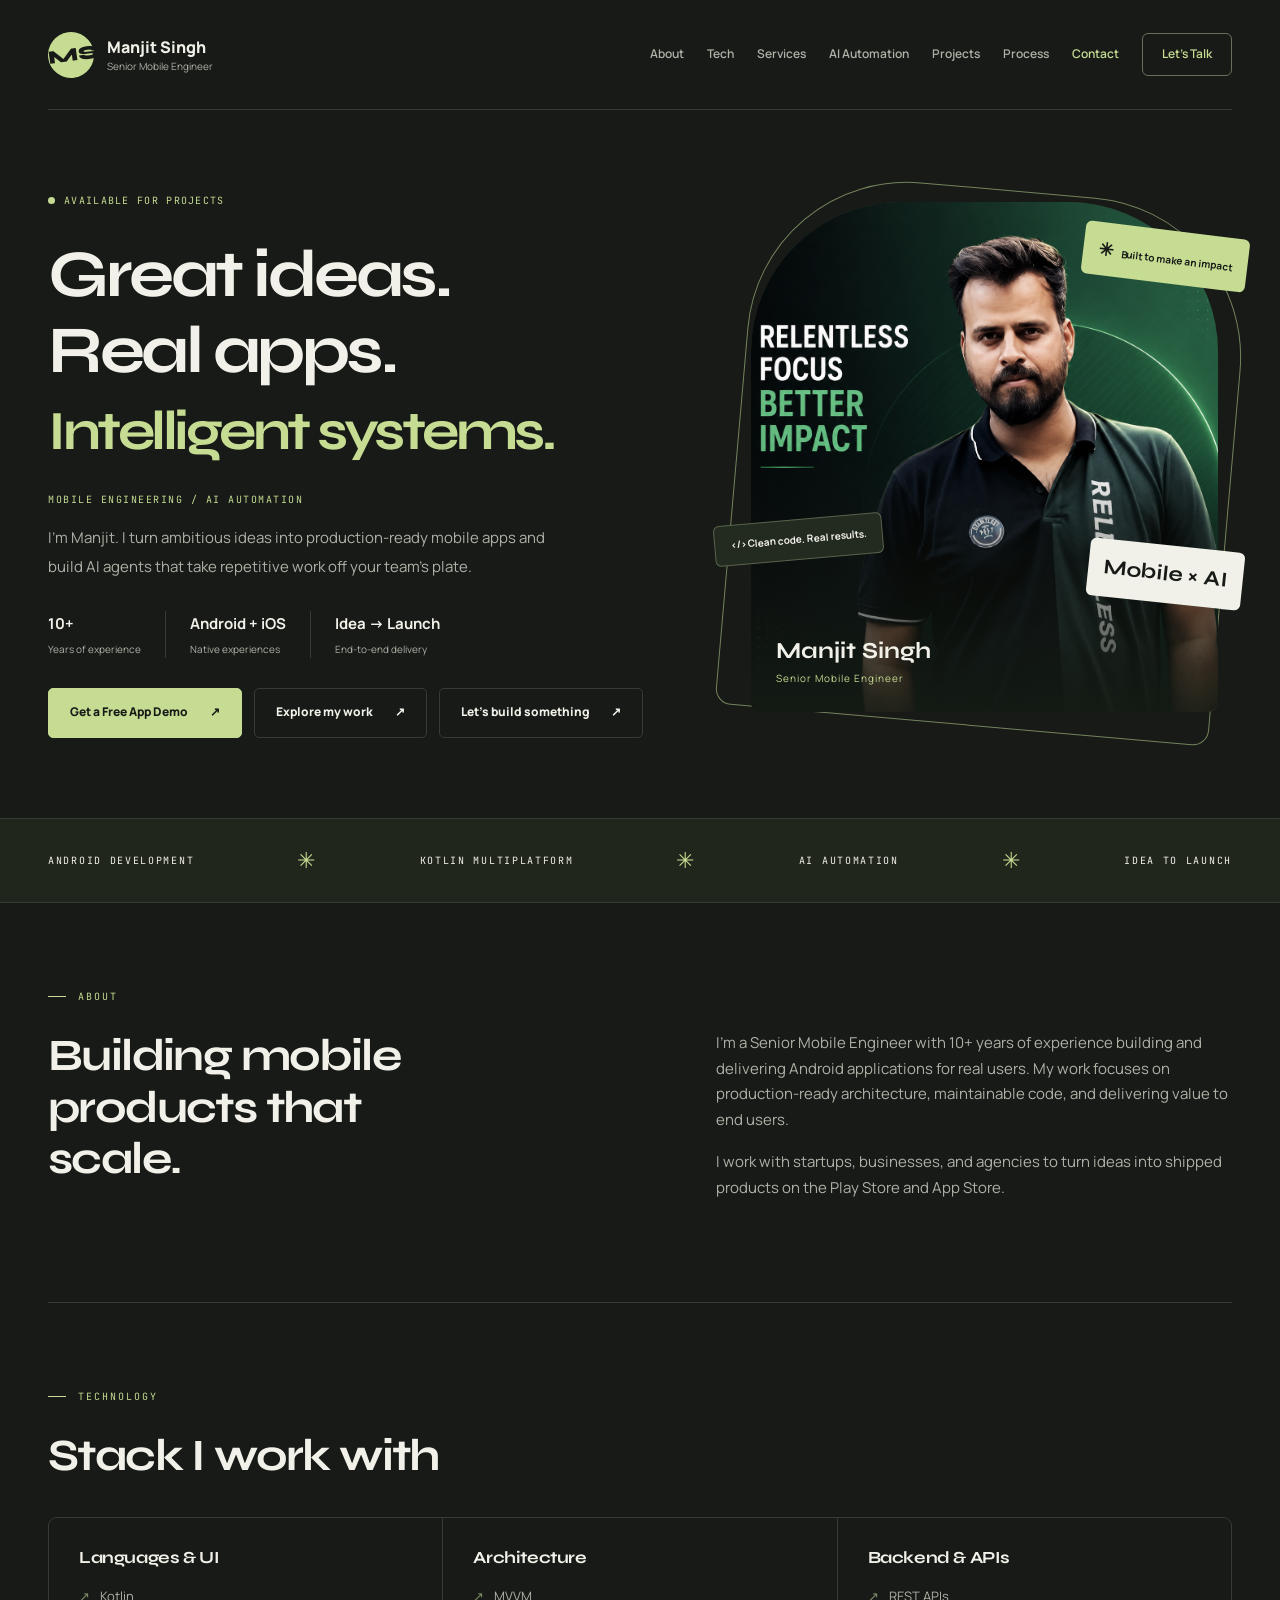
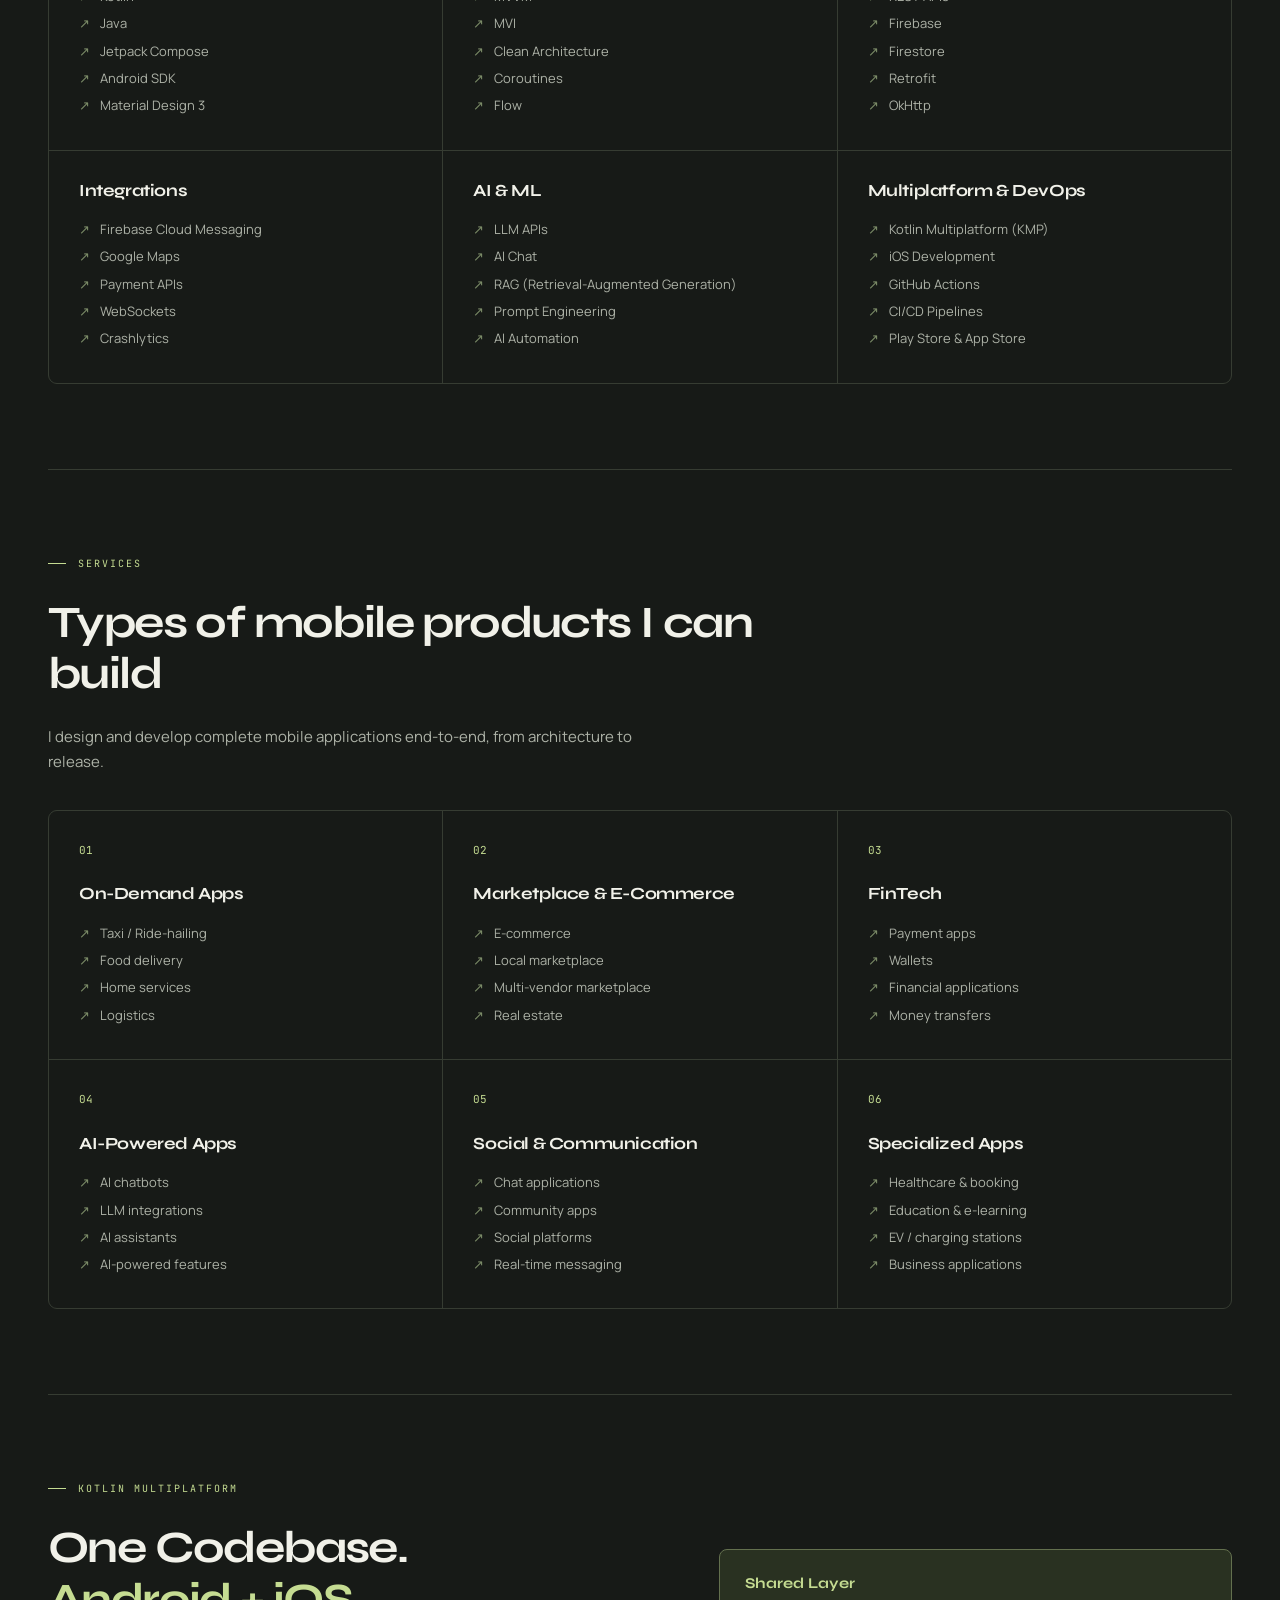
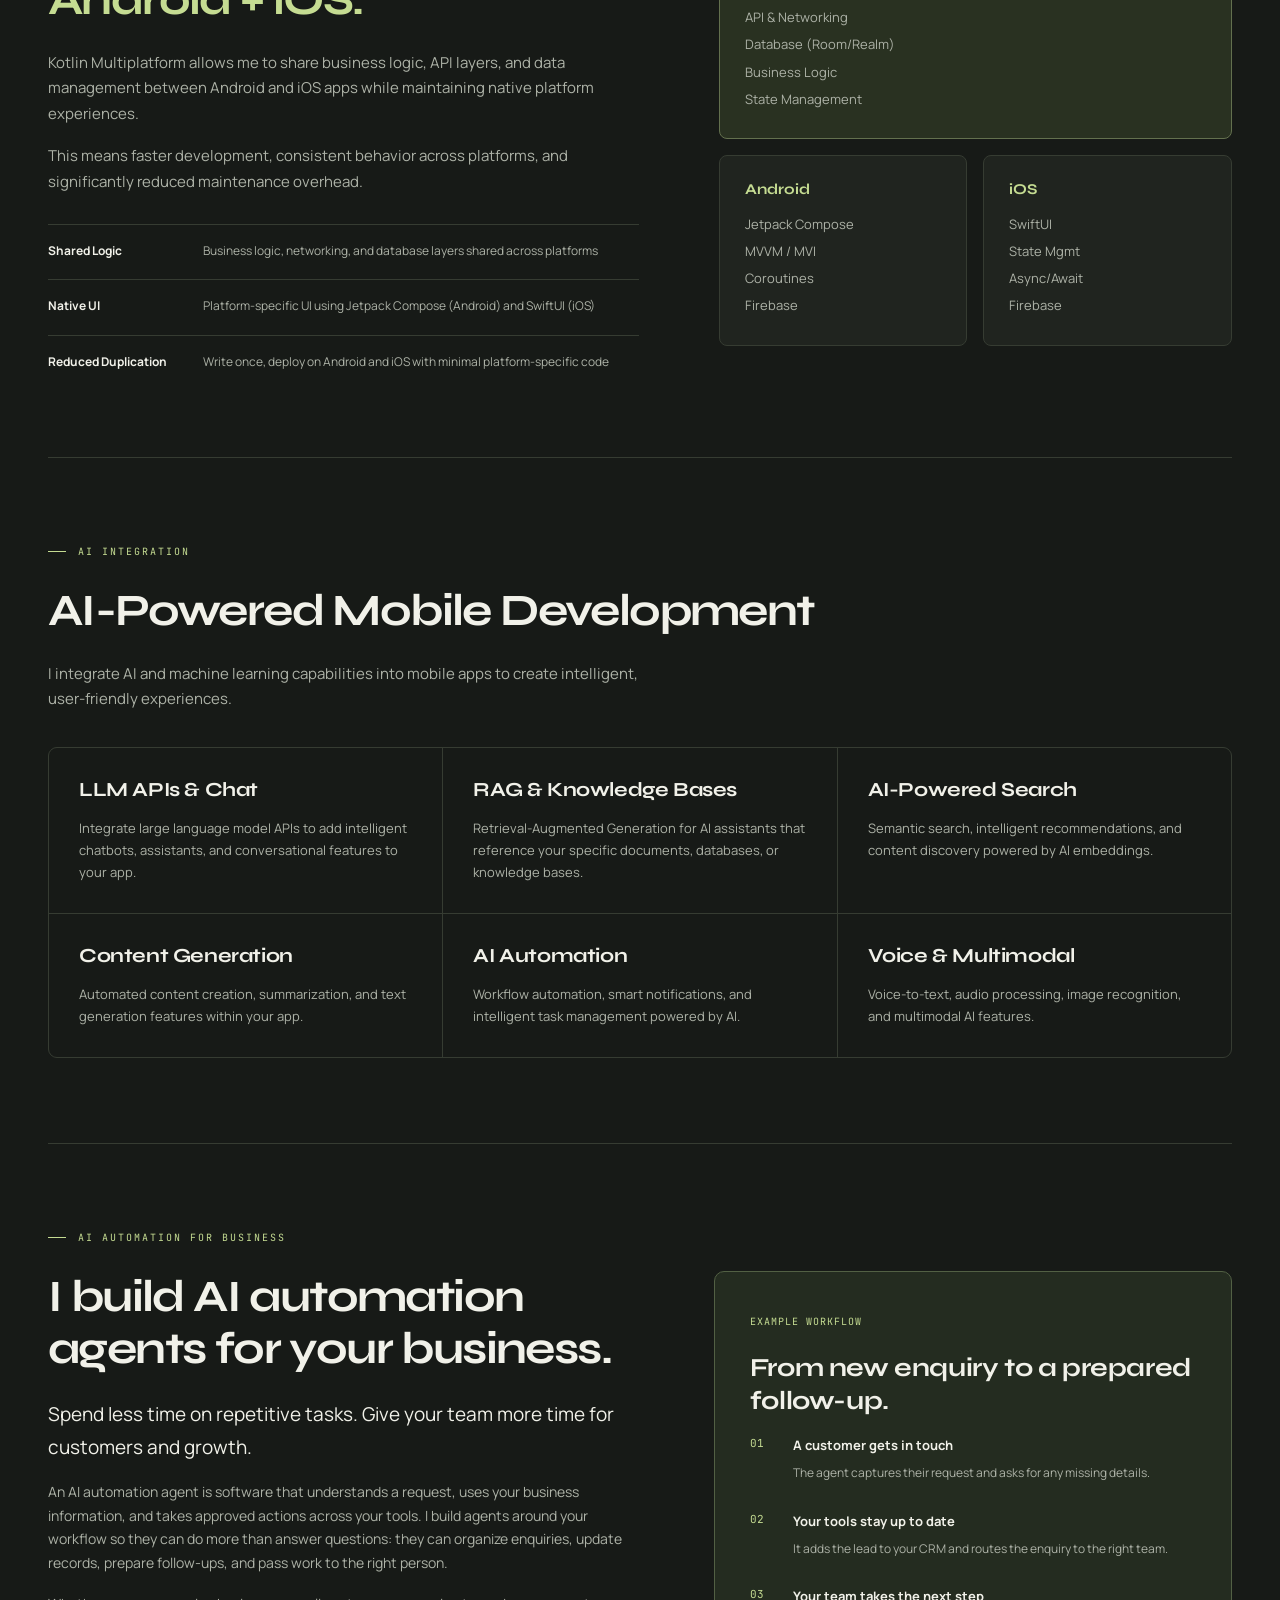
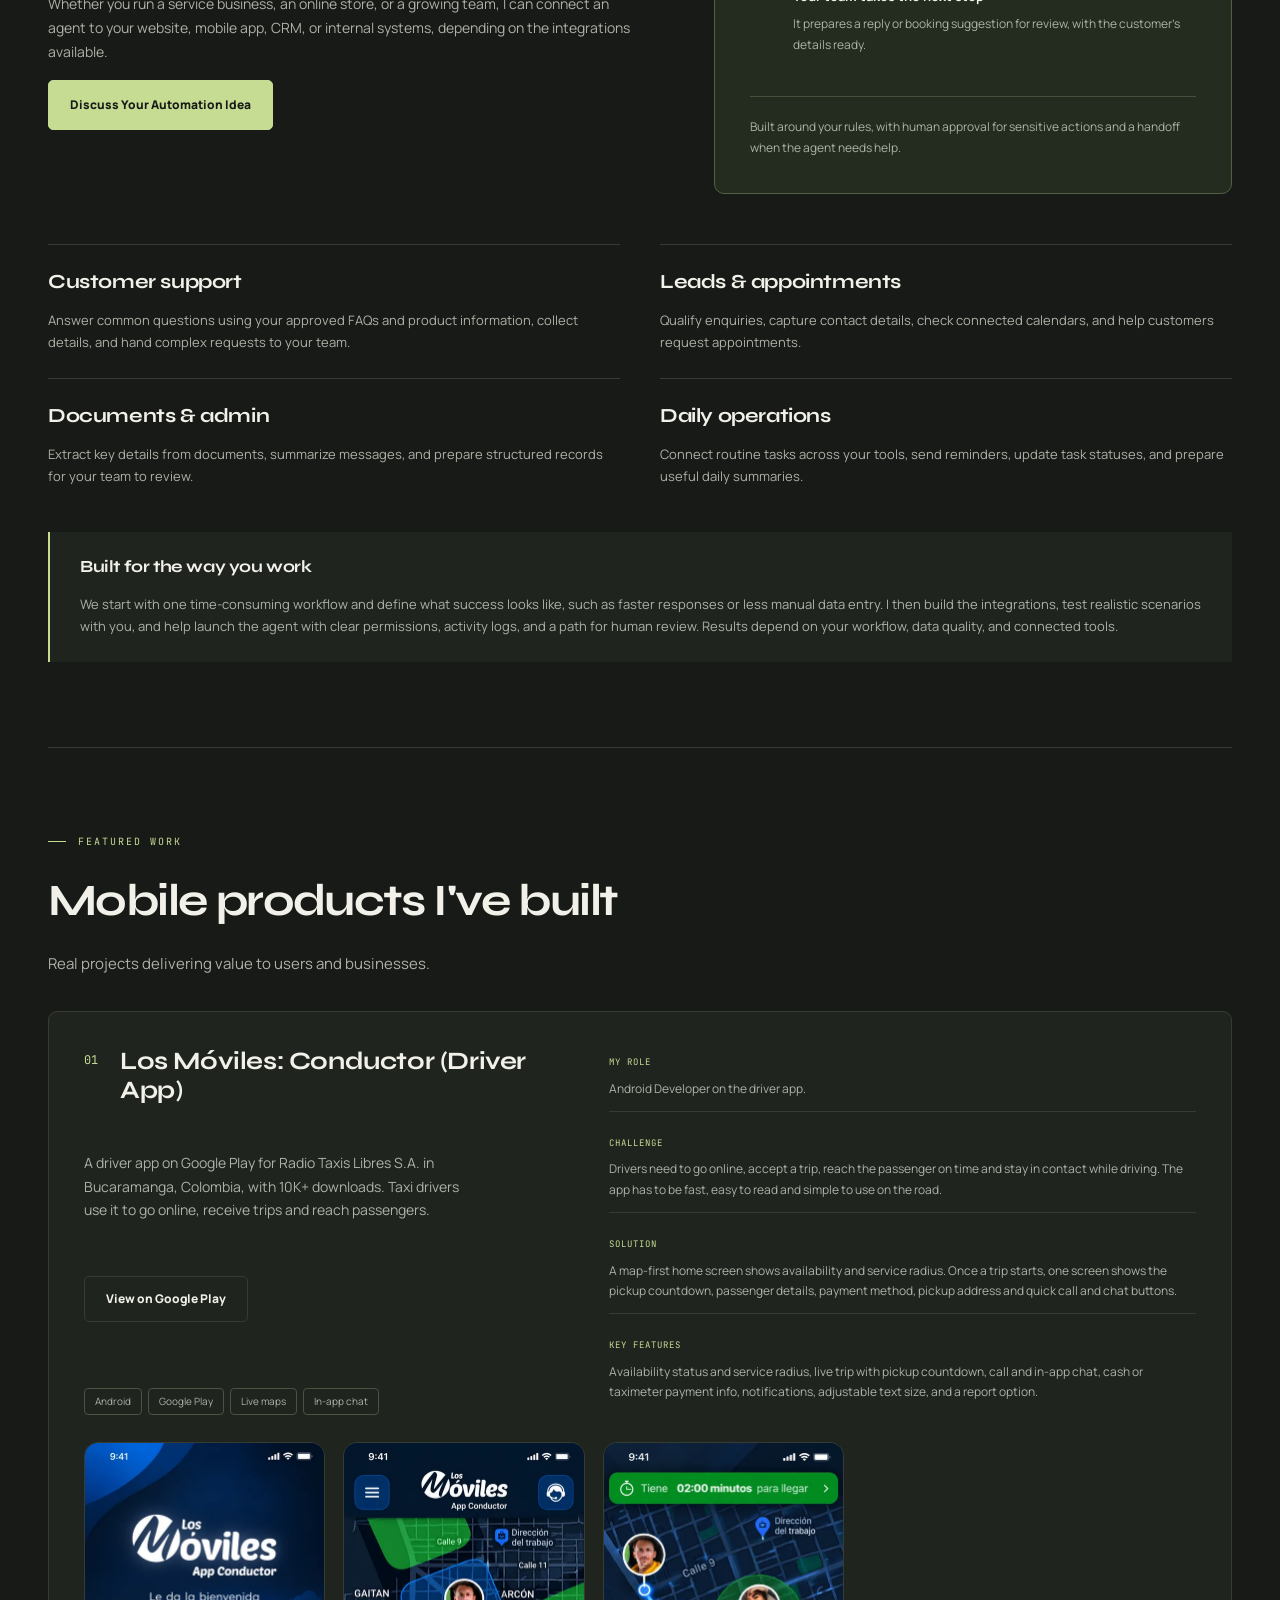
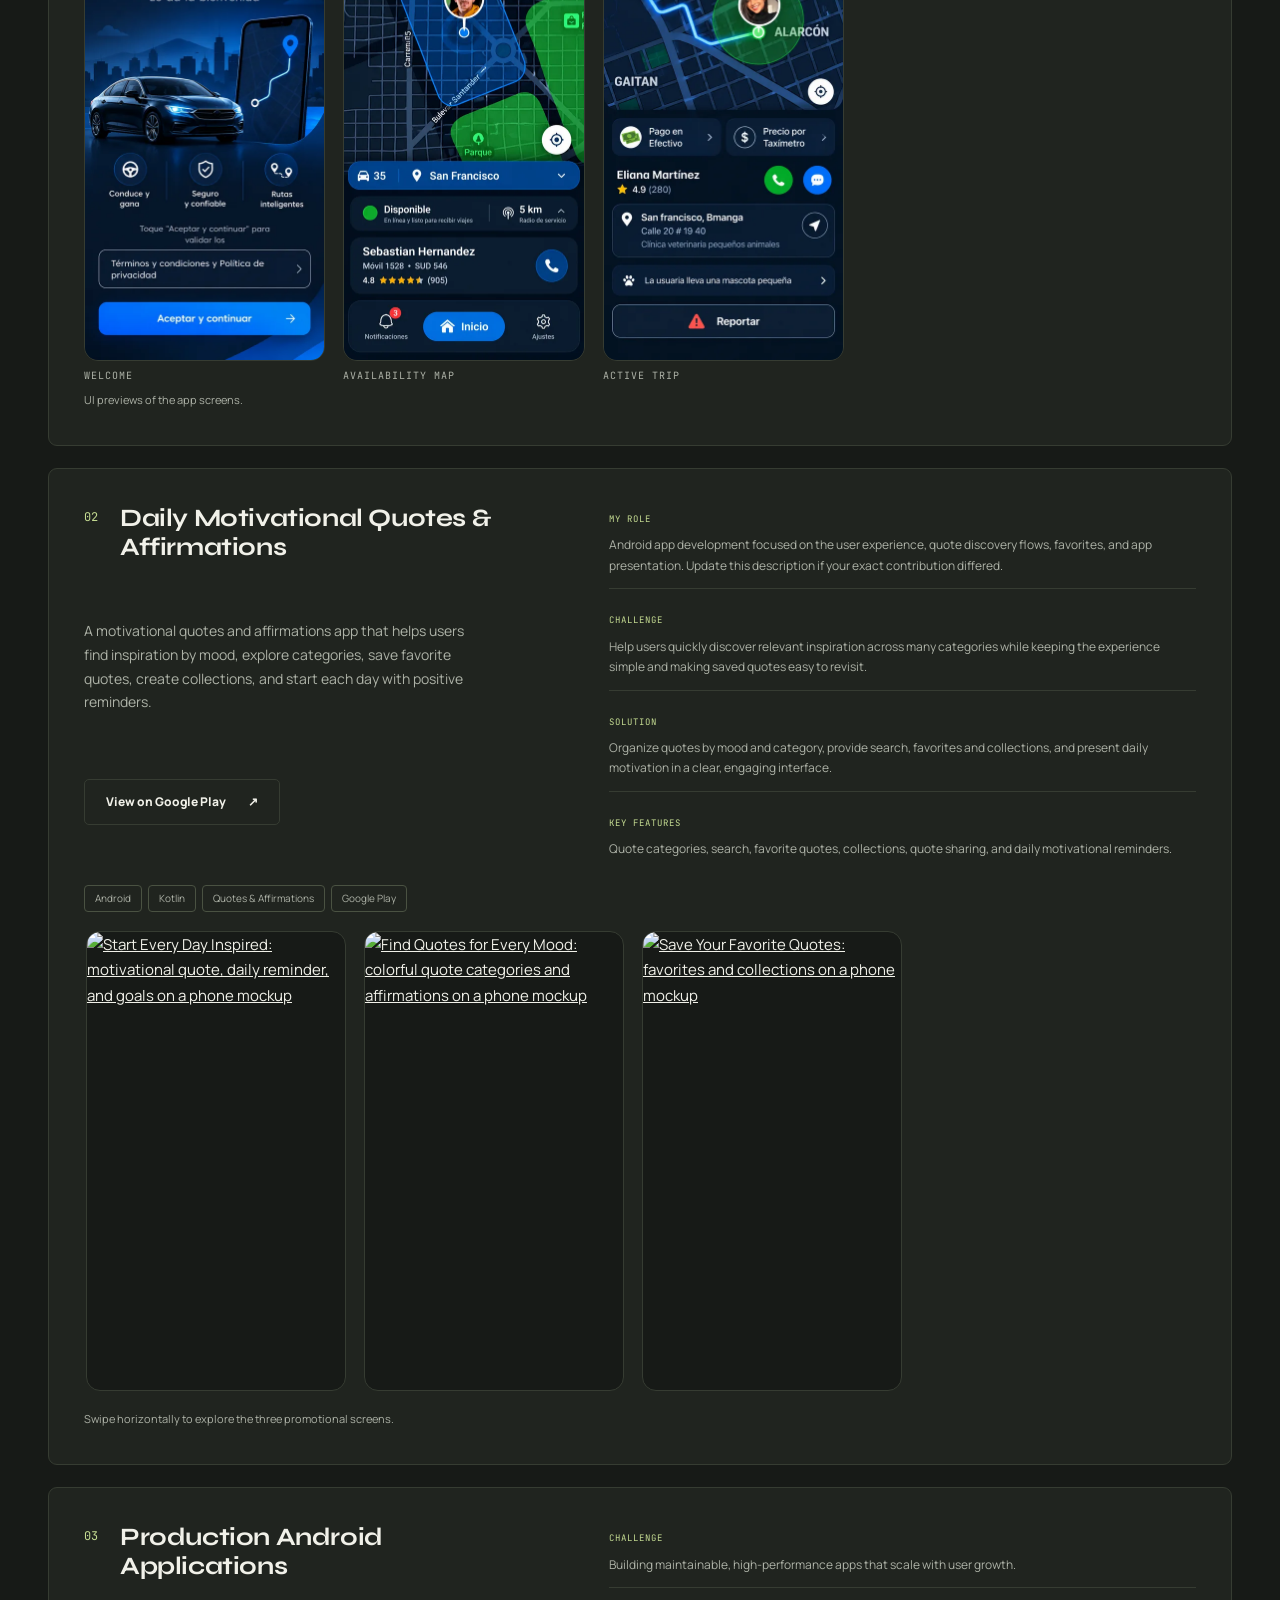
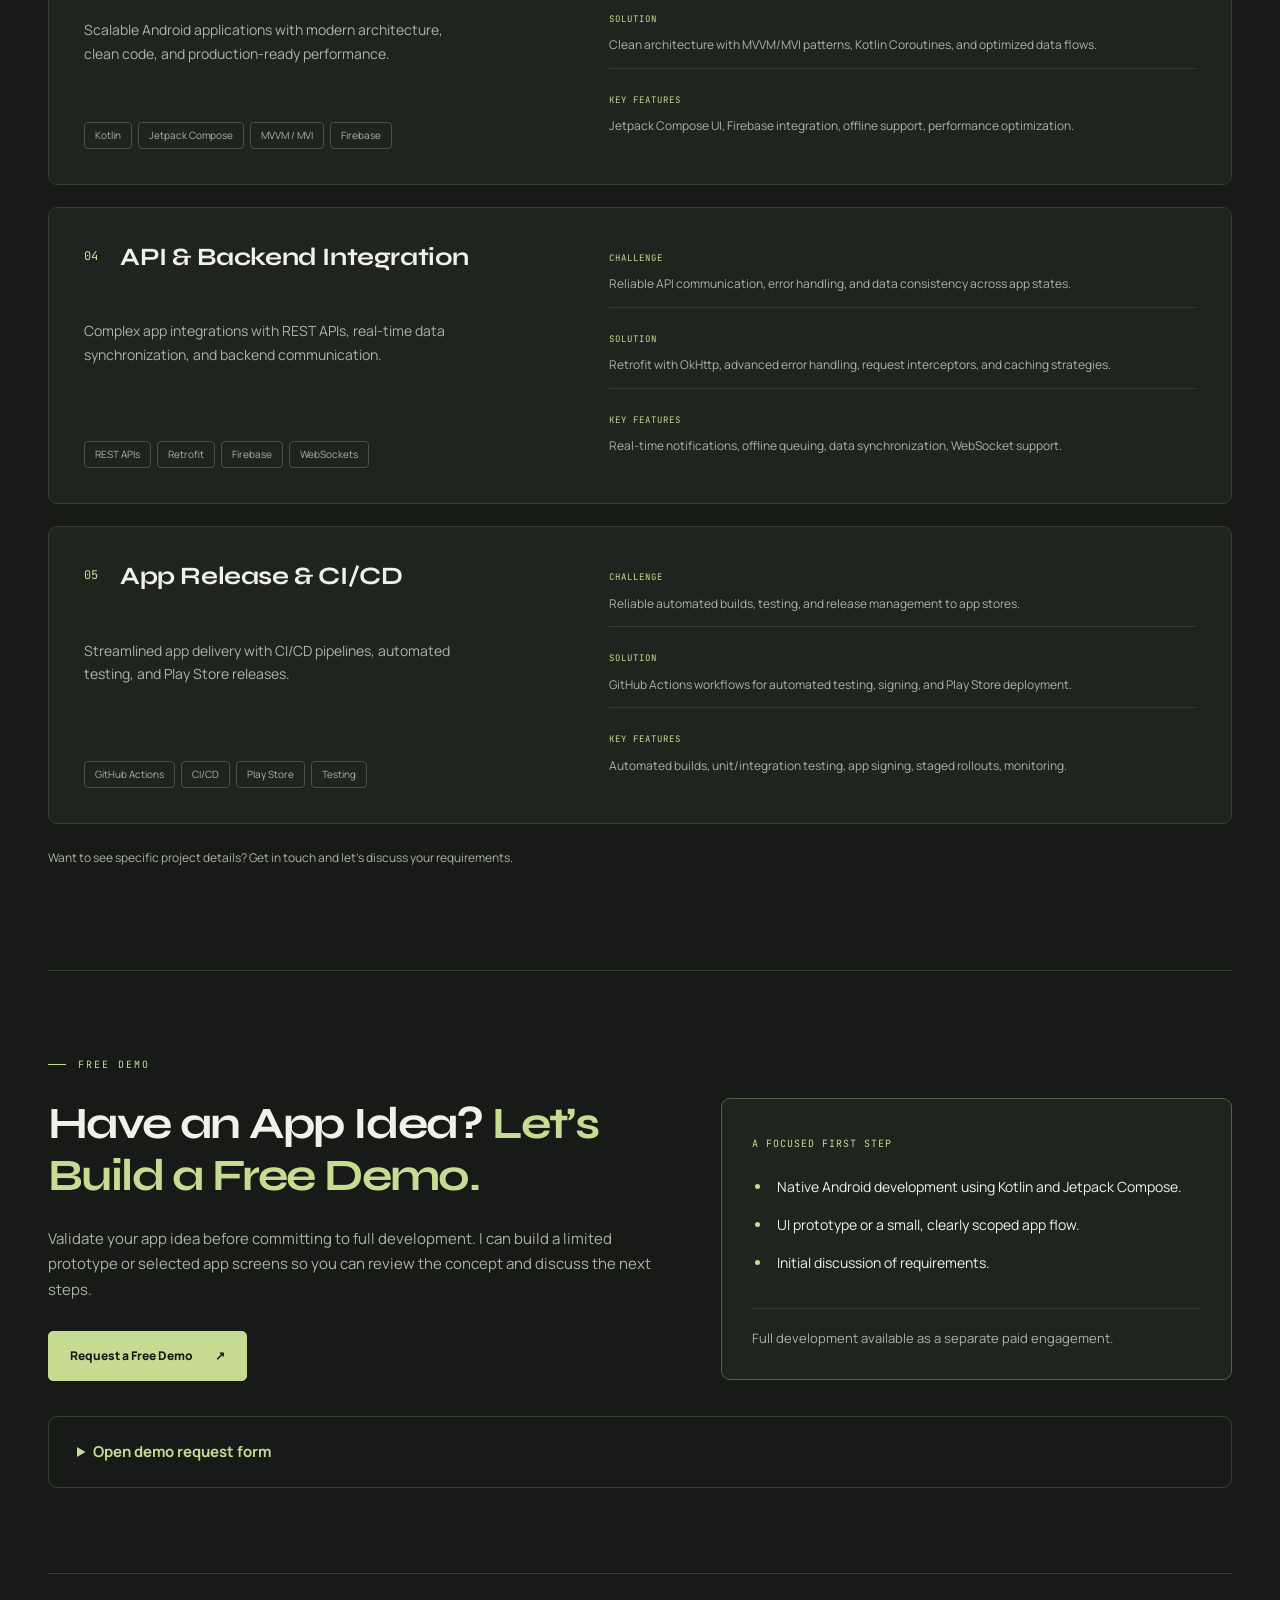
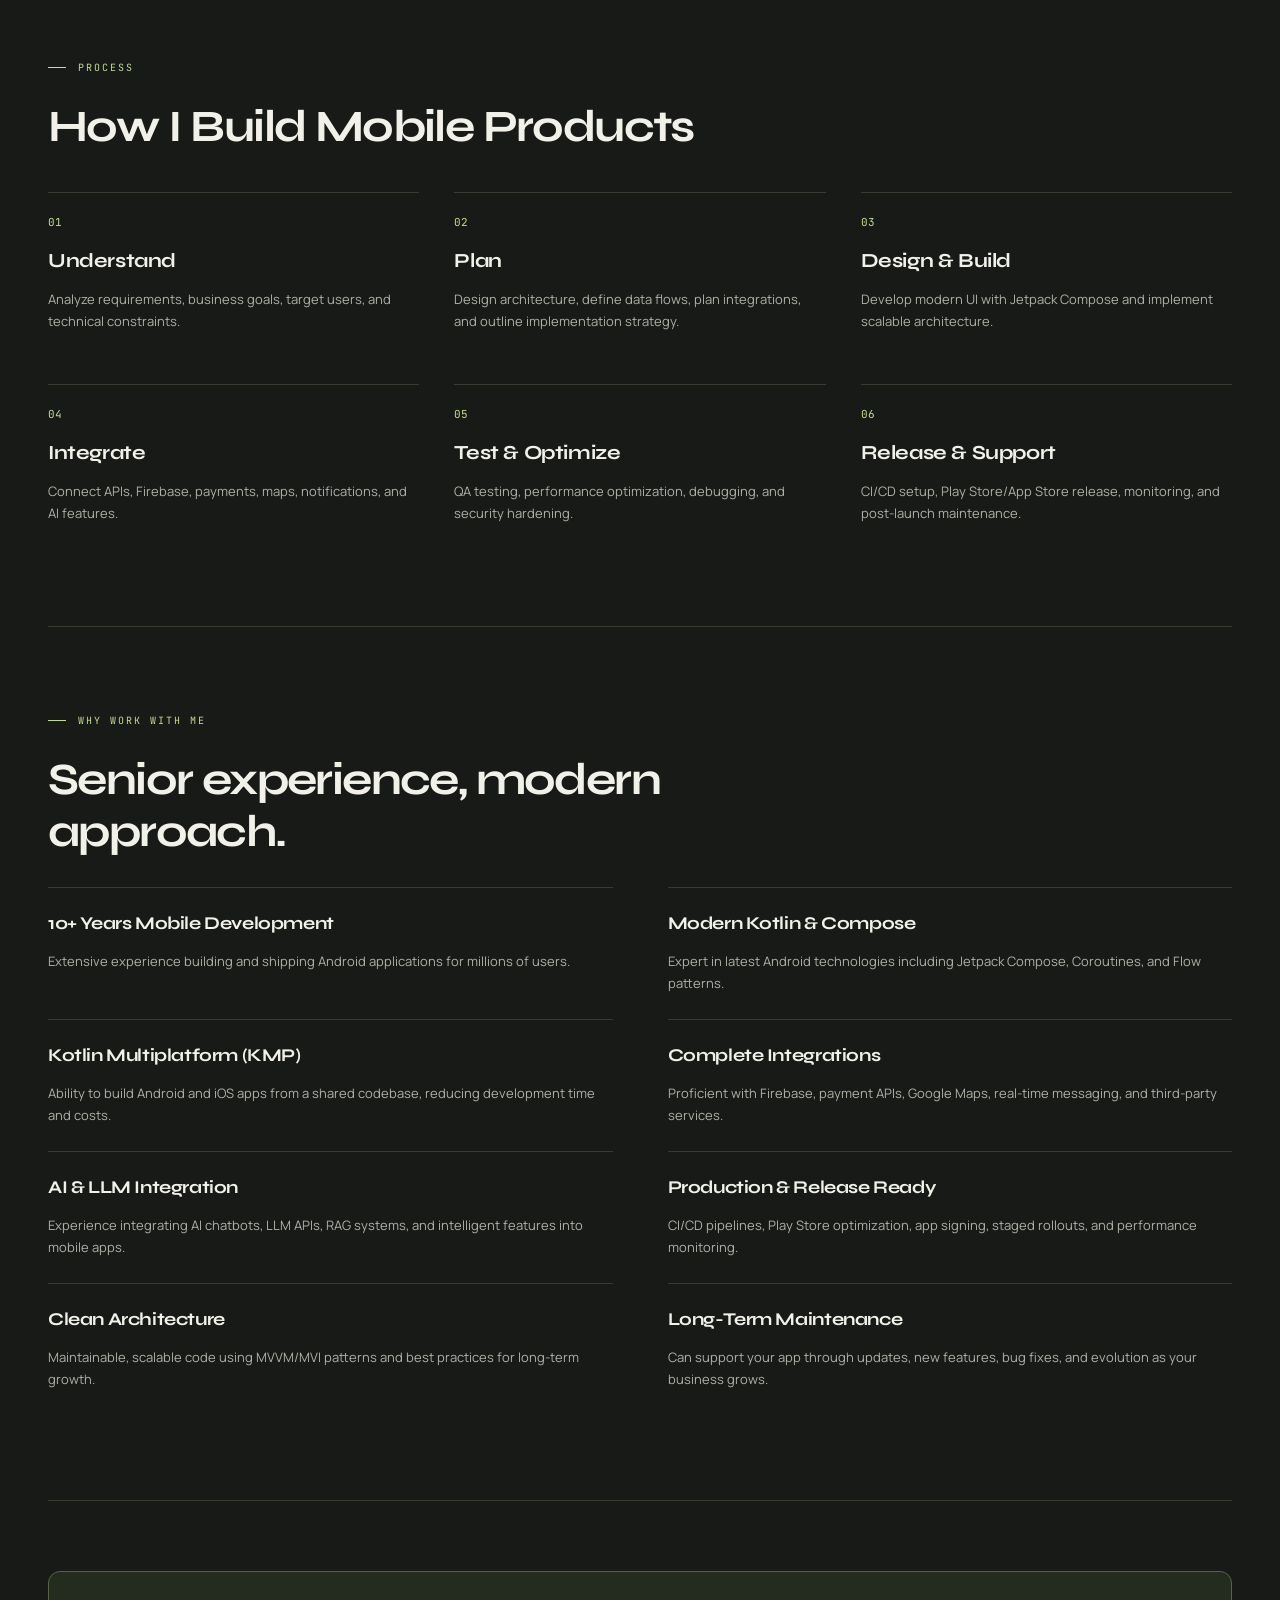
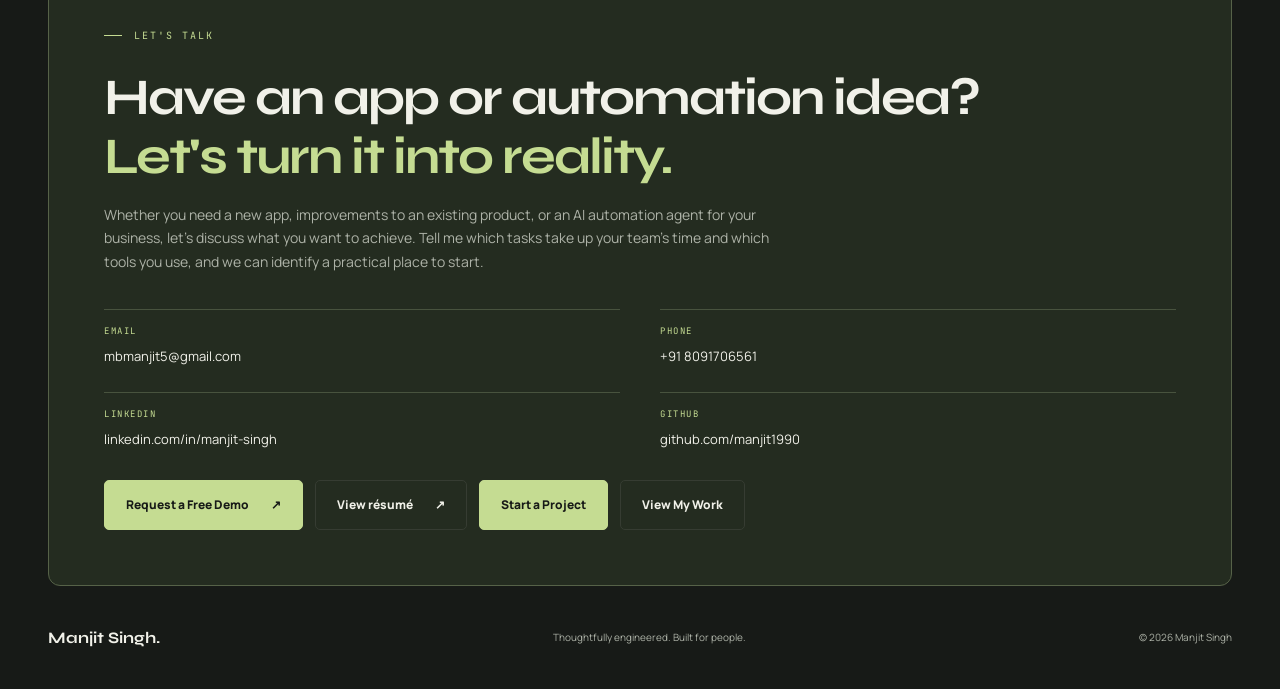
==== manjit-singh-portfolio/index.html @ 5d1af87d "Add app role challenge solution and use uploaded promotional screenshot assets" ====
<!DOCTYPE html>
<html lang="en">
  <head>
    <meta charset="UTF-8" />
    <meta name="viewport" content="width=device-width, initial-scale=1.0" />
    <meta name="description" content="Manjit Singh - Senior Mobile Engineer. I build production-ready mobile apps from idea to launch: Android, Kotlin, Jetpack Compose, Kotlin Multiplatform, iOS, Firebase, and custom AI automation agents for businesses." />
    <meta name="keywords" content="Android Developer, Kotlin Developer, Jetpack Compose, Kotlin Multiplatform, KMP Developer, Mobile App Developer, Senior Mobile Engineer, AI Mobile Apps" />
    
    <!-- Open Graph -->
    <meta property="og:title" content="Manjit Singh | Senior Mobile Engineer | Android • Kotlin • KMP • AI" />
    <meta property="og:description" content="I build production-ready mobile products from idea to launch. Android, iOS/KMP, APIs, Firebase, payments, maps, AI and CI/CD." />
    <meta property="og:type" content="website" />
    <meta property="og:url" content="https://manjit-bhatia.netlify.app/" />
    
    <title>Manjit Singh | Senior Mobile Engineer | Android • Kotlin • KMP • AI</title>
    
    <link rel="preconnect" href="https://fonts.googleapis.com" />
    <link rel="preconnect" href="https://fonts.gstatic.com" crossorigin />
    <link href="https://fonts.googleapis.com/css2?family=Manrope:wght@400;500;600;700;800&family=Syne:wght@500;600;700;800&family=JetBrains+Mono:wght@500;600&display=swap" rel="stylesheet" />
    <link rel="stylesheet" href="style.css" />
  </head>
  <body>
    <a class="skip-link" href="#main-content">Skip to content</a>
    <div class="page-shell">
      <header class="topbar container">
        <div class="brand-wrap">
          <div class="brand-mark">MS</div>
          <div class="brand-text">
            <span class="brand-name">Manjit Singh</span>
            <small>Senior Mobile Engineer</small>
          </div>
        </div>

        <button class="menu-toggle" aria-expanded="false" aria-controls="main-nav">Menu <span aria-hidden="true">＋</span></button>
        <nav id="main-nav" class="main-nav" aria-label="Main navigation">
          <a href="#about">About</a>
          <a href="#tech">Tech</a>
          <a href="#services">Services</a>
          <a href="#automation">AI Automation</a>
          <a href="#projects">Projects</a>
          <a href="#process">Process</a>
          <a href="#contact">Contact</a>
          <a class="btn-pill is-light" href="#contact">Let's Talk</a>
        </nav>
      </header>

      <main id="main-content">
        <!-- HERO SECTION -->
        <section class="hero-section container">
          <div class="hero-copy">
            <span class="status-pill">Available for Projects</span>

            <h1>
              Great ideas.<br />Real apps.<br /><span>Intelligent systems.</span>
            </h1>

            <p class="tagline">MOBILE ENGINEERING / AI AUTOMATION</p>

            <p class="intro">
              I’m Manjit. I turn ambitious ideas into production-ready mobile apps and build AI agents that take repetitive work off your team’s plate.
            </p>

            <div class="hero-metrics" aria-label="Career highlights">
              <span><b>10+</b> Years of experience</span>
              <span><b>Android + iOS</b> Native experiences</span>
              <span><b>Idea → Launch</b> End-to-end delivery</span>
            </div>

            <div class="hero-actions">
              <a class="btn primary" href="#demo-request" data-demo-open>Get a Free App Demo <span aria-hidden="true">↗</span></a>
              <a class="btn secondary" href="#projects">Explore my work <span aria-hidden="true">↗</span></a>
              <a class="btn secondary" href="#contact">Let’s build something <span aria-hidden="true">↗</span></a>
            </div>
          </div>

          <div class="hero-visual">
            <div class="profile-card">
              <img src="./assets/manjit-singh.png" alt="Manjit Singh, Senior Mobile Engineer" />

              <span class="float-tag first"><span aria-hidden="true">✳</span> Built to make an impact</span>
              <span class="float-tag second">&lt;/&gt; Clean code. Real results.</span>
              <span class="float-tag third">Mobile × AI</span>

              <div class="profile-footer">
                <strong>Manjit Singh</strong>
                <small>Senior Mobile Engineer</small>
              </div>
            </div>
          </div>
        </section>

        <div class="expertise-strip" aria-label="Core expertise"><div class="container"><span>ANDROID DEVELOPMENT</span><i aria-hidden="true">✳</i><span>KOTLIN MULTIPLATFORM</span><i aria-hidden="true">✳</i><span>AI AUTOMATION</span><i aria-hidden="true">✳</i><span>IDEA TO LAUNCH</span></div></div>

        <!-- ABOUT SECTION -->
        <section id="about" class="content-section container">
          <div class="section-label">About</div>
          <div class="split-grid">
            <div>
              <h2>Building mobile products that scale.</h2>
            </div>
            <div>
              <p>
                I'm a Senior Mobile Engineer with 10+ years of experience building and delivering Android applications for real users. My work focuses on production-ready architecture, maintainable code, and delivering value to end users.
              </p>
              <p>
                I work with startups, businesses, and agencies to turn ideas into shipped products on the Play Store and App Store.
              </p>
            </div>
          </div>
        </section>

        <!-- TECHNOLOGY SECTION -->
        <section id="tech" class="content-section container">
          <div class="section-label">Technology</div>
          <div class="tech-intro">
            <h2>Stack I work with</h2>
          </div>
          
          <div class="tech-grid">
            <div class="tech-category">
              <h3>Languages & UI</h3>
              <ul>
                <li>Kotlin</li>
                <li>Java</li>
                <li>Jetpack Compose</li>
                <li>Android SDK</li>
                <li>Material Design 3</li>
              </ul>
            </div>
            
            <div class="tech-category">
              <h3>Architecture</h3>
              <ul>
                <li>MVVM</li>
                <li>MVI</li>
                <li>Clean Architecture</li>
                <li>Coroutines</li>
                <li>Flow</li>
              </ul>
            </div>
            
            <div class="tech-category">
              <h3>Backend & APIs</h3>
              <ul>
                <li>REST APIs</li>
                <li>Firebase</li>
                <li>Firestore</li>
                <li>Retrofit</li>
                <li>OkHttp</li>
              </ul>
            </div>
            
            <div class="tech-category">
              <h3>Integrations</h3>
              <ul>
                <li>Firebase Cloud Messaging</li>
                <li>Google Maps</li>
                <li>Payment APIs</li>
                <li>WebSockets</li>
                <li>Crashlytics</li>
              </ul>
            </div>
            
            <div class="tech-category">
              <h3>AI & ML</h3>
              <ul>
                <li>LLM APIs</li>
                <li>AI Chat</li>
                <li>RAG (Retrieval-Augmented Generation)</li>
                <li>Prompt Engineering</li>
                <li>AI Automation</li>
              </ul>
            </div>
            
            <div class="tech-category">
              <h3>Multiplatform & DevOps</h3>
              <ul>
                <li>Kotlin Multiplatform (KMP)</li>
                <li>iOS Development</li>
                <li>GitHub Actions</li>
                <li>CI/CD Pipelines</li>
                <li>Play Store & App Store</li>
              </ul>
            </div>
          </div>
        </section>

        <!-- SERVICES SECTION -->
        <section id="services" class="content-section container">
          <div class="section-label">Services</div>
          <div class="services-intro">
            <h2>Types of mobile products I can build</h2>
            <p>I design and develop complete mobile applications end-to-end, from architecture to release.</p>
          </div>

          <div class="services-grid">
            <!-- ON-DEMAND APPS -->
            <div class="service-category">
              <h3>On-Demand Apps</h3>
              <ul>
                <li>Taxi / Ride-hailing</li>
                <li>Food delivery</li>
                <li>Home services</li>
                <li>Logistics</li>
              </ul>
            </div>

            <!-- MARKETPLACE & E-COMMERCE -->
            <div class="service-category">
              <h3>Marketplace & E-Commerce</h3>
              <ul>
                <li>E-commerce</li>
                <li>Local marketplace</li>
                <li>Multi-vendor marketplace</li>
                <li>Real estate</li>
              </ul>
            </div>

            <!-- FINTECH -->
            <div class="service-category">
              <h3>FinTech</h3>
              <ul>
                <li>Payment apps</li>
                <li>Wallets</li>
                <li>Financial applications</li>
                <li>Money transfers</li>
              </ul>
            </div>

            <!-- AI-POWERED APPS -->
            <div class="service-category">
              <h3>AI-Powered Apps</h3>
              <ul>
                <li>AI chatbots</li>
                <li>LLM integrations</li>
                <li>AI assistants</li>
                <li>AI-powered features</li>
              </ul>
            </div>

            <!-- SOCIAL & COMMUNICATION -->
            <div class="service-category">
              <h3>Social & Communication</h3>
              <ul>
                <li>Chat applications</li>
                <li>Community apps</li>
                <li>Social platforms</li>
                <li>Real-time messaging</li>
              </ul>
            </div>

            <!-- SPECIALIZED APPS -->
            <div class="service-category">
              <h3>Specialized Apps</h3>
              <ul>
                <li>Healthcare & booking</li>
                <li>Education & e-learning</li>
                <li>EV / charging stations</li>
                <li>Business applications</li>
              </ul>
            </div>
          </div>
        </section>

        <!-- KMP SECTION -->
        <section id="kmp" class="content-section container kmp-section">
          <div class="section-label">Kotlin Multiplatform</div>
          <div class="kmp-content">
            <div class="kmp-text">
              <h2>One Codebase.<br /><span>Android + iOS.</span></h2>
              <p>
                Kotlin Multiplatform allows me to share business logic, API layers, and data management between Android and iOS apps while maintaining native platform experiences.
              </p>
              <p>
                This means faster development, consistent behavior across platforms, and significantly reduced maintenance overhead.
              </p>
              <div class="kmp-features">
                <div class="kmp-feature">
                  <strong>Shared Logic</strong>
                  <span>Business logic, networking, and database layers shared across platforms</span>
                </div>
                <div class="kmp-feature">
                  <strong>Native UI</strong>
                  <span>Platform-specific UI using Jetpack Compose (Android) and SwiftUI (iOS)</span>
                </div>
                <div class="kmp-feature">
                  <strong>Reduced Duplication</strong>
                  <span>Write once, deploy on Android and iOS with minimal platform-specific code</span>
                </div>
              </div>
            </div>
            <div class="kmp-stack">
              <div class="stack-box">
                <h4>Shared Layer</h4>
                <ul>
                  <li>API & Networking</li>
                  <li>Database (Room/Realm)</li>
                  <li>Business Logic</li>
                  <li>State Management</li>
                </ul>
              </div>
              <div class="stack-box">
                <h4>Android</h4>
                <ul>
                  <li>Jetpack Compose</li>
                  <li>MVVM / MVI</li>
                  <li>Coroutines</li>
                  <li>Firebase</li>
                </ul>
              </div>
              <div class="stack-box">
                <h4>iOS</h4>
                <ul>
                  <li>SwiftUI</li>
                  <li>State Mgmt</li>
                  <li>Async/Await</li>
                  <li>Firebase</li>
                </ul>
              </div>
            </div>
          </div>
        </section>

        <!-- AI SECTION -->
        <section id="ai" class="content-section container ai-section">
          <div class="section-label">AI Integration</div>
          <div class="ai-content">
            <h2>AI-Powered Mobile Development</h2>
            <p class="ai-intro">
              I integrate AI and machine learning capabilities into mobile apps to create intelligent, user-friendly experiences.
            </p>
            
            <div class="ai-features">
              <div class="ai-feature">
                <h3>LLM APIs & Chat</h3>
                <p>Integrate large language model APIs to add intelligent chatbots, assistants, and conversational features to your app.</p>
              </div>
              <div class="ai-feature">
                <h3>RAG & Knowledge Bases</h3>
                <p>Retrieval-Augmented Generation for AI assistants that reference your specific documents, databases, or knowledge bases.</p>
              </div>
              <div class="ai-feature">
                <h3>AI-Powered Search</h3>
                <p>Semantic search, intelligent recommendations, and content discovery powered by AI embeddings.</p>
              </div>
              <div class="ai-feature">
                <h3>Content Generation</h3>
                <p>Automated content creation, summarization, and text generation features within your app.</p>
              </div>
              <div class="ai-feature">
                <h3>AI Automation</h3>
                <p>Workflow automation, smart notifications, and intelligent task management powered by AI.</p>
              </div>
              <div class="ai-feature">
                <h3>Voice & Multimodal</h3>
                <p>Voice-to-text, audio processing, image recognition, and multimodal AI features.</p>
              </div>
            </div>
          </div>
        </section>

        <!-- BUSINESS AI AUTOMATION SECTION -->
        <section id="automation" class="content-section container automation-section" aria-labelledby="automation-title">
          <div class="section-label">AI Automation for Business</div>
          <div class="automation-layout">
            <div class="automation-copy">
              <h2 id="automation-title">I build AI automation agents for your business.</h2>
              <p class="automation-lead">Spend less time on repetitive tasks. Give your team more time for customers and growth.</p>
              <p>An AI automation agent is software that understands a request, uses your business information, and takes approved actions across your tools. I build agents around your workflow so they can do more than answer questions: they can organize enquiries, update records, prepare follow-ups, and pass work to the right person.</p>
              <p>Whether you run a service business, an online store, or a growing team, I can connect an agent to your website, mobile app, CRM, or internal systems, depending on the integrations available.</p>
              <a class="btn primary" href="mailto:mbmanjit5@gmail.com?subject=AI%20Automation%20for%20My%20Business">Discuss Your Automation Idea</a>
            </div>
            <aside class="automation-example" aria-labelledby="automation-example-title">
              <span class="automation-eyebrow">Example workflow</span>
              <h3 id="automation-example-title">From new enquiry to a prepared follow-up.</h3>
              <ol>
                <li><strong>A customer gets in touch</strong><span>The agent captures their request and asks for any missing details.</span></li>
                <li><strong>Your tools stay up to date</strong><span>It adds the lead to your CRM and routes the enquiry to the right team.</span></li>
                <li><strong>Your team takes the next step</strong><span>It prepares a reply or booking suggestion for review, with the customer’s details ready.</span></li>
              </ol>
              <p>Built around your rules, with human approval for sensitive actions and a handoff when the agent needs help.</p>
            </aside>
          </div>
          <div class="automation-use-cases" aria-label="Business automation services">
            <article>
              <h3>Customer support</h3>
              <p>Answer common questions using your approved FAQs and product information, collect details, and hand complex requests to your team.</p>
            </article>
            <article>
              <h3>Leads &amp; appointments</h3>
              <p>Qualify enquiries, capture contact details, check connected calendars, and help customers request appointments.</p>
            </article>
            <article>
              <h3>Documents &amp; admin</h3>
              <p>Extract key details from documents, summarize messages, and prepare structured records for your team to review.</p>
            </article>
            <article>
              <h3>Daily operations</h3>
              <p>Connect routine tasks across your tools, send reminders, update task statuses, and prepare useful daily summaries.</p>
            </article>
          </div>
          <div class="automation-delivery">
            <h3>Built for the way you work</h3>
            <p>We start with one time-consuming workflow and define what success looks like, such as faster responses or less manual data entry. I then build the integrations, test realistic scenarios with you, and help launch the agent with clear permissions, activity logs, and a path for human review. Results depend on your workflow, data quality, and connected tools.</p>
          </div>
        </section>

        <!-- FEATURED PROJECTS SECTION -->
        <section id="projects" class="content-section container">
          <div class="section-label">Featured Work</div>
          <div class="projects-intro">
            <h2>Mobile products I've built</h2>
            <p>Real projects delivering value to users and businesses.</p>
          </div>

          <div class="featured-projects">
            <div class="project-card project-card--featured">
              <div class="project-header">
                <div class="project-number">01</div>
                <h3>Los Móviles: Conductor (Driver App)</h3>
              </div>
              <p class="project-description">
                A driver app on Google Play for Radio Taxis Libres S.A. in Bucaramanga, Colombia, with 10K+ downloads. Taxi drivers use it to go online, receive trips and reach passengers.
              </p>
              <a class="btn secondary project-link" href="https://play.google.com/store/apps/details?id=com.losmoviles.conductor" target="_blank" rel="noopener">View on Google Play</a>
              <div class="project-details">
                <div class="detail-item">
                  <span class="detail-label">My Role</span>
                  <p>Android Developer on the driver app.</p>
                </div>
                <div class="detail-item">
                  <span class="detail-label">Challenge</span>
                  <p>Drivers need to go online, accept a trip, reach the passenger on time and stay in contact while driving. The app has to be fast, easy to read and simple to use on the road.</p>
                </div>
                <div class="detail-item">
                  <span class="detail-label">Solution</span>
                  <p>A map-first home screen shows availability and service radius. Once a trip starts, one screen shows the pickup countdown, passenger details, payment method, pickup address and quick call and chat buttons.</p>
                </div>
                <div class="detail-item">
                  <span class="detail-label">Key Features</span>
                  <p>Availability status and service radius, live trip with pickup countdown, call and in-app chat, cash or taximeter payment info, notifications, adjustable text size, and a report option.</p>
                </div>
              </div>
              <div class="project-tech">
                <span>Android</span>
                <span>Google Play</span>
                <span>Live maps</span>
                <span>In-app chat</span>
              </div>
              <div class="project-shots" aria-label="Los Móviles: Conductor app screens">
                <figure>
                  <img src="assets/los-moviles-welcome.webp" alt="Los Móviles driver app welcome screen with terms and an accept and continue button" width="480" height="1038" loading="lazy" />
                  <figcaption>Welcome</figcaption>
                </figure>
                <figure>
                  <img src="assets/los-moviles-home-map.webp" alt="Los Móviles driver app home screen with a zone map, available status and 5 km service radius" width="480" height="1038" loading="lazy" />
                  <figcaption>Availability map</figcaption>
                </figure>
                <figure>
                  <img src="assets/los-moviles-active-trip.webp" alt="Los Móviles driver app active trip screen with a pickup countdown, route, payment method and call and chat buttons" width="480" height="1038" loading="lazy" />
                  <figcaption>Active trip</figcaption>
                </figure>
              </div>
              <p class="project-shots-note">UI previews of the app screens.</p>
            </div>

            <div class="project-card project-card--featured project-card--quotes">
              <div class="project-header">
                <div class="project-number">02</div>
                <h3>Daily Motivational Quotes &amp; Affirmations</h3>
              </div>
              <p class="project-description">
                A motivational quotes and affirmations app that helps users find inspiration by mood, explore categories, save favorite quotes, create collections, and start each day with positive reminders.
              </p>
              <a class="btn secondary project-link" href="https://play.google.com/store/apps/details?id=com.motivation.affirmations&amp;hl=en" target="_blank" rel="noopener noreferrer">View on Google Play <span aria-hidden="true">↗</span></a>
              <div class="project-details">
                <div class="detail-item">
                  <span class="detail-label">My Role</span>
                  <p>Android app development focused on the user experience, quote discovery flows, favorites, and app presentation. Update this description if your exact contribution differed.</p>
                </div>
                <div class="detail-item">
                  <span class="detail-label">Challenge</span>
                  <p>Help users quickly discover relevant inspiration across many categories while keeping the experience simple and making saved quotes easy to revisit.</p>
                </div>
                <div class="detail-item">
                  <span class="detail-label">Solution</span>
                  <p>Organize quotes by mood and category, provide search, favorites and collections, and present daily motivation in a clear, engaging interface.</p>
                </div>
                <div class="detail-item">
                  <span class="detail-label">Key Features</span>
                  <p>Quote categories, search, favorite quotes, collections, quote sharing, and daily motivational reminders.</p>
                </div>
              </div>
              <div class="project-tech">
                <span>Android</span>
                <span>Kotlin</span>
                <span>Quotes &amp; Affirmations</span>
                <span>Google Play</span>
              </div>
              <div class="quote-screenshots" aria-label="Daily Motivational Quotes promotional screenshots">
                <a href="assets/start-every-day-inspired.webp" target="_blank" rel="noopener noreferrer">
                  <img src="assets/start-every-day-inspired.webp" alt="Start Every Day Inspired: motivational quote, daily reminder, and goals on a phone mockup" loading="lazy" />
                </a>
                <a href="assets/find-quotes-every-mood.webp" target="_blank" rel="noopener noreferrer">
                  <img src="assets/find-quotes-every-mood.webp" alt="Find Quotes for Every Mood: colorful quote categories and affirmations on a phone mockup" loading="lazy" />
                </a>
                <a href="assets/save-favorite-quotes.webp" target="_blank" rel="noopener noreferrer">
                  <img src="assets/save-favorite-quotes.webp" alt="Save Your Favorite Quotes: favorites and collections on a phone mockup" loading="lazy" />
                </a>
              </div>
              <p class="project-shots-note">Swipe horizontally to explore the three promotional screens.</p>
            </div>

            <div class="project-card">
              <div class="project-header">
                <div class="project-number">03</div>
                <h3>Production Android Applications</h3>
              </div>
              <p class="project-description">
                Scalable Android applications with modern architecture, clean code, and production-ready performance.
              </p>
              <div class="project-details">
                <div class="detail-item">
                  <span class="detail-label">Challenge</span>
                  <p>Building maintainable, high-performance apps that scale with user growth.</p>
                </div>
                <div class="detail-item">
                  <span class="detail-label">Solution</span>
                  <p>Clean architecture with MVVM/MVI patterns, Kotlin Coroutines, and optimized data flows.</p>
                </div>
                <div class="detail-item">
                  <span class="detail-label">Key Features</span>
                  <p>Jetpack Compose UI, Firebase integration, offline support, performance optimization.</p>
                </div>
              </div>
              <div class="project-tech">
                <span>Kotlin</span>
                <span>Jetpack Compose</span>
                <span>MVVM / MVI</span>
                <span>Firebase</span>
              </div>
            </div>

            <div class="project-card">
              <div class="project-header">
                <div class="project-number">04</div>
                <h3>API & Backend Integration</h3>
              </div>
              <p class="project-description">
                Complex app integrations with REST APIs, real-time data synchronization, and backend communication.
              </p>
              <div class="project-details">
                <div class="detail-item">
                  <span class="detail-label">Challenge</span>
                  <p>Reliable API communication, error handling, and data consistency across app states.</p>
                </div>
                <div class="detail-item">
                  <span class="detail-label">Solution</span>
                  <p>Retrofit with OkHttp, advanced error handling, request interceptors, and caching strategies.</p>
                </div>
                <div class="detail-item">
                  <span class="detail-label">Key Features</span>
                  <p>Real-time notifications, offline queuing, data synchronization, WebSocket support.</p>
                </div>
              </div>
              <div class="project-tech">
                <span>REST APIs</span>
                <span>Retrofit</span>
                <span>Firebase</span>
                <span>WebSockets</span>
              </div>
            </div>

            <div class="project-card">
              <div class="project-header">
                <div class="project-number">05</div>
                <h3>App Release & CI/CD</h3>
              </div>
              <p class="project-description">
                Streamlined app delivery with CI/CD pipelines, automated testing, and Play Store releases.
              </p>
              <div class="project-details">
                <div class="detail-item">
                  <span class="detail-label">Challenge</span>
                  <p>Reliable automated builds, testing, and release management to app stores.</p>
                </div>
                <div class="detail-item">
                  <span class="detail-label">Solution</span>
                  <p>GitHub Actions workflows for automated testing, signing, and Play Store deployment.</p>
                </div>
                <div class="detail-item">
                  <span class="detail-label">Key Features</span>
                  <p>Automated builds, unit/integration testing, app signing, staged rollouts, monitoring.</p>
                </div>
              </div>
              <div class="project-tech">
                <span>GitHub Actions</span>
                <span>CI/CD</span>
                <span>Play Store</span>
                <span>Testing</span>
              </div>
            </div>
          </div>

          <div class="project-note">
            <p>Want to see specific project details? Get in touch and let's discuss your requirements.</p>
          </div>
        </section>

        <!-- FREE DEMO SECTION -->
        <section id="free-demo" class="content-section container demo-section" aria-labelledby="demo-title">
          <div class="section-label">Free Demo</div>
          <div class="demo-layout">
            <div class="demo-copy">
              <h2 id="demo-title">Have an App Idea? <span>Let’s Build a Free Demo.</span></h2>
              <p>Validate your app idea before committing to full development. I can build a limited prototype or selected app screens so you can review the concept and discuss the next steps.</p>
              <a class="btn primary" href="#demo-request" data-demo-open>Request a Free Demo <span aria-hidden="true">↗</span></a>
            </div>
            <aside class="demo-scope" aria-label="What the free demo includes">
              <span class="automation-eyebrow">A focused first step</span>
              <ul>
                <li>Native Android development using Kotlin and Jetpack Compose.</li>
                <li>UI prototype or a small, clearly scoped app flow.</li>
                <li>Initial discussion of requirements.</li>
              </ul>
              <p>Full development available as a separate paid engagement.</p>
            </aside>
          </div>
          <details id="demo-request" class="demo-request">
            <summary>Open demo request form</summary>
            <form name="free-demo" method="POST" action="/demo-thank-you" data-netlify="true" netlify-honeypot="bot-field" class="demo-form">
              <input type="hidden" name="form-name" value="free-demo" />
              <p hidden><label>Leave this empty: <input name="bot-field" tabindex="-1" autocomplete="off" /></label></p>
              <p class="demo-form-intro">Tell me about your idea. All fields are required unless marked optional.</p>
              <div class="demo-fields">
                <label for="demo-name">Full name<input id="demo-name" name="name" type="text" autocomplete="name" maxlength="120" required /></label>
                <label for="demo-email">Email address<input id="demo-email" name="email" type="email" autocomplete="email" maxlength="254" required /></label>
                <label for="demo-type">App type<select id="demo-type" name="app-type" required>
                  <option value="" disabled selected>Select an app type</option>
                  <option>Business</option><option>Marketplace</option><option>Taxi/Ride Booking</option><option>Social</option><option>AI-powered app</option><option>Other</option>
                </select></label>
                <label for="demo-budget">Budget range (optional)<input id="demo-budget" name="budget-range" type="text" maxlength="120" placeholder="For full development, including currency" /></label>
                <label class="demo-field-wide" for="demo-idea">Brief app idea<textarea id="demo-idea" name="app-idea" rows="4" maxlength="4000" placeholder="Who is the app for, and what problem does it solve?" required></textarea></label>
                <label class="demo-field-wide" for="demo-features">Required features<textarea id="demo-features" name="required-features" rows="3" maxlength="4000" placeholder="List the key screens or features you have in mind." required></textarea></label>
              </div>
              <div class="demo-submit"><button class="btn primary" type="submit">Request My Free Demo</button><p class="demo-status" role="status" aria-live="polite"></p></div>
              <p class="demo-form-intro">Prefer to send it directly? <a data-demo-whatsapp href="https://wa.me/919780219154" target="_blank" rel="noopener noreferrer">Send via WhatsApp</a> or <a data-demo-email href="mailto:mbmanjit5@gmail.com?subject=Free%20app%20demo%20request">email mbmanjit5@gmail.com</a>. Your entered details are included; press Send in WhatsApp or your email app to deliver them.</p>
            </form>
          </details>
        </section>

        <!-- HOW I WORK SECTION -->
        <section id="process" class="content-section container process-section">
          <div class="section-label">Process</div>
          <h2>How I Build Mobile Products</h2>

          <div class="process-steps">
            <div class="process-step">
              <div class="step-number">01</div>
              <h3>Understand</h3>
              <p>Analyze requirements, business goals, target users, and technical constraints.</p>
            </div>

            <div class="process-step">
              <div class="step-number">02</div>
              <h3>Plan</h3>
              <p>Design architecture, define data flows, plan integrations, and outline implementation strategy.</p>
            </div>

            <div class="process-step">
              <div class="step-number">03</div>
              <h3>Design & Build</h3>
              <p>Develop modern UI with Jetpack Compose and implement scalable architecture.</p>
            </div>

            <div class="process-step">
              <div class="step-number">04</div>
              <h3>Integrate</h3>
              <p>Connect APIs, Firebase, payments, maps, notifications, and AI features.</p>
            </div>

            <div class="process-step">
              <div class="step-number">05</div>
              <h3>Test & Optimize</h3>
              <p>QA testing, performance optimization, debugging, and security hardening.</p>
            </div>

            <div class="process-step">
              <div class="step-number">06</div>
              <h3>Release & Support</h3>
              <p>CI/CD setup, Play Store/App Store release, monitoring, and post-launch maintenance.</p>
            </div>
          </div>
        </section>

        <!-- WHY WORK WITH ME SECTION -->
        <section id="why" class="content-section container why-section">
          <div class="section-label">Why Work With Me</div>
          <h2>Senior experience, modern approach.</h2>

          <div class="why-grid">
            <div class="why-card">
              <h3>10+ Years Mobile Development</h3>
              <p>Extensive experience building and shipping Android applications for millions of users.</p>
            </div>

            <div class="why-card">
              <h3>Modern Kotlin & Compose</h3>
              <p>Expert in latest Android technologies including Jetpack Compose, Coroutines, and Flow patterns.</p>
            </div>

            <div class="why-card">
              <h3>Kotlin Multiplatform (KMP)</h3>
              <p>Ability to build Android and iOS apps from a shared codebase, reducing development time and costs.</p>
            </div>

            <div class="why-card">
              <h3>Complete Integrations</h3>
              <p>Proficient with Firebase, payment APIs, Google Maps, real-time messaging, and third-party services.</p>
            </div>

            <div class="why-card">
              <h3>AI & LLM Integration</h3>
              <p>Experience integrating AI chatbots, LLM APIs, RAG systems, and intelligent features into mobile apps.</p>
            </div>

            <div class="why-card">
              <h3>Production & Release Ready</h3>
              <p>CI/CD pipelines, Play Store optimization, app signing, staged rollouts, and performance monitoring.</p>
            </div>

            <div class="why-card">
              <h3>Clean Architecture</h3>
              <p>Maintainable, scalable code using MVVM/MVI patterns and best practices for long-term growth.</p>
            </div>

            <div class="why-card">
              <h3>Long-Term Maintenance</h3>
              <p>Can support your app through updates, new features, bug fixes, and evolution as your business grows.</p>
            </div>
          </div>
        </section>

        <!-- CONTACT SECTION -->
        <section id="contact" class="content-section container contact-wrap">
          <div class="section-label">Let's Talk</div>
          <h3>Have an app or automation idea?<br /><span>Let's turn it into reality.</span></h3>
          <div class="contact-subtext">
            <p>Whether you need a new app, improvements to an existing product, or an AI automation agent for your business, let’s discuss what you want to achieve. Tell me which tasks take up your team’s time and which tools you use, and we can identify a practical place to start.</p>
          </div>
          <div class="contact-boxes">
            <div>
              <span>Email</span>
              <a href="mailto:mbmanjit5@gmail.com">mbmanjit5@gmail.com</a>
            </div>
            <div>
              <span>Phone</span>
              <a href="tel:+918091706561">+91 8091706561</a>
            </div>
            <div>
              <span>LinkedIn</span>
              <a href="https://www.linkedin.com/in/manjit-singh-immediate-joiner-2b732021/" target="_blank" rel="noopener">linkedin.com/in/manjit-singh</a>
            </div>
            <div>
              <span>GitHub</span>
              <a href="https://github.com/manjit1990" target="_blank" rel="noopener">github.com/manjit1990</a>
            </div>
          </div>

          <div class="contact-cta">
            <a class="btn primary" href="#demo-request" data-demo-open>Request a Free Demo <span aria-hidden="true">↗</span></a>
            <a class="btn secondary" href="resume.html">View résumé <span aria-hidden="true">↗</span></a>
            <a class="btn primary" href="mailto:mbmanjit5@gmail.com">Start a Project</a>
            <a class="btn secondary" href="#projects">View My Work</a>
          </div>
        </section>
      </main>

      <footer class="footer container">
        <div class="footer-content">
          <p><strong>Manjit Singh</strong></p>
          <p>Senior Mobile Engineer • Android • Kotlin • Jetpack Compose • Kotlin Multiplatform • AI</p>
        </div>
      </footer>
    </div>

    <script src="script.js"></script>
  </body>
</html>
---- manjit-singh-portfolio/style.css ----
:root{--bg:#171a17;--card:#20241f;--text:#f1f1e9;--muted:#adb2a7;--primary:#c5dc92;--secondary:#c5dc92;--line:#363c32;--display:'Syne',sans-serif;--mono:'JetBrains Mono',monospace}
*{box-sizing:border-box}html{scroll-behavior:smooth;scroll-padding-top:105px}body{margin:0;background:var(--bg);color:var(--text);font-family:'Manrope',sans-serif;font-size:15px;line-height:1.7}::selection{background:var(--primary);color:var(--bg)}a{color:inherit}button{font:inherit}img{display:block;max-width:100%}.container{width:min(1280px,calc(100% - 96px));margin-inline:auto}.page-shell{overflow:clip}a,button{-webkit-tap-highlight-color:transparent}a:focus-visible,button:focus-visible{outline:2px solid var(--primary);outline-offset:6px}.skip-link{position:fixed;top:10px;left:10px;z-index:10;background:var(--primary);color:var(--bg);padding:12px;transform:translateY(-150%)}.skip-link:focus{transform:none}.topbar{display:flex;align-items:center;justify-content:space-between;gap:24px;min-height:110px;border-bottom:1px solid var(--line)}.brand-wrap{display:flex;align-items:center;gap:13px}.brand-mark{display:grid;place-items:center;width:46px;height:46px;background:var(--primary);color:var(--bg);border-radius:50%;font-family:var(--display);font-weight:800;font-size:19px;transform:rotate(-8deg)}.brand-text{display:flex;flex-direction:column;line-height:1.5}.brand-name{font-weight:800;font-size:16px}.brand-text small{font-size:10px;color:var(--muted)}.main-nav{display:flex;gap:23px;align-items:center}.main-nav a{text-decoration:none;color:var(--muted);font-size:12px;font-weight:600;transition:color .2s}.main-nav a:hover,.main-nav a.is-active{color:var(--primary)}.main-nav .btn-pill{color:var(--text);border:1px solid #66715b;border-radius:6px;padding:10px 19px}.main-nav .btn-pill:hover{background:var(--primary);color:var(--bg)}.menu-toggle{display:none}.hero-section{display:grid;grid-template-columns:1.25fr 1fr;gap:70px;align-items:center;padding-block:76px 80px}.status-pill{display:inline-flex;align-items:center;gap:9px;color:var(--primary);font-family:var(--mono);font-size:10px;text-transform:uppercase;letter-spacing:1.3px}.status-pill:before{content:'';width:7px;height:7px;border-radius:50%;background:var(--primary)}h1,h2,h3,h4{font-family:var(--display);line-height:1.15}h1{font-size:clamp(48px,5.2vw,76px);font-weight:700;letter-spacing:-3.5px;margin:24px 0}h1 span{color:var(--primary);font-size:.83em}.tagline{font-family:var(--mono);font-size:10px;letter-spacing:1.5px;color:var(--primary);margin:26px 0 16px}.intro{color:var(--muted);max-width:510px;font-size:15px;line-height:1.9}.hero-metrics{display:flex;gap:24px;margin:30px 0}.hero-metrics span{display:flex;flex-direction:column;color:var(--muted);font-size:10px;border-right:1px solid var(--line);padding-right:24px}.hero-metrics span:last-child{border:0;padding:0}.hero-metrics b{color:var(--text);font-size:15px;margin-bottom:4px}.hero-actions,.contact-cta{display:flex;flex-wrap:wrap;gap:12px;margin-top:30px}.btn{display:inline-flex;justify-content:center;align-items:center;gap:22px;min-height:50px;padding:12px 21px;border:1px solid var(--line);border-radius:5px;text-decoration:none;font-size:12px;font-weight:800;transition:transform .2s,background .2s,color .2s}.btn:hover{transform:translateY(-3px)}.btn.primary{background:var(--primary);border-color:var(--primary);color:var(--bg)}.btn.primary:hover{background:#d5e8b0}.btn.secondary:hover{border-color:var(--primary);color:var(--primary)}.hero-visual{position:relative;padding:13px 14px 22px}.hero-visual:before{content:'';position:absolute;inset:0 0 8px 0;border:1px solid #73845c;border-radius:160px 160px 16px 16px;transform:rotate(5deg)}.profile-card{position:relative;border-radius:150px 150px 10px 10px;background:#323b2b}.profile-card img{width:100%;height:510px;object-fit:cover;object-position:center 22%;border-radius:150px 150px 10px 10px;filter:saturate(.65)}.profile-card:after{content:'';position:absolute;inset:50% 0 0;background:linear-gradient(transparent,#151c15e8);border-radius:0 0 10px 10px;pointer-events:none}.float-tag{position:absolute;z-index:1;font-size:10px;font-weight:700;border:1px solid #58634b;padding:11px 15px;border-radius:6px;background:#232a20}.float-tag.first{top:28px;right:-30px;transform:rotate(7deg);background:var(--primary);color:var(--bg);border:none}.float-tag.first span{margin-right:6px;font-size:18px}.float-tag.second{top:62%;left:-37px;transform:rotate(-5deg)}.float-tag.third{right:-25px;bottom:110px;font-family:var(--display);font-size:21px;background:var(--text);color:var(--bg);transform:rotate(6deg);border:0}.profile-footer{position:absolute;z-index:1;bottom:25px;left:25px;display:flex;flex-direction:column}.profile-footer strong{font-family:var(--display);font-size:23px}.profile-footer small{font-size:10px;letter-spacing:1px;color:var(--primary)}.expertise-strip{border-block:1px solid var(--line);background:#20261c}.expertise-strip>div{display:flex;justify-content:space-between;align-items:center;gap:20px;padding-block:23px;font-family:var(--mono);font-size:10px;letter-spacing:1.7px}.expertise-strip i{font-size:22px;color:var(--primary);font-style:normal}.content-section{padding-block:85px;border-bottom:1px solid var(--line)}.section-label{display:flex;gap:12px;align-items:center;margin-bottom:25px;color:var(--primary);font-family:var(--mono);font-size:10px;text-transform:uppercase;letter-spacing:2px}.section-label:before{content:'';width:18px;height:1px;background:var(--primary)}h2{font-size:clamp(30px,3.5vw,48px);letter-spacing:-1.6px;margin:0 0 24px;max-width:790px}h3{font-size:20px;letter-spacing:-.4px;margin:0 0 16px}p{color:var(--muted);margin:0 0 17px}.split-grid{display:grid;grid-template-columns:1.1fr 1fr;gap:100px;align-items:start}.split-grid h2{max-width:450px}.tech-grid,.services-grid,.ai-features{display:grid;grid-template-columns:repeat(3,minmax(0,1fr));gap:1px;background:var(--line);border:1px solid var(--line);margin-top:35px;border-radius:9px;overflow:hidden}.tech-category,.service-category,.ai-feature{background:var(--bg);padding:30px;transition:background .2s}.tech-category:hover,.service-category:hover,.ai-feature:hover{background:var(--card)}.tech-category h3,.service-category h3{font-size:17px}.tech-category ul,.service-category ul,.stack-box ul{padding:0;margin:0;list-style:none;color:var(--muted);font-size:13px;line-height:2.1}.tech-category li:before,.service-category li:before{content:'↗';color:#7c8c68;margin-right:10px}.services-intro p,.projects-intro p,.ai-intro{max-width:600px}.service-category{counter-increment:service}.service-category:before{content:'0' counter(service);display:block;font-family:var(--mono);font-size:11px;color:var(--primary);margin-bottom:25px}.services-grid{counter-reset:service}.kmp-content{display:grid;grid-template-columns:1.15fr 1fr;gap:80px}.kmp-text h2 span{color:var(--primary)}.kmp-features{display:grid;gap:18px;margin-top:30px}.kmp-feature{display:grid;grid-template-columns:140px 1fr;gap:15px;border-top:1px solid var(--line);padding-top:16px;font-size:12px}.kmp-feature strong{color:var(--text)}.kmp-feature span{color:var(--muted)}.kmp-stack{display:grid;grid-template-columns:1fr 1fr;gap:16px;align-content:center}.stack-box{padding:25px;border:1px solid var(--line);border-radius:8px;background:var(--card)}.stack-box:first-child{grid-column:1/-1;border-color:#63704e;background:#293121}.stack-box h4{color:var(--primary);margin:0 0 12px}.ai-feature p{font-size:13px;margin:0}.automation-layout{display:grid;grid-template-columns:1.15fr 1fr;gap:70px}.automation-copy .automation-lead{font-size:19px;color:var(--text)}.automation-copy>p{font-size:14px}.automation-example{padding:35px;background:#242c20;border:1px solid #526044;border-radius:10px;align-self:start;position:relative}.automation-eyebrow{font:10px var(--mono);color:var(--primary);text-transform:uppercase;letter-spacing:1px}.automation-example h3{font-size:26px;line-height:1.3;margin-top:18px}.automation-example ol{padding:0;list-style:none;counter-reset:flow}.automation-example li{position:relative;padding:0 0 26px 43px;counter-increment:flow}.automation-example li:before{content:'0' counter(flow);position:absolute;left:0;top:2px;font:11px var(--mono);color:var(--primary)}.automation-example li strong,.automation-example li span{display:block}.automation-example li strong{font-size:13px;margin-bottom:7px}.automation-example li span,.automation-example>p{color:var(--muted);font-size:12px}.automation-example>p{border-top:1px solid #46503c;padding-top:20px;margin:0}.automation-use-cases{display:grid;grid-template-columns:repeat(2,minmax(0,1fr));gap:0 40px;margin-top:50px}.automation-use-cases article{padding:25px 0;border-top:1px solid var(--line)}.automation-use-cases p,.automation-delivery p{font-size:13px;margin:0}.automation-delivery{padding:25px 30px;background:var(--card);border-left:2px solid var(--primary);margin-top:20px}.automation-delivery h3{font-size:17px}.featured-projects{display:grid;gap:22px;margin-top:35px}.project-card{display:grid;grid-template-columns:1fr 1.25fr;gap:5px 55px;border:1px solid var(--line);border-radius:9px;padding:35px;background:var(--card)}.project-header{display:flex;align-items:start;gap:22px}.project-number{font:12px var(--mono);color:var(--primary);padding-top:5px}.project-header h3{font-size:25px}.project-description{grid-column:1;max-width:390px;font-size:14px}.project-details{grid-column:2;grid-row:1/4;display:grid;gap:16px}.detail-item{border-bottom:1px solid var(--line);padding-bottom:12px}.detail-item:last-child{border:none}.detail-label{font:9px var(--mono);letter-spacing:1px;text-transform:uppercase;color:var(--primary)}.detail-item p{font-size:12px;margin:6px 0 0}.project-tech{display:flex;flex-wrap:wrap;align-content:end;gap:6px}.project-tech span{font-size:10px;padding:4px 10px;border:1px solid #4a5242;border-radius:4px;color:var(--muted)}.project-note{margin-top:24px;font-size:12px}.process-steps{display:grid;grid-template-columns:repeat(3,minmax(0,1fr));gap:35px;margin-top:40px}.process-step{border-top:1px solid var(--line);padding-top:22px}.step-number{font:11px var(--mono);color:var(--primary);margin-bottom:20px}.process-step p{font-size:13px}.why-grid{display:grid;grid-template-columns:repeat(2,minmax(0,1fr));gap:0 55px;margin-top:30px}.why-card{padding:25px 0;border-top:1px solid var(--line)}.why-card h3{font-size:18px}.why-card p{font-size:13px;margin:0}.contact-wrap{margin-top:70px;border:1px solid #566248;border-radius:12px;padding:55px;background:#242c20;position:relative}.contact-wrap>h3{font-size:clamp(32px,4vw,54px);letter-spacing:-2px;max-width:900px}.contact-wrap>h3 span{color:var(--primary)}.contact-subtext{max-width:690px;font-size:14px}.contact-boxes{display:grid;grid-template-columns:repeat(2,minmax(0,1fr));gap:25px 40px;margin-top:35px}.contact-boxes>div{border-top:1px solid #48533e;padding-top:15px;display:flex;flex-direction:column;gap:8px;min-width:0}.contact-boxes span{font:9px var(--mono);text-transform:uppercase;letter-spacing:1.5px;color:var(--primary)}.contact-boxes a{font-size:13px;text-decoration:none;overflow-wrap:anywhere}.contact-boxes a:hover{color:var(--primary)}.footer{display:flex;justify-content:space-between;align-items:center;gap:25px;padding-block:38px;font-size:10px;color:var(--muted)}.footer b{color:var(--text);font-family:var(--display);font-size:16px}.hero-copy{animation:arrive .8s ease both}.hero-visual{animation:arrive 1s .15s ease both}@keyframes arrive{from{opacity:0;transform:translateY(20px)}to{opacity:1;transform:translateY(0)}}.reveal{opacity:0;transform:translateY(20px);transition:opacity .6s,transform .6s}.reveal.is-visible{opacity:1;transform:none}
@media(min-width:1500px){.hero-section{padding-block:100px}.profile-card img{height:560px}}@media(max-width:1100px){.container{width:calc(100% - 56px)}.main-nav{gap:14px}.main-nav a{font-size:10px}.hero-section{gap:40px}h1{font-size:55px}.hero-metrics{gap:12px}.hero-metrics span{padding-right:12px}.profile-card img{height:470px}.split-grid,.automation-layout,.kmp-content{gap:40px}.expertise-strip>div{font-size:8px;letter-spacing:1px}}
@media(max-width:800px){.topbar{min-height:85px;position:relative;flex-wrap:wrap}.menu-toggle{display:flex;align-items:center;gap:20px;border:1px solid var(--line);border-radius:5px;padding:8px 14px;color:var(--text);background:var(--card);font-size:12px}.main-nav{display:none;width:100%;padding-bottom:22px;grid-template-columns:1fr 1fr;gap:10px}.main-nav.is-open{display:grid}.main-nav a{font-size:13px;padding:9px}.hero-section{grid-template-columns:1fr 0.85fr;gap:30px;padding-block:50px}h1{font-size:43px;letter-spacing:-2px}.hero-metrics{flex-wrap:wrap}.hero-metrics span{font-size:9px}.hero-metrics b{font-size:12px}.hero-actions{gap:8px}.hero-actions .btn{font-size:10px;padding:10px 13px;gap:12px}.profile-card img{height:410px}.float-tag.first{right:-15px;font-size:8px}.float-tag.second{left:-15px;font-size:8px}.float-tag.third{right:-15px;font-size:16px}.tech-grid,.services-grid,.ai-features{grid-template-columns:1fr 1fr}.split-grid,.kmp-content,.automation-layout{grid-template-columns:1fr;gap:25px}.split-grid h2{max-width:600px}.kmp-stack{max-width:600px}.content-section{padding-block:60px}.contact-wrap{padding:35px}.process-steps{gap:22px}.footer{flex-wrap:wrap}.footer>span:nth-child(2){display:none}}
@media(max-width:560px){.container{width:calc(100% - 40px)}.hero-section{grid-template-columns:1fr;padding-block:38px 48px;gap:42px}.hero-copy h1{font-size:clamp(40px,10vw,58px);letter-spacing:-2.5px}.intro{font-size:14px}.hero-metrics{gap:15px}.hero-metrics span{padding-right:15px}.hero-actions .btn{font-size:11px;flex:1;padding-inline:10px}.hero-visual{width:min(340px,calc(100% - 22px));margin-inline:auto}.profile-card img{height:405px}.expertise-strip>div{display:grid;grid-template-columns:1fr 1fr;gap:15px;font-size:8px}.expertise-strip i{display:none}.tech-grid,.services-grid,.ai-features{grid-template-columns:1fr}.tech-category,.service-category,.ai-feature{padding:25px}.tech-category ul,.service-category ul{display:flex;flex-wrap:wrap;gap:0 14px}.tech-category li:before,.service-category li:before{display:none}.service-category:before{margin-bottom:15px}.automation-use-cases,.why-grid{grid-template-columns:1fr}.automation-example{padding:25px}.automation-copy .btn{width:100%;font-size:11px}.project-card{grid-template-columns:1fr;padding:25px;gap:16px}.project-details{grid-column:1;grid-row:auto}.project-header h3{font-size:22px}.project-description{margin:0}.project-tech{grid-row:3;margin-bottom:8px}.process-steps{grid-template-columns:1fr 1fr;gap:20px}.process-step h3{font-size:17px}.process-step p{font-size:12px}.kmp-feature{grid-template-columns:1fr;gap:4px}.stack-box{padding:20px}.contact-wrap{padding:30px 22px;margin-top:40px}.contact-wrap>h3{font-size:34px;letter-spacing:-1px}.contact-boxes{grid-template-columns:1fr;gap:20px}.contact-cta .btn{width:100%}.footer{padding-block:30px;font-size:9px}.section-label{font-size:9px}}
@media(prefers-reduced-motion:reduce){html{scroll-behavior:auto}*,*:before,*:after{animation:none!important;transition:none!important}.reveal{opacity:1;transform:none}}

/* Free demo offer and request form */
.demo-layout{display:grid;grid-template-columns:1.2fr 1fr;gap:60px;align-items:start}.demo-copy h2 span{color:var(--primary)}.demo-copy>p{max-width:640px}.demo-copy>.btn{margin-top:12px}.demo-scope{background:var(--card);border:1px solid #526044;border-radius:9px;padding:30px}.demo-scope ul{padding-left:20px;margin:20px 0;color:var(--text);font-size:14px}.demo-scope li{padding:0 0 14px 5px}.demo-scope li::marker{color:var(--primary)}.demo-scope p{border-top:1px solid var(--line);padding-top:18px;margin:0;font-size:13px}.demo-request{margin-top:35px;border:1px solid var(--line);border-radius:9px;scroll-margin-top:30px}.demo-request summary{padding:22px 28px;cursor:pointer;color:var(--primary);font-weight:700}.demo-request summary:focus-visible{outline:2px solid var(--primary);outline-offset:4px}.demo-request[open] summary{border-bottom:1px solid var(--line)}.demo-form{padding:28px}.demo-form-intro{font-size:13px}.demo-fields{display:grid;grid-template-columns:repeat(2,minmax(0,1fr));gap:22px}.demo-fields label{display:flex;flex-direction:column;gap:8px;font-size:13px;font-weight:700;min-width:0}.demo-fields input,.demo-fields select,.demo-fields textarea{width:100%;min-width:0;padding:12px 14px;border:1px solid #59634e;border-radius:5px;background:var(--bg);color:var(--text);font:inherit;font-weight:400;color-scheme:dark}.demo-fields textarea{resize:vertical;min-height:100px}.demo-fields input::placeholder,.demo-fields textarea::placeholder{color:var(--muted);opacity:1}.demo-fields :is(input,select,textarea):focus-visible{outline:2px solid var(--primary);outline-offset:3px}.demo-field-wide{grid-column:1/-1}.demo-submit{display:flex;align-items:center;flex-wrap:wrap;gap:20px;margin-top:26px}.demo-submit button{cursor:pointer}.demo-submit button:disabled{cursor:wait;opacity:.65;transform:none}.demo-status{margin:0;font-size:13px;max-width:550px}.demo-status[data-state="success"]{color:var(--primary)}.demo-status[data-state="error"]{color:#f0b5a4}
@media(max-width:800px){.demo-layout{grid-template-columns:1fr;gap:28px}}
@media(max-width:560px){.demo-fields{grid-template-columns:1fr}.demo-form,.demo-scope{padding:22px}.demo-request summary{padding:20px 22px}.demo-copy>.btn,.demo-submit,.demo-submit button{width:100%}.hero-actions .btn{flex-basis:100%}}

.project-card--featured .project-details{grid-row:1/5}.project-link{grid-column:1;justify-self:start;align-self:start;min-height:42px;margin:6px 0 10px}.project-shots{grid-column:1/-1;display:grid;grid-template-columns:repeat(3,minmax(0,1fr));gap:18px;margin-top:22px;max-width:760px}.project-shots figure{margin:0}.project-shots img{width:100%;height:auto;border:1px solid var(--line);border-radius:14px}.project-shots figcaption{font:10px var(--mono);letter-spacing:1px;text-transform:uppercase;color:var(--muted);margin-top:8px}.project-shots-note{grid-column:1/-1;font-size:11px;margin:4px 0 0}
@media(max-width:560px){.project-link{grid-column:1;width:100%}.project-shots{grid-template-columns:repeat(3,minmax(140px,1fr));overflow-x:auto;scroll-snap-type:x mandatory;padding-bottom:8px}.project-shots figure{scroll-snap-align:start}.project-card--featured .project-details{grid-row:auto}}


/* Motivational quotes project: compact horizontal screenshot gallery */
.quote-screenshots{grid-column:1/-1;display:flex;gap:16px;overflow-x:auto;overscroll-behavior-x:contain;scroll-snap-type:x mandatory;padding:4px 2px 12px;margin-top:18px;max-width:100%;-webkit-overflow-scrolling:touch}
.quote-screenshots a{flex:0 0 min(68%,360px);scroll-snap-align:start;display:block;border:1px solid var(--line);border-radius:10px;overflow:hidden;background:var(--bg)}
.quote-screenshots img{width:100%;aspect-ratio:16/9;object-fit:cover;transition:transform .25s}
.quote-screenshots a:hover img{transform:scale(1.025)}
.quote-screenshots:focus-visible{outline:2px solid var(--primary);outline-offset:4px}
@media(max-width:560px){.quote-screenshots a{flex-basis:82%;max-width:320px}.project-card--quotes .project-details{grid-column:1;grid-row:auto}}


/* Match the quotes project to the featured case-study card while keeping it compact */
.project-card--quotes{grid-template-columns:1fr 1.25fr;align-items:start}
.project-card--quotes .project-header{grid-column:1;grid-row:1}
.project-card--quotes .project-description{grid-column:1;grid-row:2}
.project-card--quotes .project-link{grid-column:1;grid-row:3;justify-self:start}
.project-card--quotes .project-details{grid-column:2;grid-row:1/4;display:grid;align-content:start;gap:16px}
.project-card--quotes .project-tech{grid-column:1/-1;grid-row:4;align-content:start;margin-top:8px}
.project-card--quotes .quote-screenshots{grid-column:1/-1;grid-row:5;display:flex;gap:18px;overflow-x:auto;overscroll-behavior-x:contain;scroll-snap-type:x mandatory;padding:6px 2px 14px;margin-top:8px;max-width:100%;-webkit-overflow-scrolling:touch}
.project-card--quotes .quote-screenshots a{flex:0 0 31%;min-width:180px;max-width:260px;scroll-snap-align:start;display:block;border:1px solid var(--line);border-radius:14px;overflow:hidden;background:var(--bg)}
.project-card--quotes .quote-screenshots img{width:100%;aspect-ratio:9/16;object-fit:cover;transition:transform .25s}
.project-card--quotes .quote-screenshots a:hover img{transform:scale(1.025)}
.project-card--quotes .project-shots-note{grid-column:1/-1;grid-row:6;font-size:11px;margin:0}
@media(max-width:800px){
 .project-card--quotes{grid-template-columns:1fr}
 .project-card--quotes .project-header,.project-card--quotes .project-description,.project-card--quotes .project-link,.project-card--quotes .project-details,.project-card--quotes .project-tech,.project-card--quotes .quote-screenshots,.project-card--quotes .project-shots-note{grid-column:1;grid-row:auto}
 .project-card--quotes .project-details{margin-top:4px}
 .project-card--quotes .quote-screenshots a{flex-basis:42%;min-width:155px}
}
@media(max-width:560px){.project-card--quotes .quote-screenshots a{flex-basis:68%;min-width:175px;max-width:240px}.project-card--quotes .project-link{width:auto}}
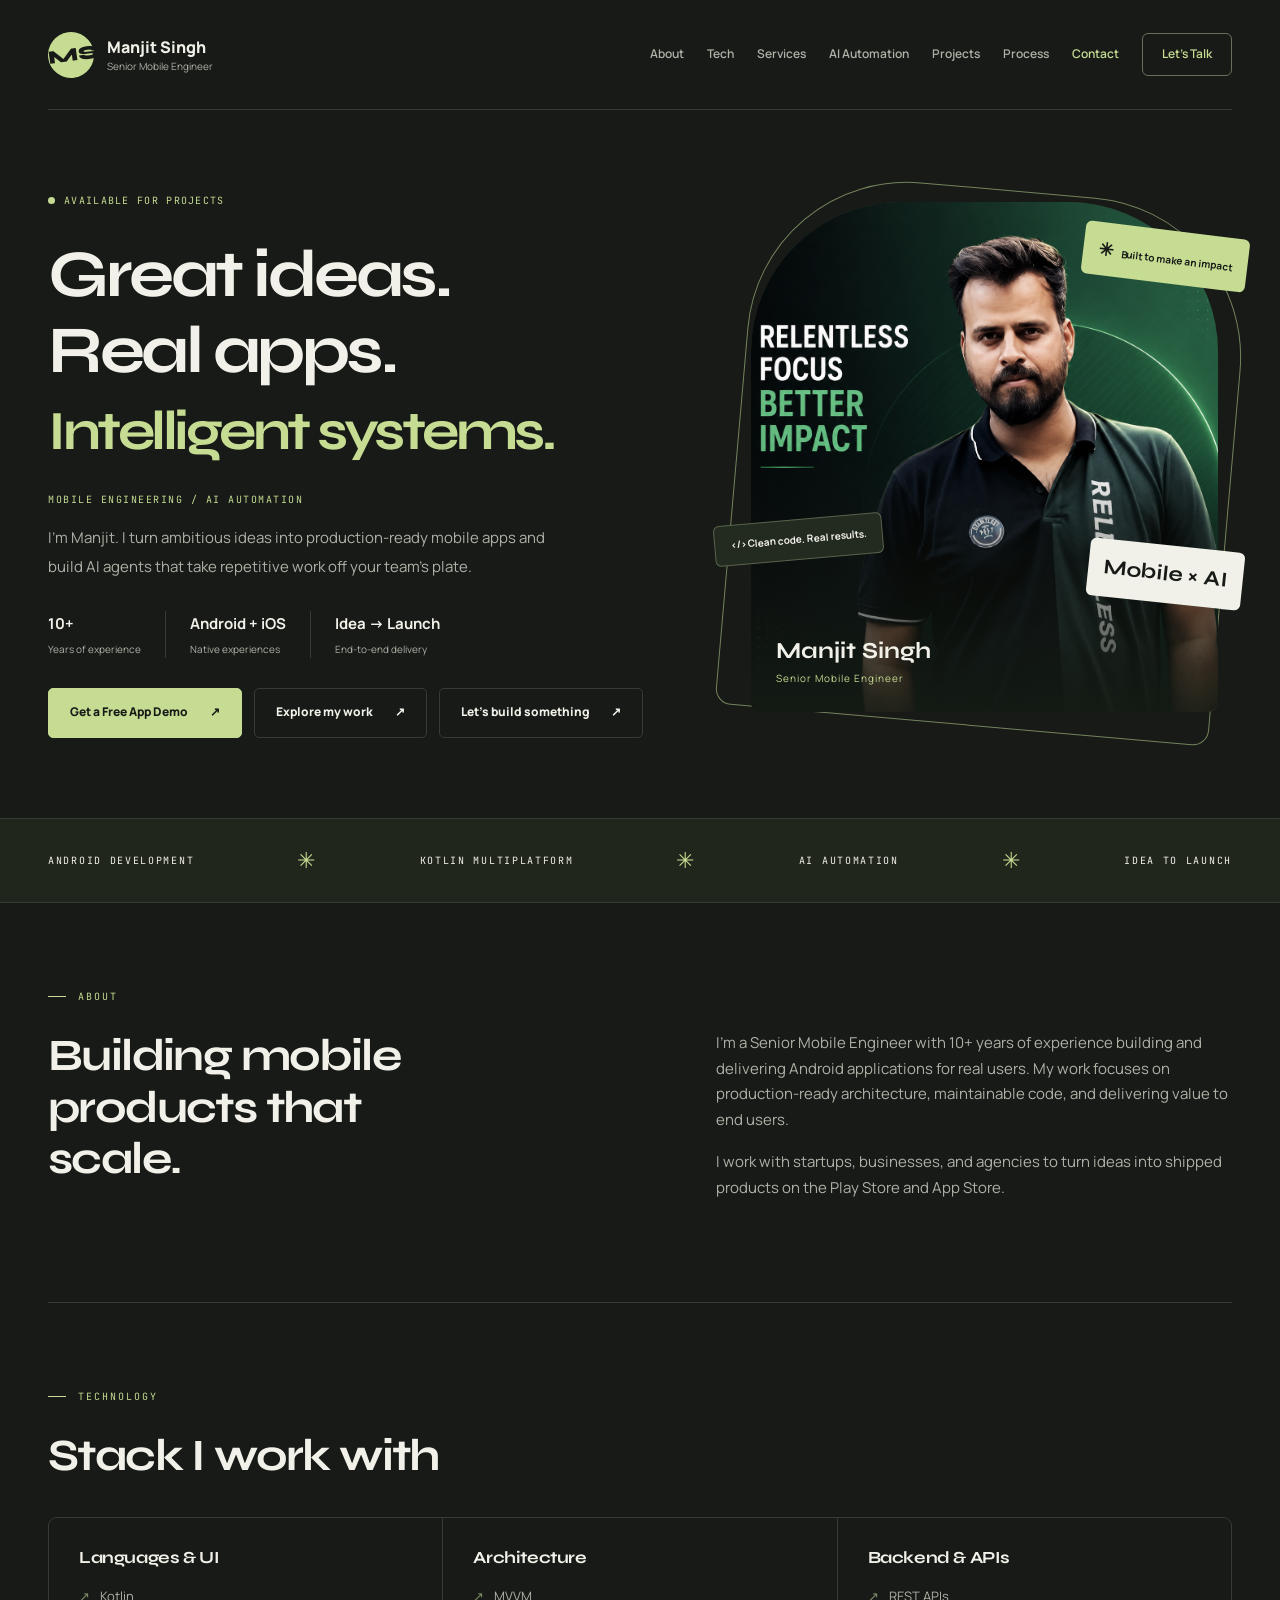
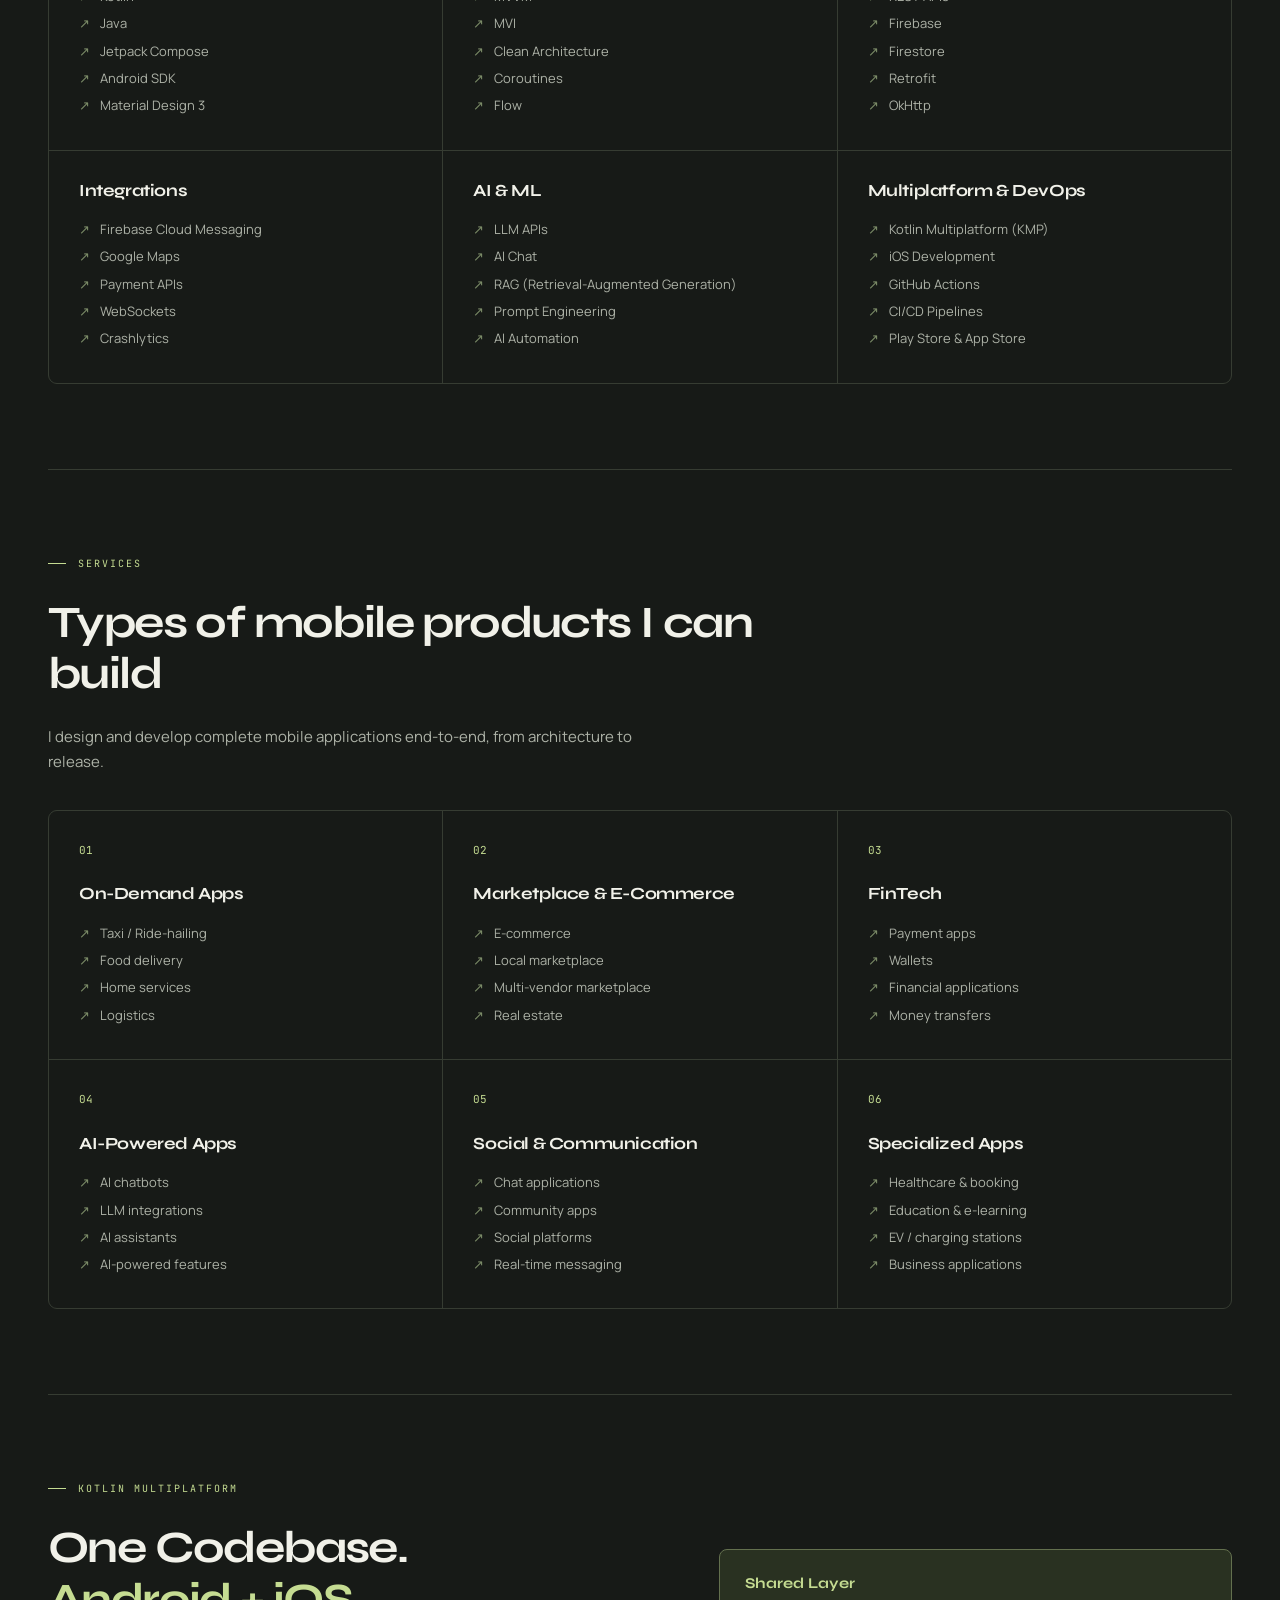
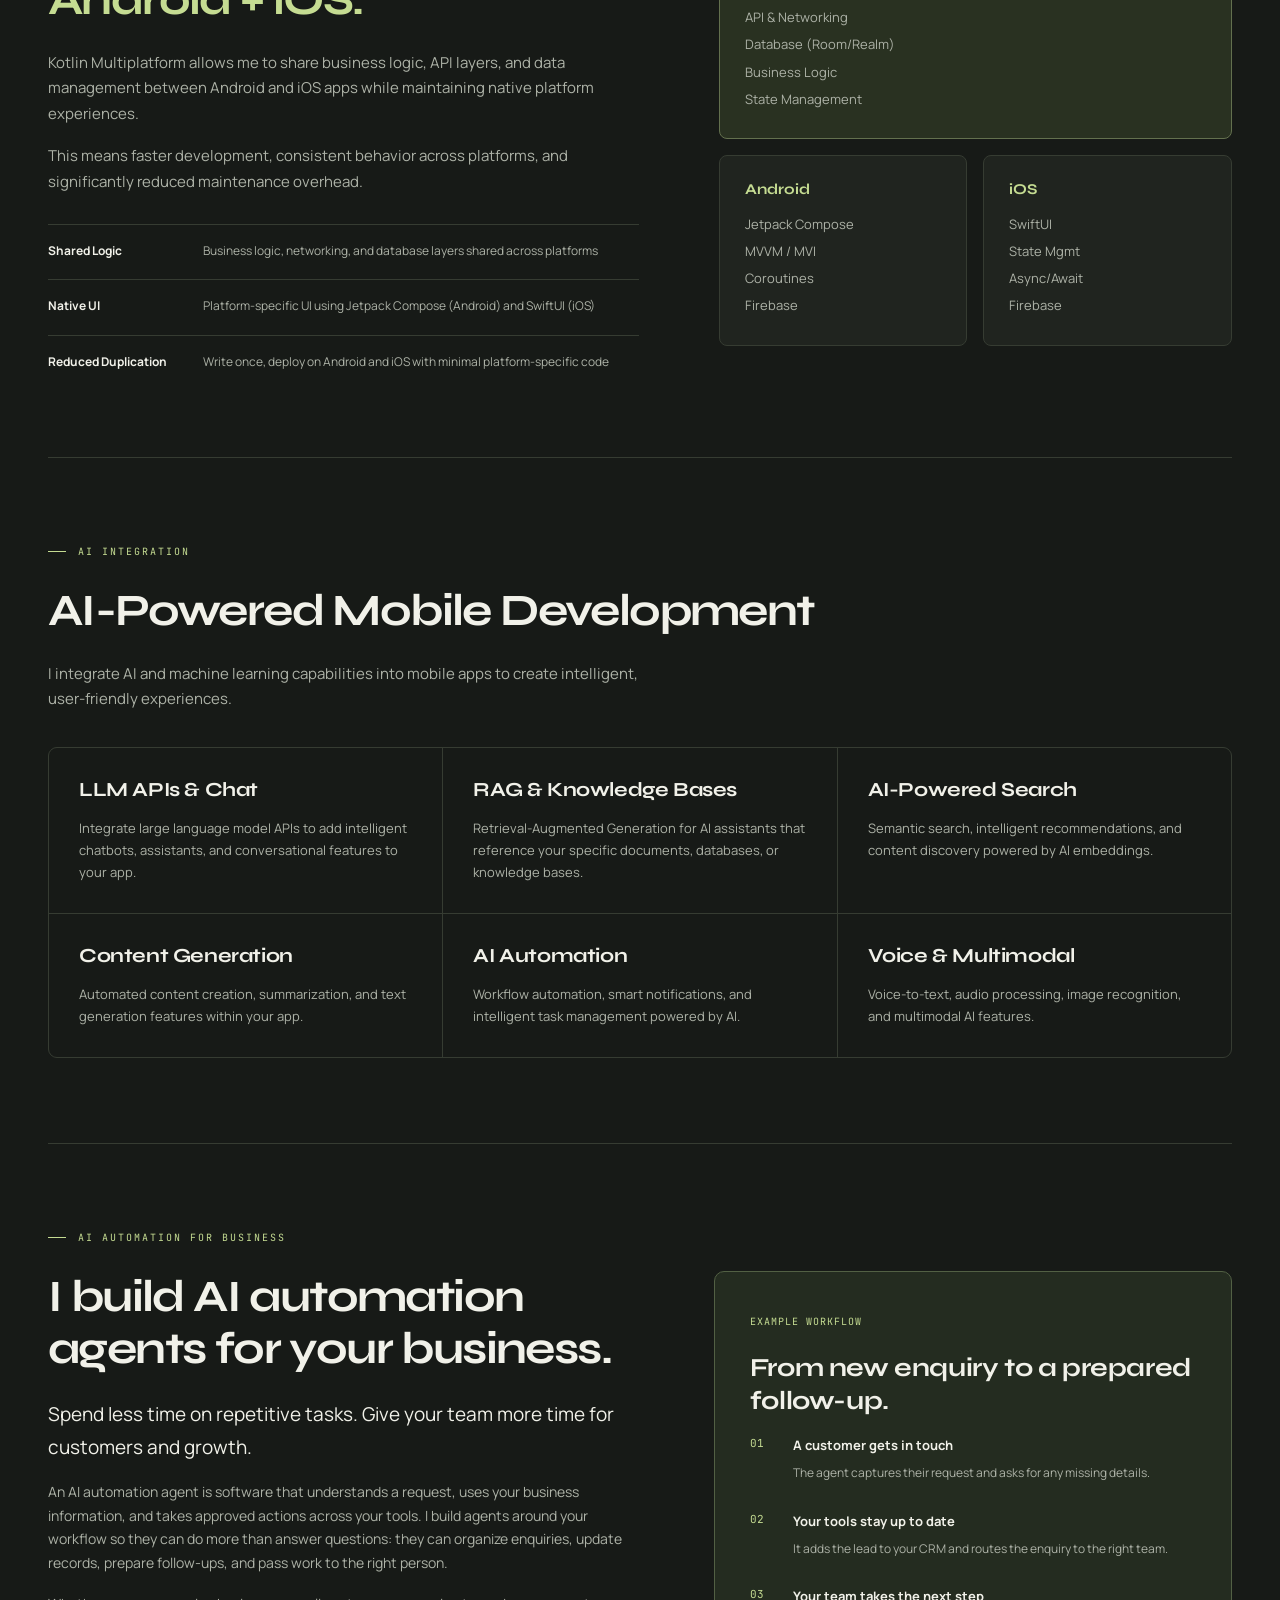
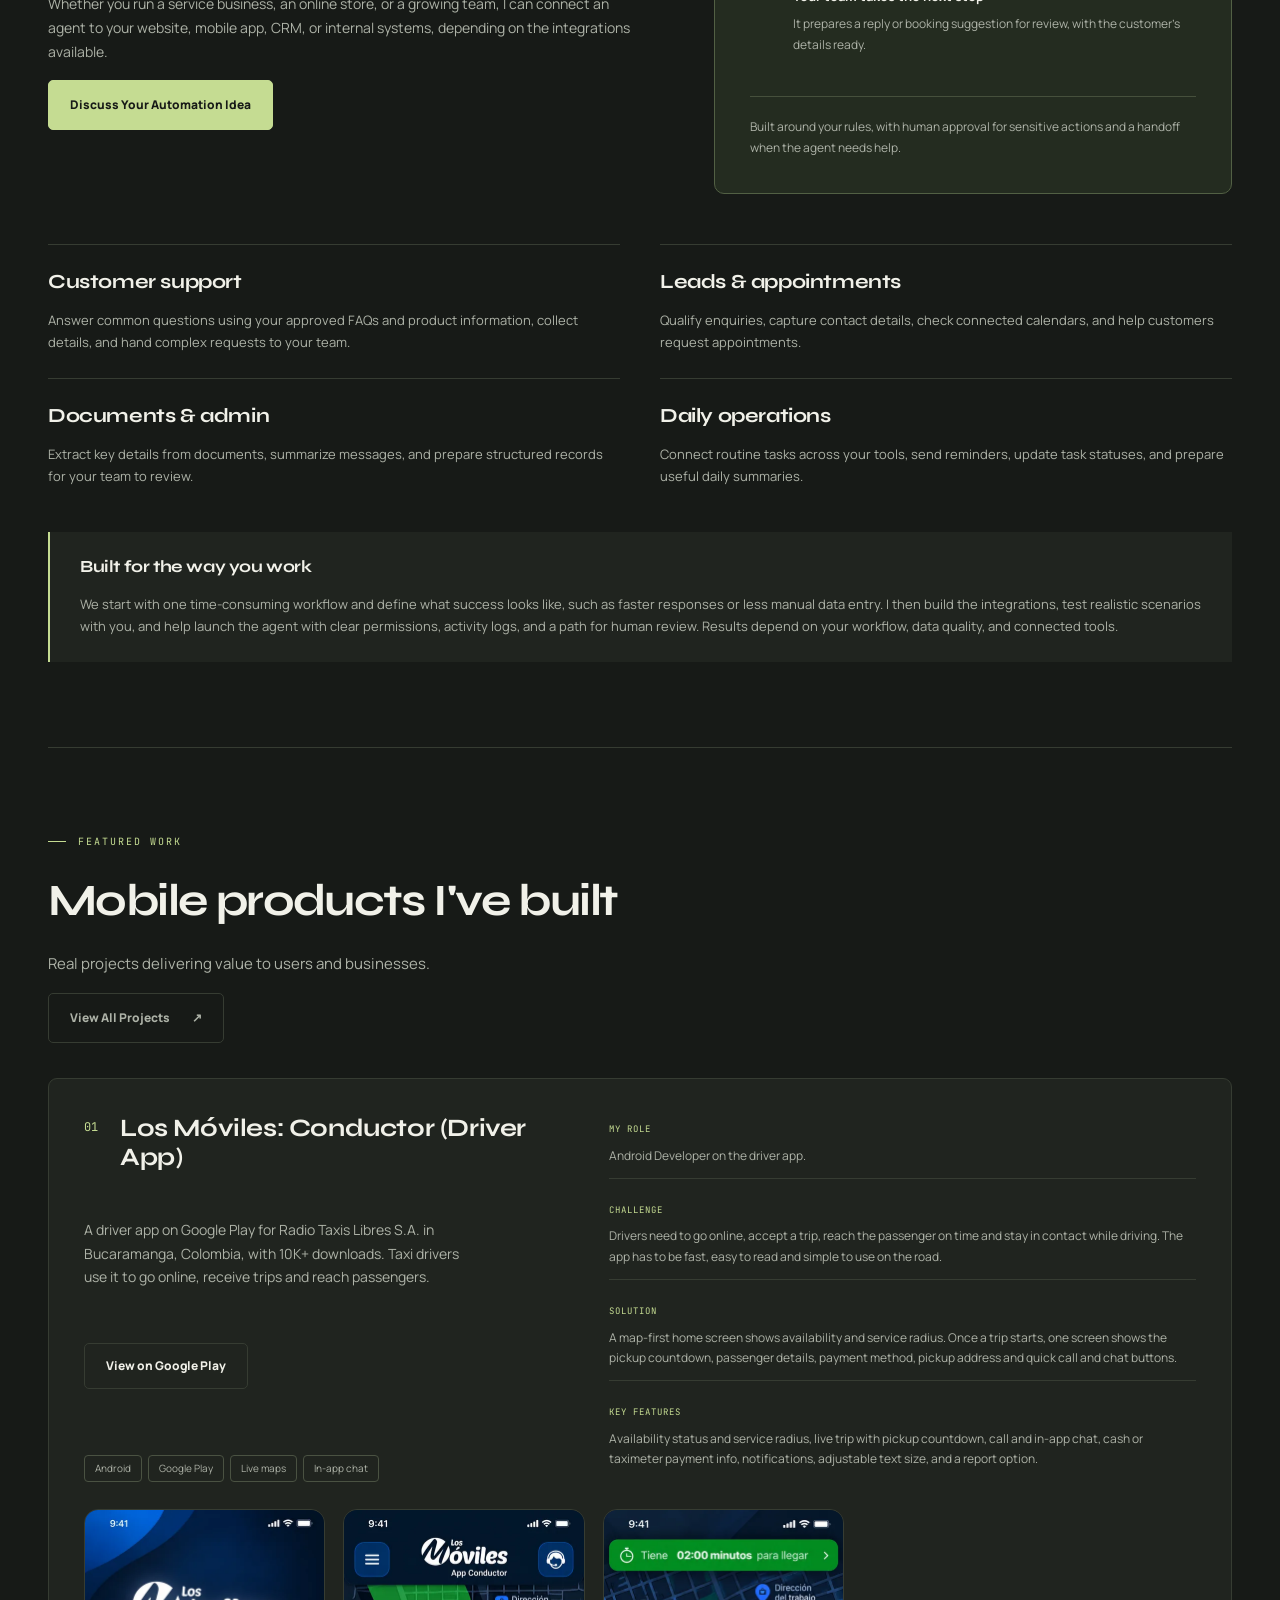
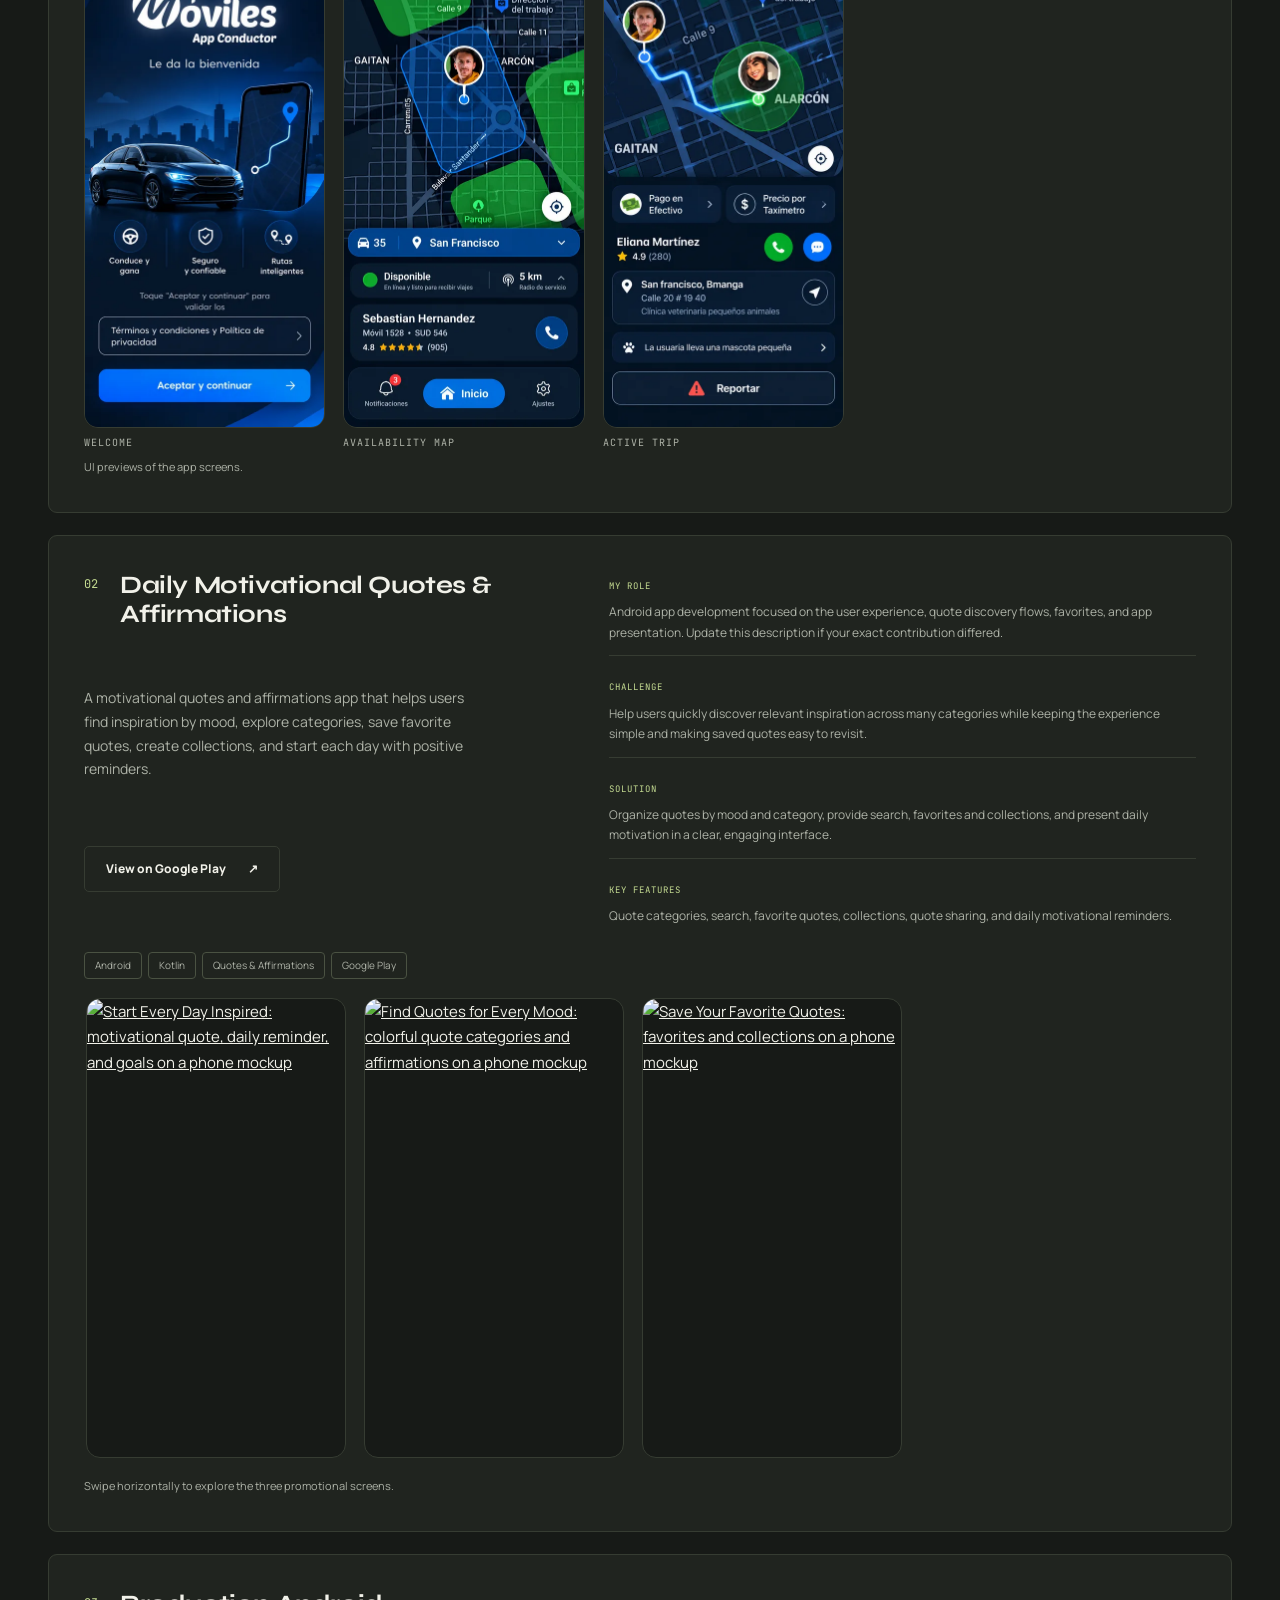
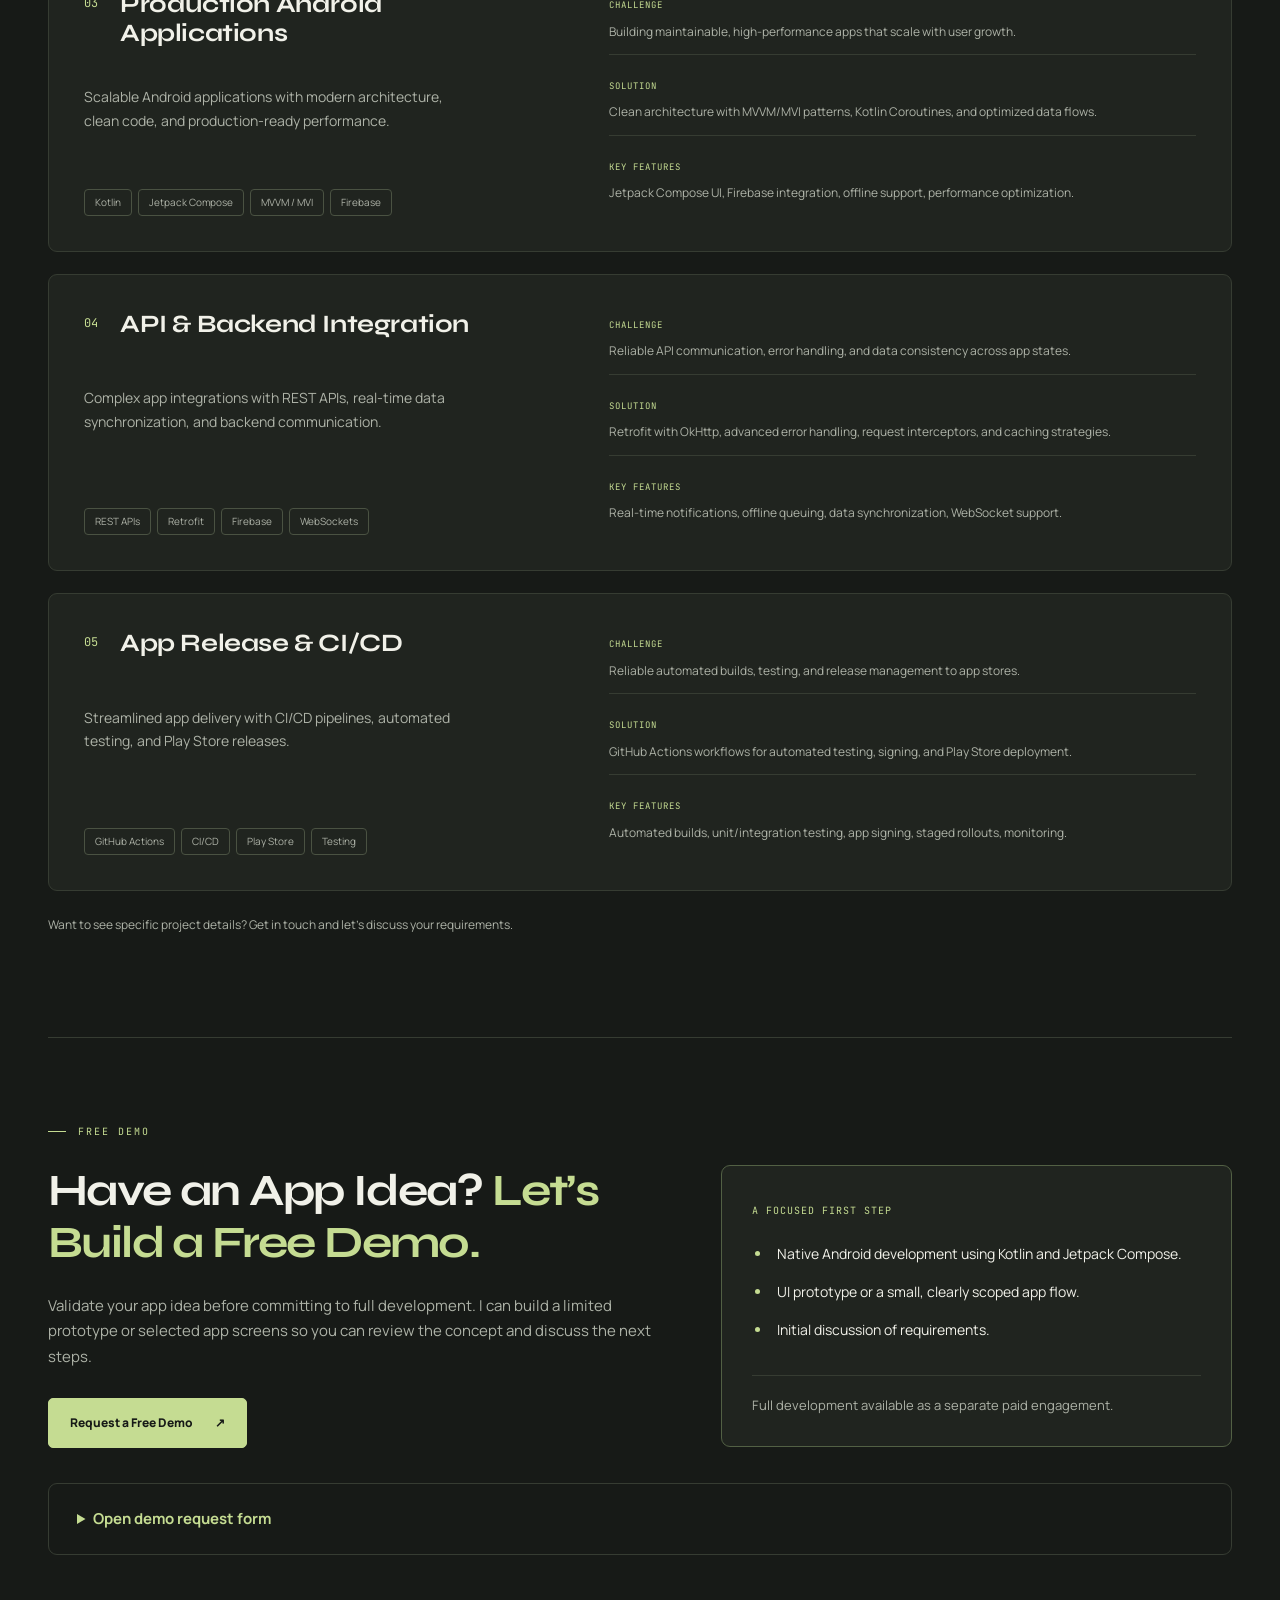
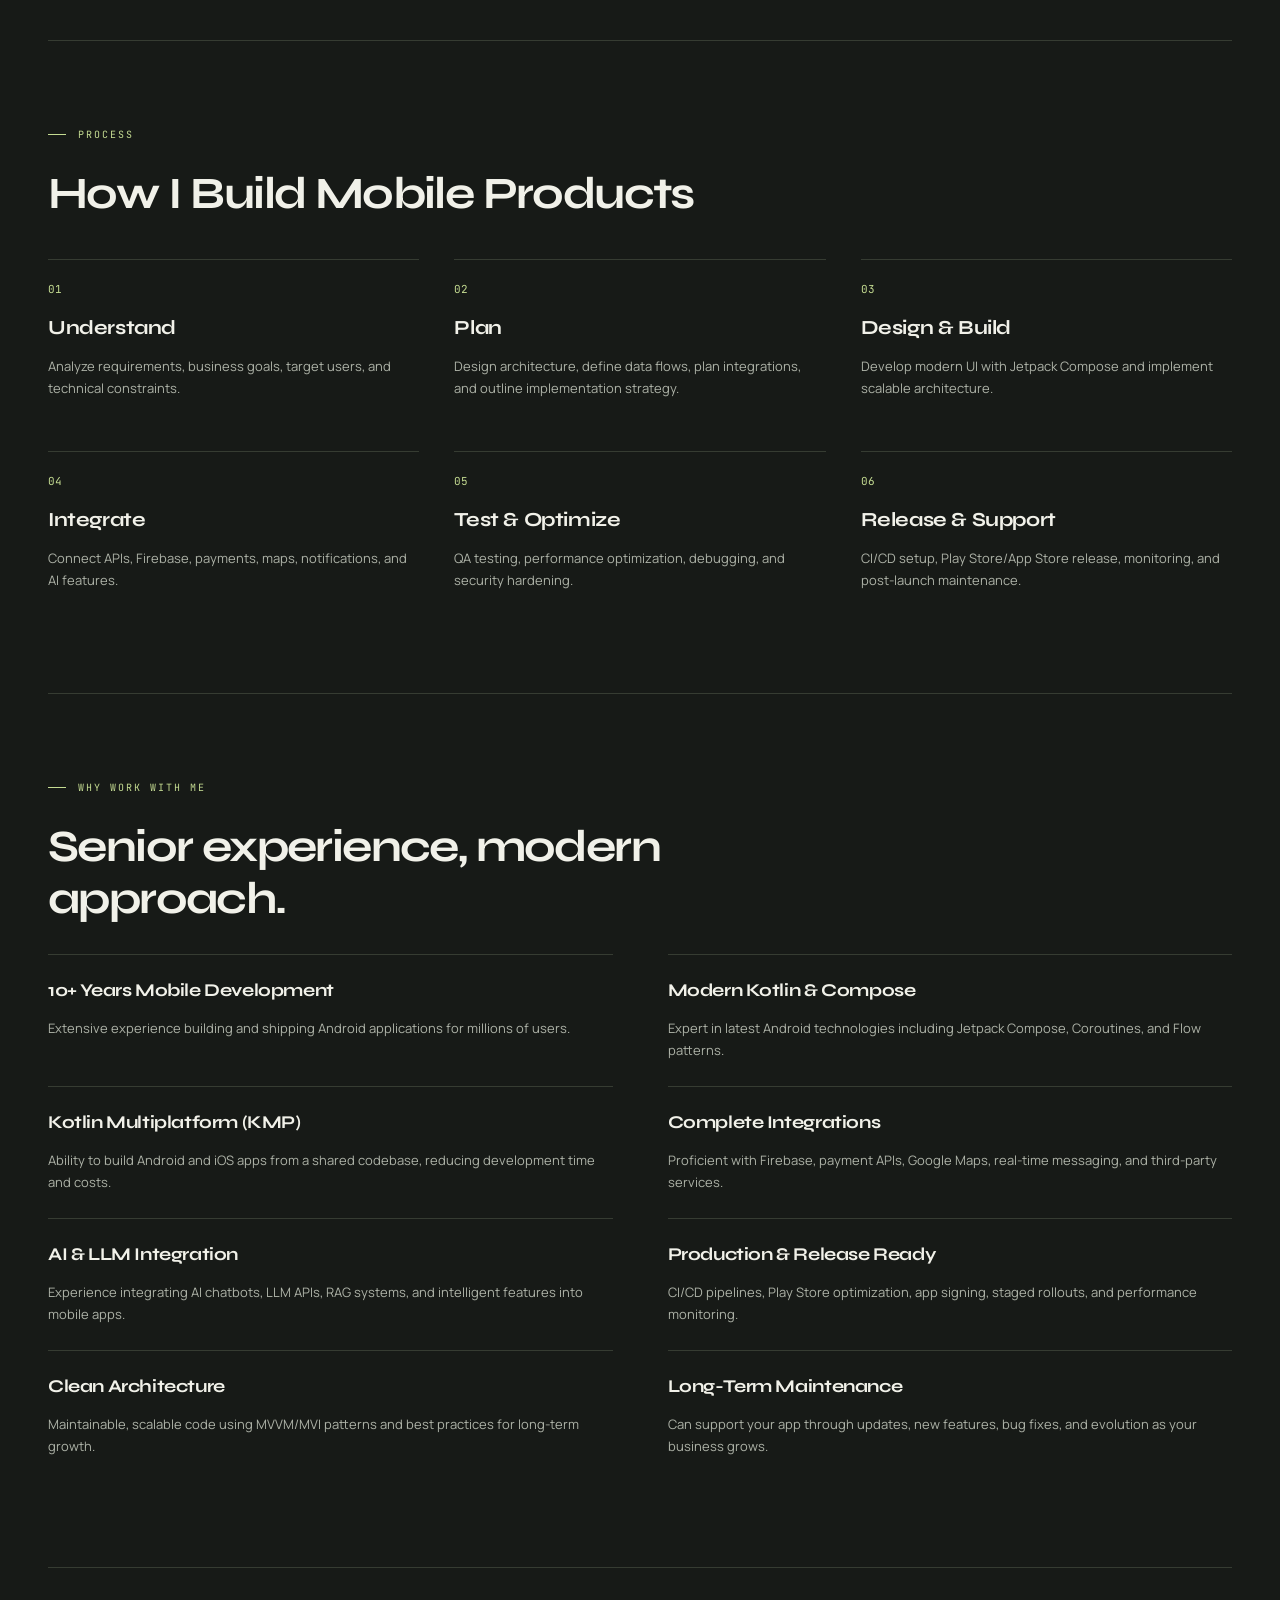
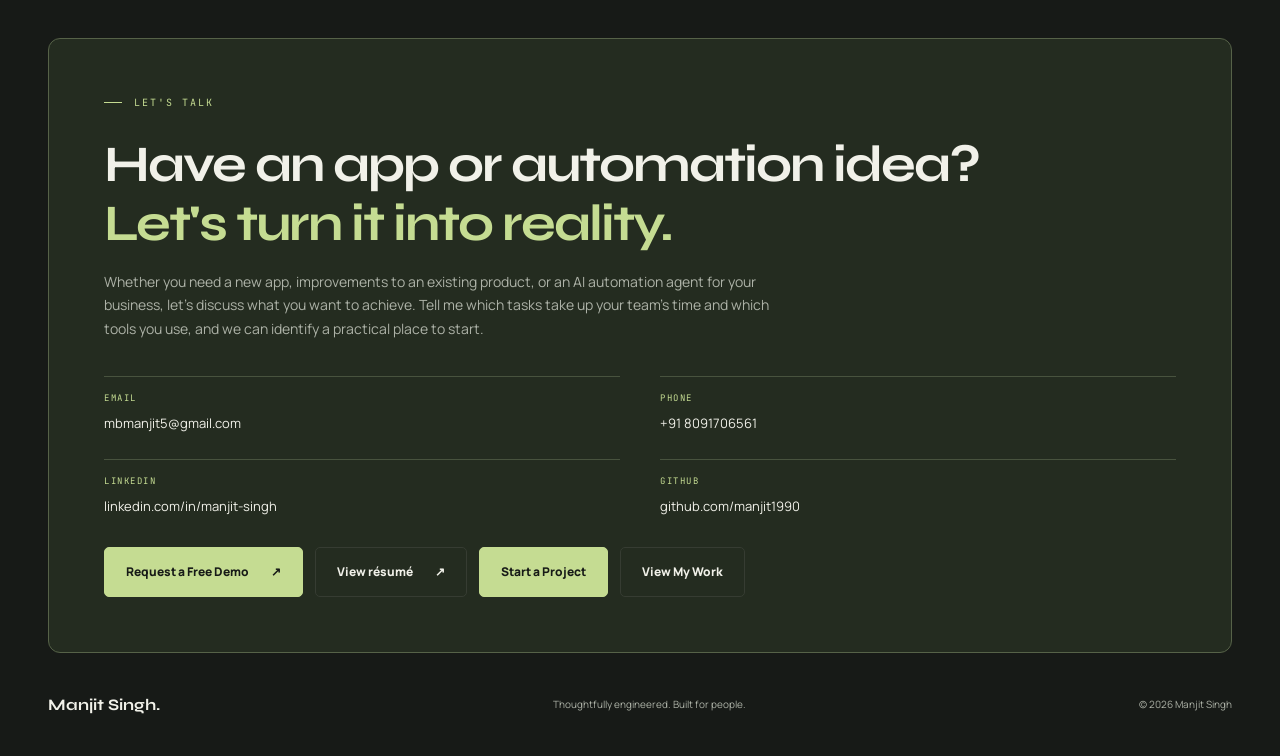
==== commit 9d9dc445: "Link homepage navigation to dedicated projects page" ====
--- a/manjit-singh-portfolio/index.html
+++ b/manjit-singh-portfolio/index.html
@@ -37,7 +37,7 @@
           <a href="#tech">Tech</a>
           <a href="#services">Services</a>
           <a href="#automation">AI Automation</a>
-          <a href="#projects">Projects</a>
+          <a href="projects.html">Projects</a>
           <a href="#process">Process</a>
           <a href="#contact">Contact</a>
           <a class="btn-pill is-light" href="#contact">Let's Talk</a>
@@ -68,7 +68,7 @@
 
             <div class="hero-actions">
               <a class="btn primary" href="#demo-request" data-demo-open>Get a Free App Demo <span aria-hidden="true">↗</span></a>
-              <a class="btn secondary" href="#projects">Explore my work <span aria-hidden="true">↗</span></a>
+              <a class="btn secondary" href="projects.html">Explore my work <span aria-hidden="true">↗</span></a>
               <a class="btn secondary" href="#contact">Let’s build something <span aria-hidden="true">↗</span></a>
             </div>
           </div>
@@ -411,6 +411,7 @@
           <div class="projects-intro">
             <h2>Mobile products I've built</h2>
             <p>Real projects delivering value to users and businesses.</p>
+            <p><a class="btn secondary" href="projects.html">View All Projects <span aria-hidden="true">↗</span></a></p>
           </div>
 
           <div class="featured-projects">
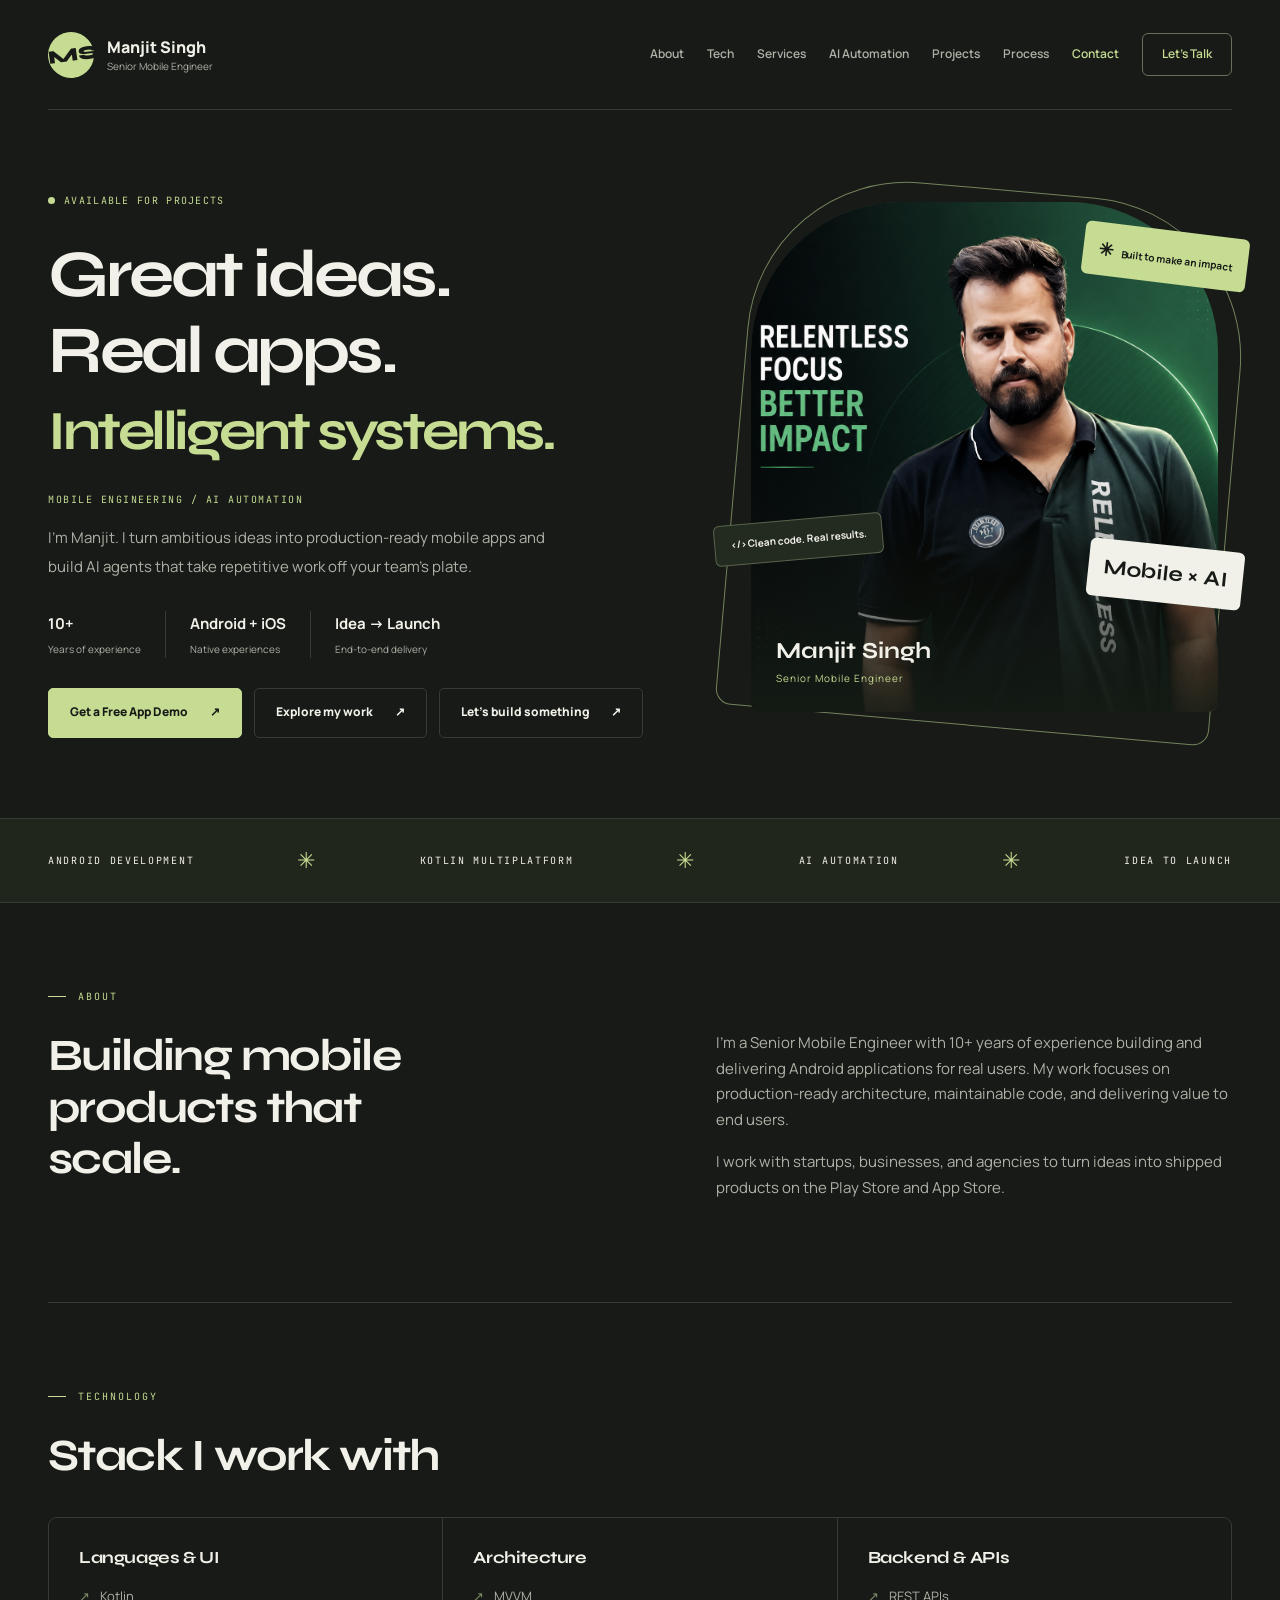
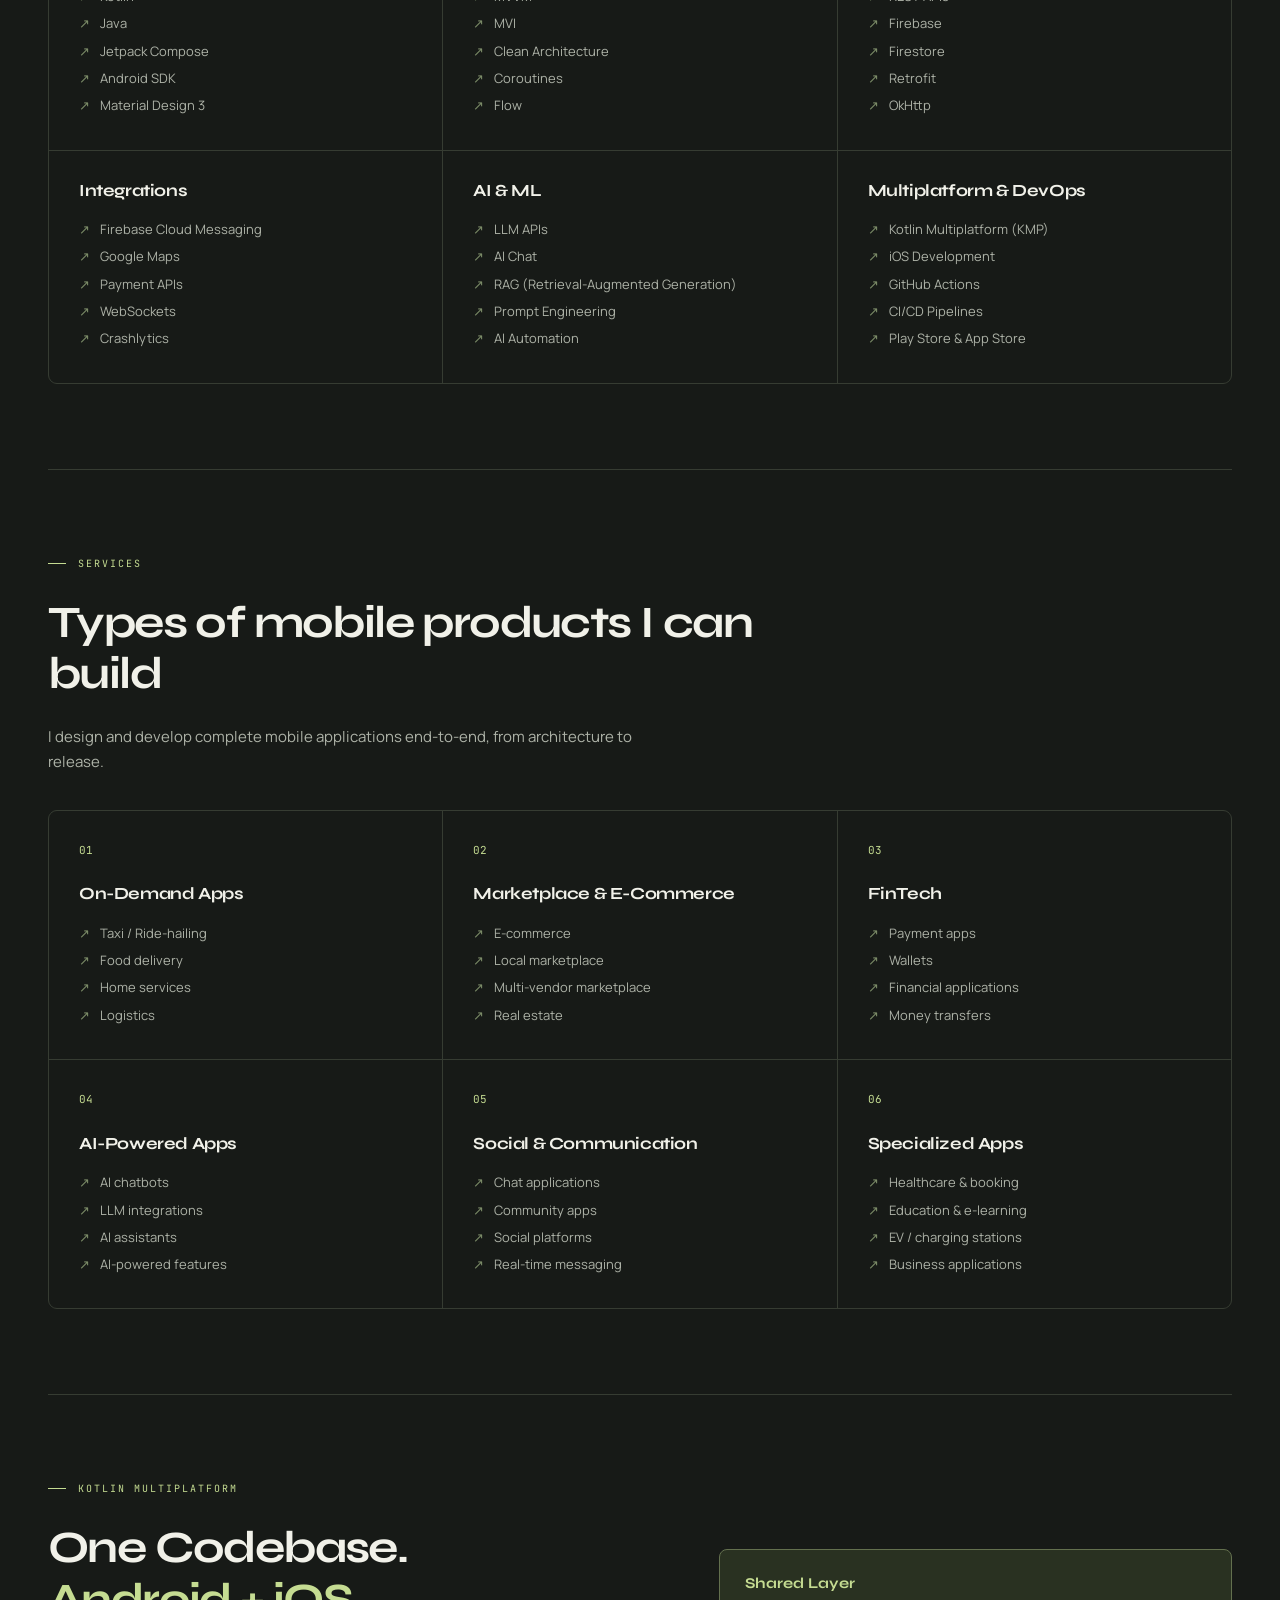
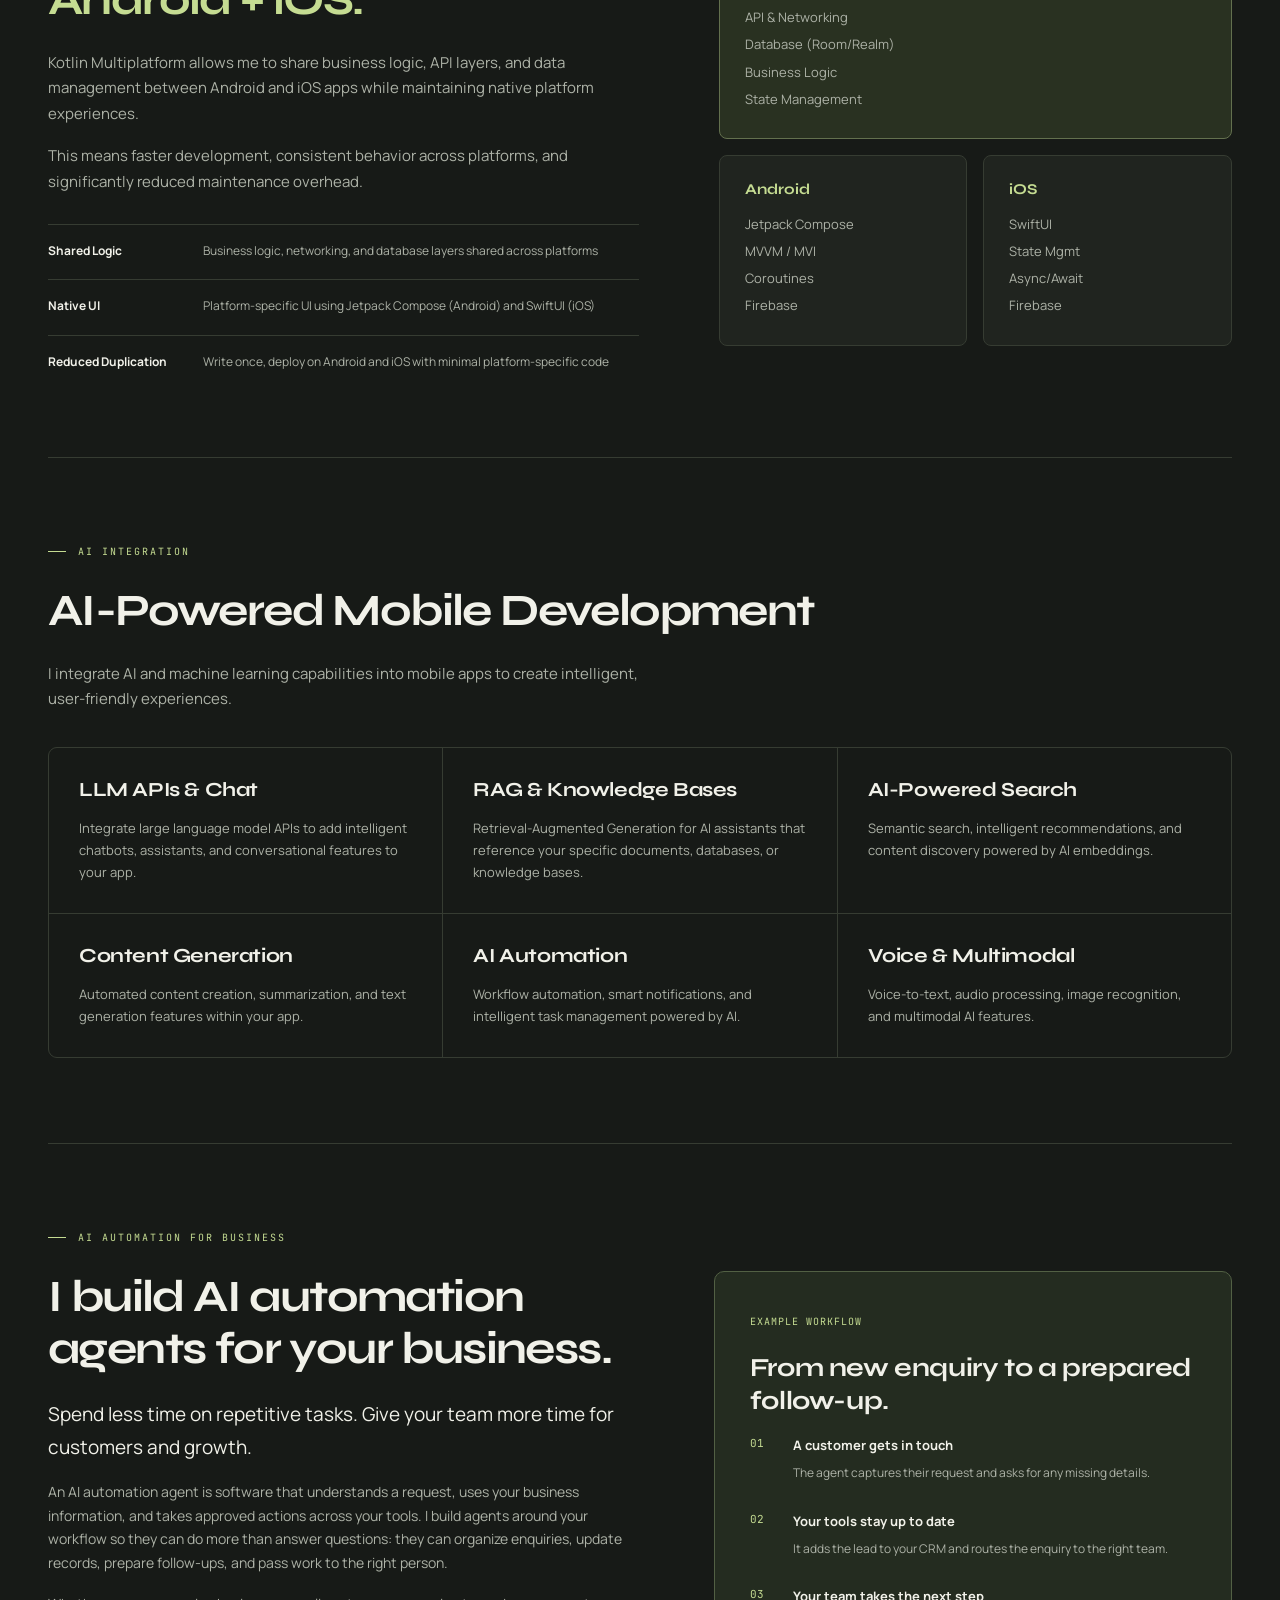
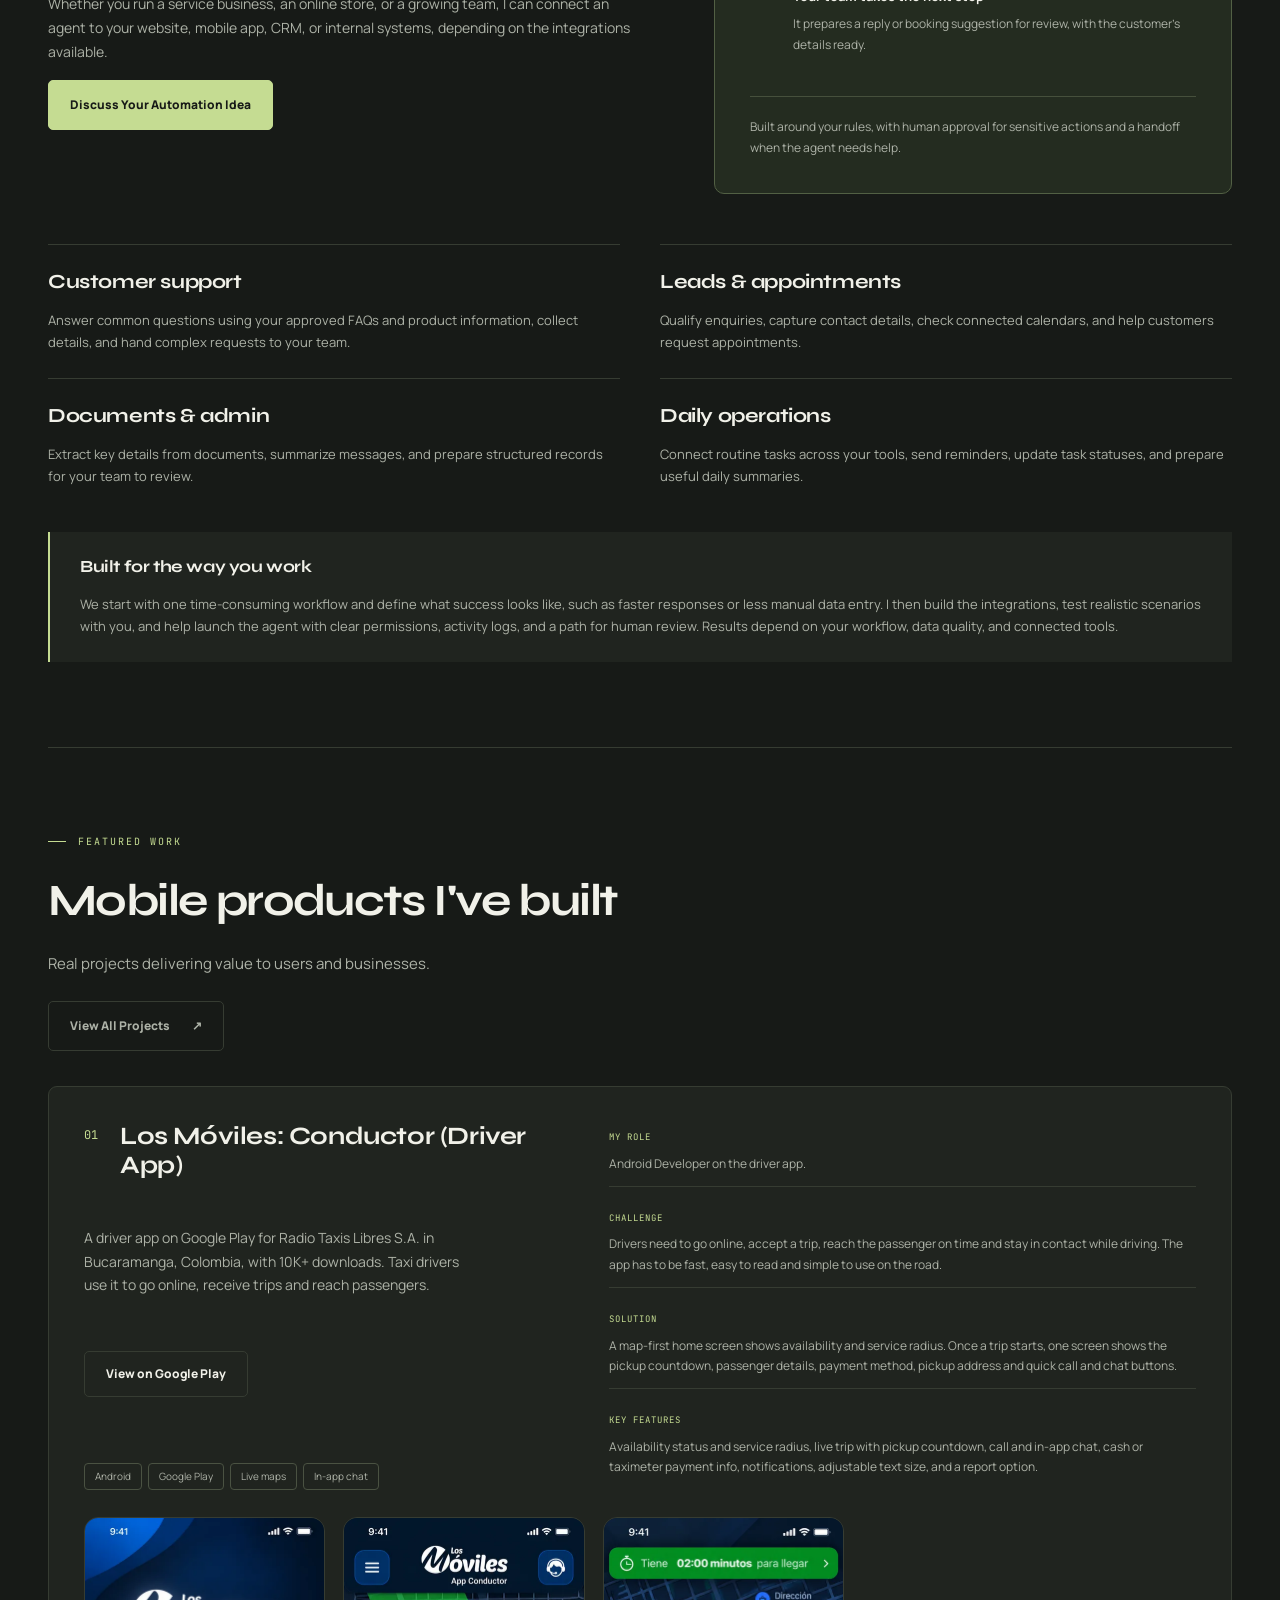
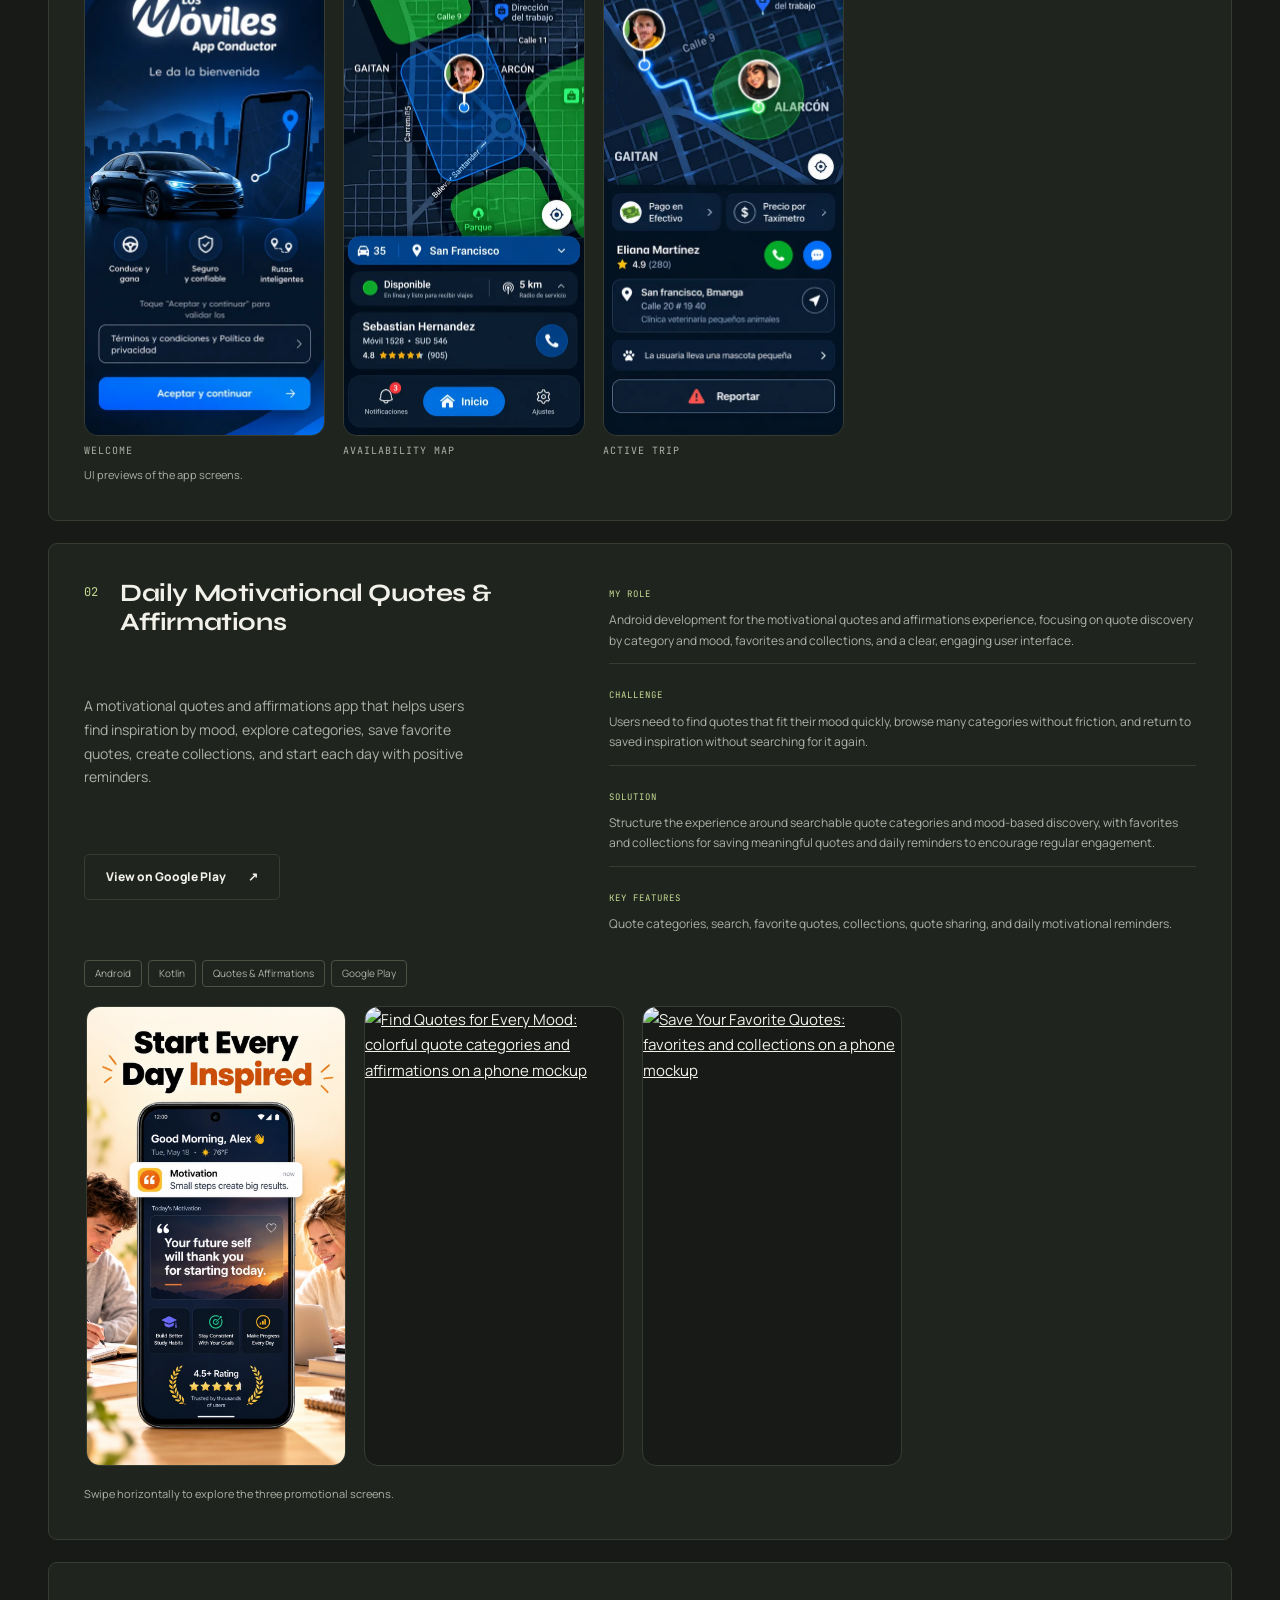
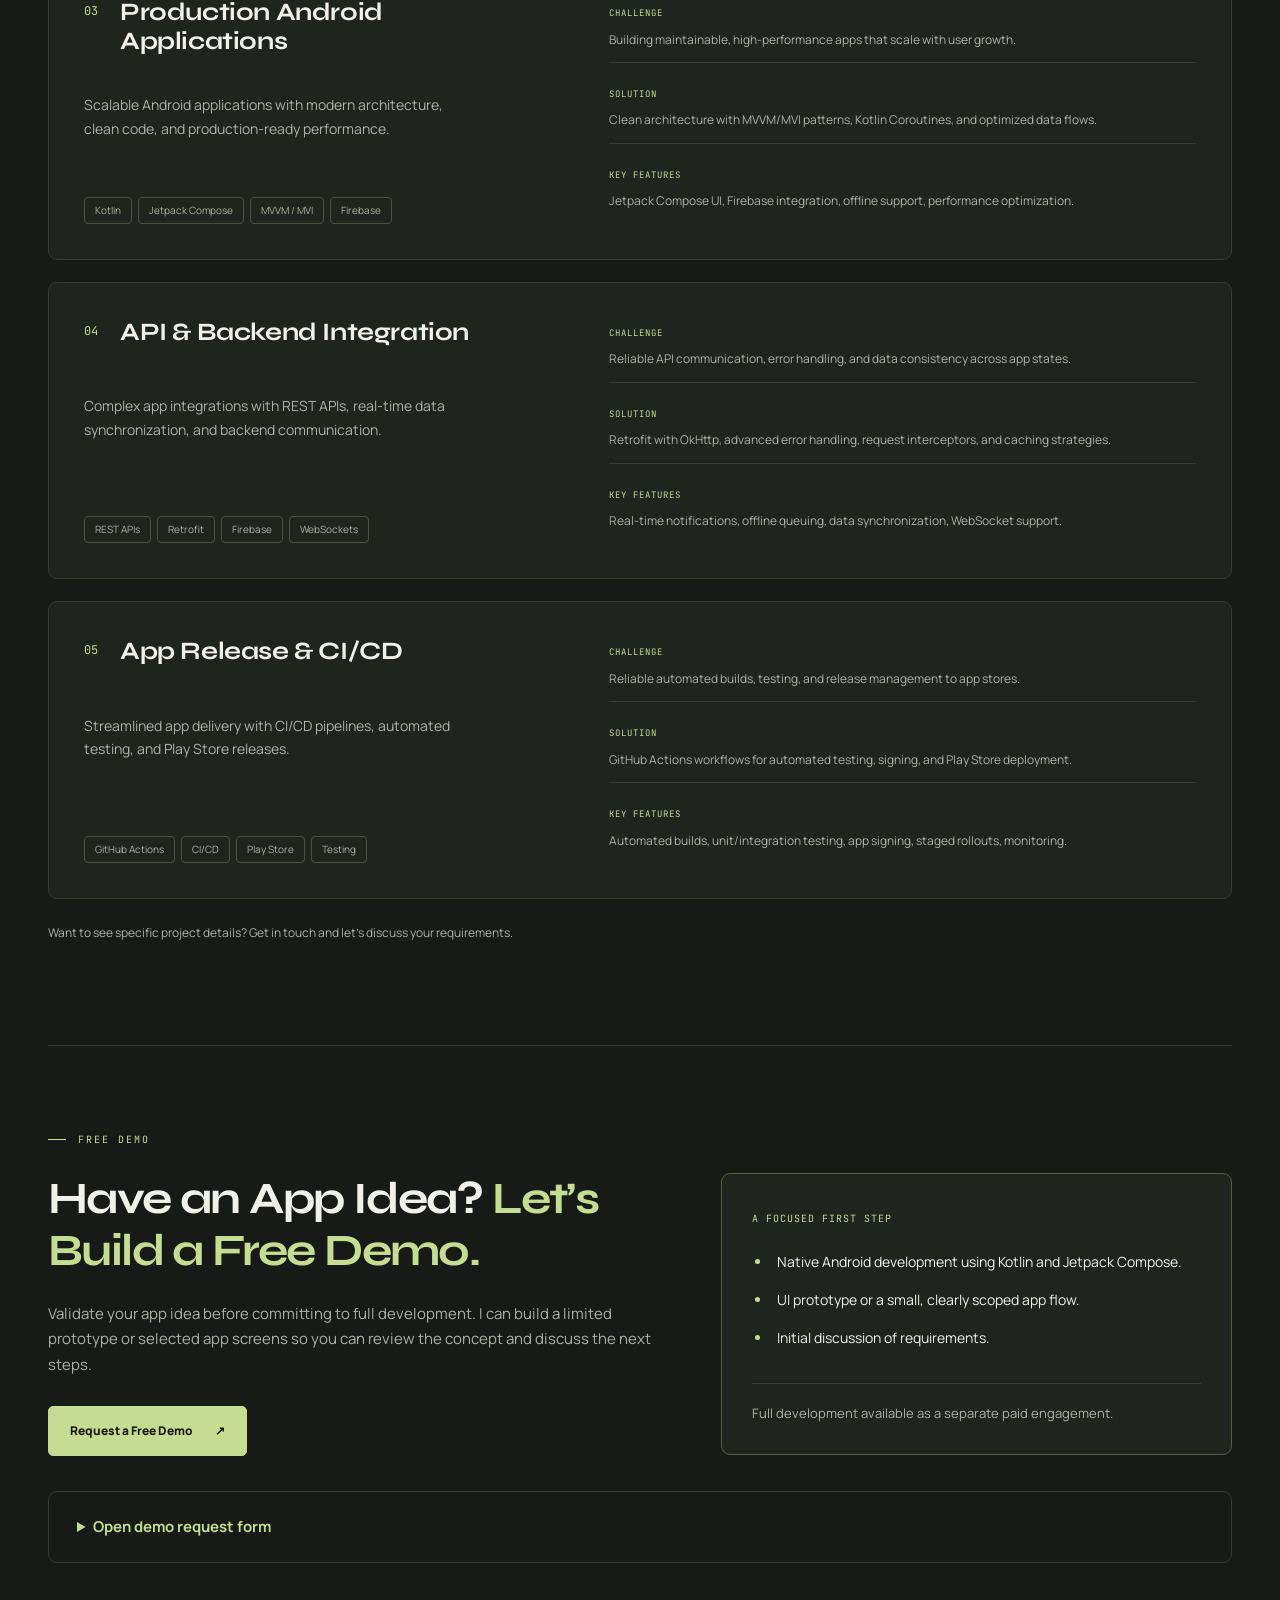
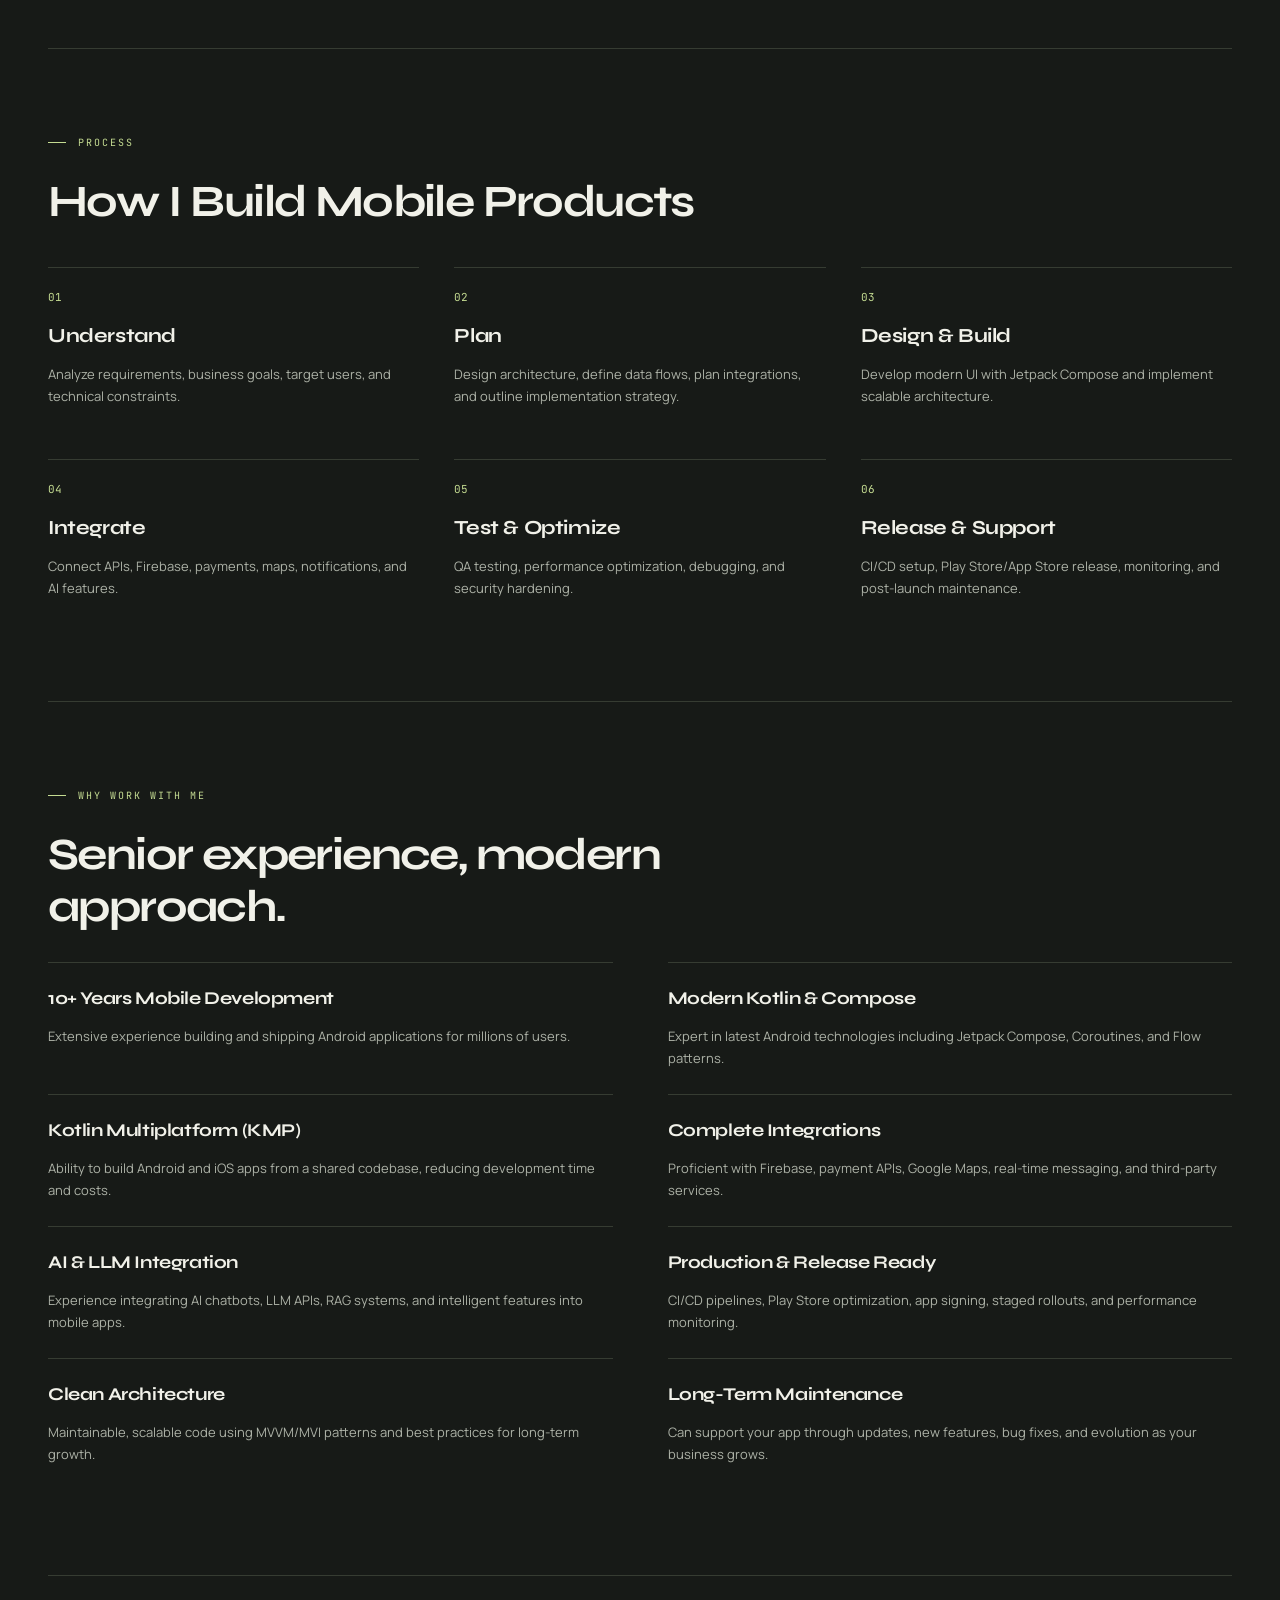
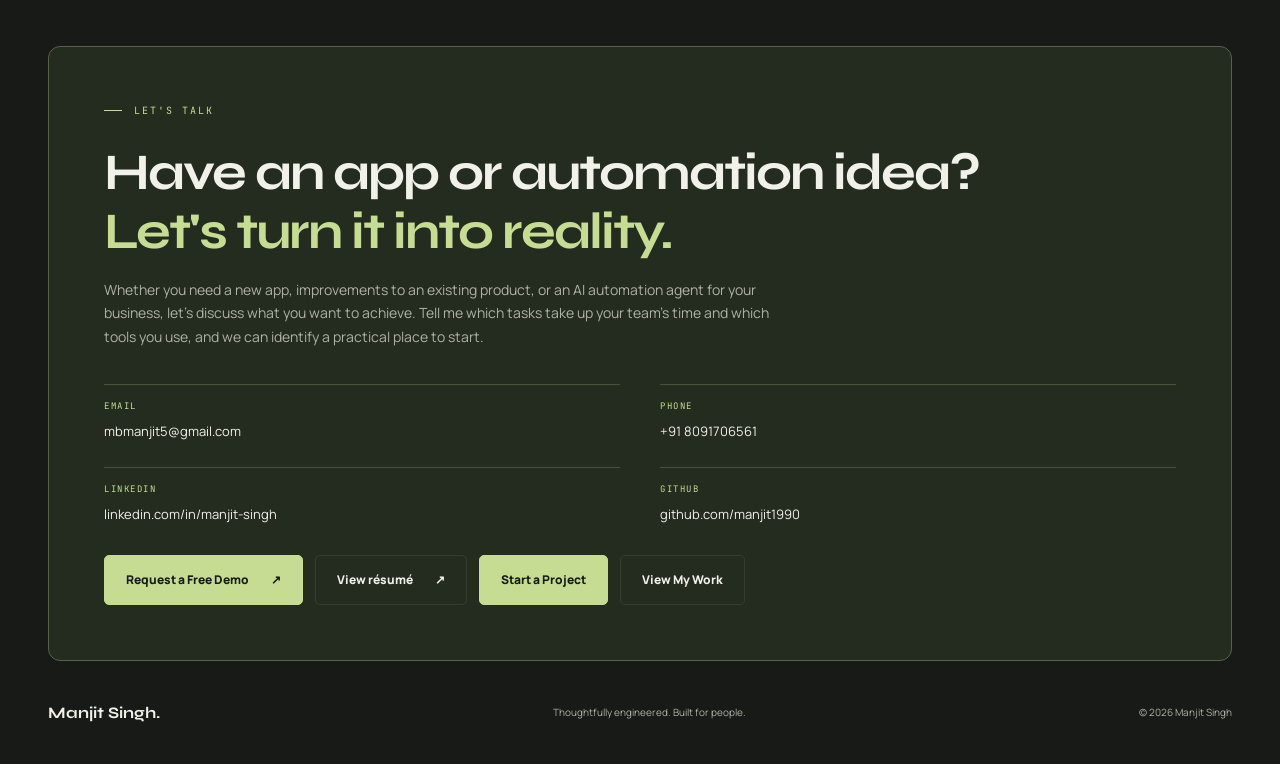
==== commit ab61a836: "Clarify role, challenge and solution for motivational quotes app" ====
--- a/manjit-singh-portfolio/index.html
+++ b/manjit-singh-portfolio/index.html
@@ -477,15 +477,15 @@
               <div class="project-details">
                 <div class="detail-item">
                   <span class="detail-label">My Role</span>
-                  <p>Android app development focused on the user experience, quote discovery flows, favorites, and app presentation. Update this description if your exact contribution differed.</p>
+                  <p>Android development for the motivational quotes and affirmations experience, focusing on quote discovery by category and mood, favorites and collections, and a clear, engaging user interface.</p>
                 </div>
                 <div class="detail-item">
                   <span class="detail-label">Challenge</span>
-                  <p>Help users quickly discover relevant inspiration across many categories while keeping the experience simple and making saved quotes easy to revisit.</p>
+                  <p>Users need to find quotes that fit their mood quickly, browse many categories without friction, and return to saved inspiration without searching for it again.</p>
                 </div>
                 <div class="detail-item">
                   <span class="detail-label">Solution</span>
-                  <p>Organize quotes by mood and category, provide search, favorites and collections, and present daily motivation in a clear, engaging interface.</p>
+                  <p>Structure the experience around searchable quote categories and mood-based discovery, with favorites and collections for saving meaningful quotes and daily reminders to encourage regular engagement.</p>
                 </div>
                 <div class="detail-item">
                   <span class="detail-label">Key Features</span>
--- a/manjit-singh-portfolio/style.css
+++ b/manjit-singh-portfolio/style.css
@@ -42,3 +42,18 @@
  .project-card--quotes .quote-screenshots a{flex-basis:42%;min-width:155px}
 }
 @media(max-width:560px){.project-card--quotes .quote-screenshots a{flex-basis:68%;min-width:175px;max-width:240px}.project-card--quotes .project-link{width:auto}}
+
+
+/* Dedicated projects page */
+.projects-page-hero{padding-block:62px 68px;grid-template-columns:1.15fr .85fr}
+.projects-page-hero h1{font-size:clamp(48px,5.5vw,72px)}
+.projects-page-aside{position:relative;padding:38px;border:1px solid #526044;border-radius:10px;background:linear-gradient(145deg,#252d21,#1d231b)}
+.projects-page-aside:after{content:'01 — 05';display:block;margin-top:34px;padding-top:16px;border-top:1px solid #46503c;font:11px var(--mono);letter-spacing:1.5px;color:var(--primary)}
+.projects-page-aside h3{font-size:clamp(24px,3vw,34px);margin:20px 0 14px}
+.projects-page-aside p{font-size:13px;line-height:1.9;margin:0}
+.projects-page-cta{padding-top:15px}
+.projects-page-cta .contact-wrap{margin-top:25px}
+.projects-page-hero+.expertise-strip{margin-bottom:0}
+#main-content .projects-intro .btn{margin-top:8px}
+@media(max-width:800px){.projects-page-hero{grid-template-columns:1fr;gap:28px;padding-block:45px}.projects-page-aside{padding:28px}.projects-page-aside:after{margin-top:22px}}
+@media(max-width:560px){.projects-page-hero h1{font-size:clamp(42px,11vw,56px)}.projects-page-aside{padding:24px}.projects-page-cta .contact-wrap{padding:30px 22px}}
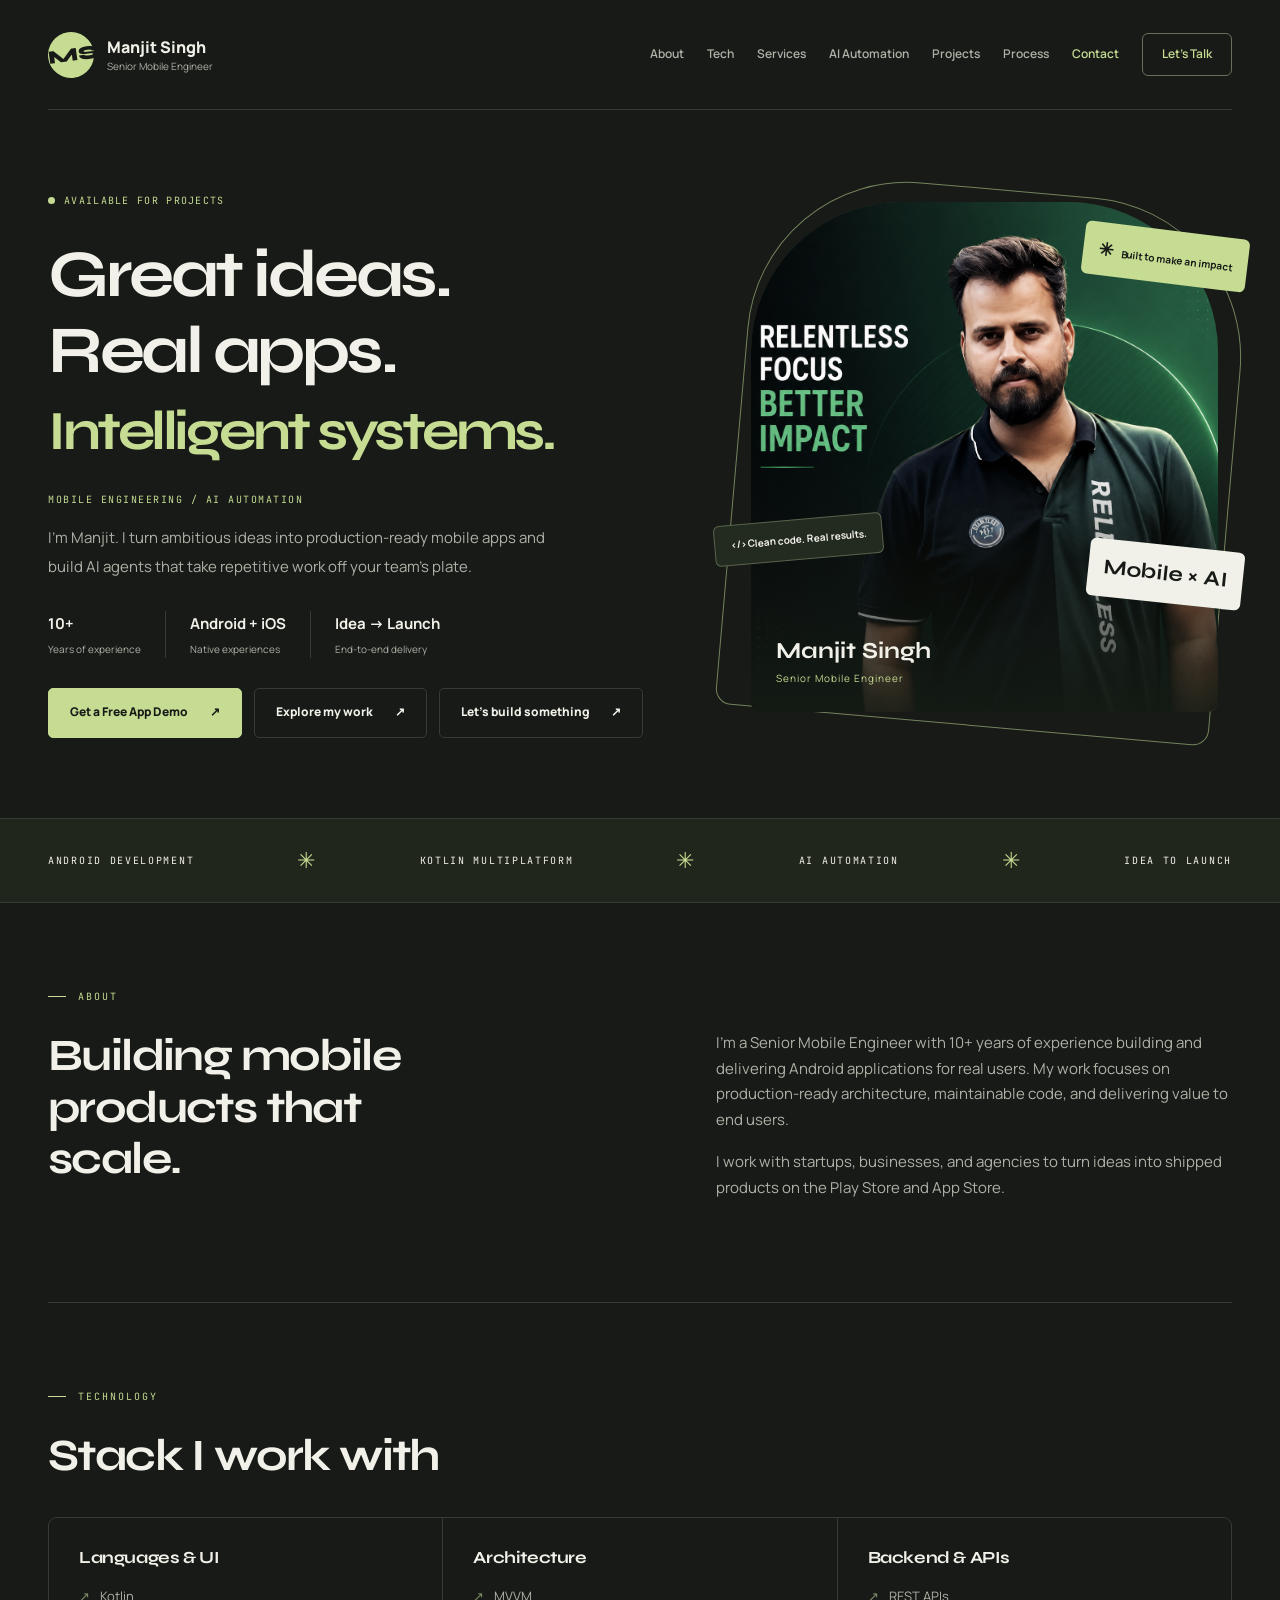
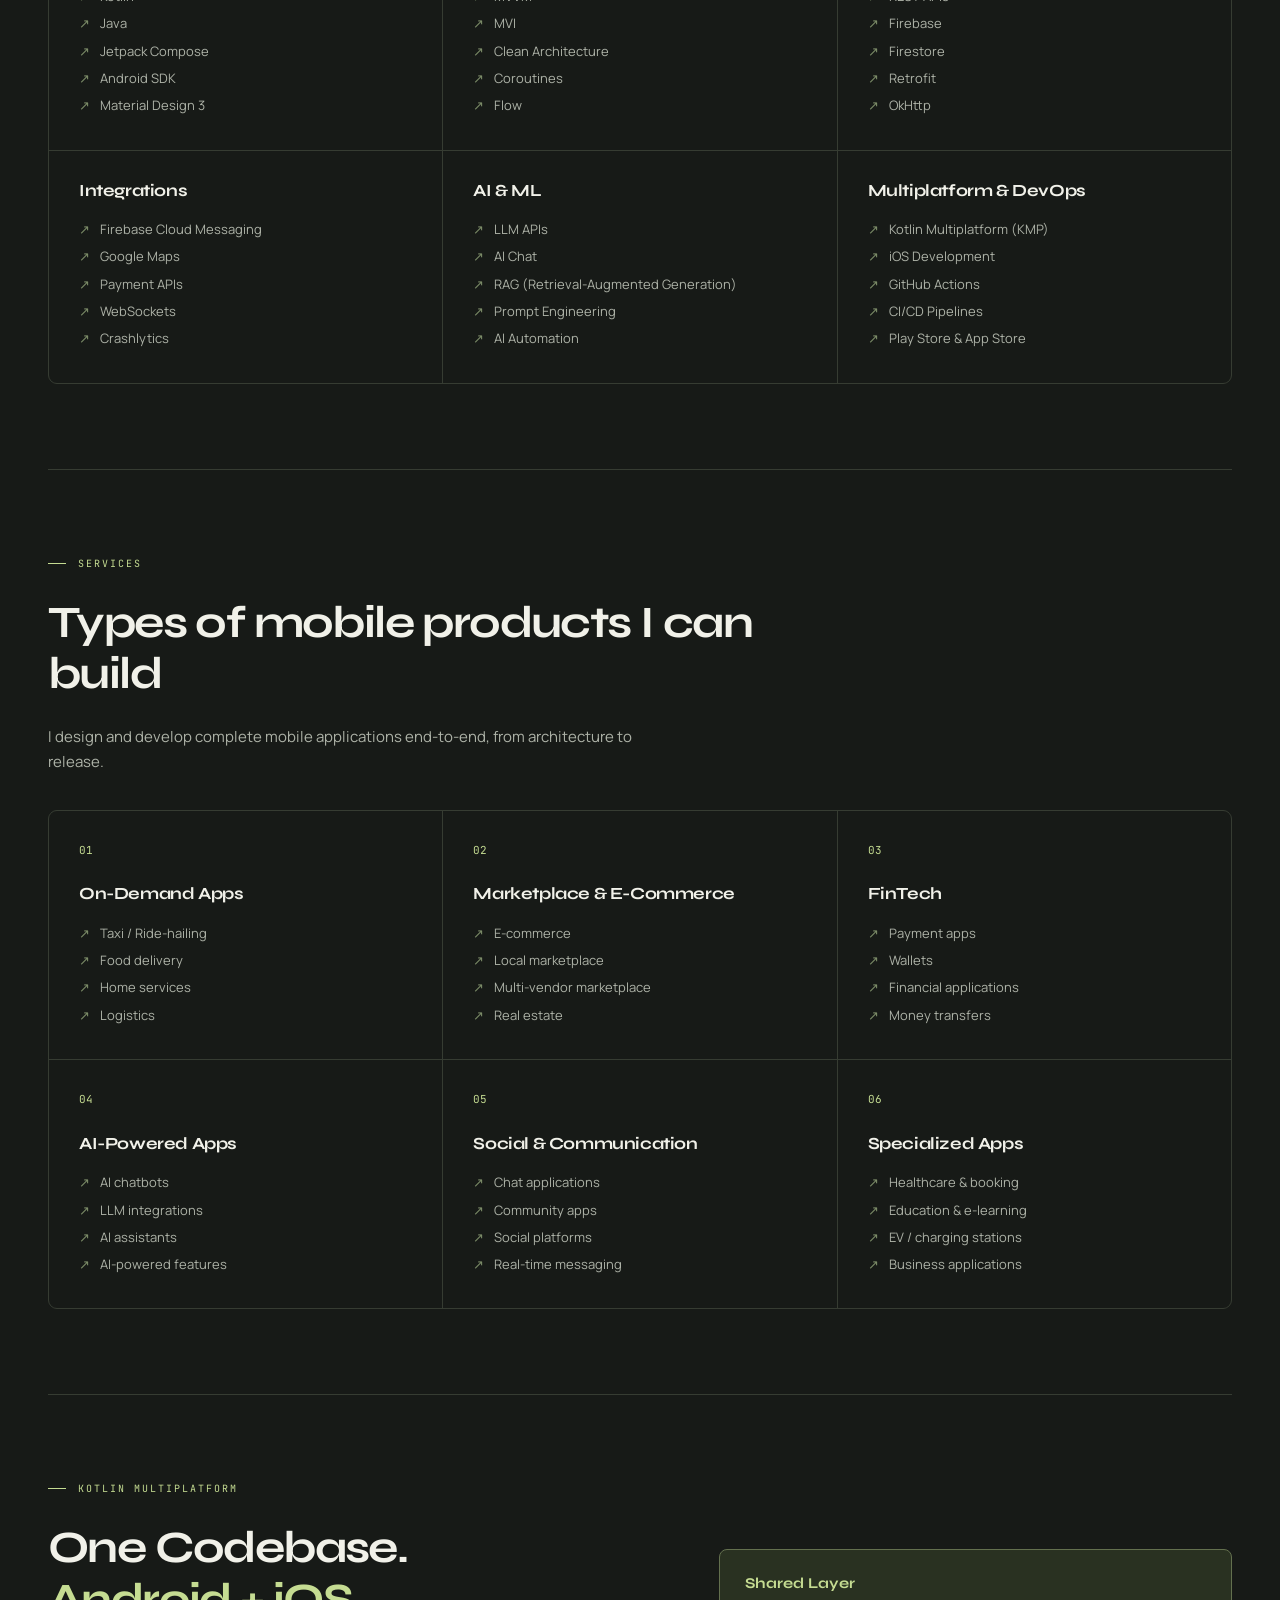
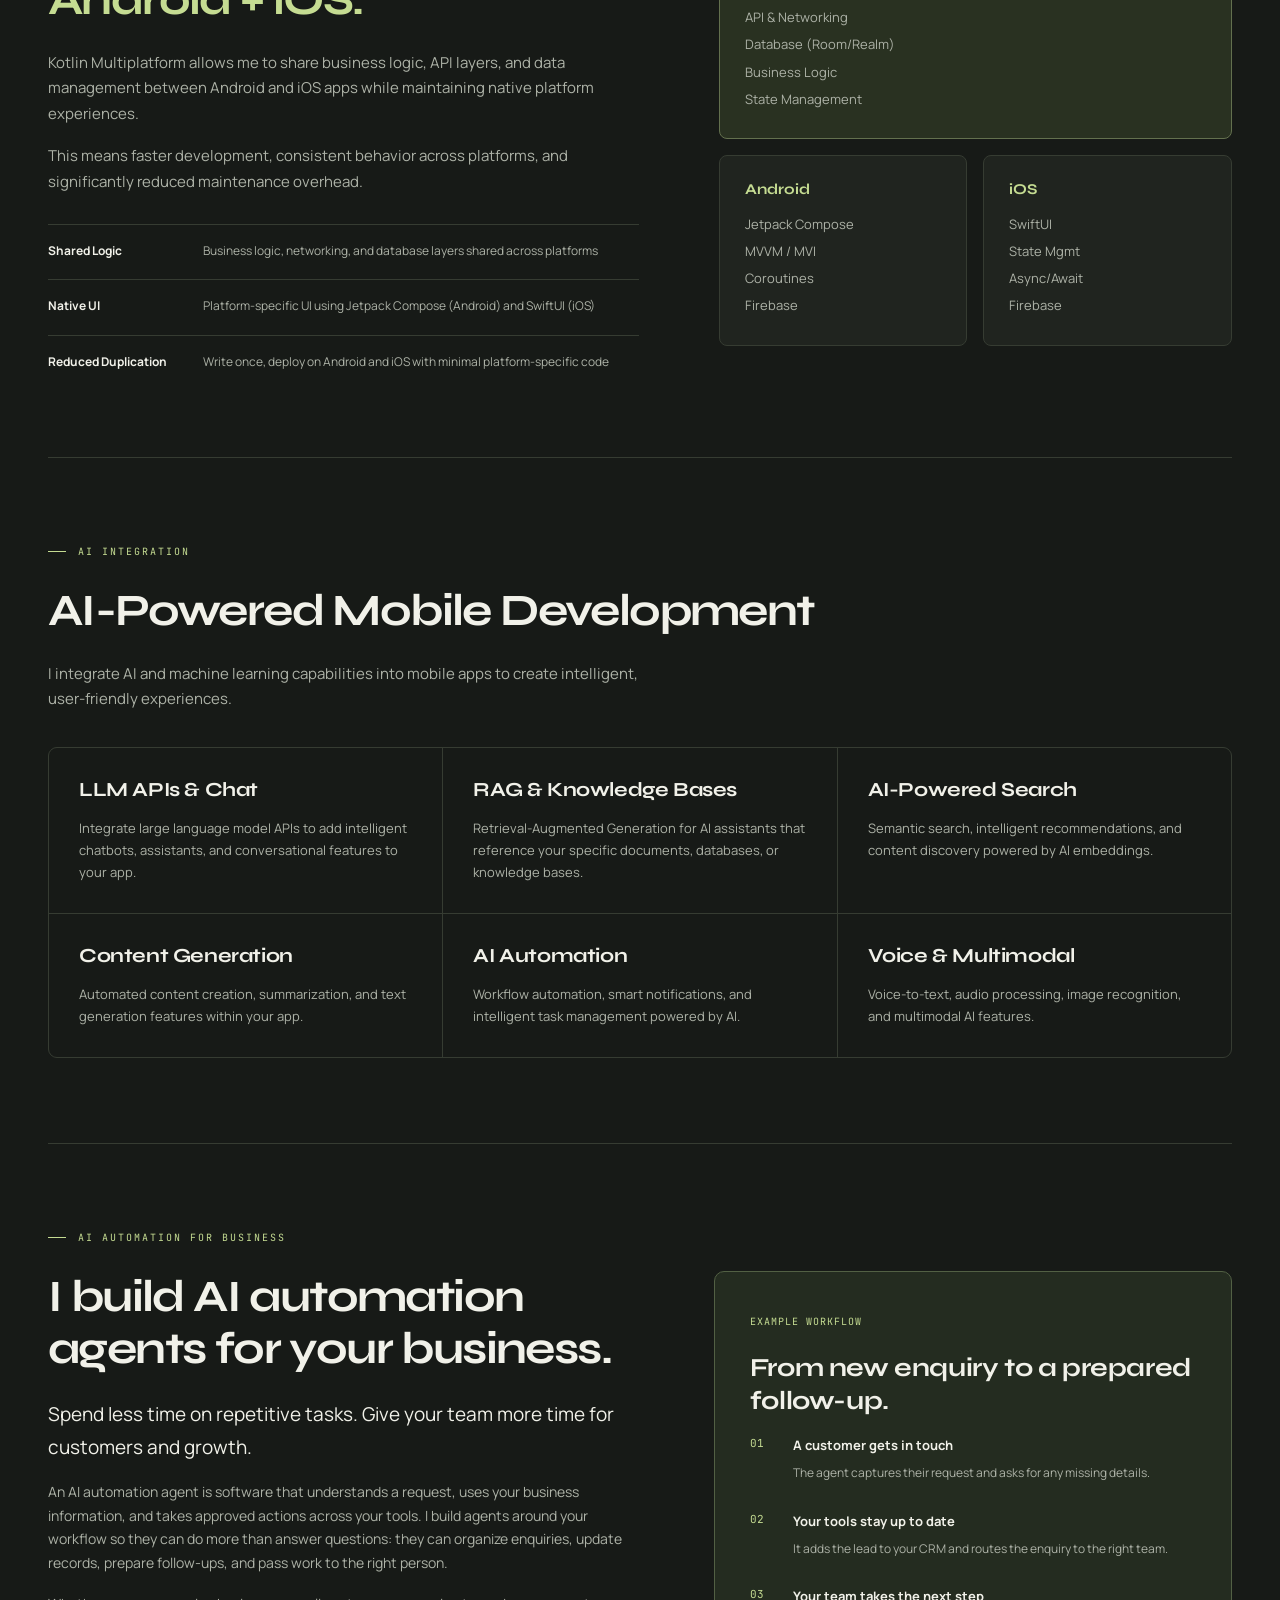
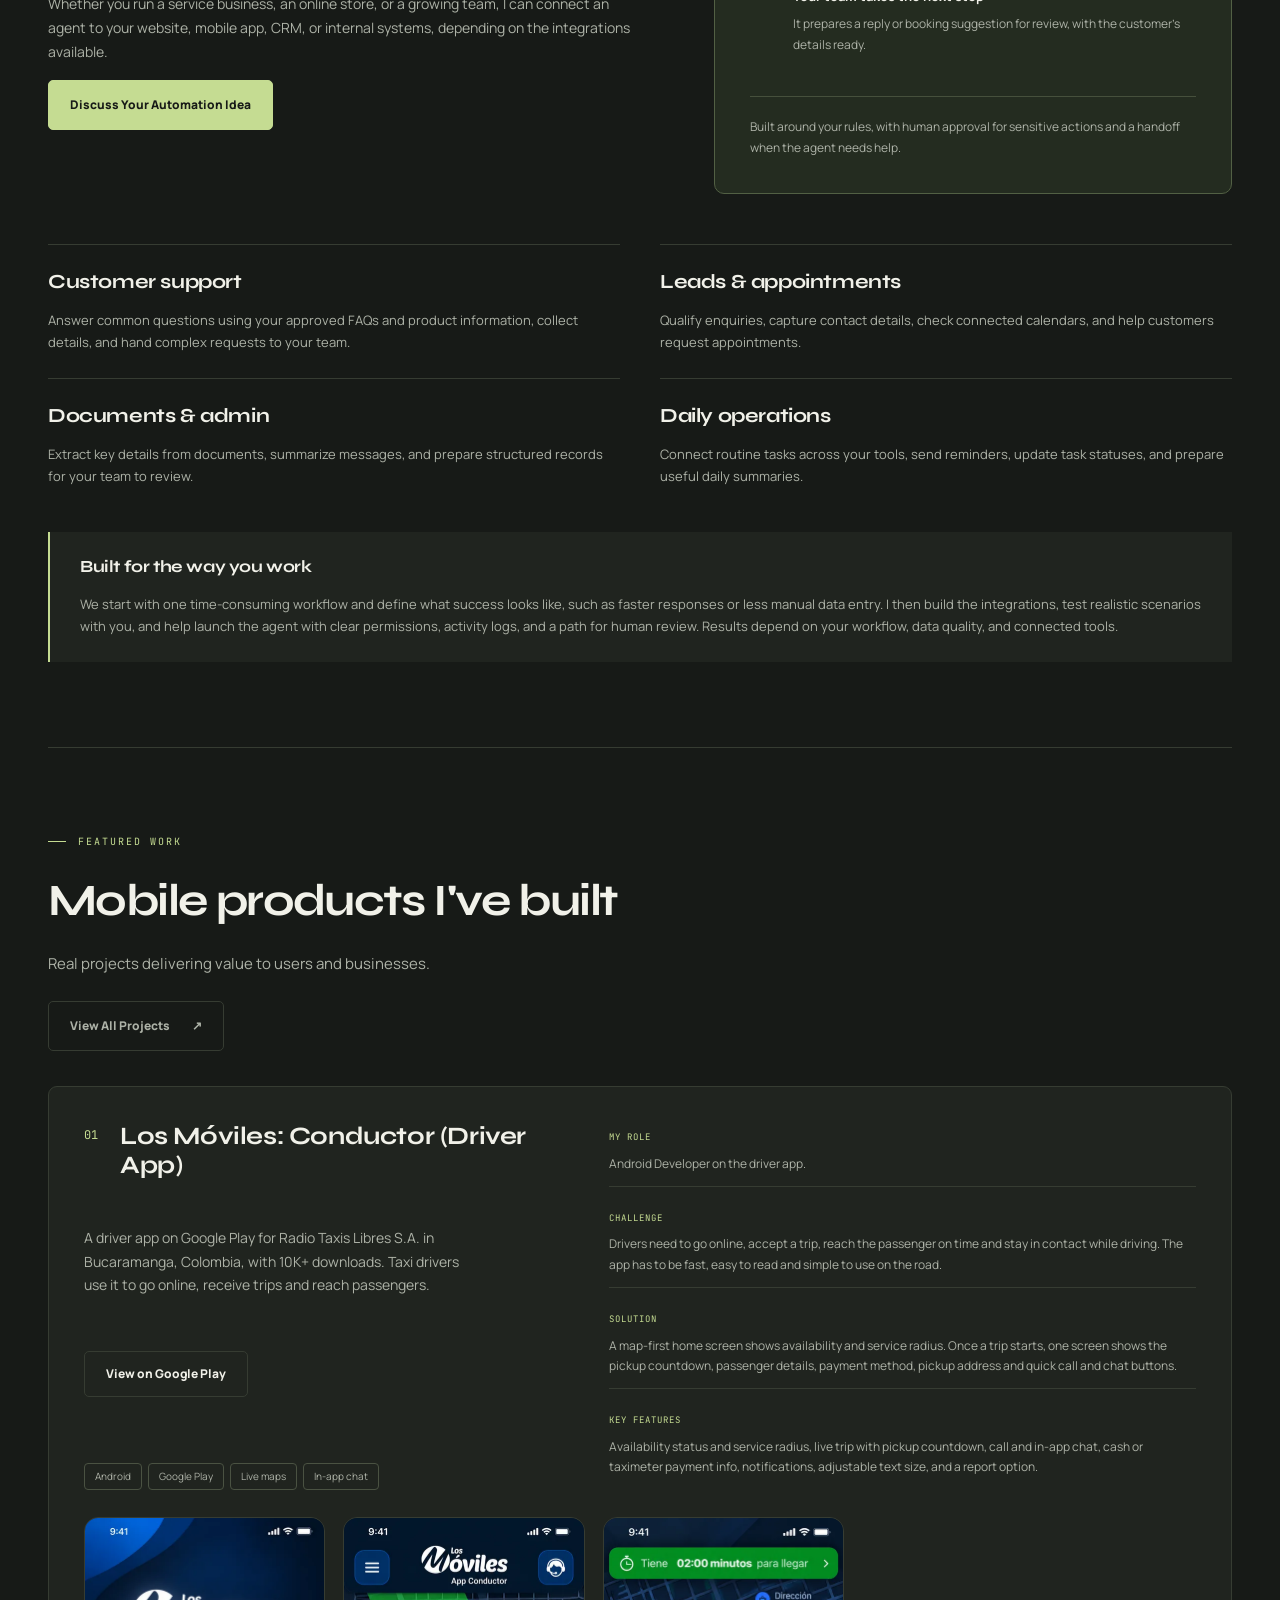
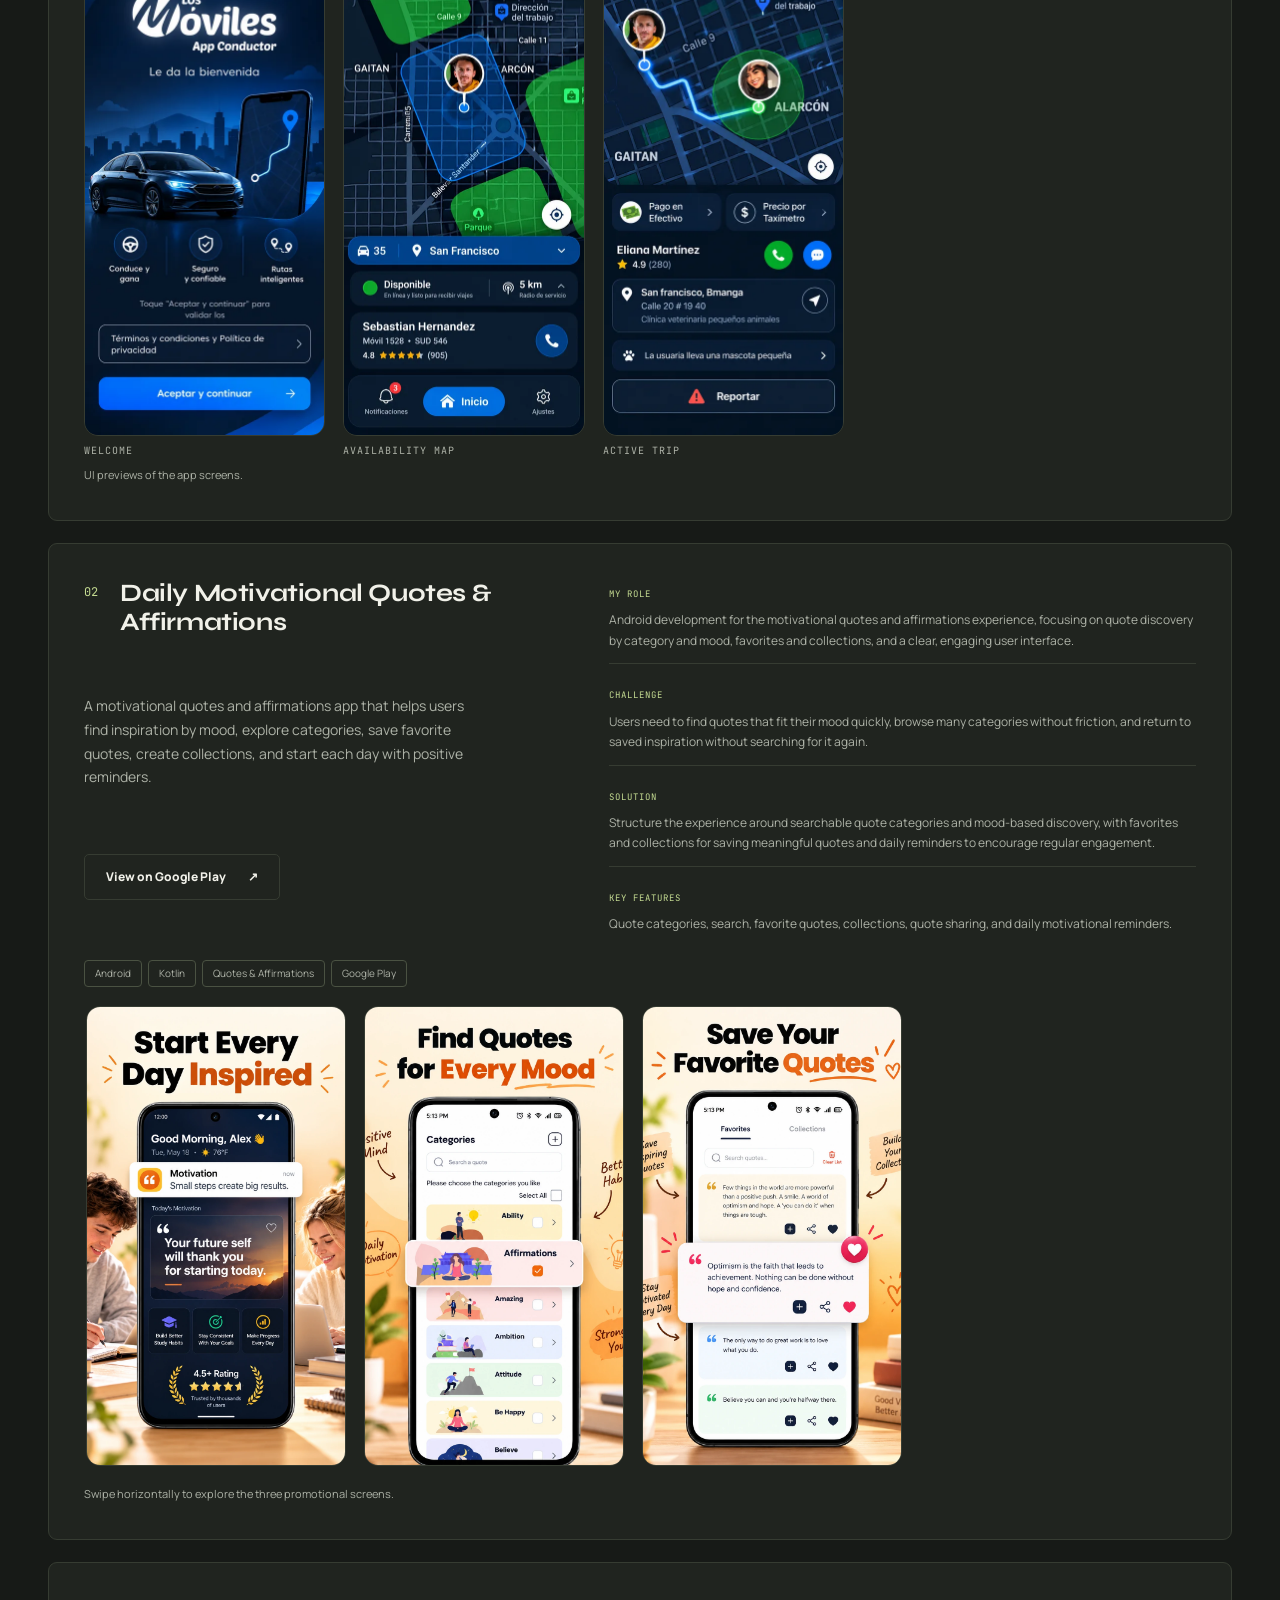
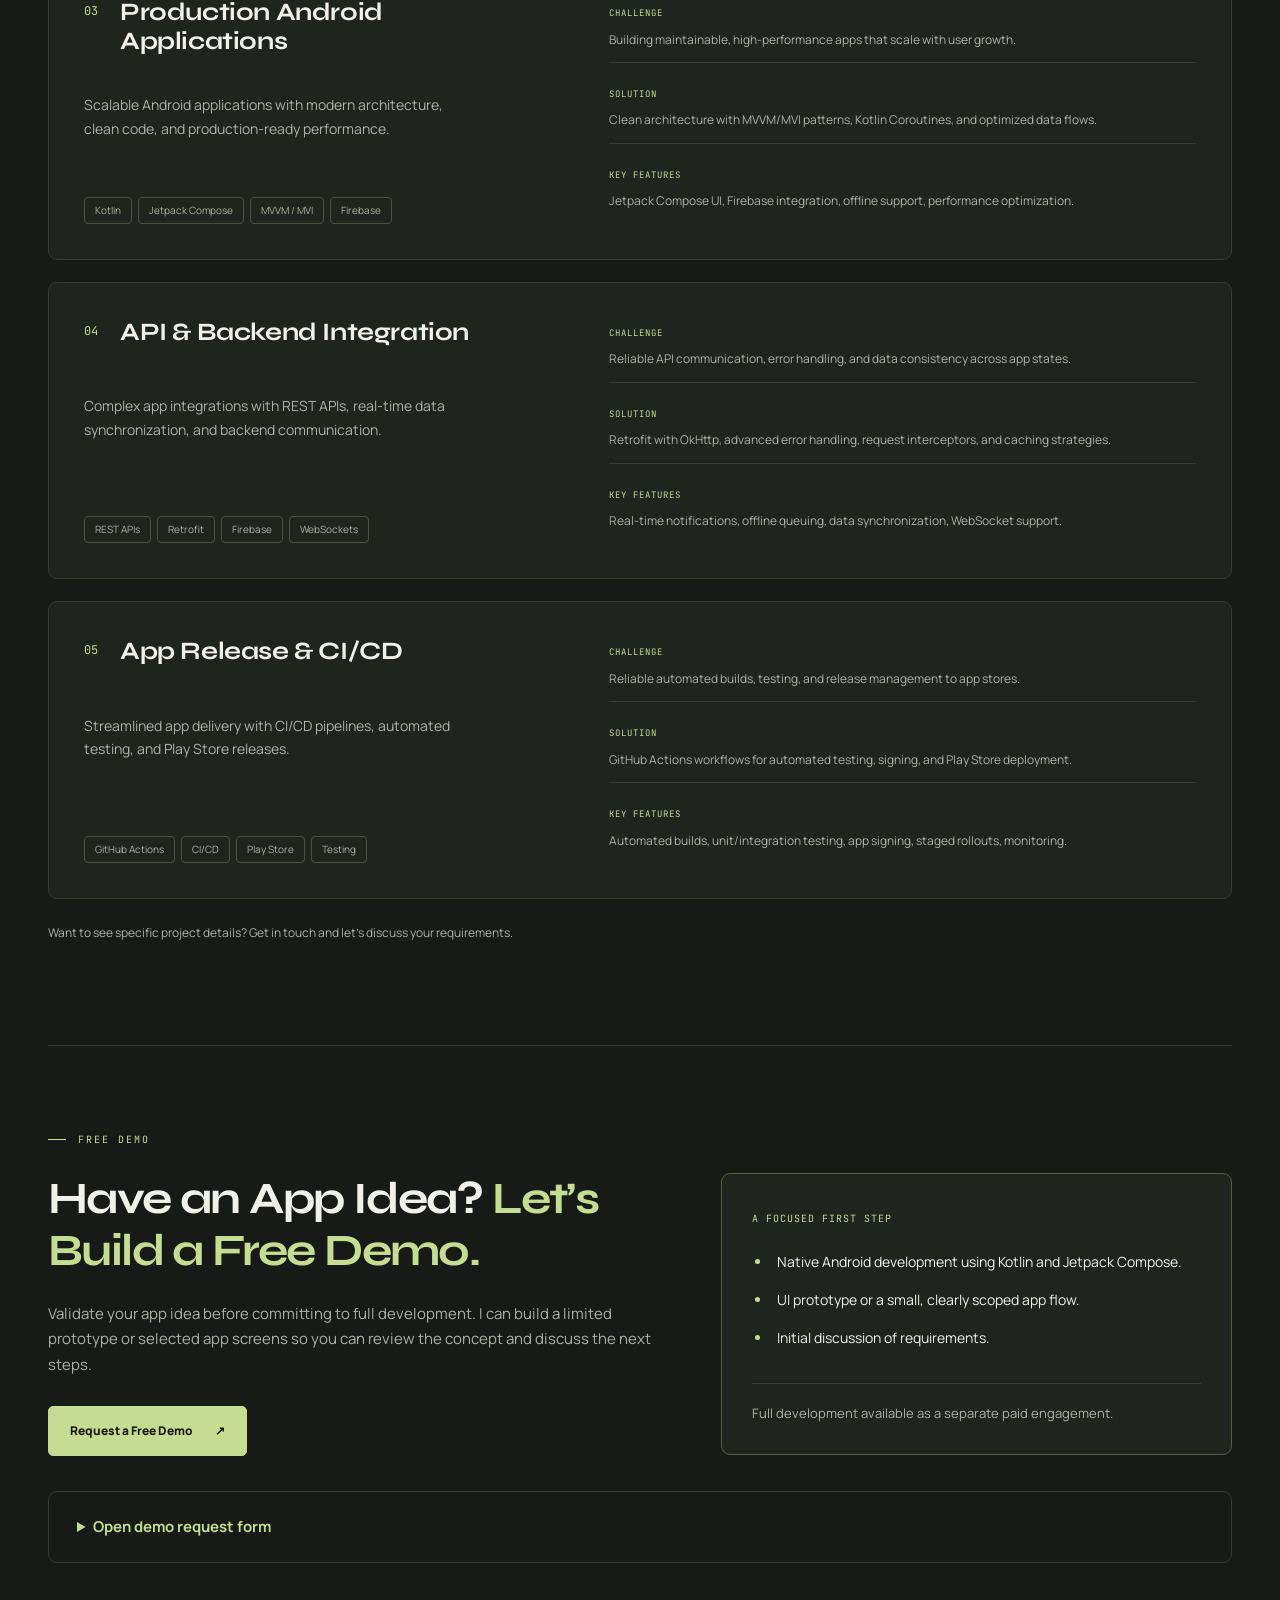
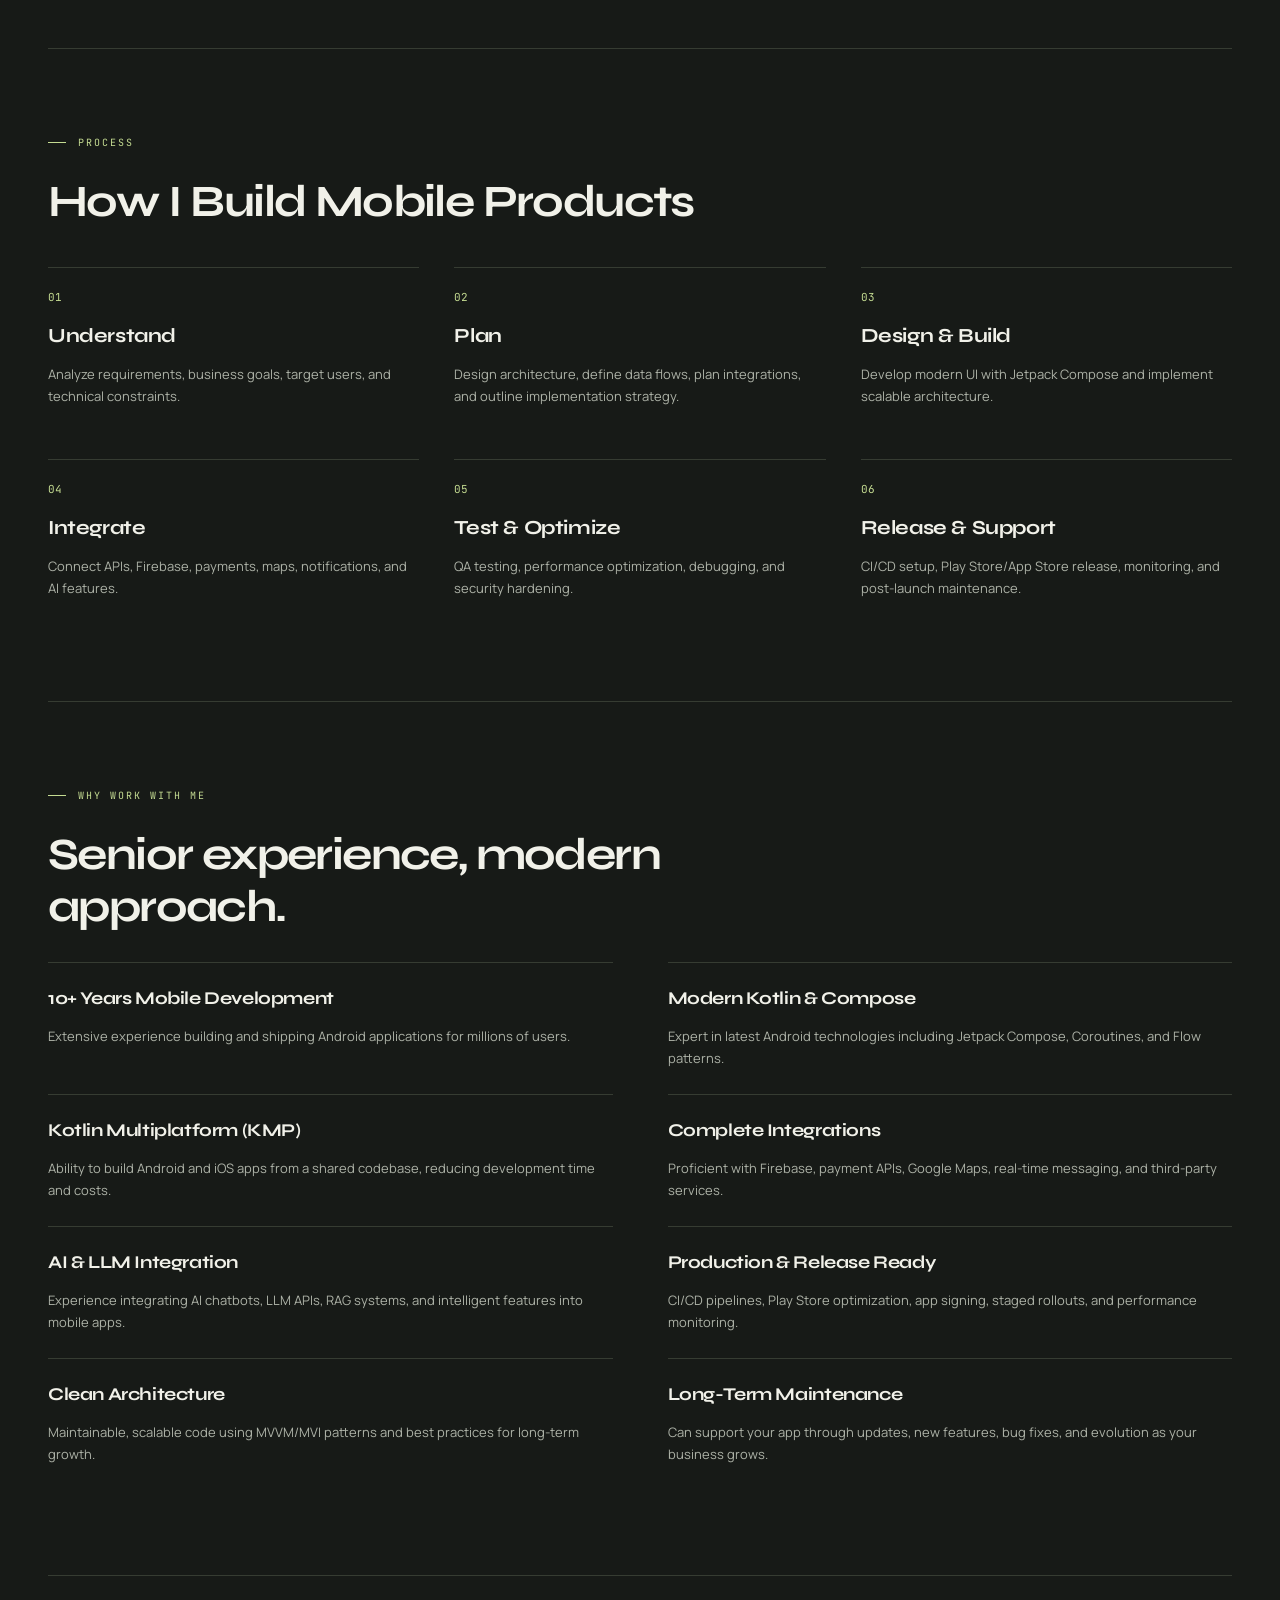
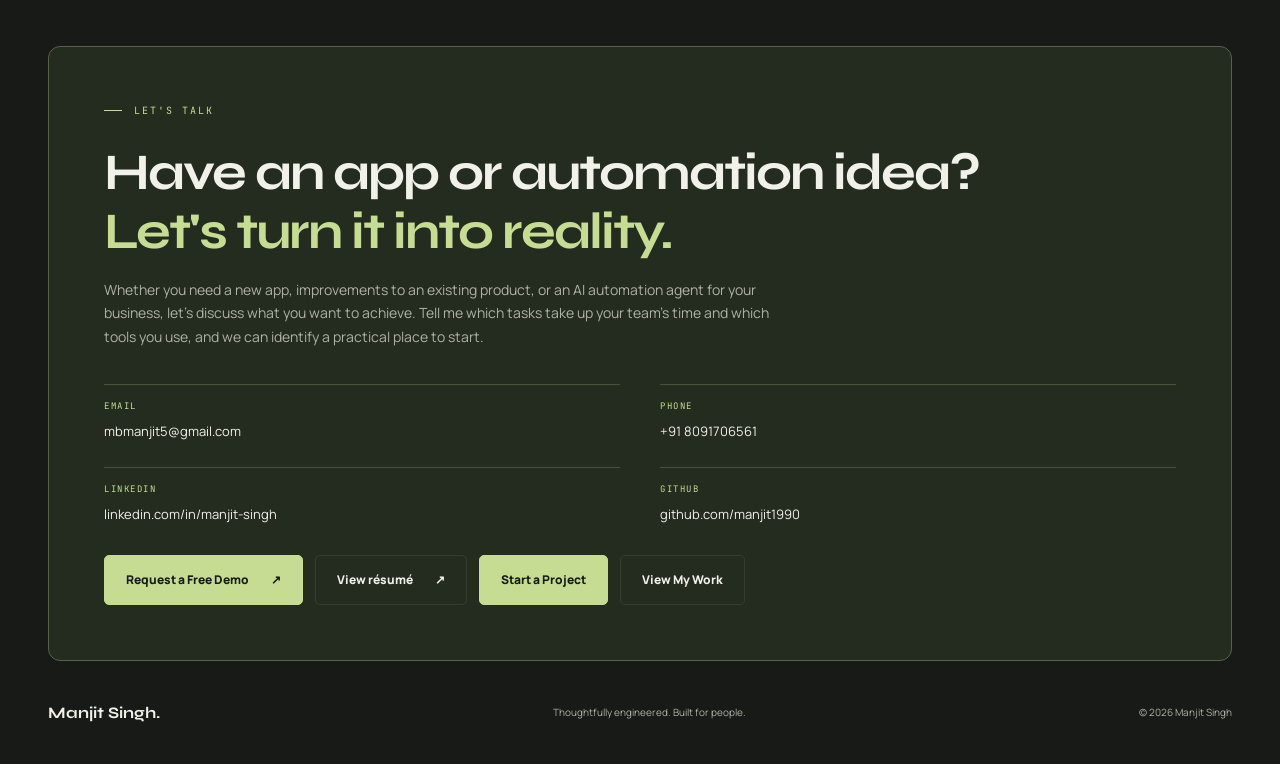
==== commit df2d7873: "Fix motivational quotes image filenames" ====
--- a/manjit-singh-portfolio/index.html
+++ b/manjit-singh-portfolio/index.html
@@ -502,11 +502,11 @@
                 <a href="assets/start-every-day-inspired.webp" target="_blank" rel="noopener noreferrer">
                   <img src="assets/start-every-day-inspired.webp" alt="Start Every Day Inspired: motivational quote, daily reminder, and goals on a phone mockup" loading="lazy" />
                 </a>
-                <a href="assets/find-quotes-every-mood.webp" target="_blank" rel="noopener noreferrer">
-                  <img src="assets/find-quotes-every-mood.webp" alt="Find Quotes for Every Mood: colorful quote categories and affirmations on a phone mockup" loading="lazy" />
+                <a href="assets/find_quotes_for_every_mood.webp" target="_blank" rel="noopener noreferrer">
+                  <img src="assets/find_quotes_for_every_mood.webp" alt="Find Quotes for Every Mood: colorful quote categories and affirmations on a phone mockup" loading="lazy" />
                 </a>
-                <a href="assets/save-favorite-quotes.webp" target="_blank" rel="noopener noreferrer">
-                  <img src="assets/save-favorite-quotes.webp" alt="Save Your Favorite Quotes: favorites and collections on a phone mockup" loading="lazy" />
+                <a href="assets/save_your_favorite_quotes.webp" target="_blank" rel="noopener noreferrer">
+                  <img src="assets/save_your_favorite_quotes.webp" alt="Save Your Favorite Quotes: favorites and collections on a phone mockup" loading="lazy" />
                 </a>
               </div>
               <p class="project-shots-note">Swipe horizontally to explore the three promotional screens.</p>
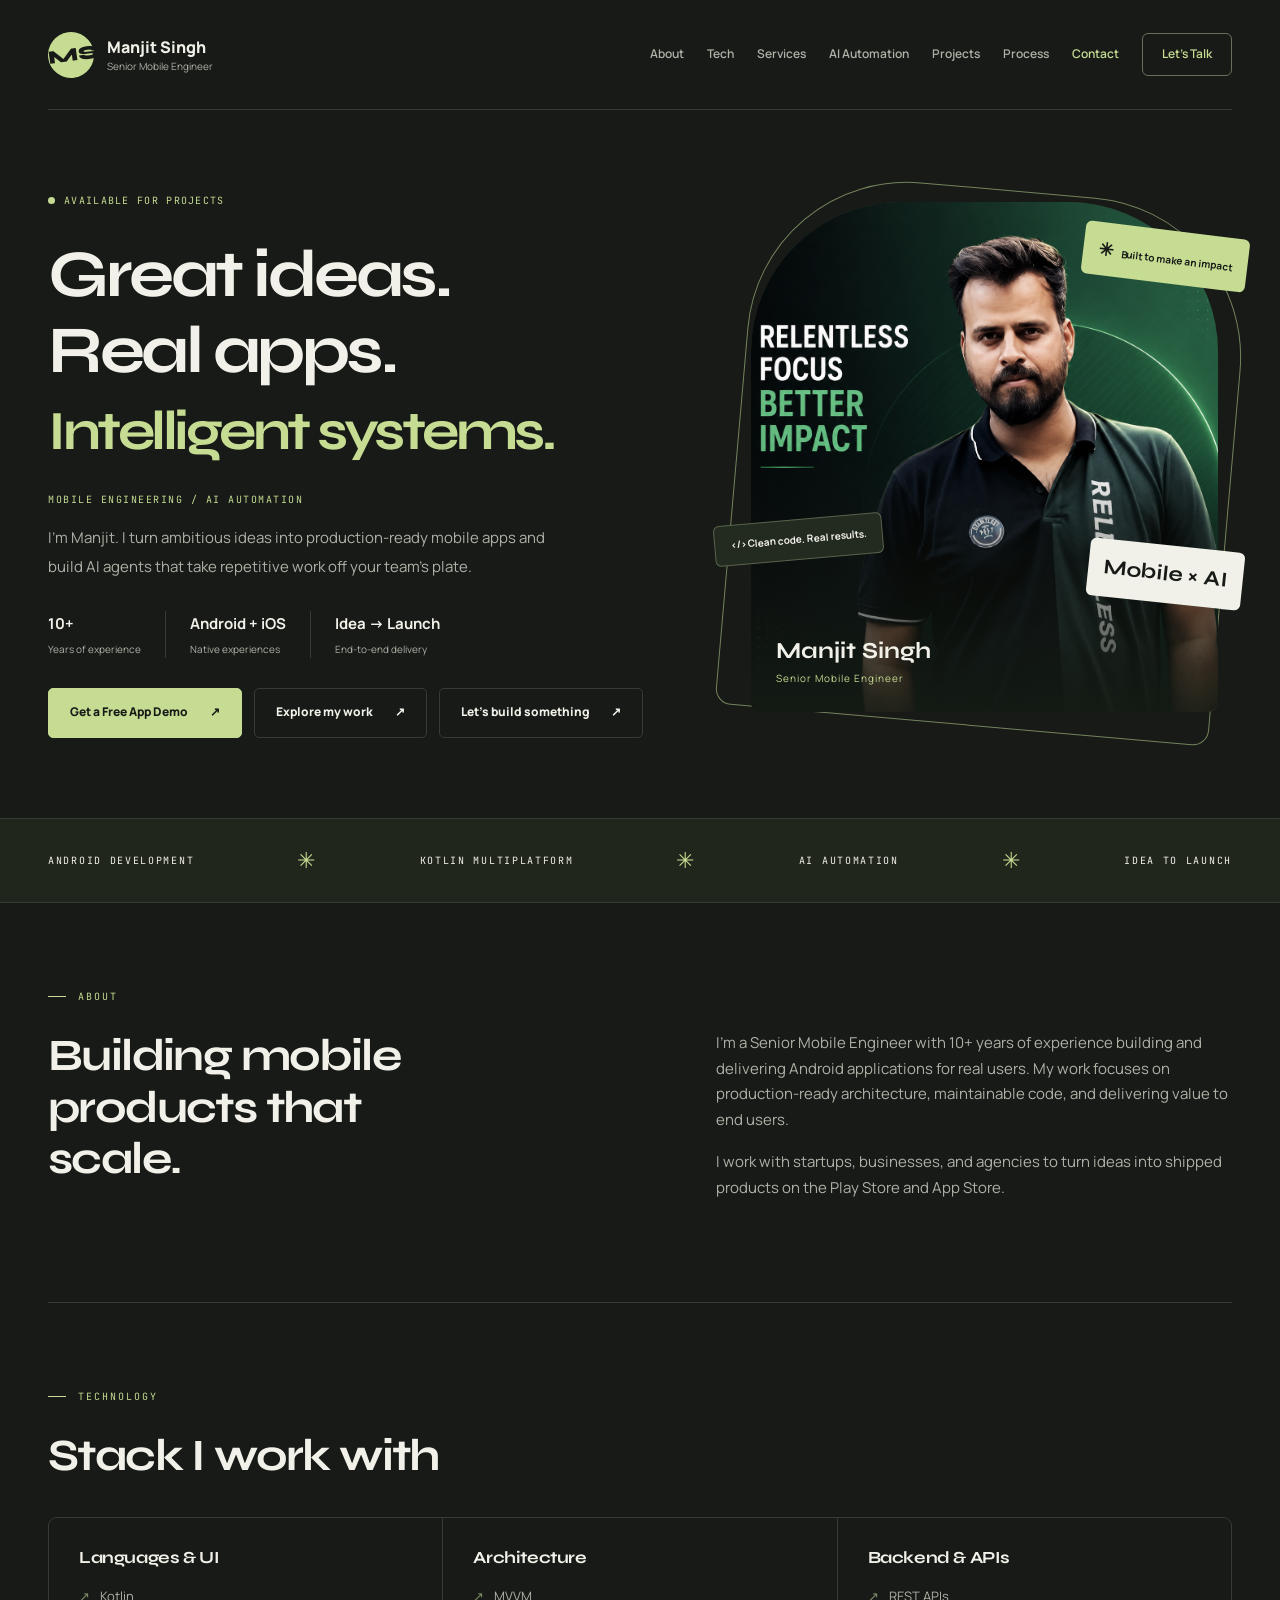
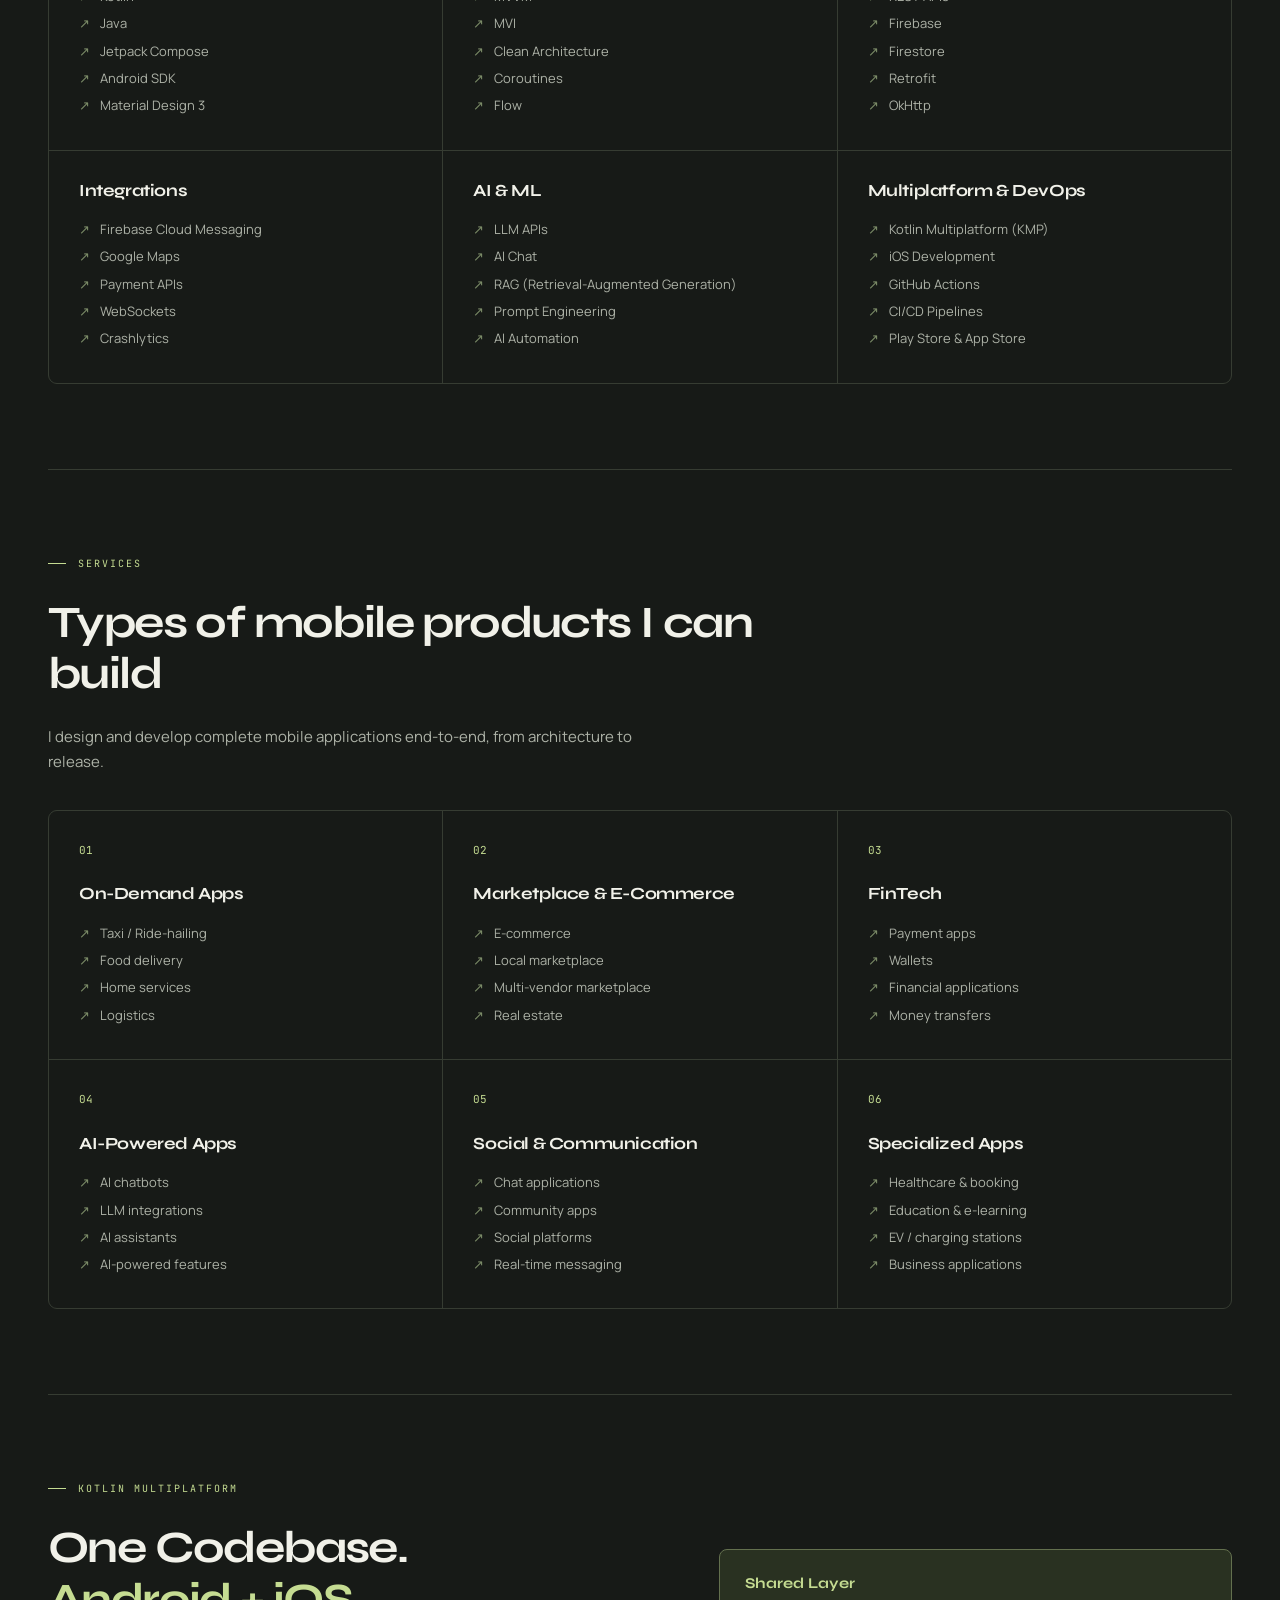
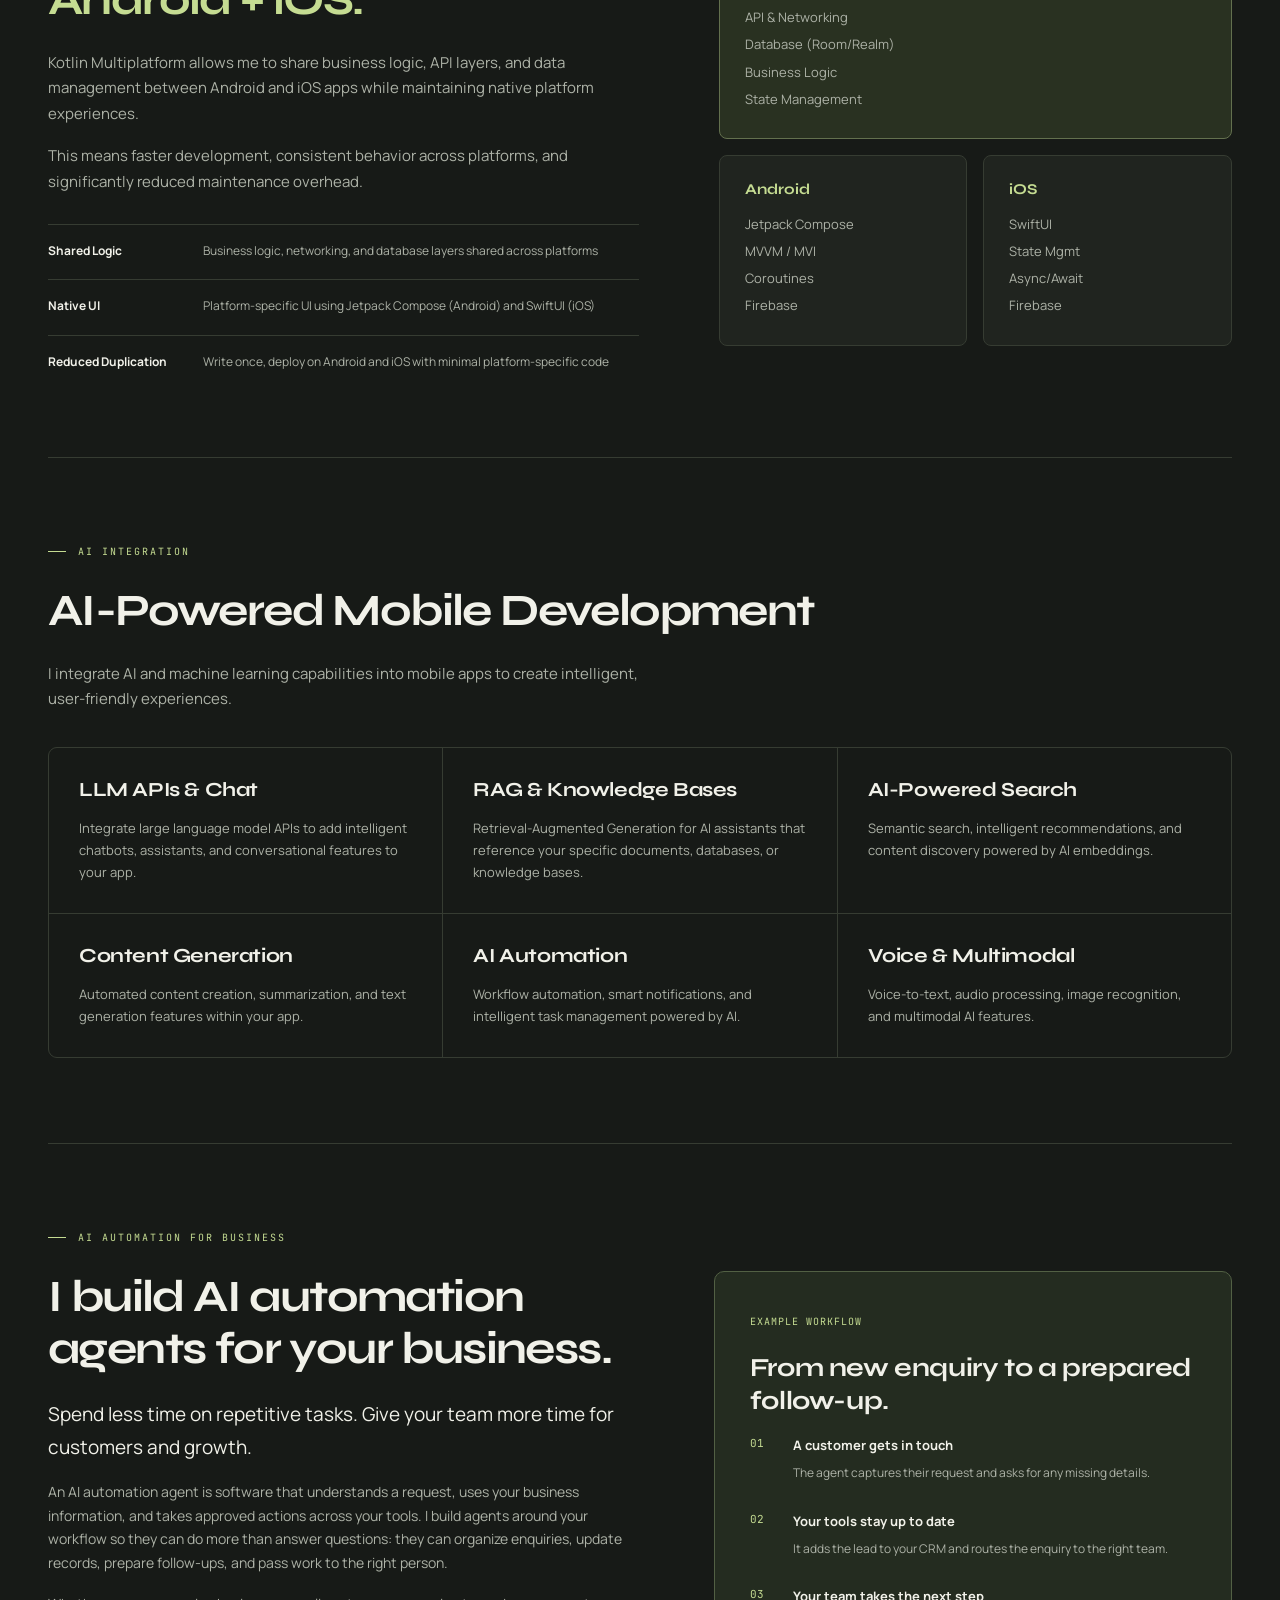
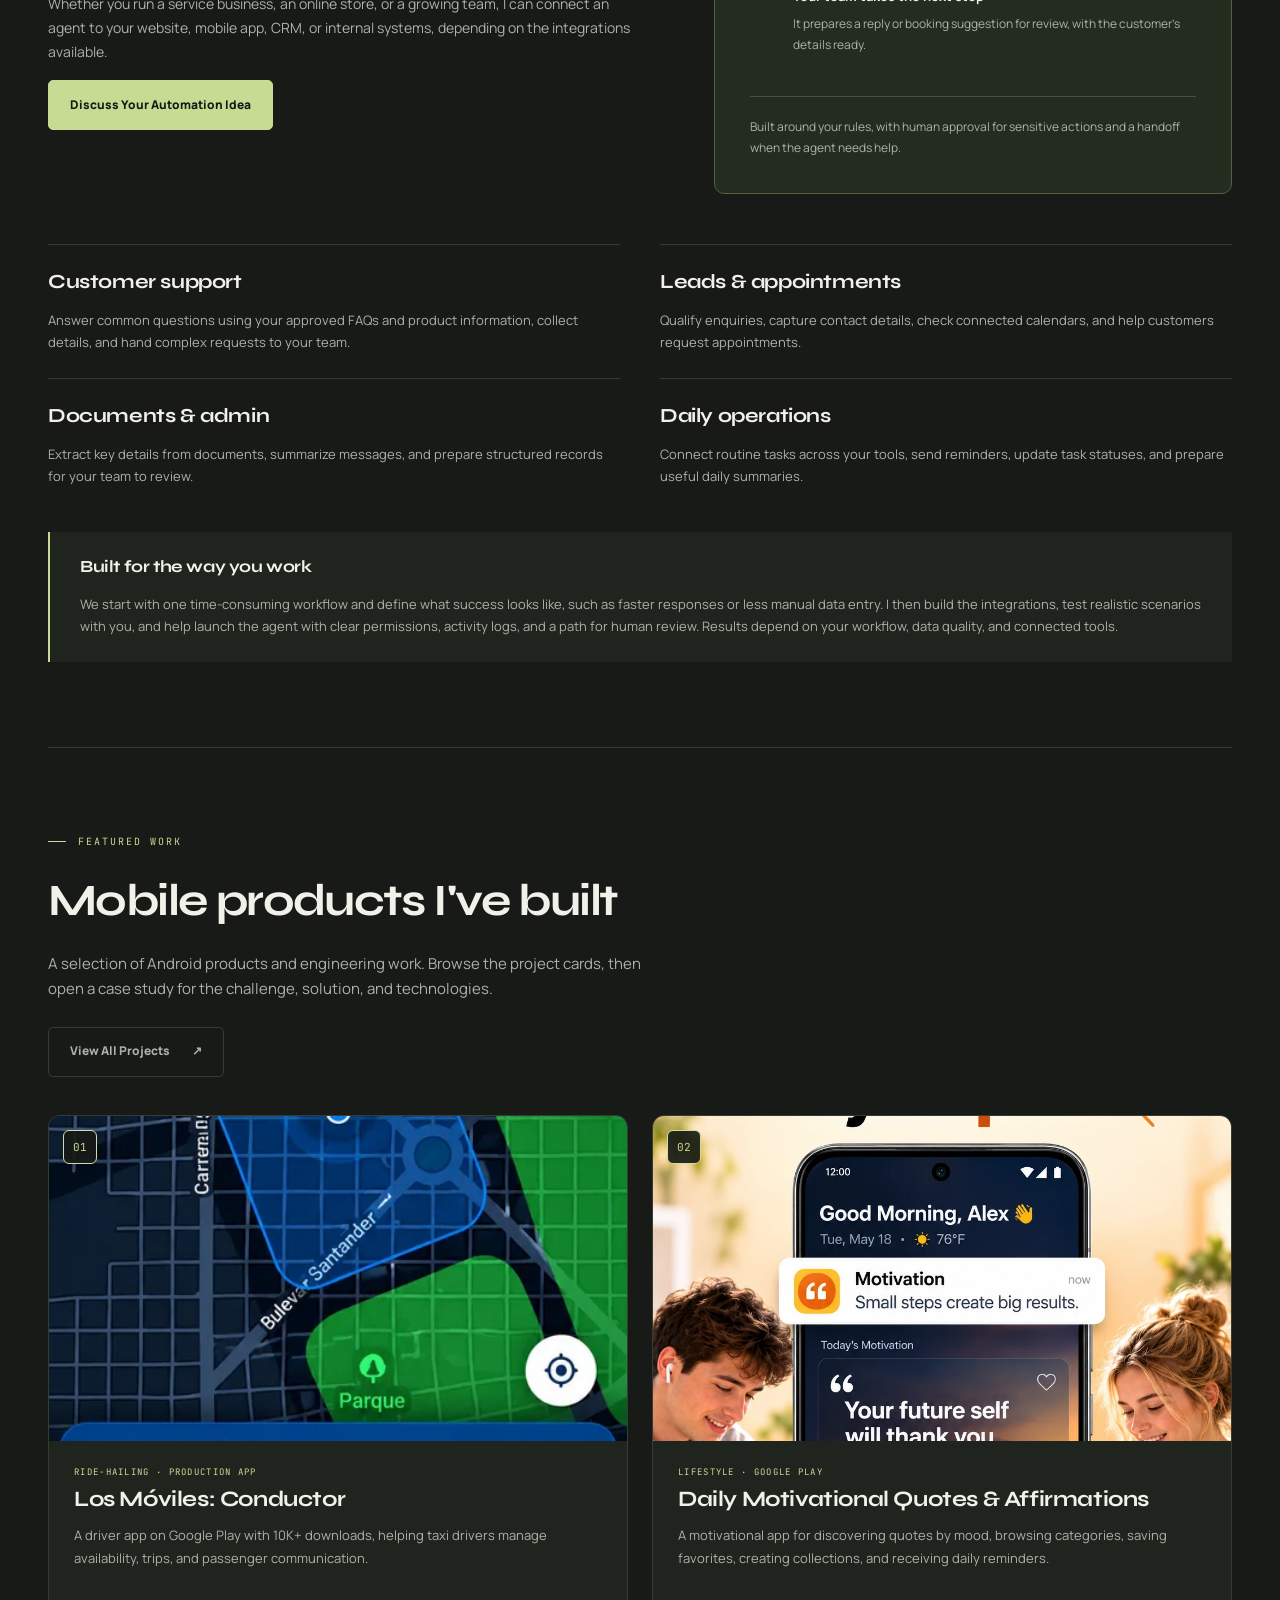
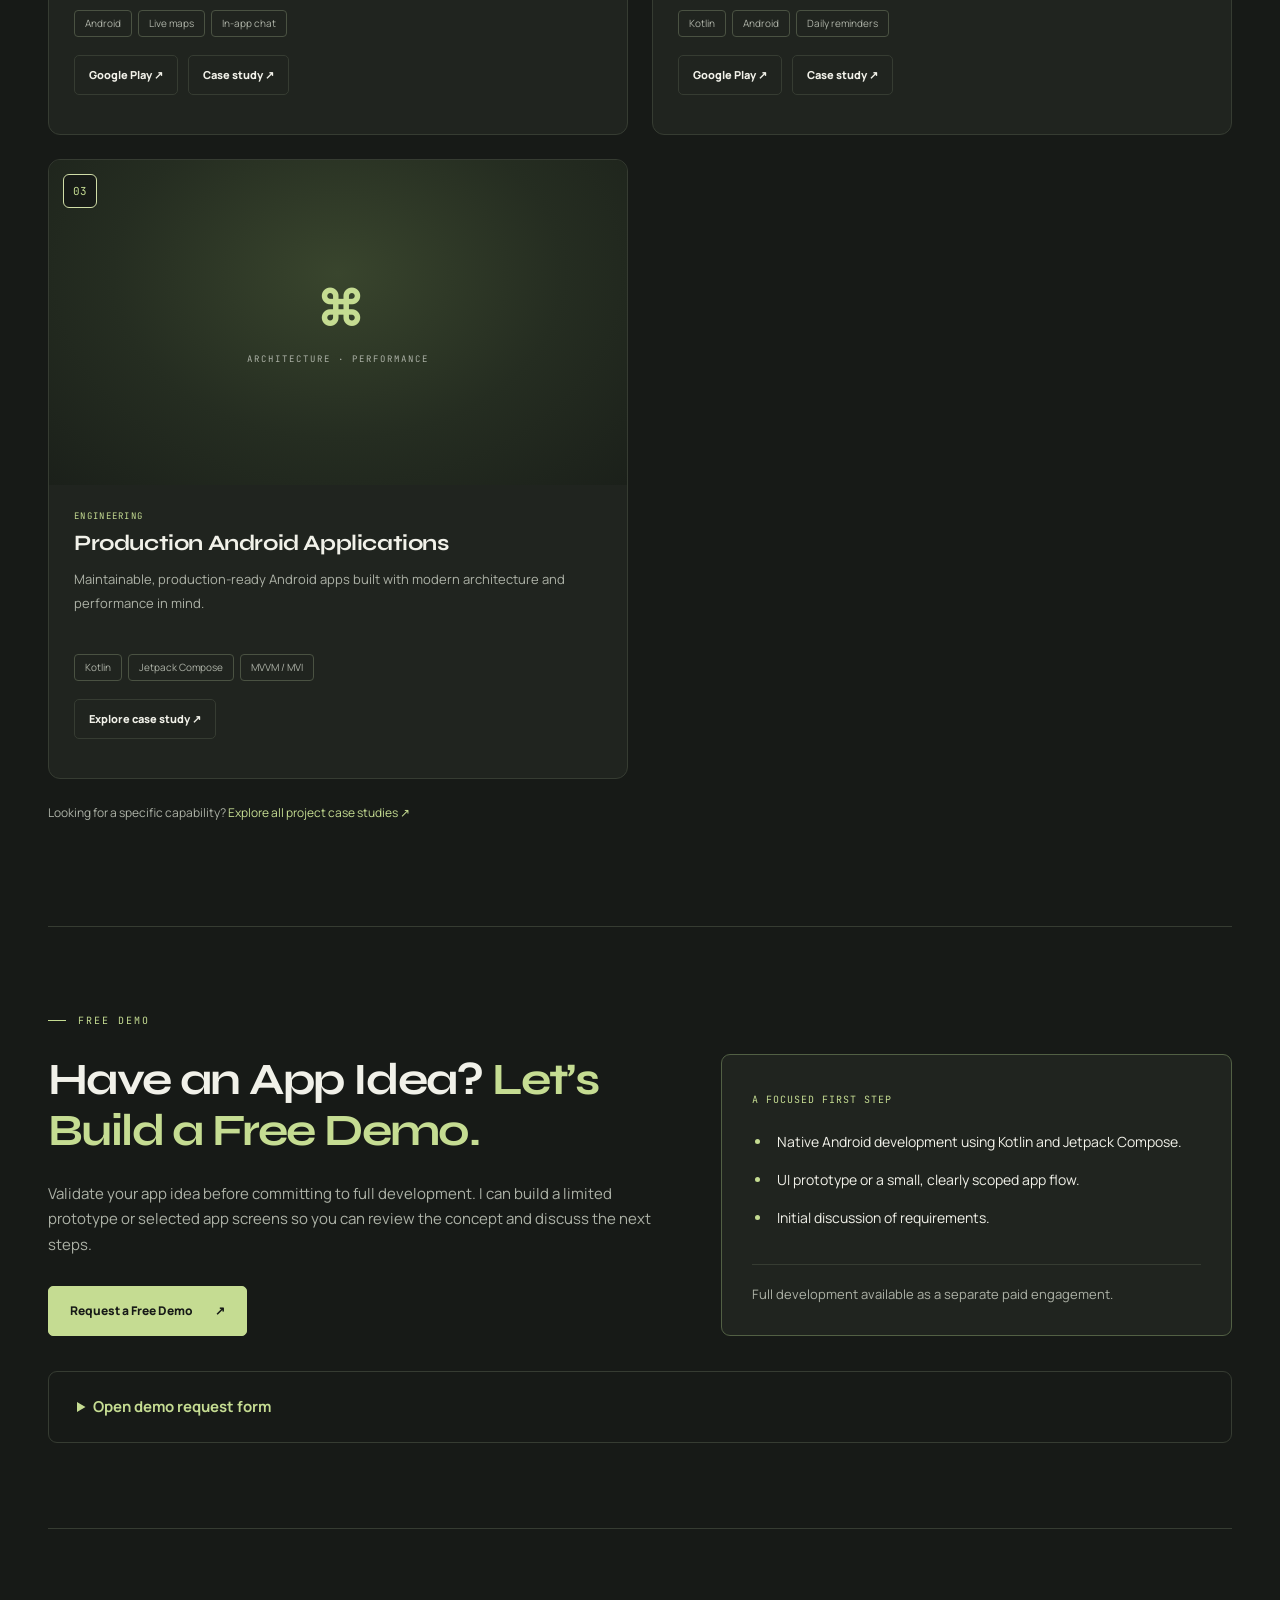
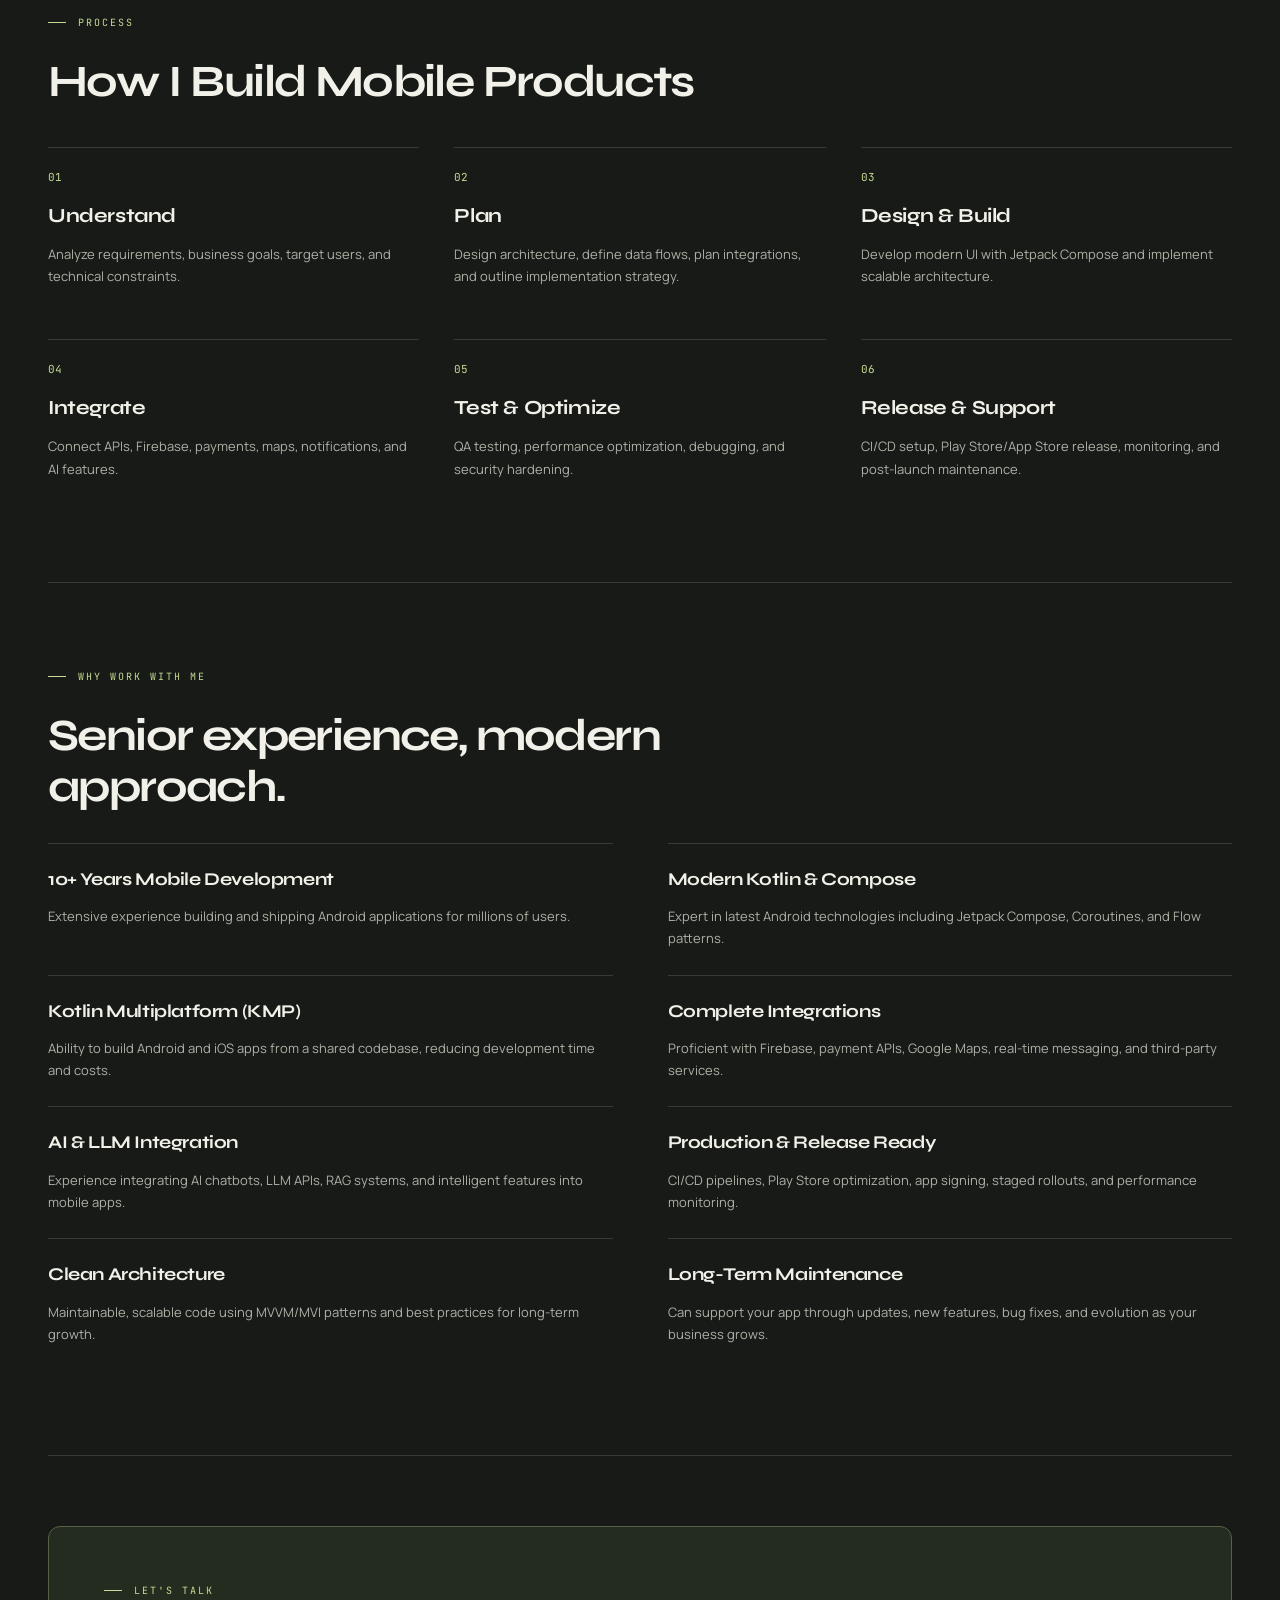
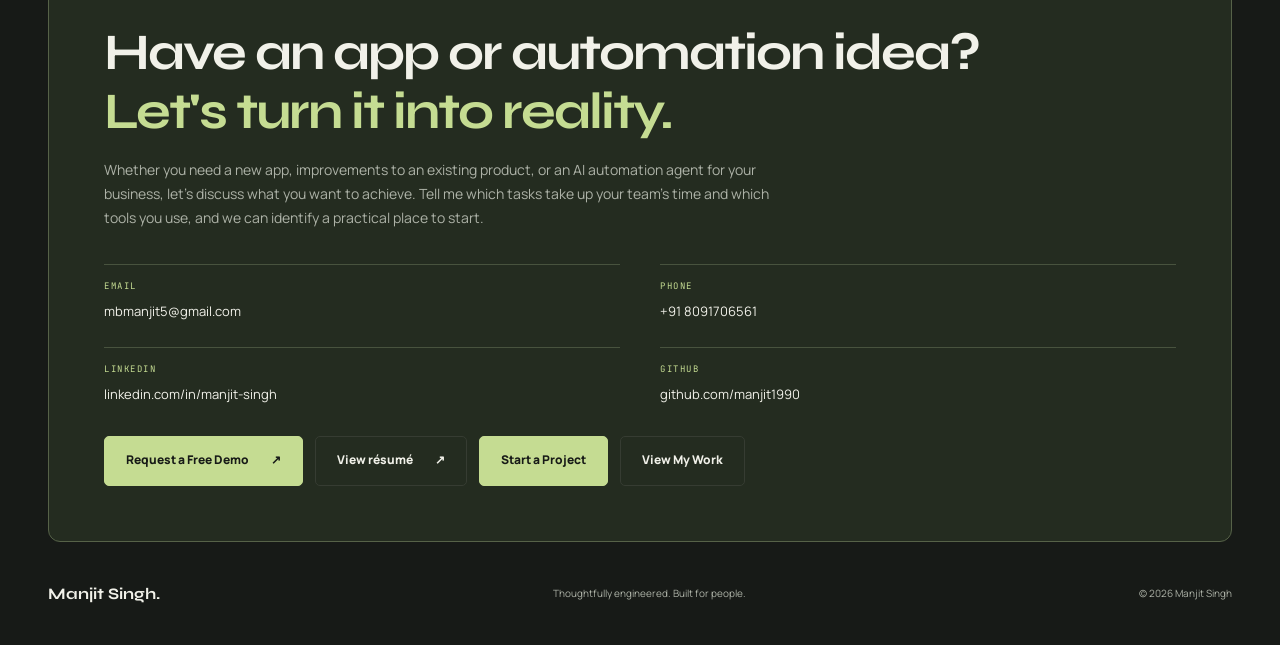
==== commit 4c9945d2: "Show featured work as compact responsive project grid" ====
--- a/manjit-singh-portfolio/index.html
+++ b/manjit-singh-portfolio/index.html
@@ -410,205 +410,53 @@
           <div class="section-label">Featured Work</div>
           <div class="projects-intro">
             <h2>Mobile products I've built</h2>
-            <p>Real projects delivering value to users and businesses.</p>
+            <p>A selection of Android products and engineering work. Browse the project cards, then open a case study for the challenge, solution, and technologies.</p>
             <p><a class="btn secondary" href="projects.html">View All Projects <span aria-hidden="true">↗</span></a></p>
           </div>
 
-          <div class="featured-projects">
-            <div class="project-card project-card--featured">
-              <div class="project-header">
-                <div class="project-number">01</div>
-                <h3>Los Móviles: Conductor (Driver App)</h3>
-              </div>
-              <p class="project-description">
-                A driver app on Google Play for Radio Taxis Libres S.A. in Bucaramanga, Colombia, with 10K+ downloads. Taxi drivers use it to go online, receive trips and reach passengers.
-              </p>
-              <a class="btn secondary project-link" href="https://play.google.com/store/apps/details?id=com.losmoviles.conductor" target="_blank" rel="noopener">View on Google Play</a>
-              <div class="project-details">
-                <div class="detail-item">
-                  <span class="detail-label">My Role</span>
-                  <p>Android Developer on the driver app.</p>
-                </div>
-                <div class="detail-item">
-                  <span class="detail-label">Challenge</span>
-                  <p>Drivers need to go online, accept a trip, reach the passenger on time and stay in contact while driving. The app has to be fast, easy to read and simple to use on the road.</p>
-                </div>
-                <div class="detail-item">
-                  <span class="detail-label">Solution</span>
-                  <p>A map-first home screen shows availability and service radius. Once a trip starts, one screen shows the pickup countdown, passenger details, payment method, pickup address and quick call and chat buttons.</p>
-                </div>
-                <div class="detail-item">
-                  <span class="detail-label">Key Features</span>
-                  <p>Availability status and service radius, live trip with pickup countdown, call and in-app chat, cash or taximeter payment info, notifications, adjustable text size, and a report option.</p>
-                </div>
-              </div>
-              <div class="project-tech">
-                <span>Android</span>
-                <span>Google Play</span>
-                <span>Live maps</span>
-                <span>In-app chat</span>
-              </div>
-              <div class="project-shots" aria-label="Los Móviles: Conductor app screens">
-                <figure>
-                  <img src="assets/los-moviles-welcome.webp" alt="Los Móviles driver app welcome screen with terms and an accept and continue button" width="480" height="1038" loading="lazy" />
-                  <figcaption>Welcome</figcaption>
-                </figure>
-                <figure>
-                  <img src="assets/los-moviles-home-map.webp" alt="Los Móviles driver app home screen with a zone map, available status and 5 km service radius" width="480" height="1038" loading="lazy" />
-                  <figcaption>Availability map</figcaption>
-                </figure>
-                <figure>
-                  <img src="assets/los-moviles-active-trip.webp" alt="Los Móviles driver app active trip screen with a pickup countdown, route, payment method and call and chat buttons" width="480" height="1038" loading="lazy" />
-                  <figcaption>Active trip</figcaption>
-                </figure>
-              </div>
-              <p class="project-shots-note">UI previews of the app screens.</p>
-            </div>
-
-            <div class="project-card project-card--featured project-card--quotes">
-              <div class="project-header">
-                <div class="project-number">02</div>
+          <div class="project-grid home-project-grid">
+            <article class="project-tile">
+              <a class="project-tile-media" href="assets/los-moviles-home-map.webp" target="_blank" rel="noopener noreferrer" aria-label="View Los Móviles driver app screenshot">
+                <img src="assets/los-moviles-home-map.webp" alt="Los Móviles driver app availability map and service area" loading="lazy" />
+                <span class="project-tile-number">01</span>
+              </a>
+              <div class="project-tile-body">
+                <p class="project-tile-kicker">Ride-hailing · Production app</p>
+                <h3>Los Móviles: Conductor</h3>
+                <p class="project-tile-summary">A driver app on Google Play with 10K+ downloads, helping taxi drivers manage availability, trips, and passenger communication.</p>
+                <div class="project-tech"><span>Android</span><span>Live maps</span><span>In-app chat</span></div>
+                <div class="project-tile-actions"><a class="btn secondary" href="https://play.google.com/store/apps/details?id=com.losmoviles.conductor" target="_blank" rel="noopener noreferrer">Google Play ↗</a><a class="btn secondary" href="projects.html">Case study ↗</a></div>
+              </div>
+            </article>
+
+            <article class="project-tile">
+              <a class="project-tile-media project-tile-media--portrait" href="assets/start-every-day-inspired.webp" target="_blank" rel="noopener noreferrer" aria-label="View motivational quotes app promotional screenshot">
+                <img src="assets/start-every-day-inspired.webp" alt="Daily motivational quotes app promotional screen" loading="lazy" />
+                <span class="project-tile-number">02</span>
+              </a>
+              <div class="project-tile-body">
+                <p class="project-tile-kicker">Lifestyle · Google Play</p>
                 <h3>Daily Motivational Quotes &amp; Affirmations</h3>
-              </div>
-              <p class="project-description">
-                A motivational quotes and affirmations app that helps users find inspiration by mood, explore categories, save favorite quotes, create collections, and start each day with positive reminders.
-              </p>
-              <a class="btn secondary project-link" href="https://play.google.com/store/apps/details?id=com.motivation.affirmations&amp;hl=en" target="_blank" rel="noopener noreferrer">View on Google Play <span aria-hidden="true">↗</span></a>
-              <div class="project-details">
-                <div class="detail-item">
-                  <span class="detail-label">My Role</span>
-                  <p>Android development for the motivational quotes and affirmations experience, focusing on quote discovery by category and mood, favorites and collections, and a clear, engaging user interface.</p>
-                </div>
-                <div class="detail-item">
-                  <span class="detail-label">Challenge</span>
-                  <p>Users need to find quotes that fit their mood quickly, browse many categories without friction, and return to saved inspiration without searching for it again.</p>
-                </div>
-                <div class="detail-item">
-                  <span class="detail-label">Solution</span>
-                  <p>Structure the experience around searchable quote categories and mood-based discovery, with favorites and collections for saving meaningful quotes and daily reminders to encourage regular engagement.</p>
-                </div>
-                <div class="detail-item">
-                  <span class="detail-label">Key Features</span>
-                  <p>Quote categories, search, favorite quotes, collections, quote sharing, and daily motivational reminders.</p>
-                </div>
-              </div>
-              <div class="project-tech">
-                <span>Android</span>
-                <span>Kotlin</span>
-                <span>Quotes &amp; Affirmations</span>
-                <span>Google Play</span>
-              </div>
-              <div class="quote-screenshots" aria-label="Daily Motivational Quotes promotional screenshots">
-                <a href="assets/start-every-day-inspired.webp" target="_blank" rel="noopener noreferrer">
-                  <img src="assets/start-every-day-inspired.webp" alt="Start Every Day Inspired: motivational quote, daily reminder, and goals on a phone mockup" loading="lazy" />
-                </a>
-                <a href="assets/find_quotes_for_every_mood.webp" target="_blank" rel="noopener noreferrer">
-                  <img src="assets/find_quotes_for_every_mood.webp" alt="Find Quotes for Every Mood: colorful quote categories and affirmations on a phone mockup" loading="lazy" />
-                </a>
-                <a href="assets/save_your_favorite_quotes.webp" target="_blank" rel="noopener noreferrer">
-                  <img src="assets/save_your_favorite_quotes.webp" alt="Save Your Favorite Quotes: favorites and collections on a phone mockup" loading="lazy" />
-                </a>
-              </div>
-              <p class="project-shots-note">Swipe horizontally to explore the three promotional screens.</p>
-            </div>
-
-            <div class="project-card">
-              <div class="project-header">
-                <div class="project-number">03</div>
+                <p class="project-tile-summary">A motivational app for discovering quotes by mood, browsing categories, saving favorites, creating collections, and receiving daily reminders.</p>
+                <div class="project-tech"><span>Kotlin</span><span>Android</span><span>Daily reminders</span></div>
+                <div class="project-tile-actions"><a class="btn secondary" href="https://play.google.com/store/apps/details?id=com.motivation.affirmations&amp;hl=en" target="_blank" rel="noopener noreferrer">Google Play ↗</a><a class="btn secondary" href="projects.html">Case study ↗</a></div>
+              </div>
+            </article>
+
+            <article class="project-tile project-tile--concept">
+              <div class="project-tile-visual"><span class="project-tile-number">03</span><span class="project-visual-icon">⌘</span><span class="project-visual-caption">Architecture · Performance</span></div>
+              <div class="project-tile-body">
+                <p class="project-tile-kicker">Engineering</p>
                 <h3>Production Android Applications</h3>
-              </div>
-              <p class="project-description">
-                Scalable Android applications with modern architecture, clean code, and production-ready performance.
-              </p>
-              <div class="project-details">
-                <div class="detail-item">
-                  <span class="detail-label">Challenge</span>
-                  <p>Building maintainable, high-performance apps that scale with user growth.</p>
-                </div>
-                <div class="detail-item">
-                  <span class="detail-label">Solution</span>
-                  <p>Clean architecture with MVVM/MVI patterns, Kotlin Coroutines, and optimized data flows.</p>
-                </div>
-                <div class="detail-item">
-                  <span class="detail-label">Key Features</span>
-                  <p>Jetpack Compose UI, Firebase integration, offline support, performance optimization.</p>
-                </div>
-              </div>
-              <div class="project-tech">
-                <span>Kotlin</span>
-                <span>Jetpack Compose</span>
-                <span>MVVM / MVI</span>
-                <span>Firebase</span>
-              </div>
-            </div>
-
-            <div class="project-card">
-              <div class="project-header">
-                <div class="project-number">04</div>
-                <h3>API & Backend Integration</h3>
-              </div>
-              <p class="project-description">
-                Complex app integrations with REST APIs, real-time data synchronization, and backend communication.
-              </p>
-              <div class="project-details">
-                <div class="detail-item">
-                  <span class="detail-label">Challenge</span>
-                  <p>Reliable API communication, error handling, and data consistency across app states.</p>
-                </div>
-                <div class="detail-item">
-                  <span class="detail-label">Solution</span>
-                  <p>Retrofit with OkHttp, advanced error handling, request interceptors, and caching strategies.</p>
-                </div>
-                <div class="detail-item">
-                  <span class="detail-label">Key Features</span>
-                  <p>Real-time notifications, offline queuing, data synchronization, WebSocket support.</p>
-                </div>
-              </div>
-              <div class="project-tech">
-                <span>REST APIs</span>
-                <span>Retrofit</span>
-                <span>Firebase</span>
-                <span>WebSockets</span>
-              </div>
-            </div>
-
-            <div class="project-card">
-              <div class="project-header">
-                <div class="project-number">05</div>
-                <h3>App Release & CI/CD</h3>
-              </div>
-              <p class="project-description">
-                Streamlined app delivery with CI/CD pipelines, automated testing, and Play Store releases.
-              </p>
-              <div class="project-details">
-                <div class="detail-item">
-                  <span class="detail-label">Challenge</span>
-                  <p>Reliable automated builds, testing, and release management to app stores.</p>
-                </div>
-                <div class="detail-item">
-                  <span class="detail-label">Solution</span>
-                  <p>GitHub Actions workflows for automated testing, signing, and Play Store deployment.</p>
-                </div>
-                <div class="detail-item">
-                  <span class="detail-label">Key Features</span>
-                  <p>Automated builds, unit/integration testing, app signing, staged rollouts, monitoring.</p>
-                </div>
-              </div>
-              <div class="project-tech">
-                <span>GitHub Actions</span>
-                <span>CI/CD</span>
-                <span>Play Store</span>
-                <span>Testing</span>
-              </div>
-            </div>
-          </div>
-
-          <div class="project-note">
-            <p>Want to see specific project details? Get in touch and let's discuss your requirements.</p>
-          </div>
-        </section>
-
-        <!-- FREE DEMO SECTION -->
+                <p class="project-tile-summary">Maintainable, production-ready Android apps built with modern architecture and performance in mind.</p>
+                <div class="project-tech"><span>Kotlin</span><span>Jetpack Compose</span><span>MVVM / MVI</span></div>
+                <div class="project-tile-actions"><a class="btn secondary" href="projects.html">Explore case study ↗</a></div>
+              </div>
+            </article>
+          </div>
+          <div class="project-note"><p>Looking for a specific capability? <a href="projects.html">Explore all project case studies ↗</a></p></div>
+        </section>
+
         <section id="free-demo" class="content-section container demo-section" aria-labelledby="demo-title">
           <div class="section-label">Free Demo</div>
           <div class="demo-layout">
--- a/manjit-singh-portfolio/style.css
+++ b/manjit-singh-portfolio/style.css
@@ -57,3 +57,45 @@
 #main-content .projects-intro .btn{margin-top:8px}
 @media(max-width:800px){.projects-page-hero{grid-template-columns:1fr;gap:28px;padding-block:45px}.projects-page-aside{padding:28px}.projects-page-aside:after{margin-top:22px}}
 @media(max-width:560px){.projects-page-hero h1{font-size:clamp(42px,11vw,56px)}.projects-page-aside{padding:24px}.projects-page-cta .contact-wrap{padding:30px 22px}}
+
+
+/* Responsive project-card grid */
+.project-grid{display:grid;grid-template-columns:repeat(2,minmax(0,1fr));gap:24px;margin-top:38px;align-items:start}
+.project-tile{min-width:0;overflow:hidden;border:1px solid var(--line);border-radius:12px;background:var(--card);transition:transform .2s,border-color .2s}
+.project-tile:hover{transform:translateY(-3px);border-color:#657553}
+.project-tile-media{position:relative;display:flex;align-items:center;justify-content:center;overflow:hidden;aspect-ratio:16/9;background:#242b21}
+.project-tile-media img{width:100%;height:100%;object-fit:cover;transition:transform .25s}
+.project-tile-media:hover img{transform:scale(1.025)}
+.project-tile-media--portrait{aspect-ratio:16/9}
+.project-tile-media--portrait img{object-fit:cover;object-position:center 28%}
+.project-tile-number{position:absolute;top:14px;left:14px;z-index:1;display:grid;place-items:center;width:34px;height:34px;border:1px solid #d0dda7;background:#171a17e8;color:var(--primary);border-radius:6px;font:11px var(--mono)}
+.project-tile-body{padding:25px}
+.project-tile-kicker{margin:0 0 9px;color:var(--primary);font:9px var(--mono);letter-spacing:1.3px;text-transform:uppercase}
+.project-tile h3{font-size:22px;margin-bottom:12px}
+.project-tile-summary{font-size:13px;line-height:1.8;min-height:68px;margin-bottom:18px}
+.project-tile .project-tech{align-content:start;margin:0 0 18px}
+.project-tile-actions{display:flex;flex-wrap:wrap;gap:10px;margin-bottom:14px}
+.project-tile-actions .btn{min-height:40px;padding:9px 14px;font-size:11px}
+.project-case-study{border-top:1px solid var(--line);margin-top:16px;padding-top:13px}
+.project-case-study summary{cursor:pointer;list-style:none;color:var(--primary);font-size:12px;font-weight:800;display:flex;justify-content:space-between;align-items:center;gap:12px}
+.project-case-study summary::-webkit-details-marker{display:none}
+.project-case-study summary:after{content:'+';font-size:19px;font-weight:400}
+.project-case-study[open] summary:after{content:'−'}
+.project-case-content{padding-top:18px}
+.project-case-content .detail-item{padding-bottom:14px;margin-bottom:14px}
+.project-case-content .detail-item p{font-size:12px;line-height:1.8}
+.project-case-content .project-shots{grid-template-columns:repeat(3,minmax(0,1fr));gap:10px;margin-top:18px}
+.project-case-content .project-shots img{border-radius:8px}
+.project-case-content .project-shots figcaption{font-size:8px;letter-spacing:.5px}
+.project-case-content .quote-screenshots{gap:10px;margin-top:18px}
+.project-case-content .quote-screenshots a{flex-basis:31%;min-width:0;max-width:none}
+.project-case-content .quote-screenshots img{aspect-ratio:9/16;object-fit:cover}
+.project-tile--concept .project-tile-visual{position:relative;display:flex;align-items:center;justify-content:center;flex-direction:column;gap:14px;aspect-ratio:16/9;background:radial-gradient(ellipse at 50% 35%,#39452d 0%,#252d21 55%,#1b201a 100%);color:var(--primary);overflow:hidden}
+.project-tile-visual--api{background:radial-gradient(ellipse at 50% 35%,#293b49 0%,#222a2c 58%,#1b201a 100%)}
+.project-tile-visual--release{background:radial-gradient(ellipse at 50% 35%,#4a3b2a 0%,#2b2920 58%,#1b201a 100%)}
+.project-visual-icon{font:700 48px var(--display);letter-spacing:-3px}
+.project-visual-caption{font:9px var(--mono);letter-spacing:2px;text-transform:uppercase;color:var(--muted)}
+.project-note a{color:var(--primary);text-decoration:none}
+.project-note a:hover{text-decoration:underline}
+@media(max-width:760px){.project-grid{grid-template-columns:1fr;gap:18px}.project-tile-summary{min-height:0}.project-tile-body{padding:22px}.project-tile h3{font-size:21px}}
+@media(max-width:560px){.project-case-content .project-shots{grid-template-columns:repeat(3,minmax(125px,1fr));overflow-x:auto}.project-case-content .quote-screenshots a{flex-basis:65%;min-width:155px}}
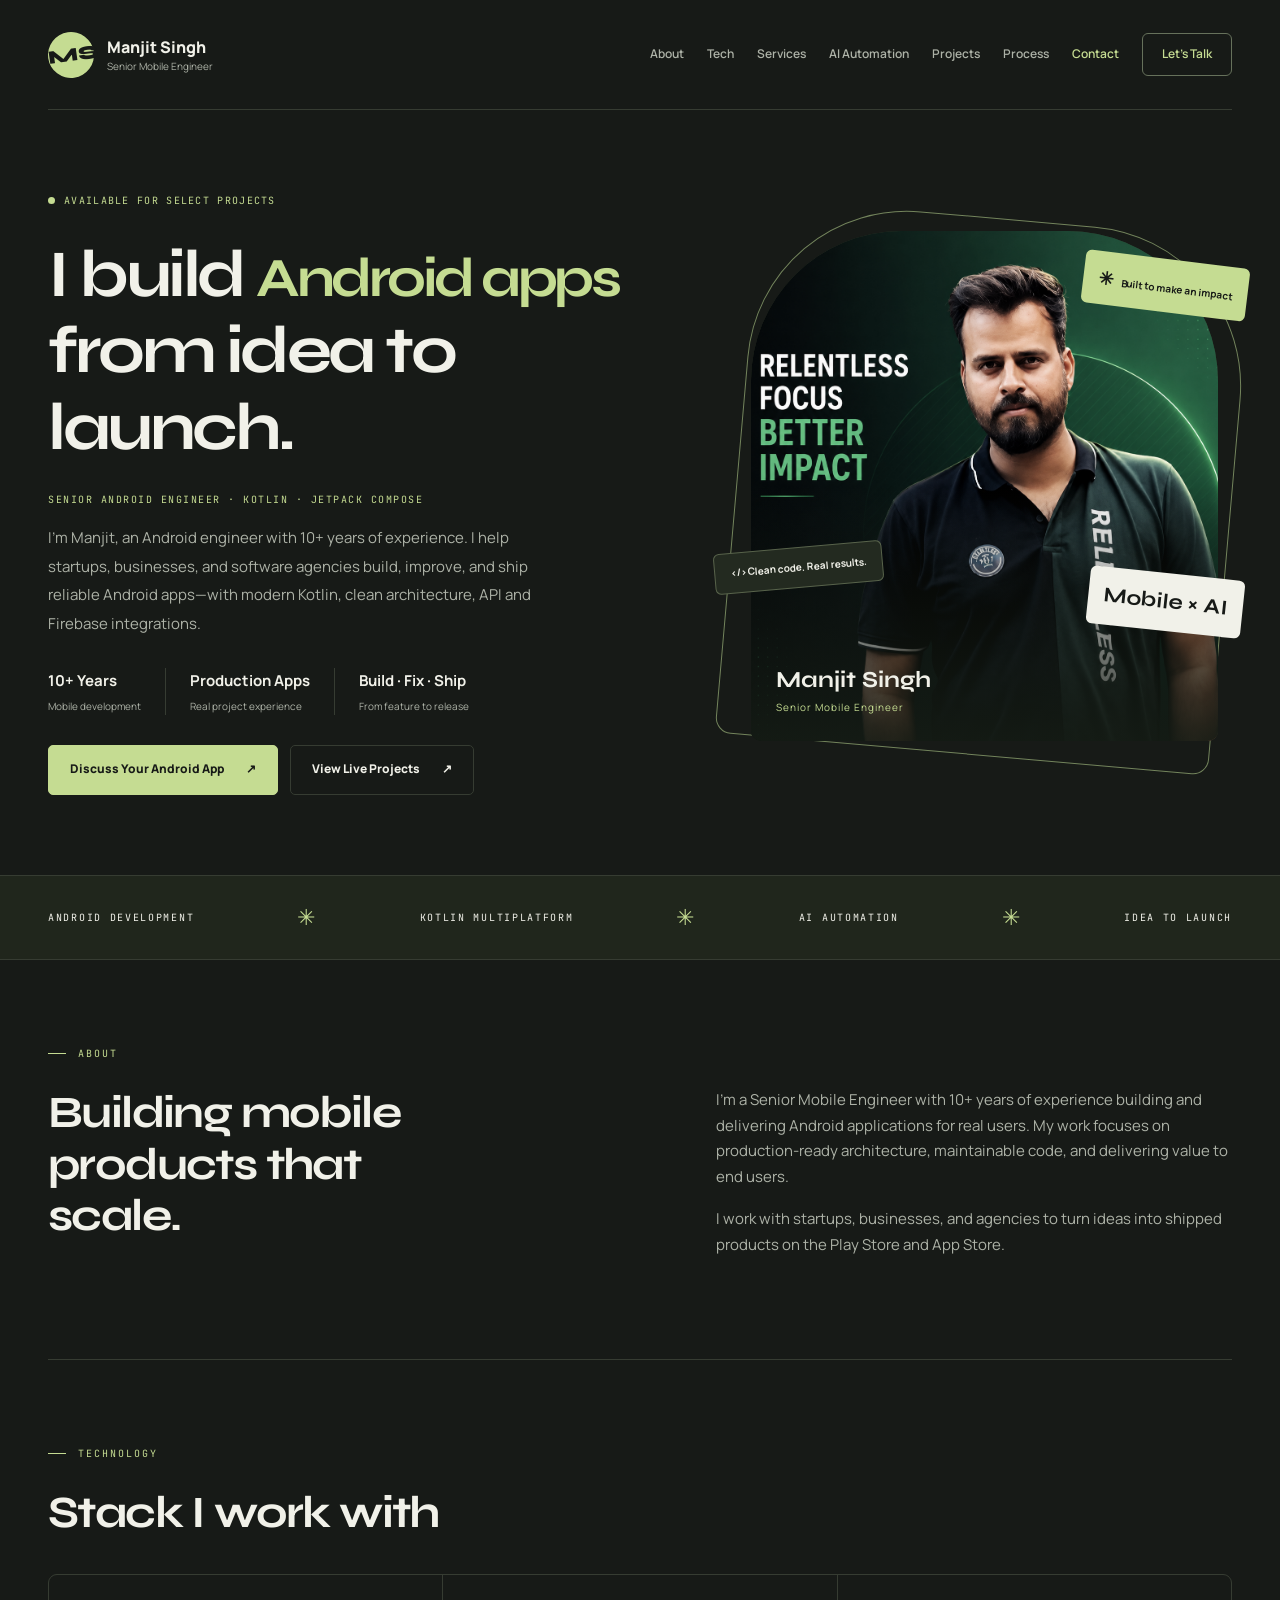
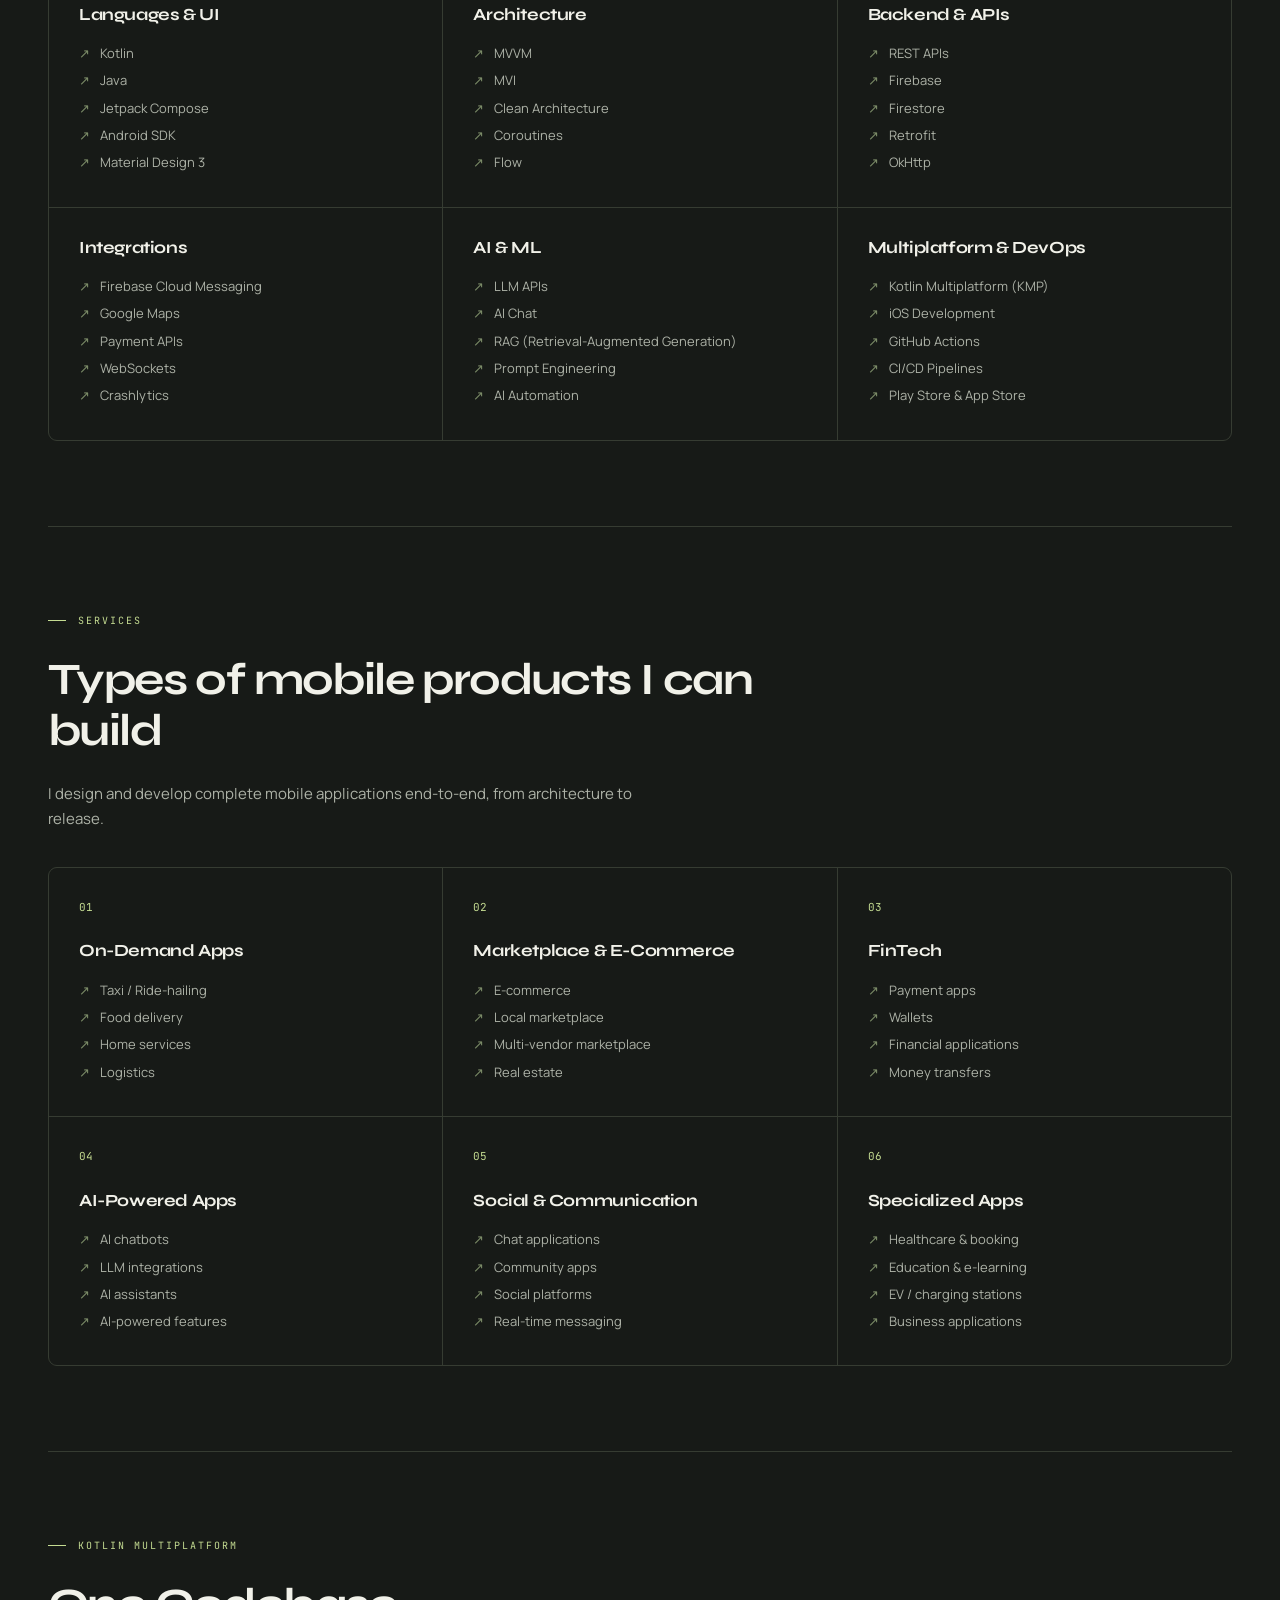
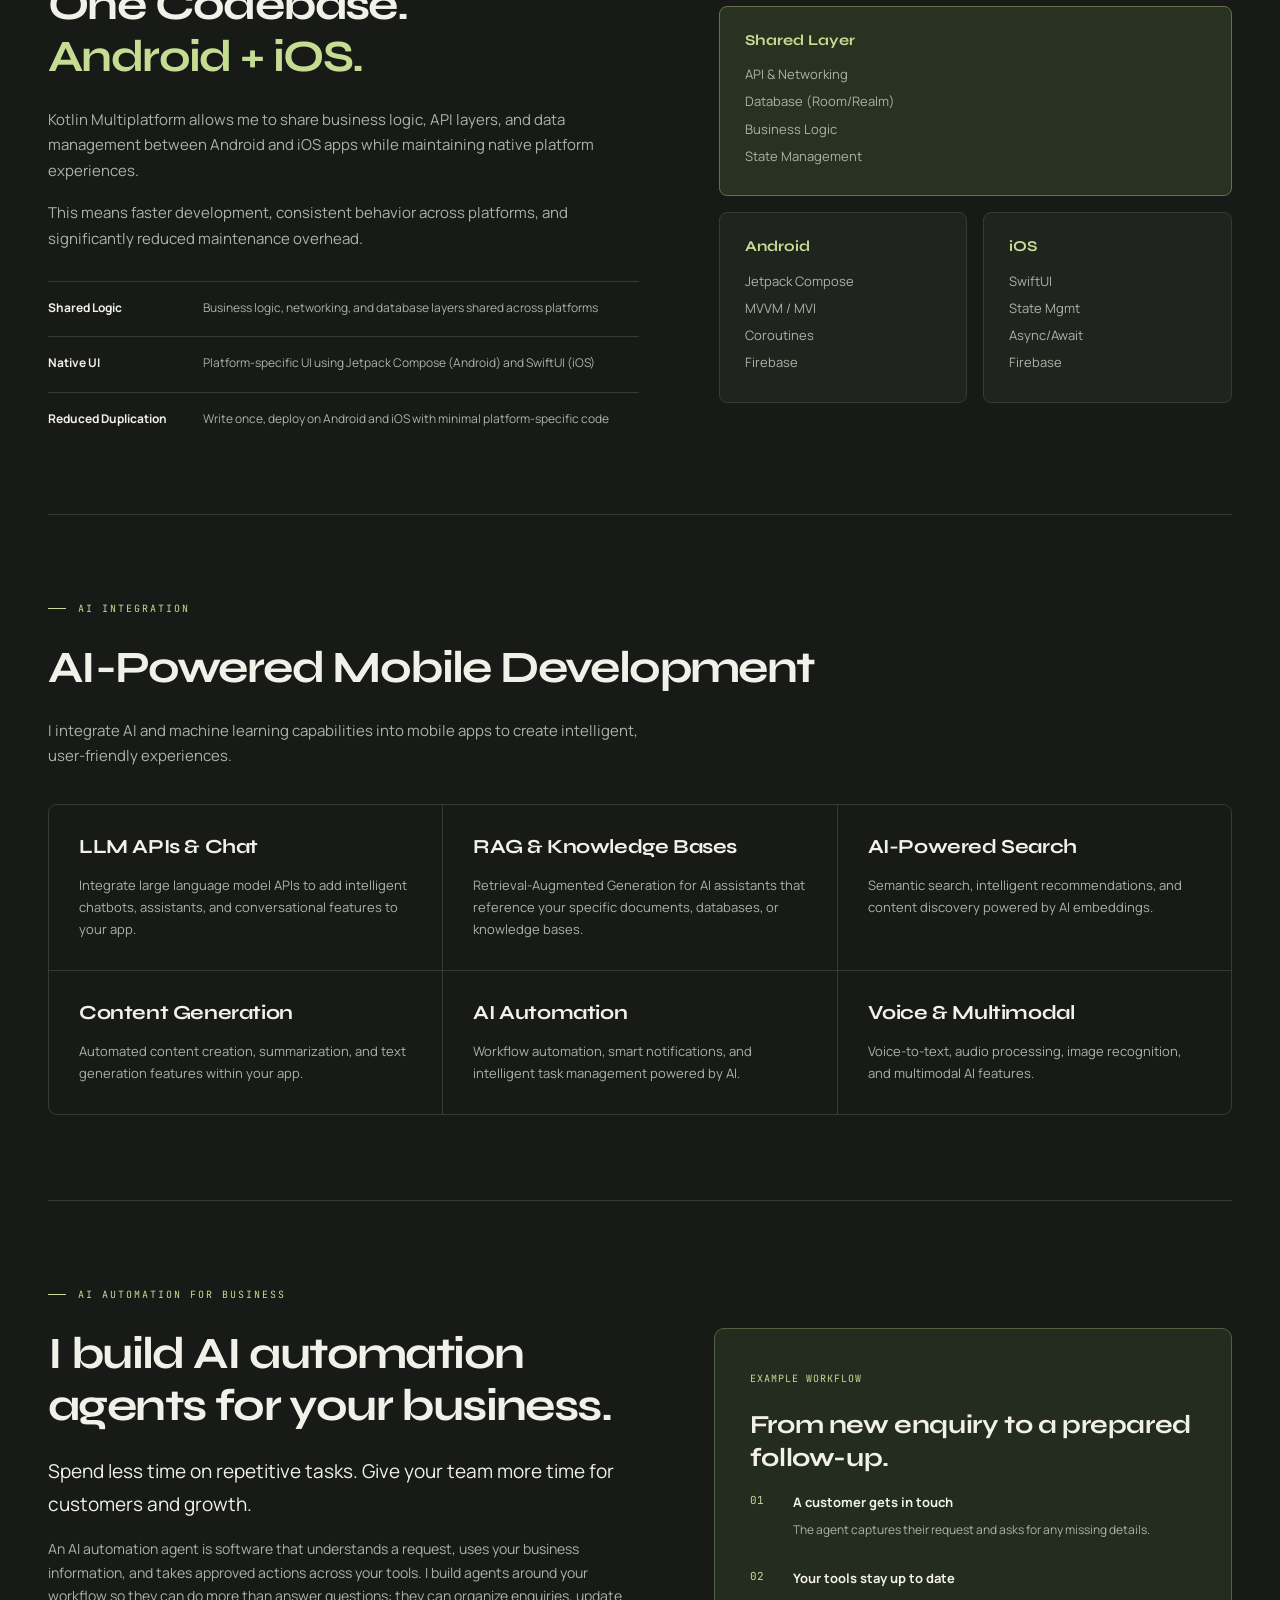
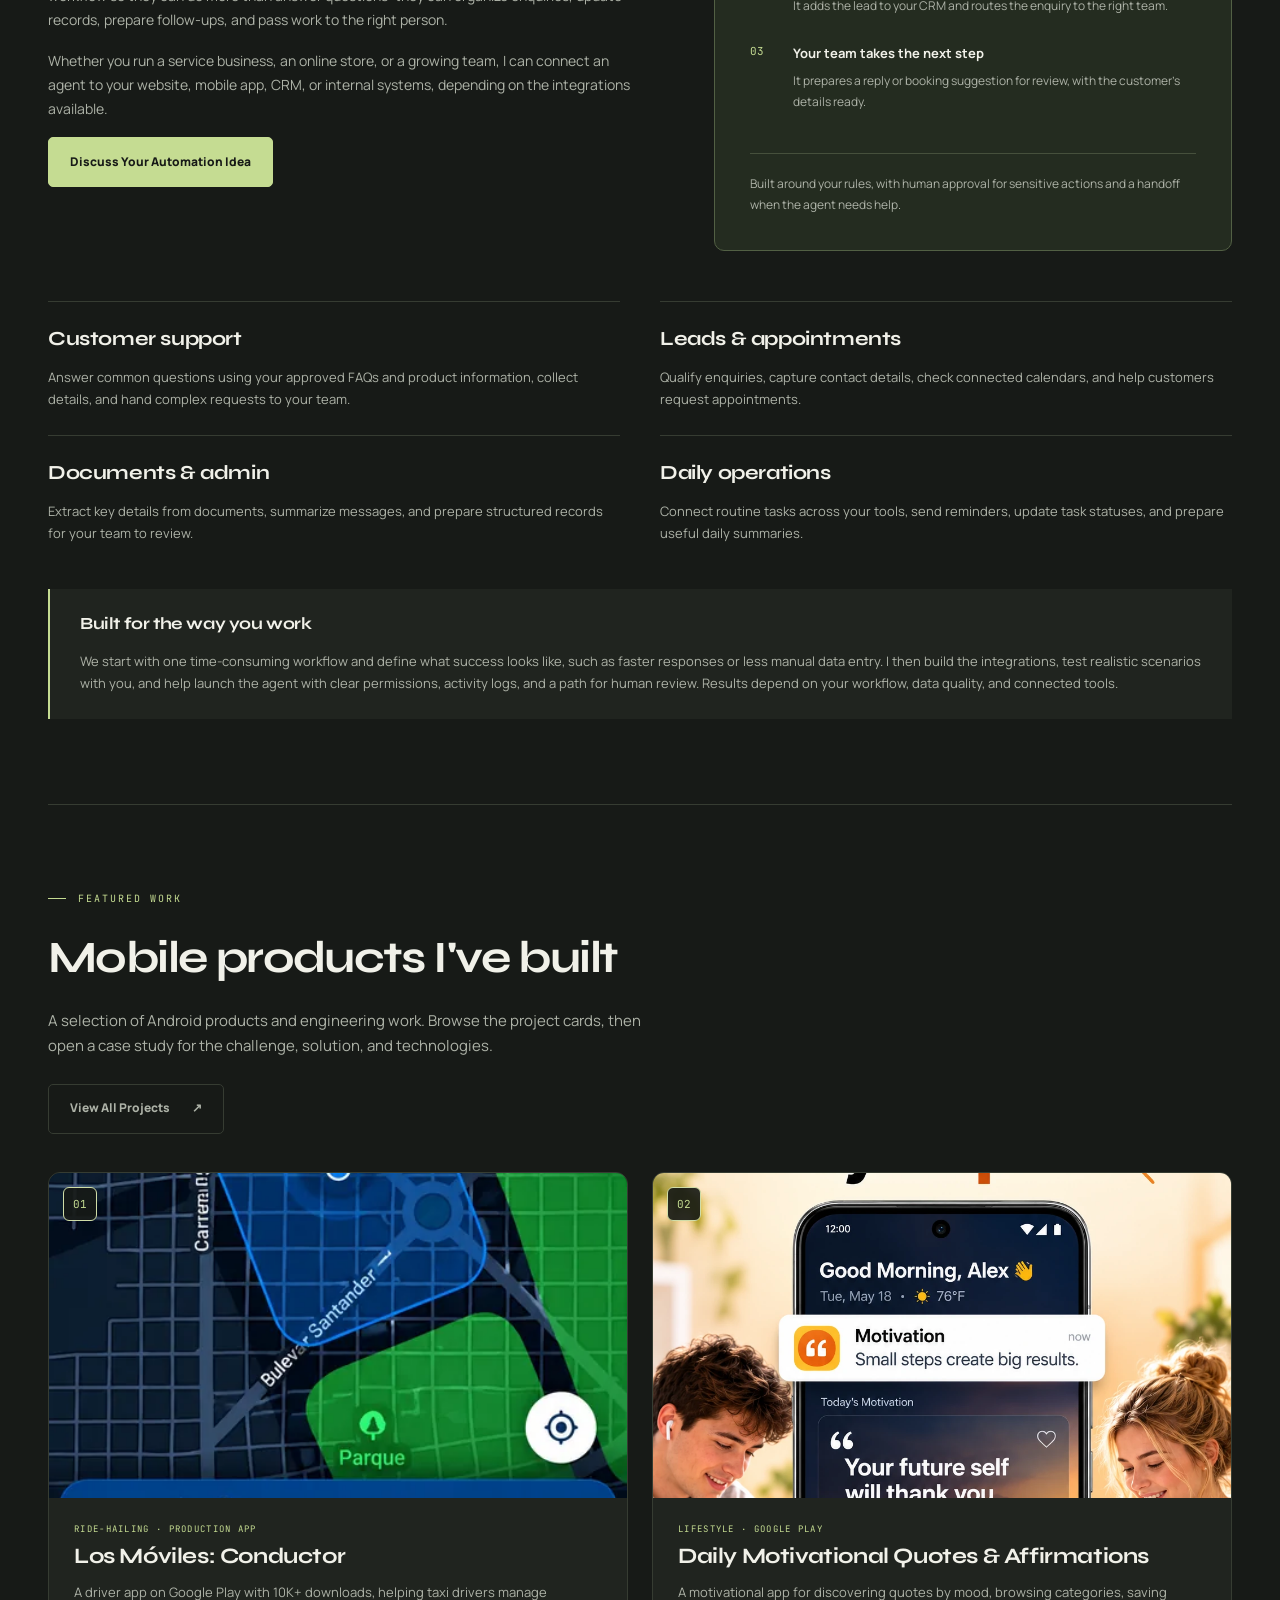
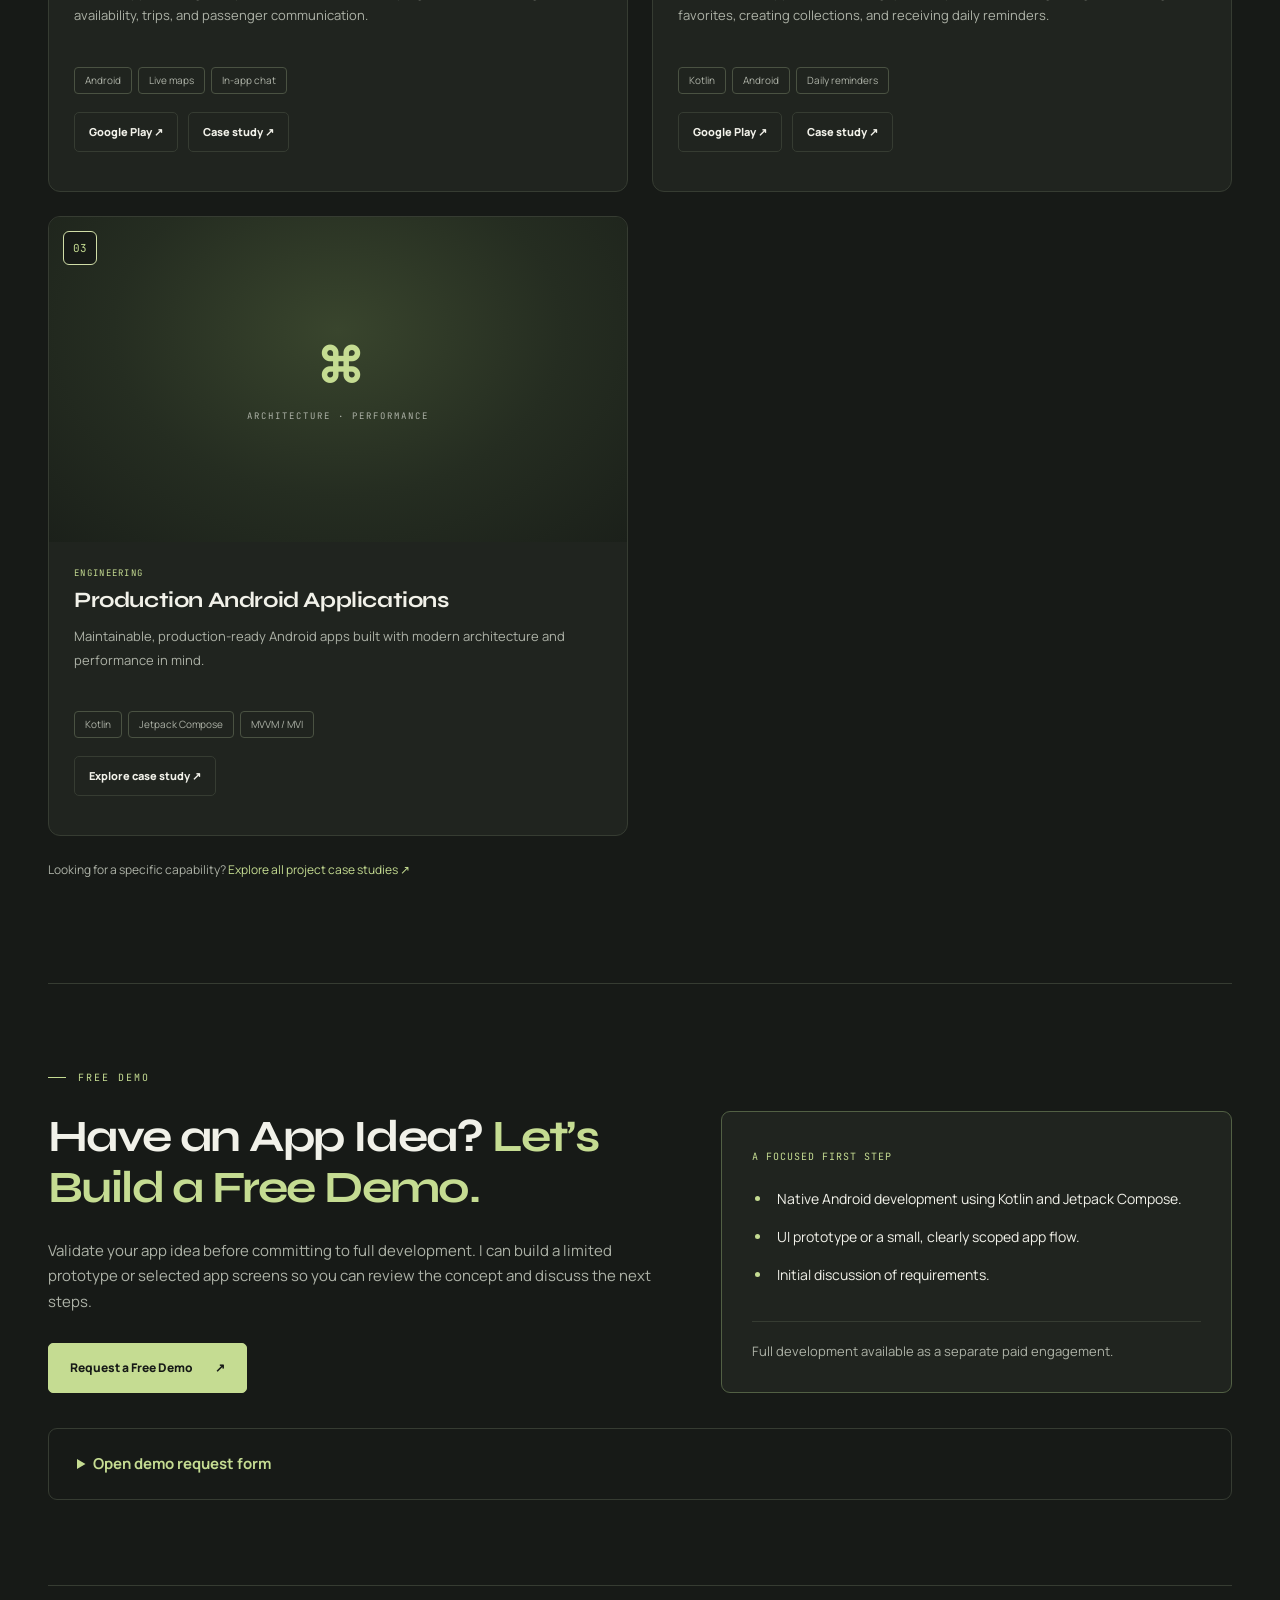
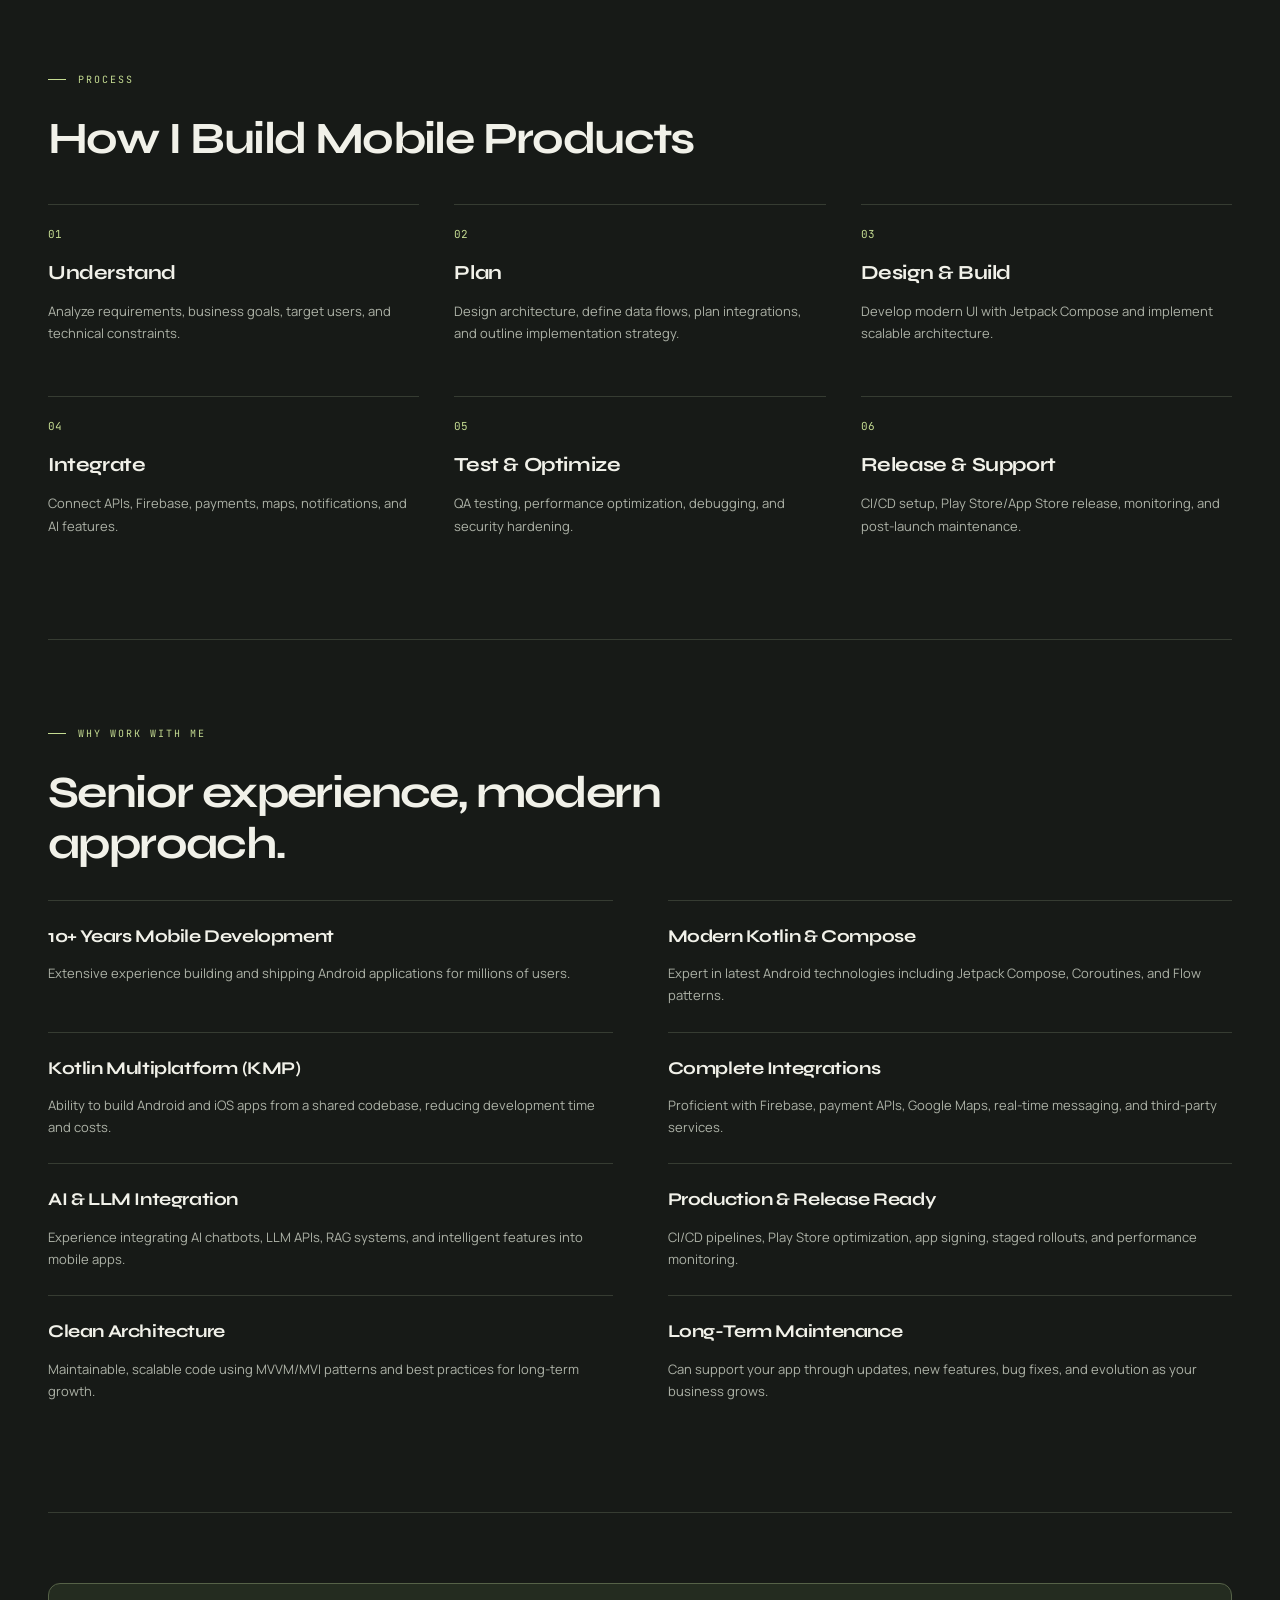
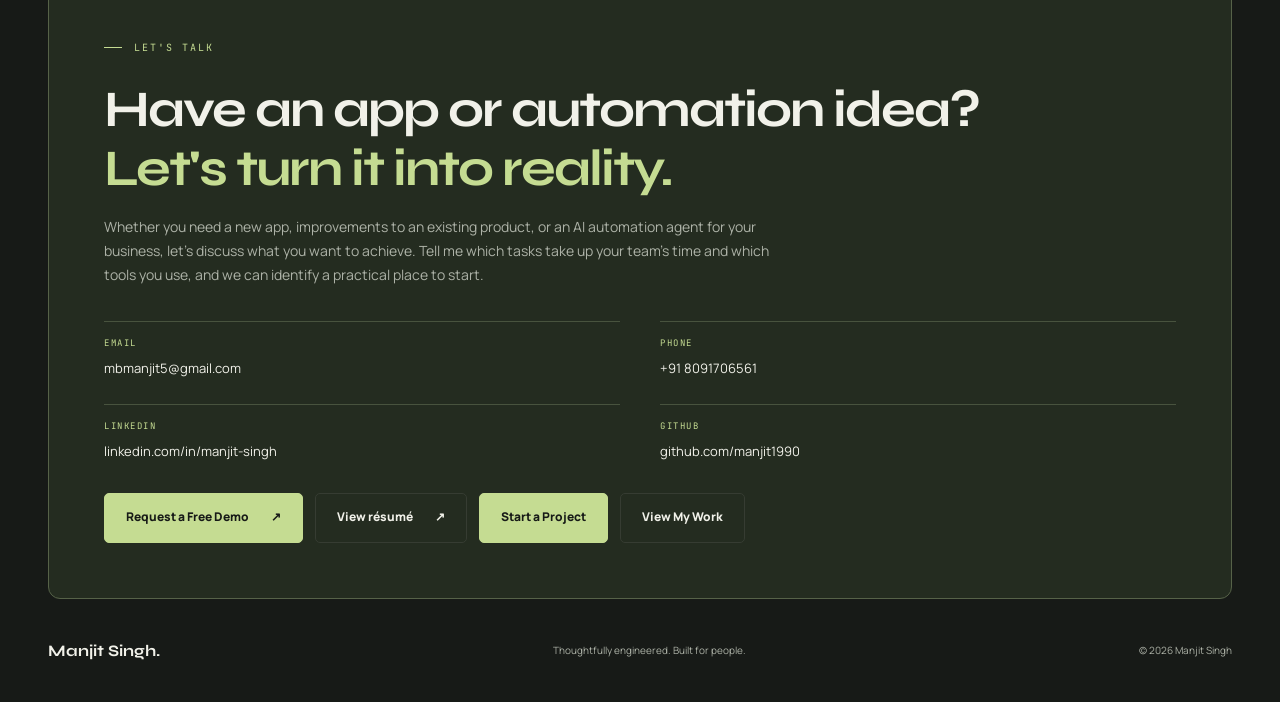
==== commit ce17d0d1: "Improve hero section for client clarity" ====
--- a/manjit-singh-portfolio/index.html
+++ b/manjit-singh-portfolio/index.html
@@ -48,28 +48,27 @@
         <!-- HERO SECTION -->
         <section class="hero-section container">
           <div class="hero-copy">
-            <span class="status-pill">Available for Projects</span>
+            <span class="status-pill">Available for Select Projects</span>
 
             <h1>
-              Great ideas.<br />Real apps.<br /><span>Intelligent systems.</span>
+              I build <span>Android apps</span><br />from idea to launch.
             </h1>
 
-            <p class="tagline">MOBILE ENGINEERING / AI AUTOMATION</p>
+            <p class="tagline">SENIOR ANDROID ENGINEER · KOTLIN · JETPACK COMPOSE</p>
 
             <p class="intro">
-              I’m Manjit. I turn ambitious ideas into production-ready mobile apps and build AI agents that take repetitive work off your team’s plate.
+              I’m Manjit, an Android engineer with 10+ years of experience. I help startups, businesses, and software agencies build, improve, and ship reliable Android apps—with modern Kotlin, clean architecture, API and Firebase integrations.
             </p>
 
             <div class="hero-metrics" aria-label="Career highlights">
-              <span><b>10+</b> Years of experience</span>
-              <span><b>Android + iOS</b> Native experiences</span>
-              <span><b>Idea → Launch</b> End-to-end delivery</span>
+              <span><b>10+ Years</b> Mobile development</span>
+              <span><b>Production Apps</b> Real project experience</span>
+              <span><b>Build · Fix · Ship</b> From feature to release</span>
             </div>
 
             <div class="hero-actions">
-              <a class="btn primary" href="#demo-request" data-demo-open>Get a Free App Demo <span aria-hidden="true">↗</span></a>
-              <a class="btn secondary" href="projects.html">Explore my work <span aria-hidden="true">↗</span></a>
-              <a class="btn secondary" href="#contact">Let’s build something <span aria-hidden="true">↗</span></a>
+              <a class="btn primary" href="#contact">Discuss Your Android App <span aria-hidden="true">↗</span></a>
+              <a class="btn secondary" href="projects.html">View Live Projects <span aria-hidden="true">↗</span></a>
             </div>
           </div>
 
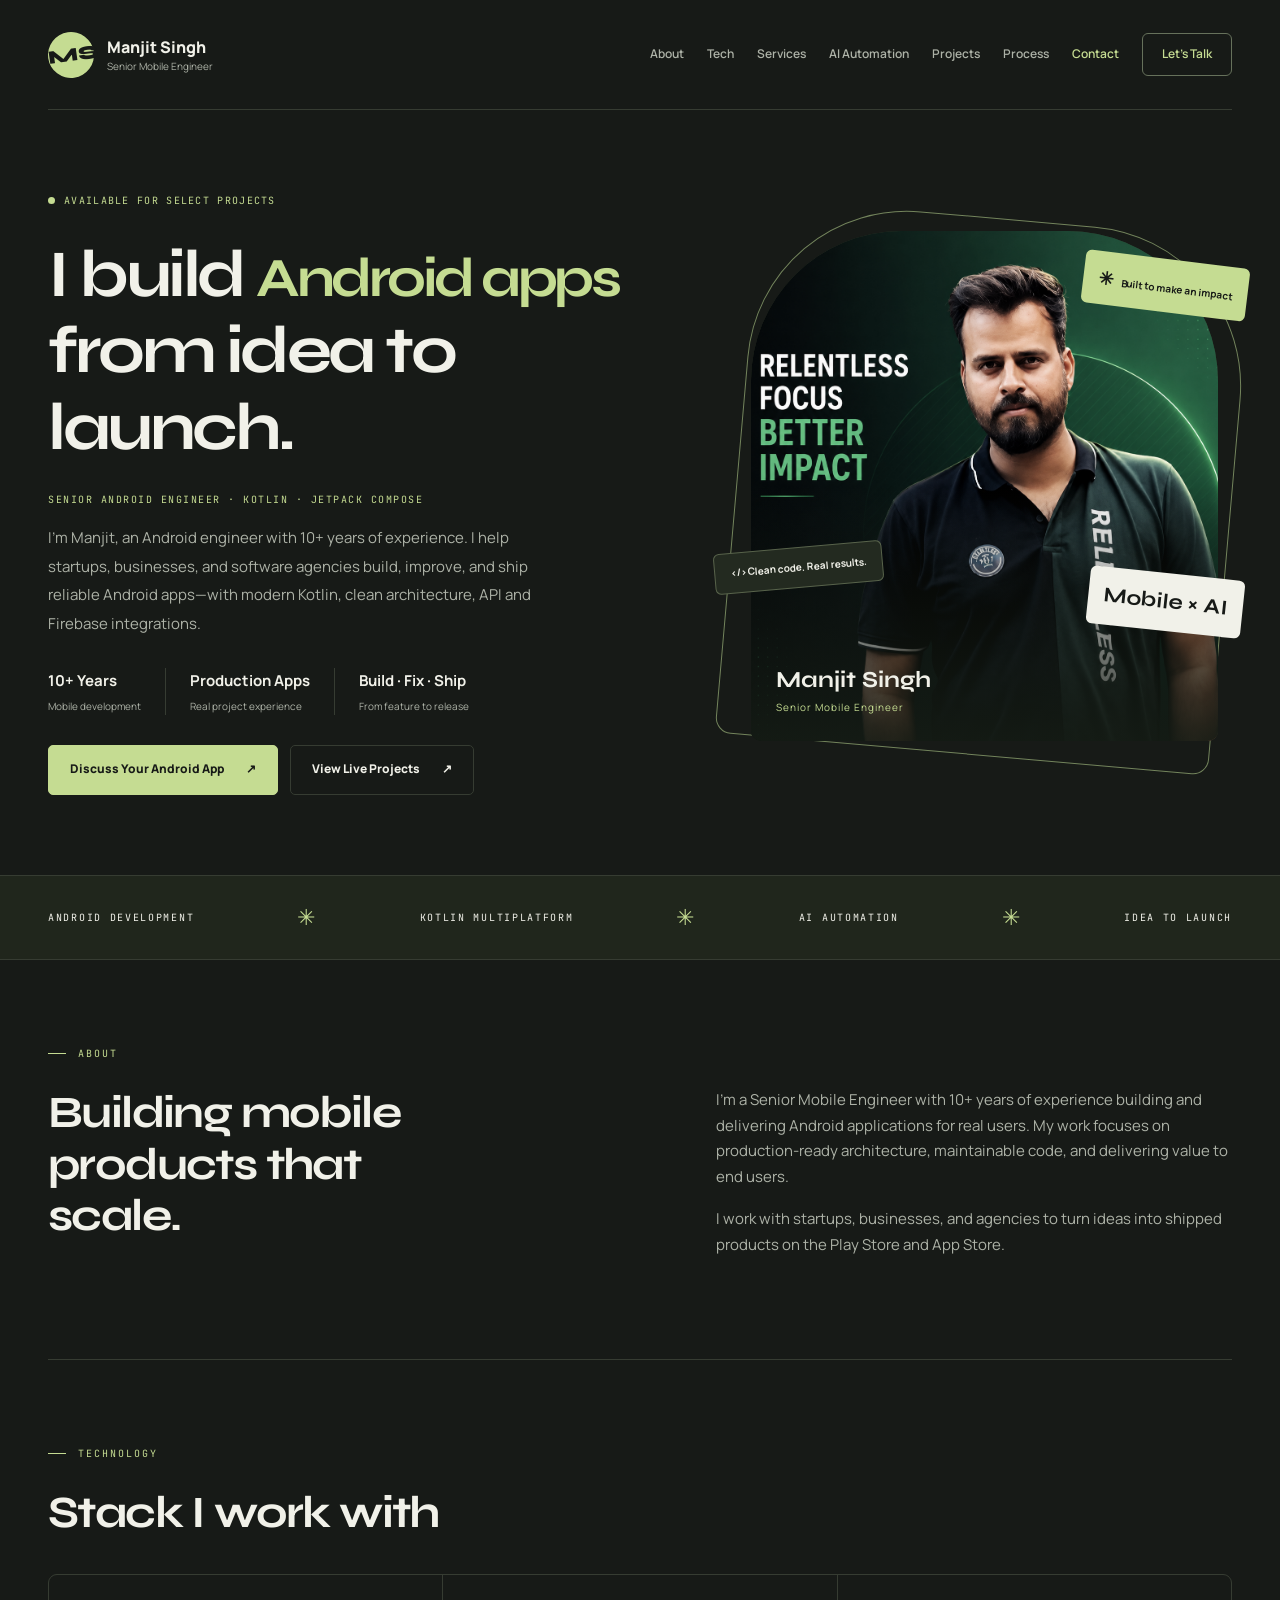
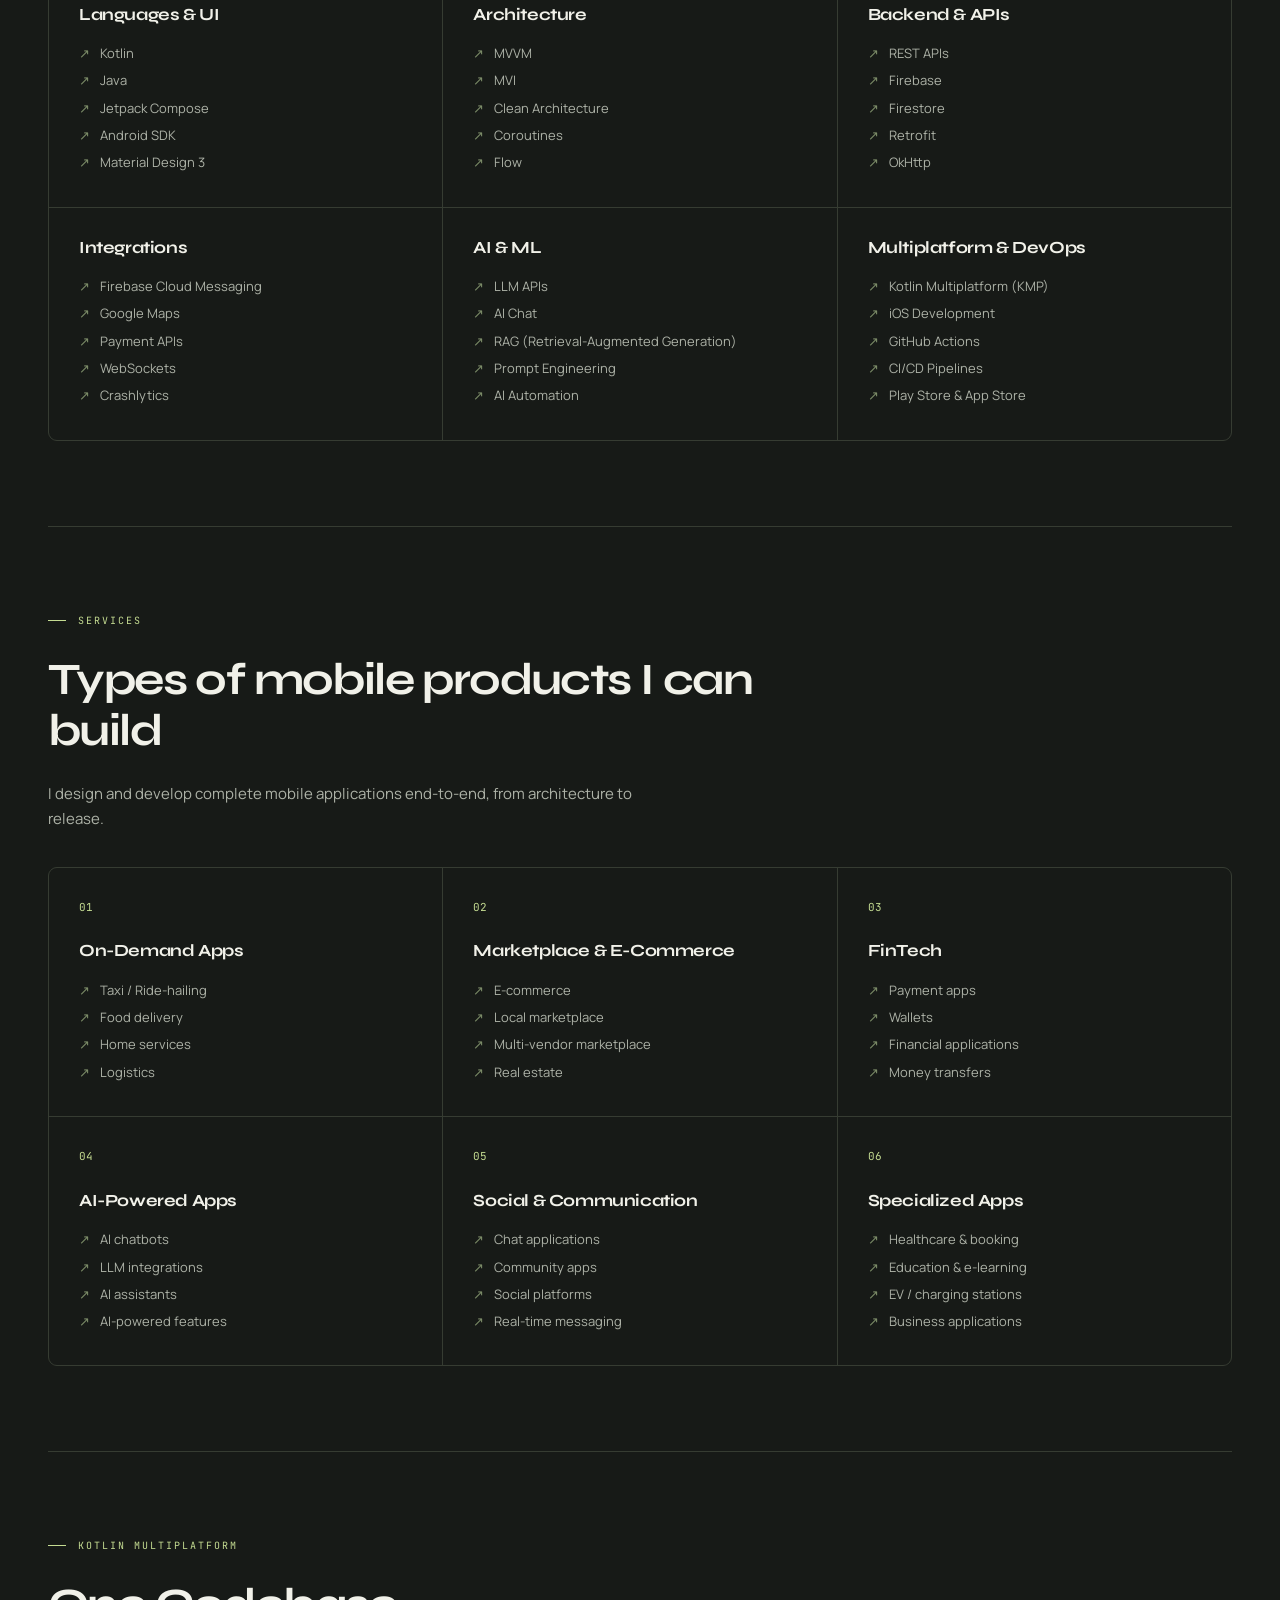
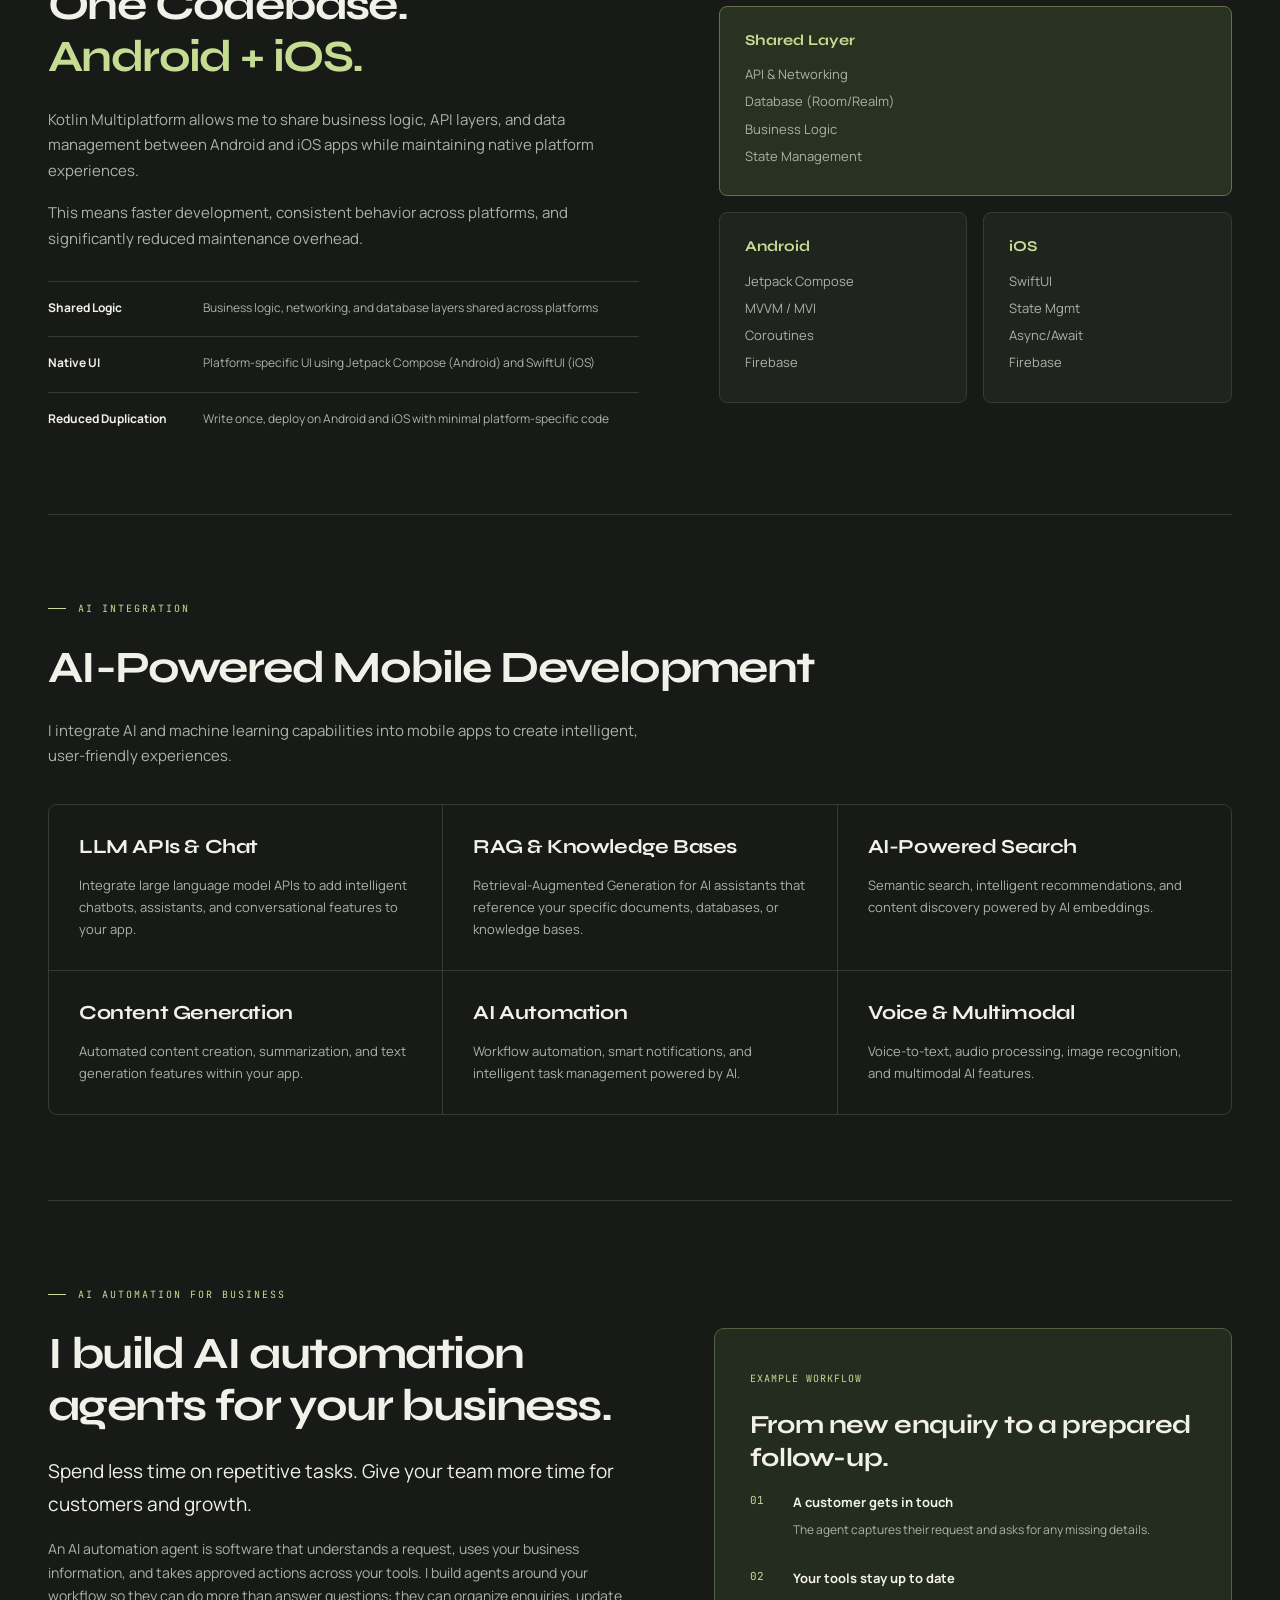
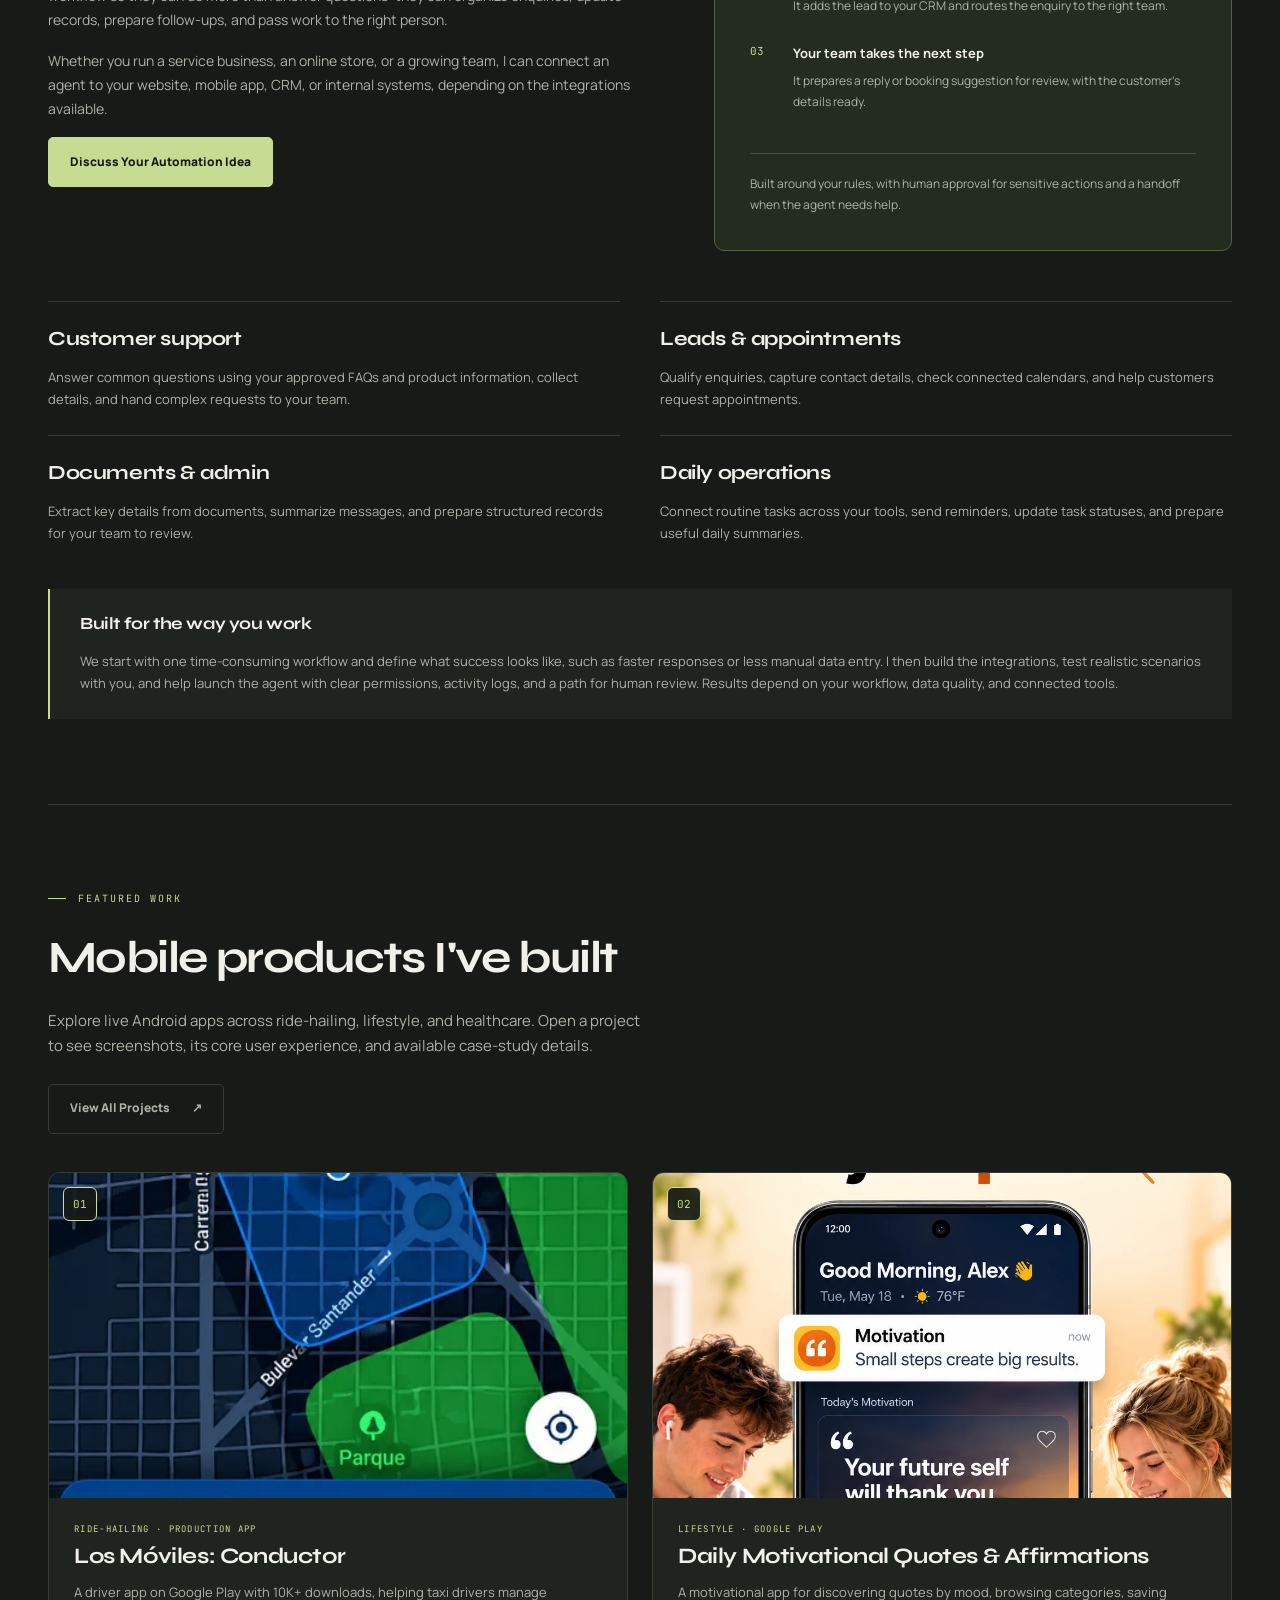
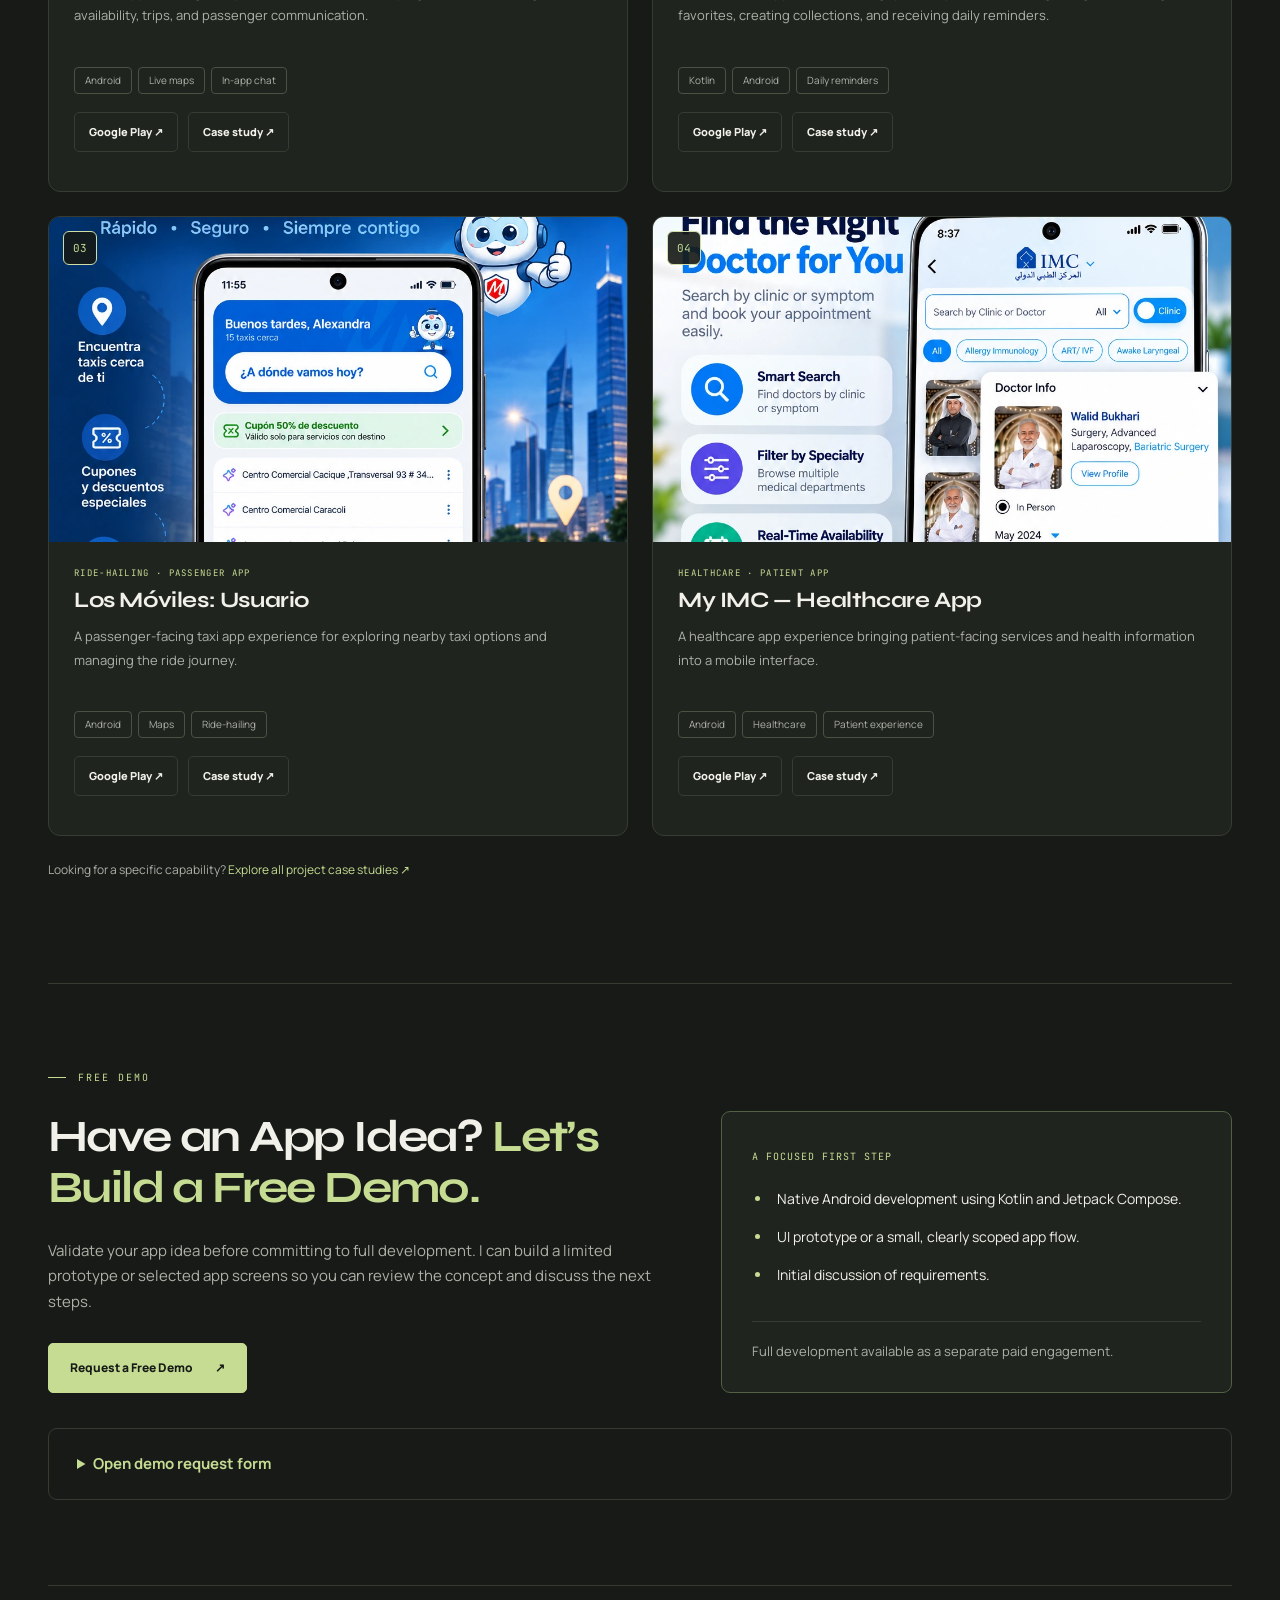
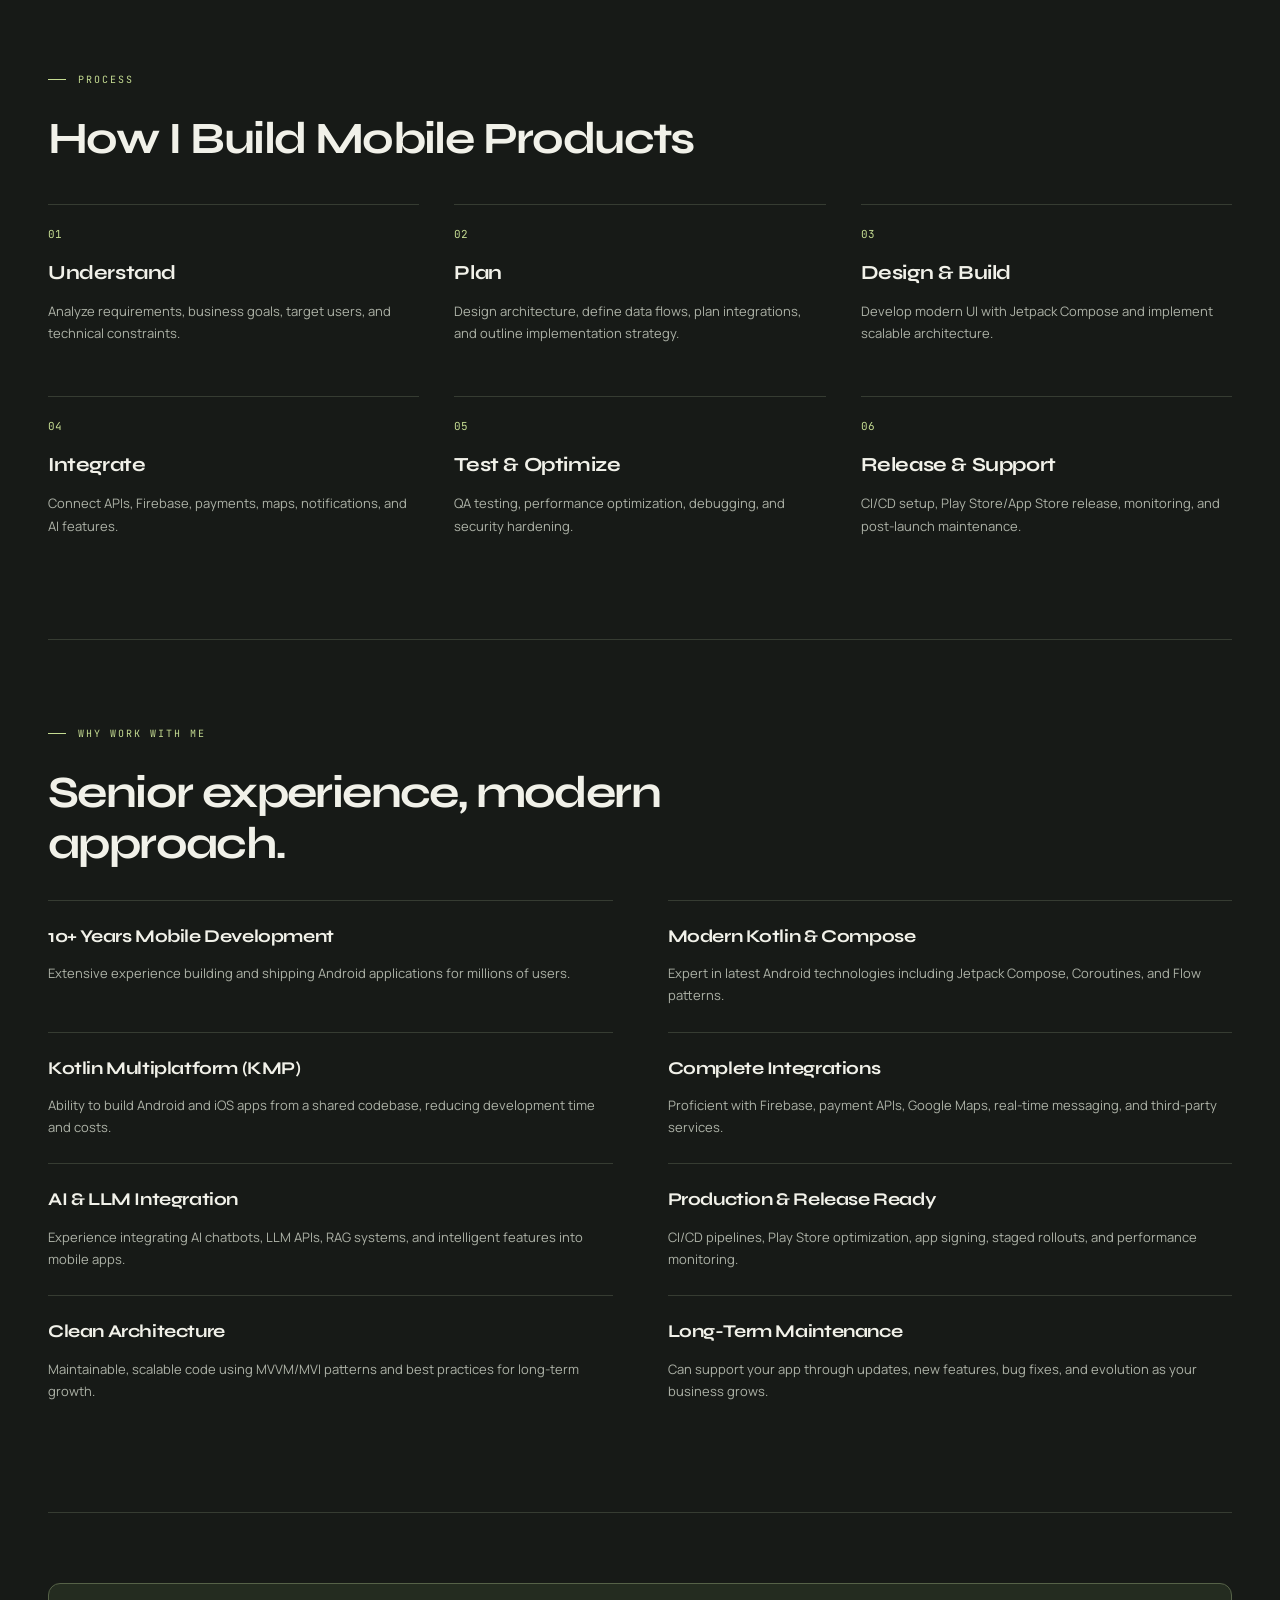
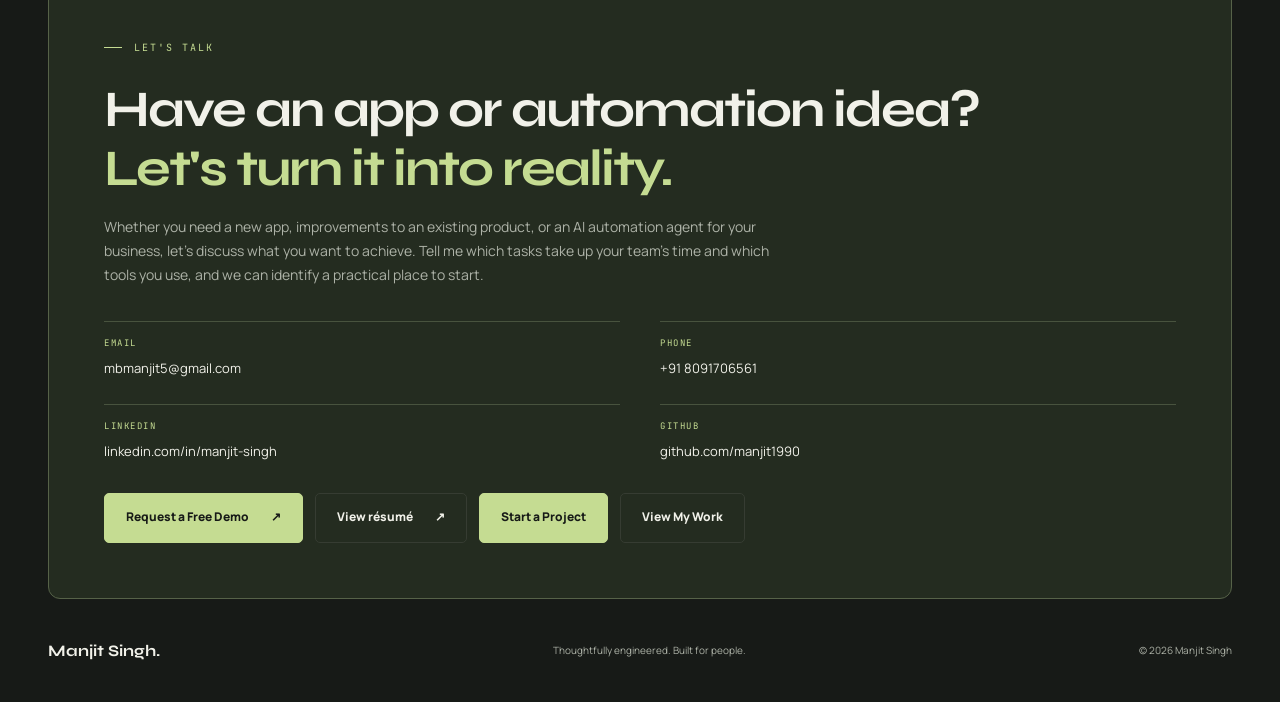
==== commit 4a1b40cb: "Highlight real Android projects on homepage" ====
--- a/manjit-singh-portfolio/index.html
+++ b/manjit-singh-portfolio/index.html
@@ -409,7 +409,7 @@
           <div class="section-label">Featured Work</div>
           <div class="projects-intro">
             <h2>Mobile products I've built</h2>
-            <p>A selection of Android products and engineering work. Browse the project cards, then open a case study for the challenge, solution, and technologies.</p>
+            <p>Explore live Android apps across ride-hailing, lifestyle, and healthcare. Open a project to see screenshots, its core user experience, and available case-study details.</p>
             <p><a class="btn secondary" href="projects.html">View All Projects <span aria-hidden="true">↗</span></a></p>
           </div>
 
@@ -442,14 +442,31 @@
               </div>
             </article>
 
-            <article class="project-tile project-tile--concept">
-              <div class="project-tile-visual"><span class="project-tile-number">03</span><span class="project-visual-icon">⌘</span><span class="project-visual-caption">Architecture · Performance</span></div>
+            <article class="project-tile">
+              <a class="project-tile-media project-tile-media--portrait" href="assets/taxi_app_portfolio_showcase.webp" target="_blank" rel="noopener noreferrer" aria-label="View Los Móviles passenger app screenshot">
+                <img src="assets/taxi_app_portfolio_showcase.webp" alt="Los Móviles passenger app interface for finding taxi services" loading="lazy" />
+                <span class="project-tile-number">03</span>
+              </a>
               <div class="project-tile-body">
-                <p class="project-tile-kicker">Engineering</p>
-                <h3>Production Android Applications</h3>
-                <p class="project-tile-summary">Maintainable, production-ready Android apps built with modern architecture and performance in mind.</p>
-                <div class="project-tech"><span>Kotlin</span><span>Jetpack Compose</span><span>MVVM / MVI</span></div>
-                <div class="project-tile-actions"><a class="btn secondary" href="projects.html">Explore case study ↗</a></div>
+                <p class="project-tile-kicker">Ride-hailing · Passenger app</p>
+                <h3>Los Móviles: Usuario</h3>
+                <p class="project-tile-summary">A passenger-facing taxi app experience for exploring nearby taxi options and managing the ride journey.</p>
+                <div class="project-tech"><span>Android</span><span>Maps</span><span>Ride-hailing</span></div>
+                <div class="project-tile-actions"><a class="btn secondary" href="https://play.google.com/store/apps/details?id=com.losmoviles.usuario&amp;hl=en-US" target="_blank" rel="noopener noreferrer">Google Play ↗</a><a class="btn secondary" href="projects.html">Case study ↗</a></div>
+              </div>
+            </article>
+
+            <article class="project-tile">
+              <a class="project-tile-media project-tile-media--portrait" href="assets/medical_app_portfolio_showcase.webp" target="_blank" rel="noopener noreferrer" aria-label="View My IMC healthcare app screenshot">
+                <img src="assets/medical_app_portfolio_showcase.webp" alt="My IMC healthcare mobile app interface" loading="lazy" />
+                <span class="project-tile-number">04</span>
+              </a>
+              <div class="project-tile-body">
+                <p class="project-tile-kicker">Healthcare · Patient app</p>
+                <h3>My IMC — Healthcare App</h3>
+                <p class="project-tile-summary">A healthcare app experience bringing patient-facing services and health information into a mobile interface.</p>
+                <div class="project-tech"><span>Android</span><span>Healthcare</span><span>Patient experience</span></div>
+                <div class="project-tile-actions"><a class="btn secondary" href="https://play.google.com/store/apps/details?id=sa.med.imc.myimc&amp;hl=en&amp;gl=US" target="_blank" rel="noopener noreferrer">Google Play ↗</a><a class="btn secondary" href="projects.html">Case study ↗</a></div>
               </div>
             </article>
           </div>
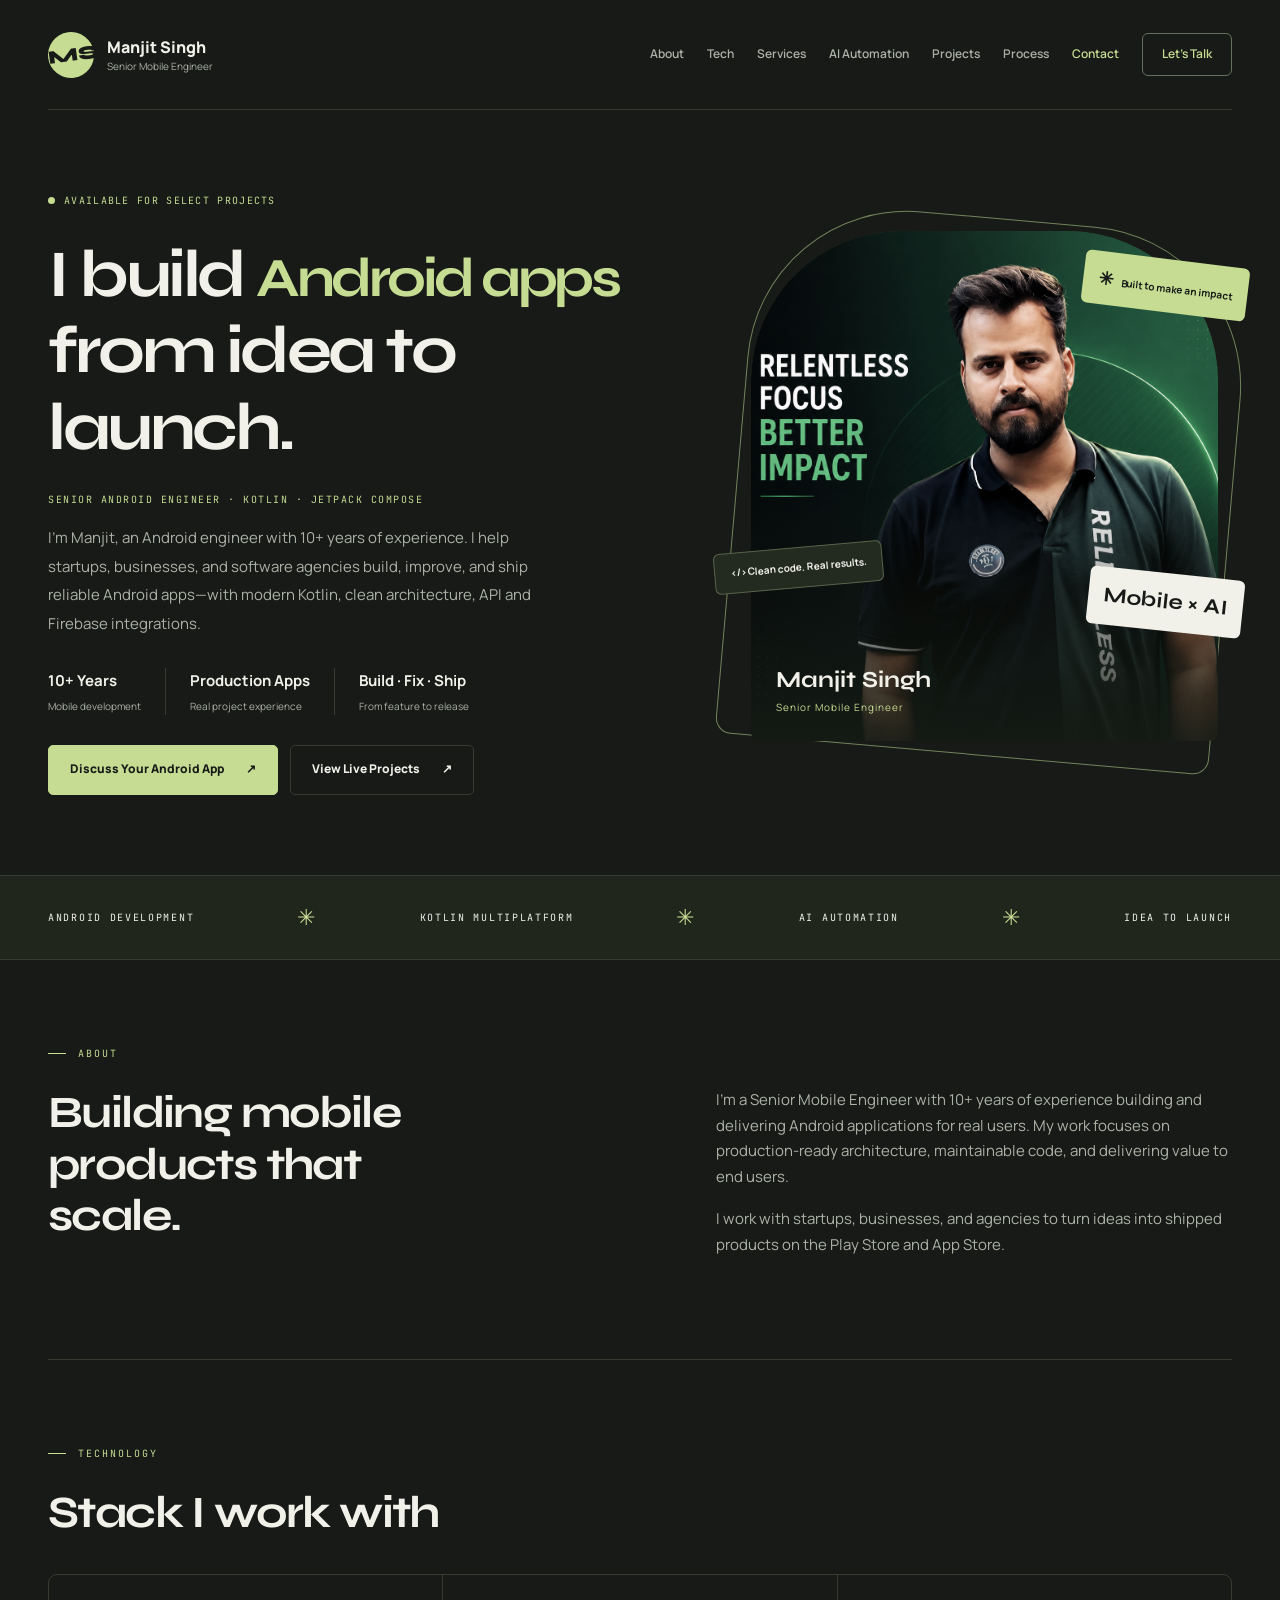
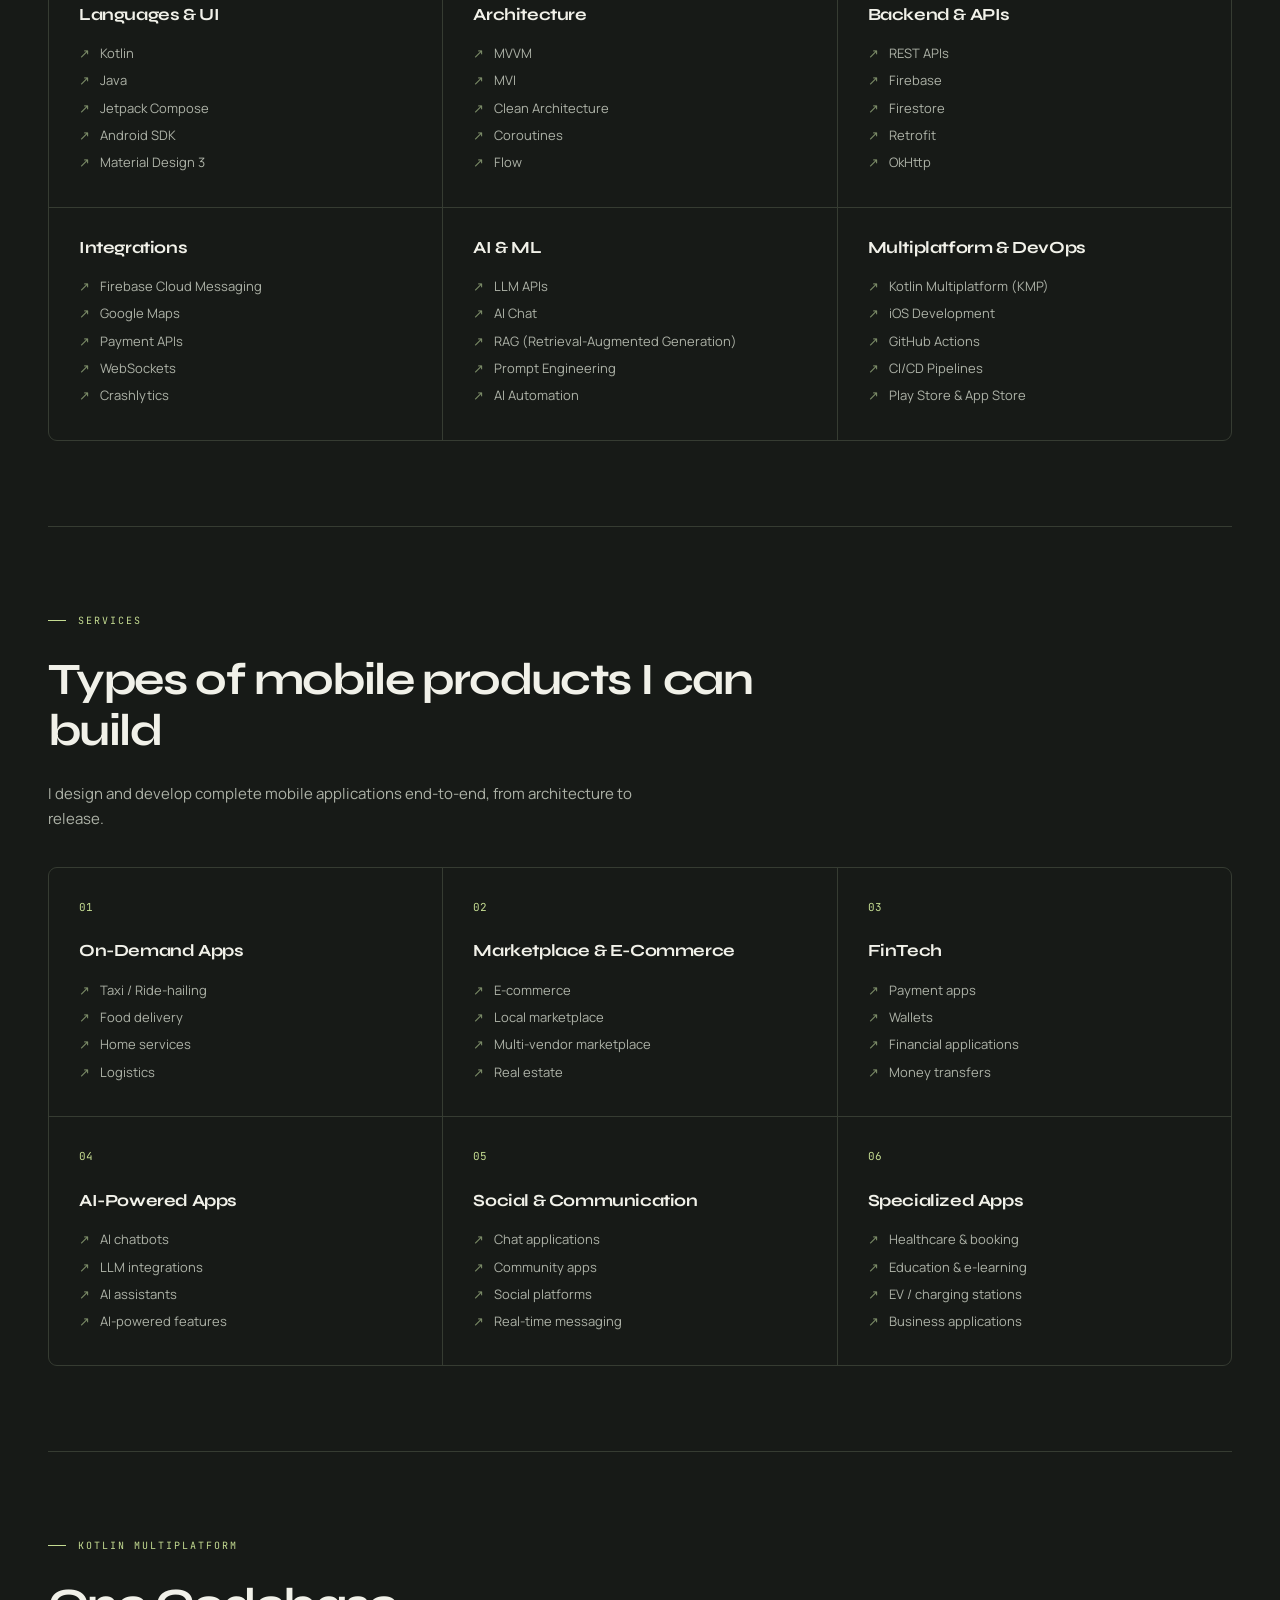
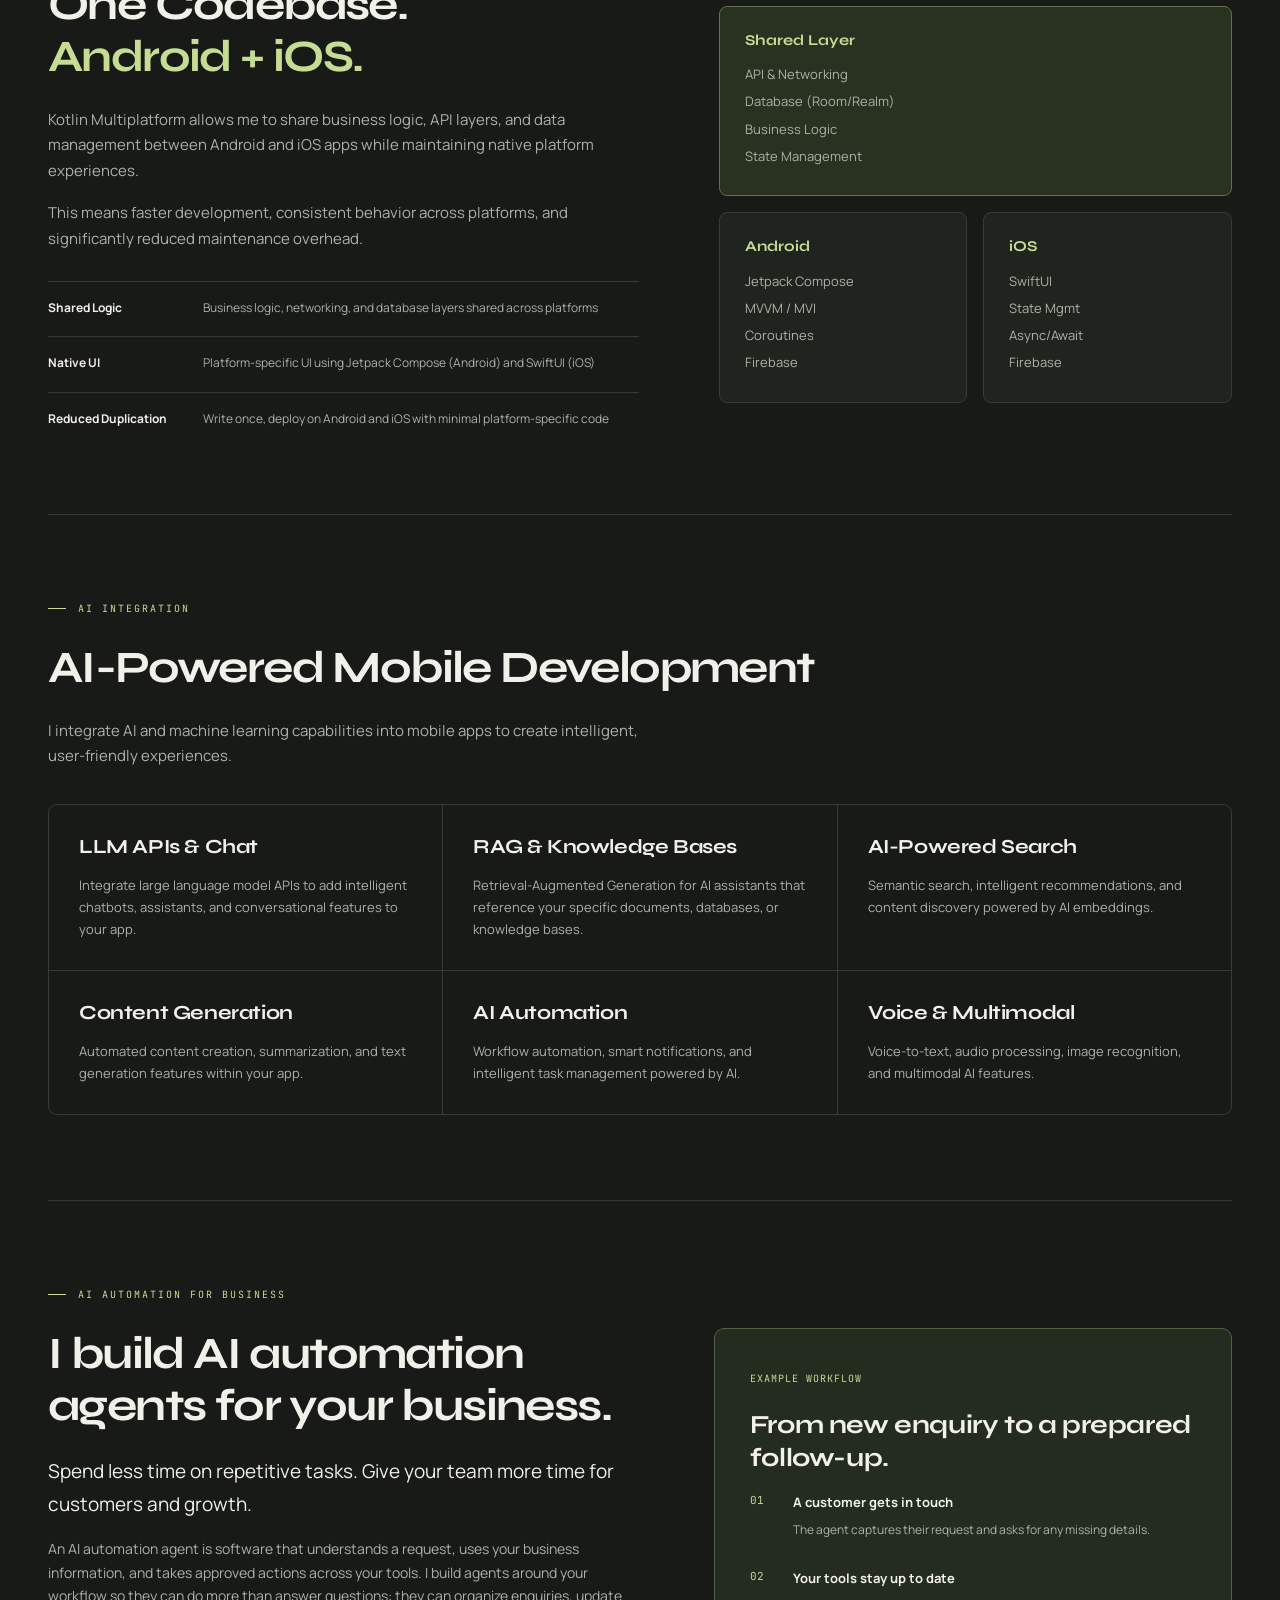
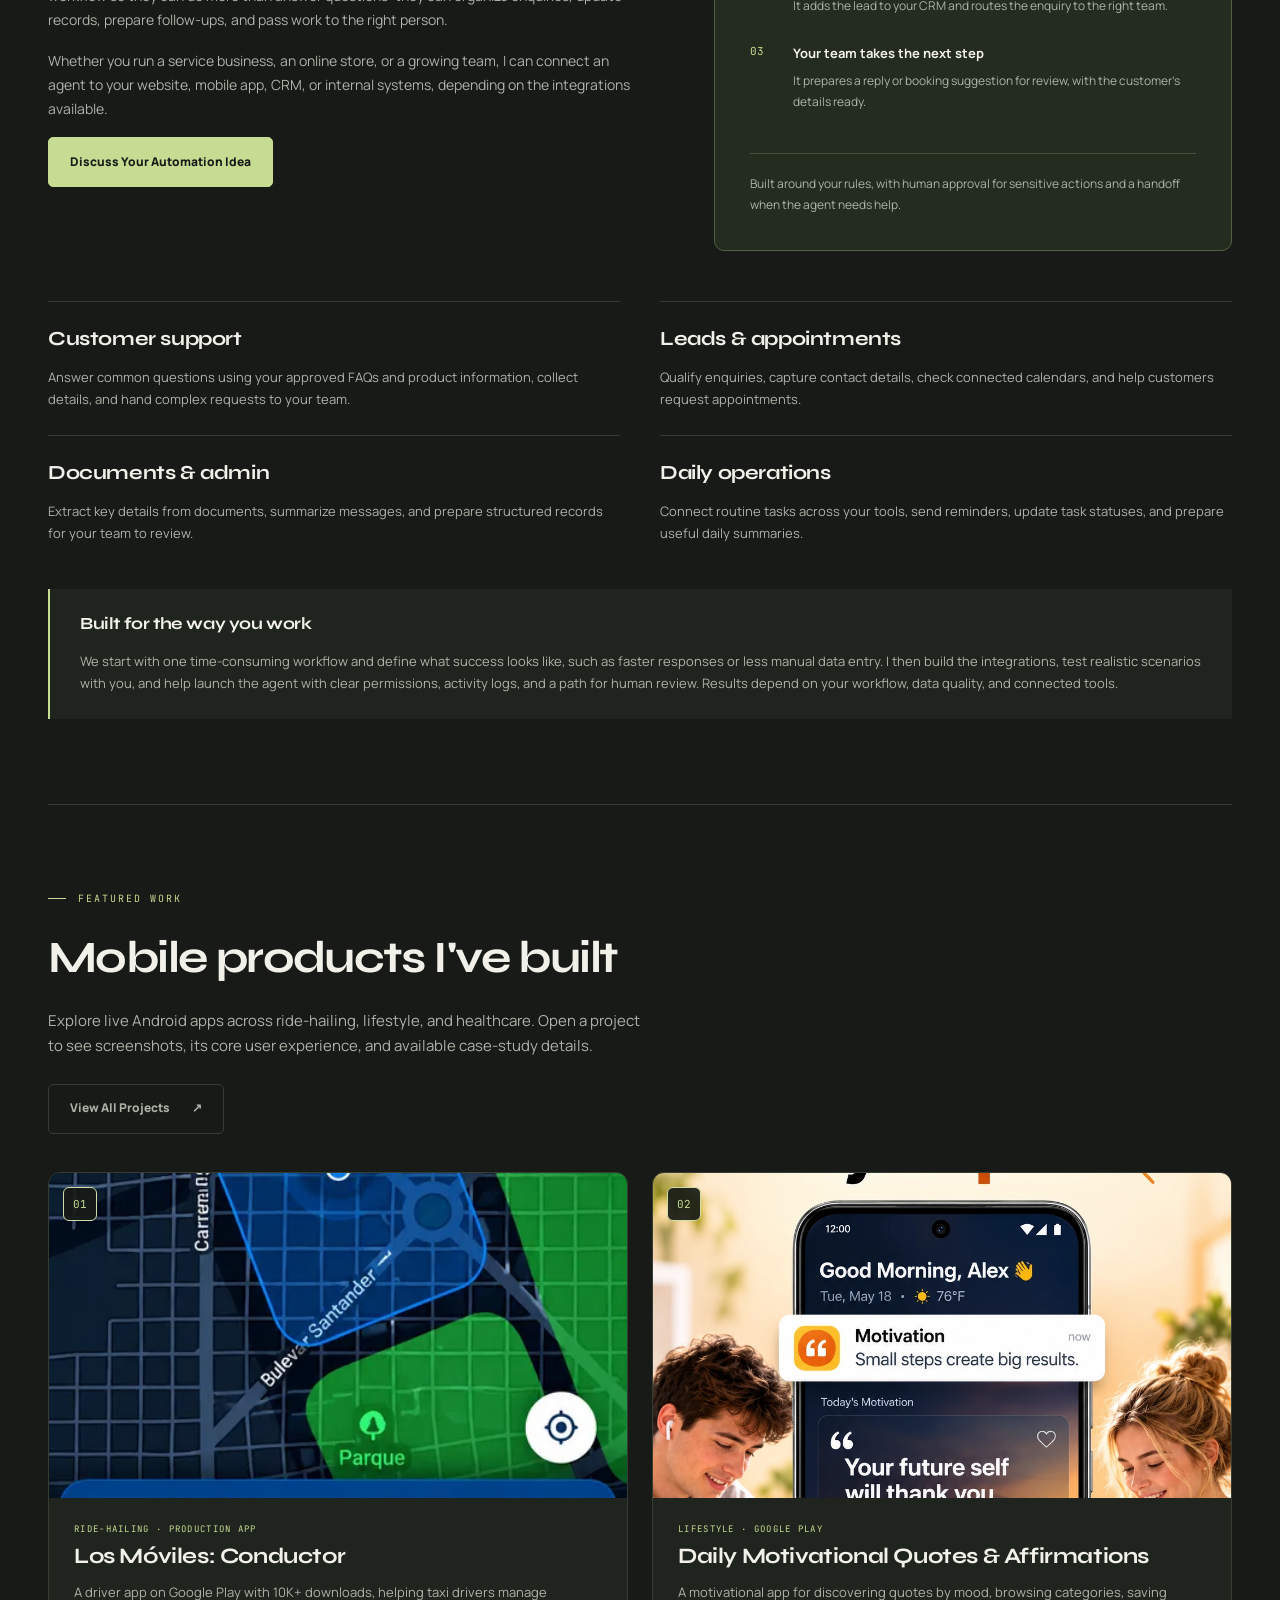
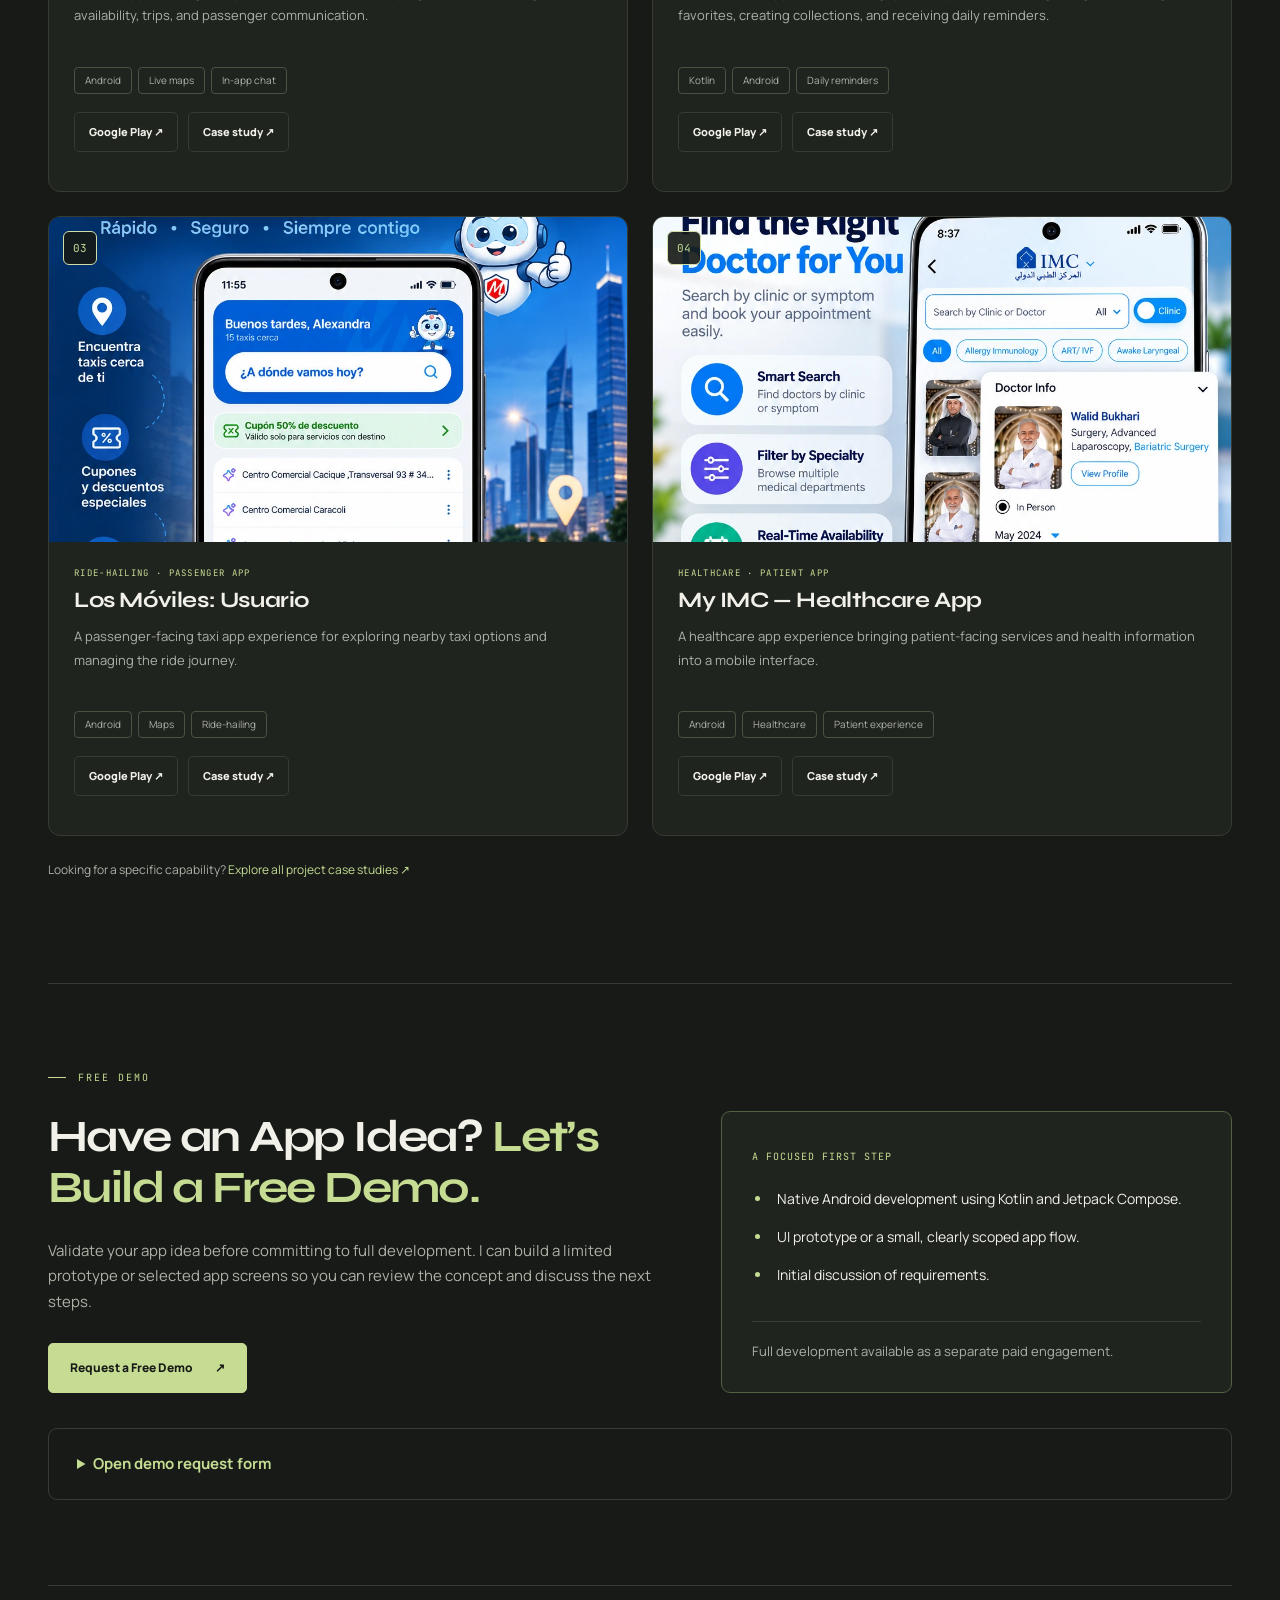
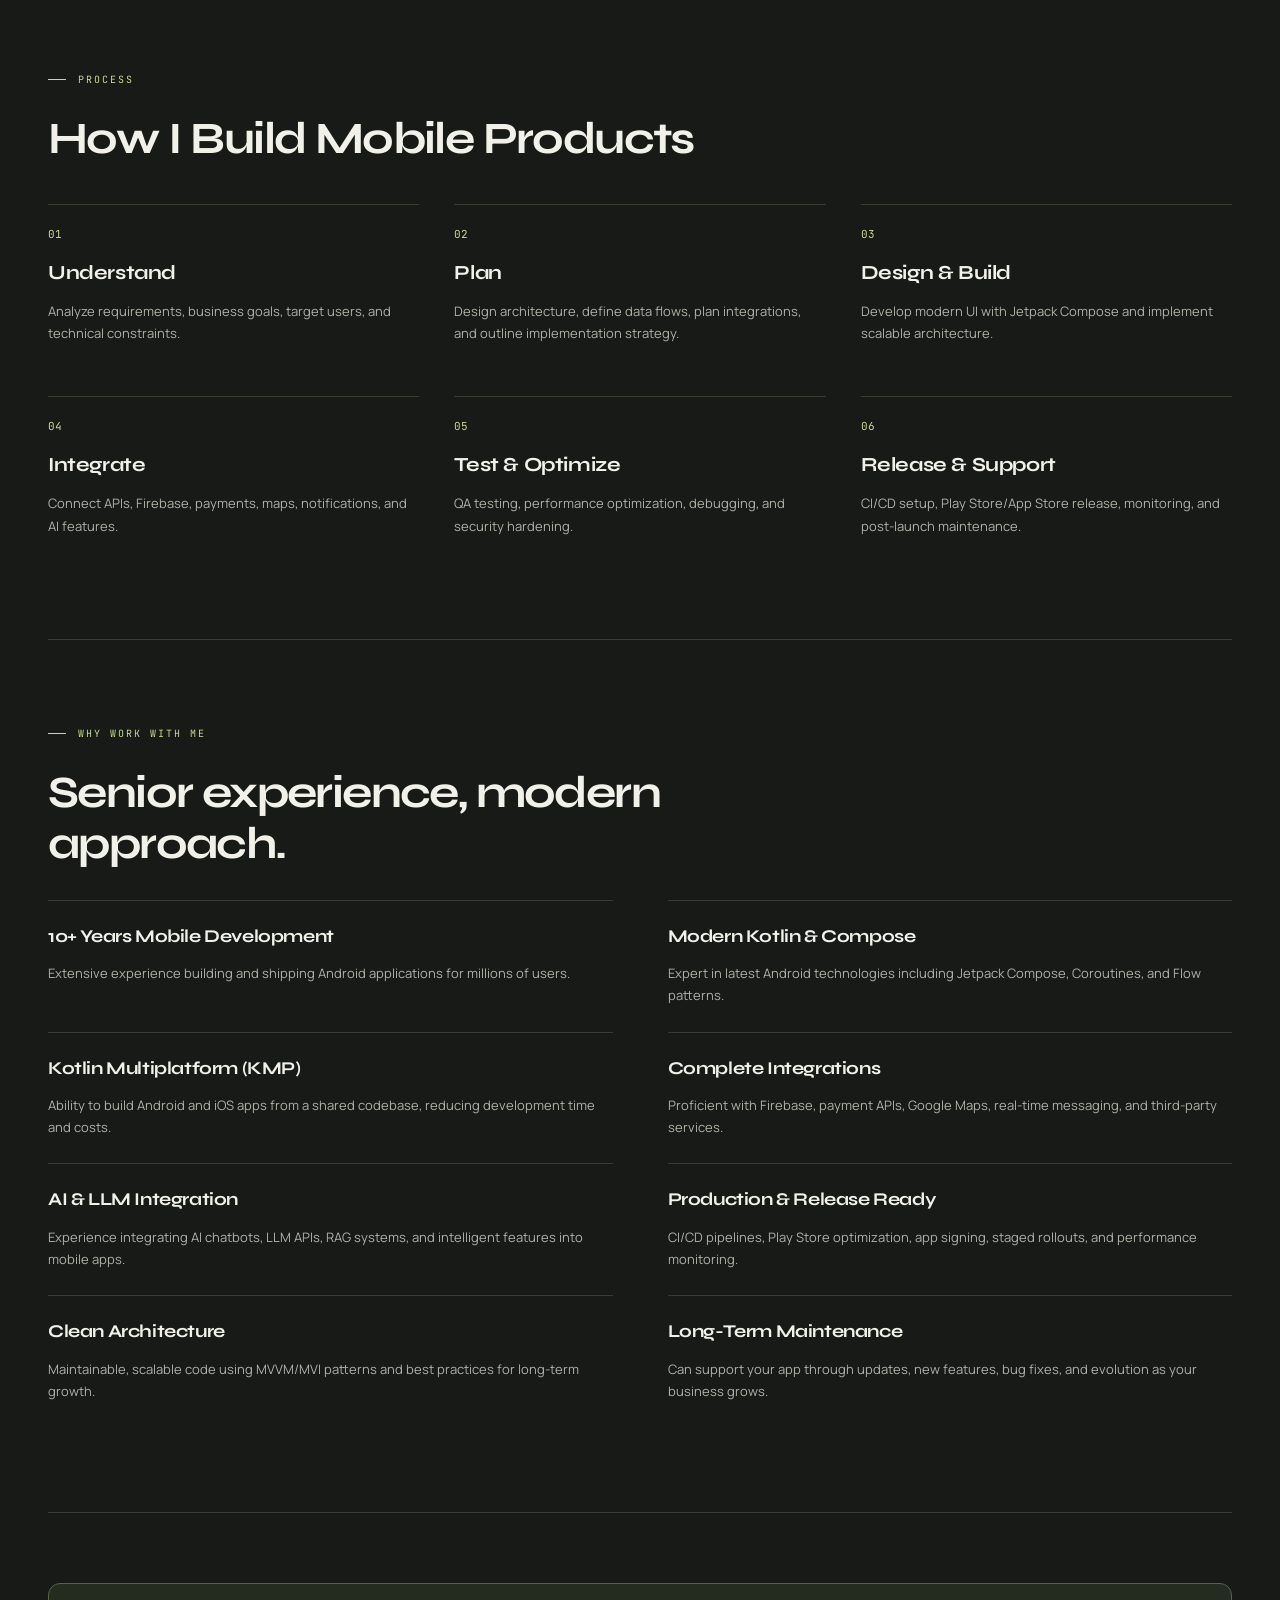
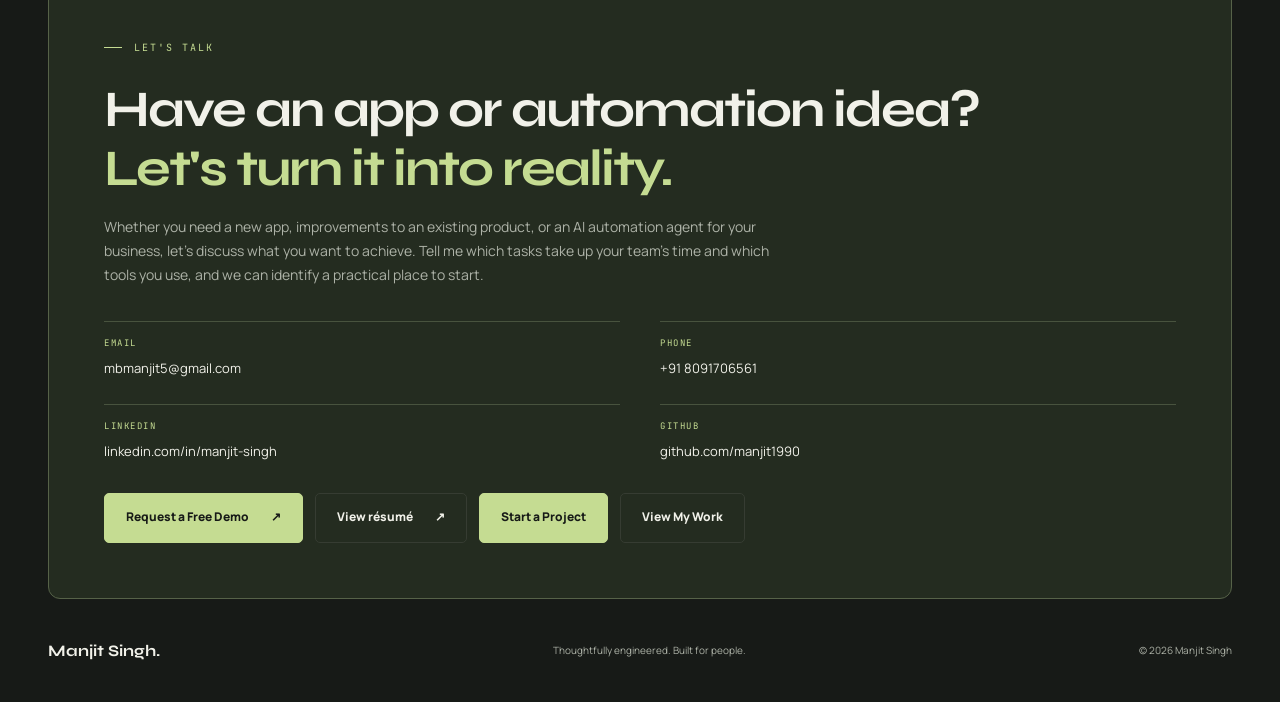
==== commit f6f53792: "Correct portfolio canonical and social preview URL" ====
--- a/manjit-singh-portfolio/index.html
+++ b/manjit-singh-portfolio/index.html
@@ -10,8 +10,9 @@
     <meta property="og:title" content="Manjit Singh | Senior Mobile Engineer | Android • Kotlin • KMP • AI" />
     <meta property="og:description" content="I build production-ready mobile products from idea to launch. Android, iOS/KMP, APIs, Firebase, payments, maps, AI and CI/CD." />
     <meta property="og:type" content="website" />
-    <meta property="og:url" content="https://manjit-bhatia.netlify.app/" />
+    <meta property="og:url" content="https://manjit-singh-portfolio.mbmanjit5.workers.dev/" />
     
+    <link rel="canonical" href="https://manjit-singh-portfolio.mbmanjit5.workers.dev/" />
     <title>Manjit Singh | Senior Mobile Engineer | Android • Kotlin • KMP • AI</title>
     
     <link rel="preconnect" href="https://fonts.googleapis.com" />
--- a/manjit-singh-portfolio/style.css
+++ b/manjit-singh-portfolio/style.css
@@ -99,3 +99,61 @@
 .project-note a:hover{text-decoration:underline}
 @media(max-width:760px){.project-grid{grid-template-columns:1fr;gap:18px}.project-tile-summary{min-height:0}.project-tile-body{padding:22px}.project-tile h3{font-size:21px}}
 @media(max-width:560px){.project-case-content .project-shots{grid-template-columns:repeat(3,minmax(125px,1fr));overflow-x:auto}.project-case-content .quote-screenshots a{flex-basis:65%;min-width:155px}}
+
+
+/* Subtle, performance-friendly portfolio motion */
+@media (prefers-reduced-motion: no-preference) {
+  .hero-copy > * {
+    animation: hero-enter 650ms cubic-bezier(.2,.75,.25,1) both;
+  }
+  .hero-copy > *:nth-child(2) { animation-delay: 70ms; }
+  .hero-copy > *:nth-child(3) { animation-delay: 130ms; }
+  .hero-copy > *:nth-child(4) { animation-delay: 190ms; }
+  .hero-copy > *:nth-child(5) { animation-delay: 250ms; }
+  .hero-visual { animation: hero-enter 800ms cubic-bezier(.2,.75,.25,1) 120ms both; }
+  .project-tile, .service-category, .tech-category {
+    transition: transform 220ms ease, box-shadow 220ms ease, border-color 220ms ease;
+  }
+  .project-tile-media img {
+    transition: transform 350ms cubic-bezier(.2,.75,.25,1);
+  }
+  .project-tile:hover, .project-tile:focus-within,
+  .service-category:hover, .tech-category:hover {
+    transform: translateY(-4px);
+  }
+  .project-tile:hover .project-tile-media img,
+  .project-tile:focus-within .project-tile-media img {
+    transform: scale(1.035);
+  }
+  .btn, .btn-pill, .main-nav a {
+    transition: transform 180ms ease, color 180ms ease, background-color 180ms ease, border-color 180ms ease;
+  }
+  .btn:hover, .btn-pill:hover { transform: translateY(-2px); }
+  .main-nav a:hover { transform: translateY(-1px); }
+  .hero-visual .float-tag { animation: tag-float 5s ease-in-out infinite; }
+  .hero-visual .float-tag.second { animation-delay: -1.5s; }
+  .hero-visual .float-tag.third { animation-delay: -3s; }
+  .reveal {
+    opacity: 0;
+    transform: translateY(16px);
+    transition: opacity 600ms ease, transform 600ms cubic-bezier(.2,.75,.25,1);
+  }
+  .reveal.is-visible { opacity: 1; transform: translateY(0); }
+}
+@keyframes hero-enter {
+  from { opacity: 0; transform: translateY(14px); }
+  to { opacity: 1; transform: translateY(0); }
+}
+@keyframes tag-float {
+  0%, 100% { transform: translateY(0); }
+  50% { transform: translateY(-4px); }
+}
+@media (prefers-reduced-motion: reduce) {
+  *, *::before, *::after {
+    scroll-behavior: auto !important;
+    animation-duration: 0.01ms !important;
+    animation-iteration-count: 1 !important;
+    transition-duration: 0.01ms !important;
+  }
+  .reveal { opacity: 1 !important; transform: none !important; }
+}
